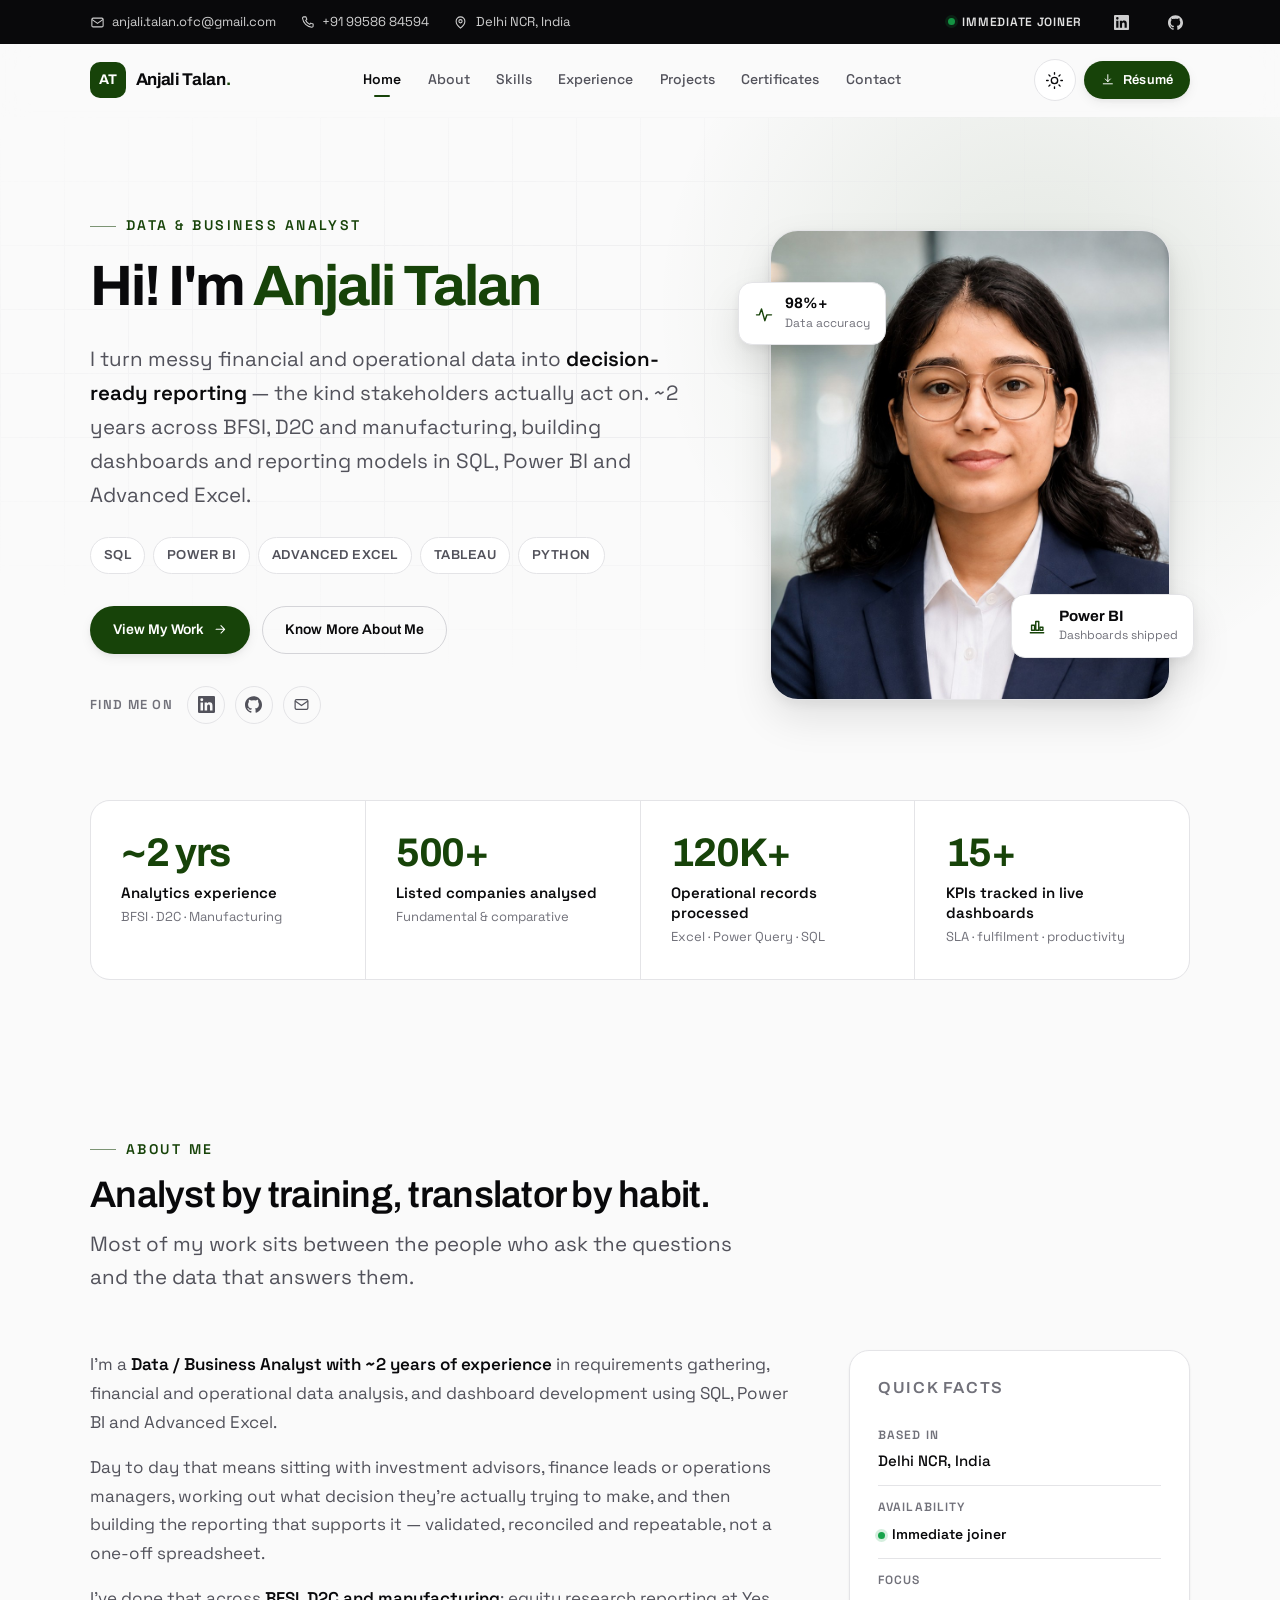
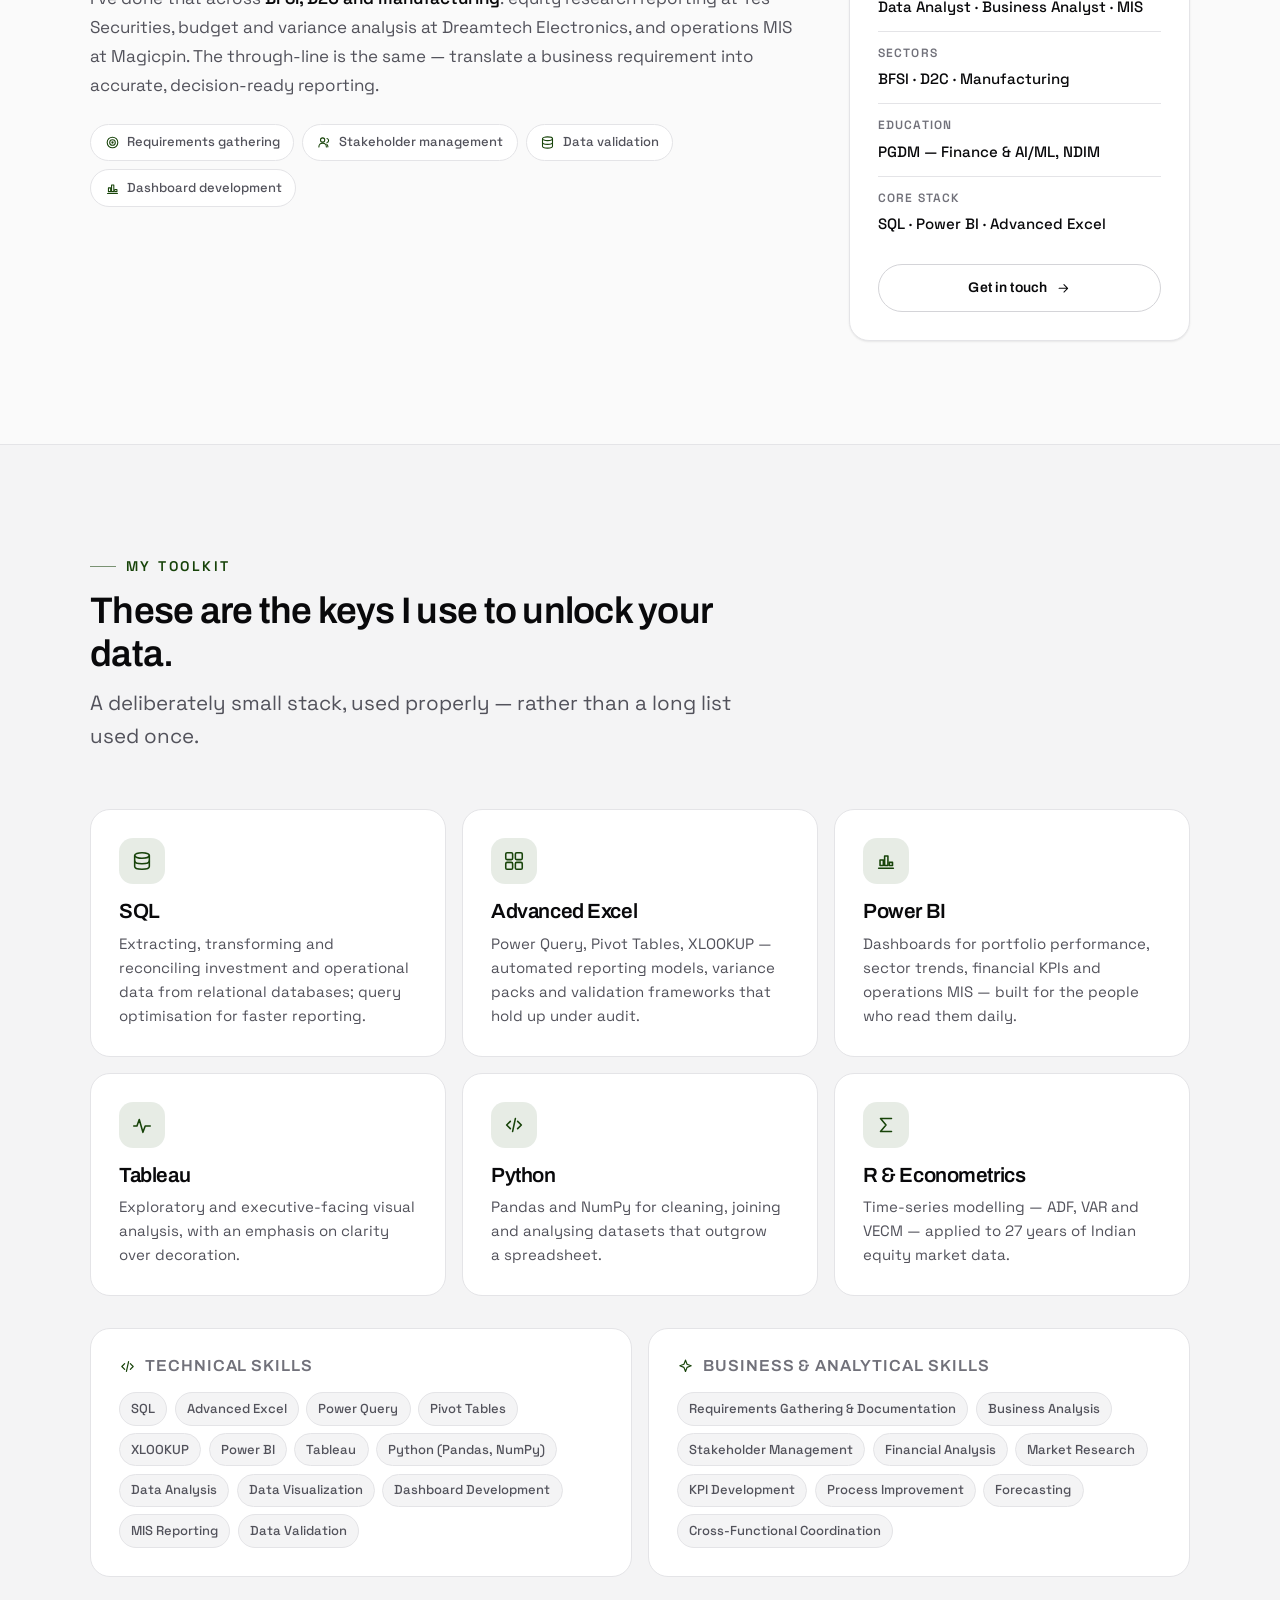
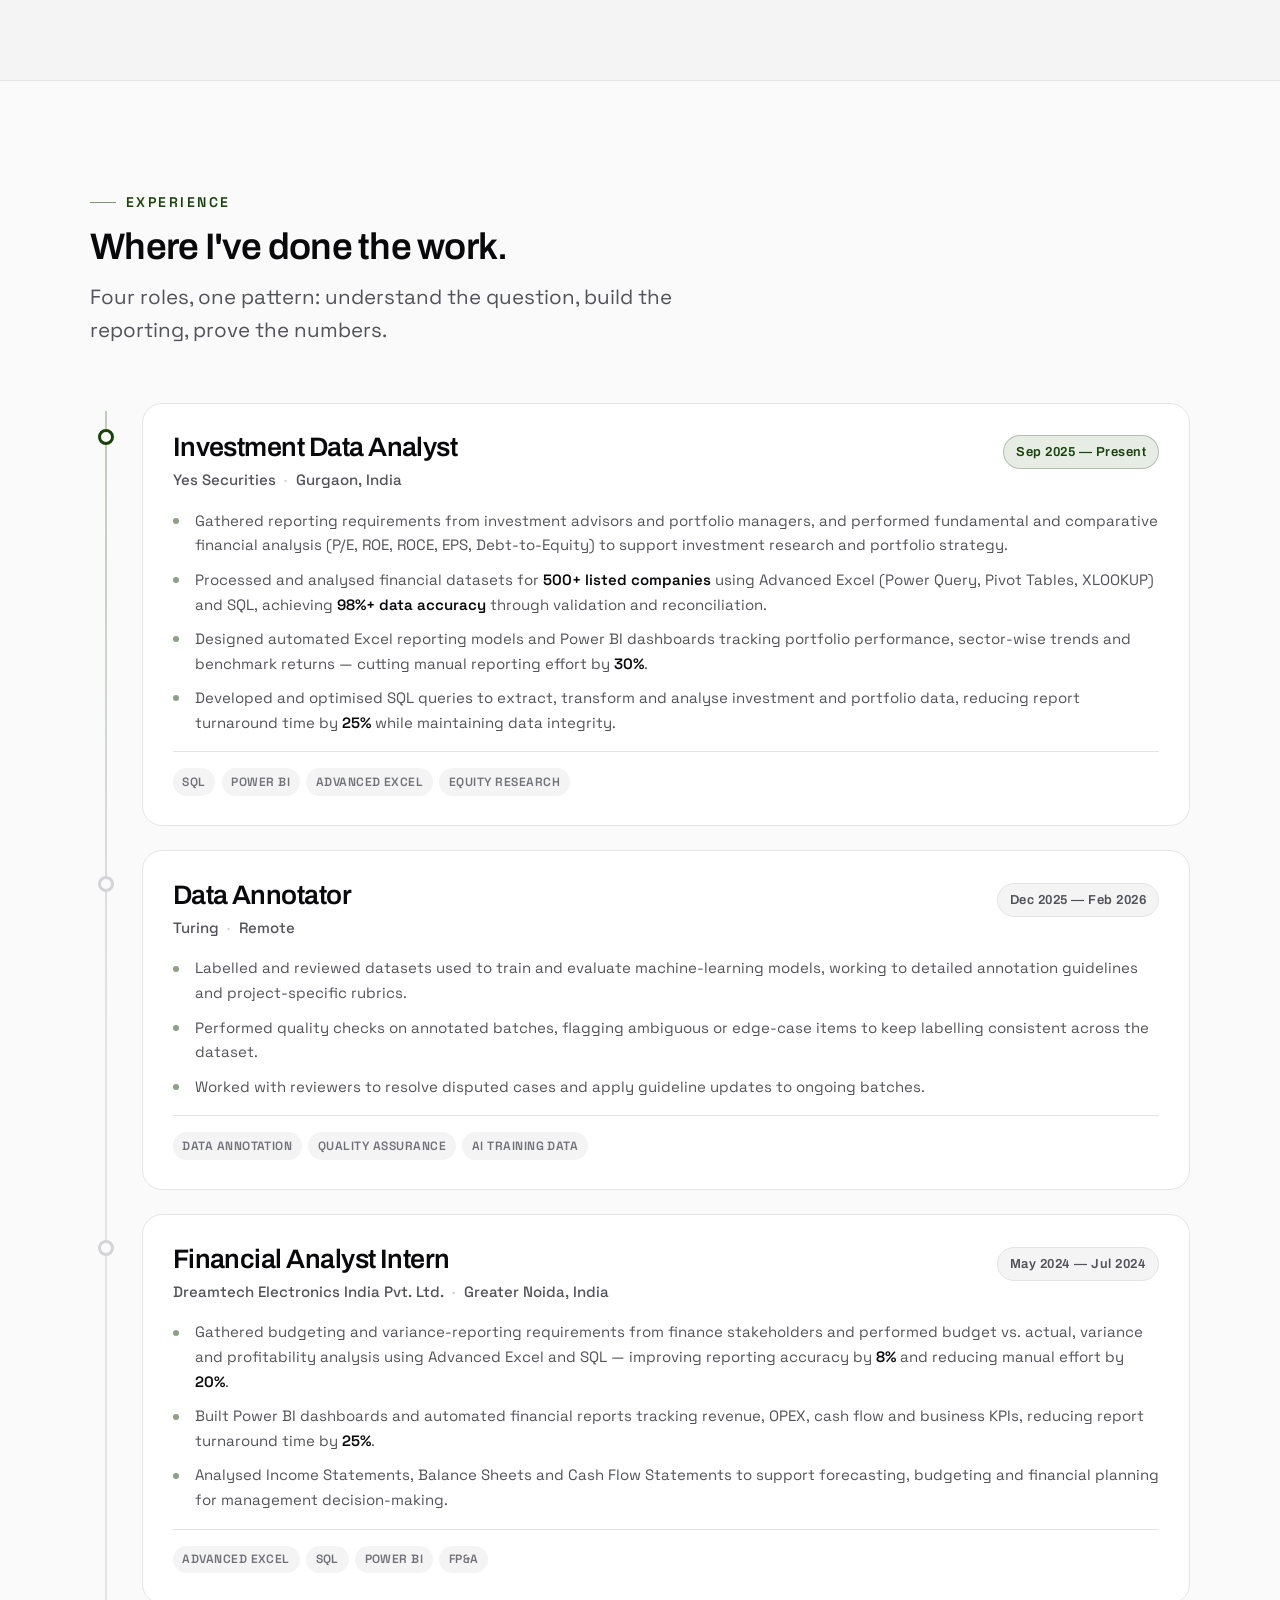
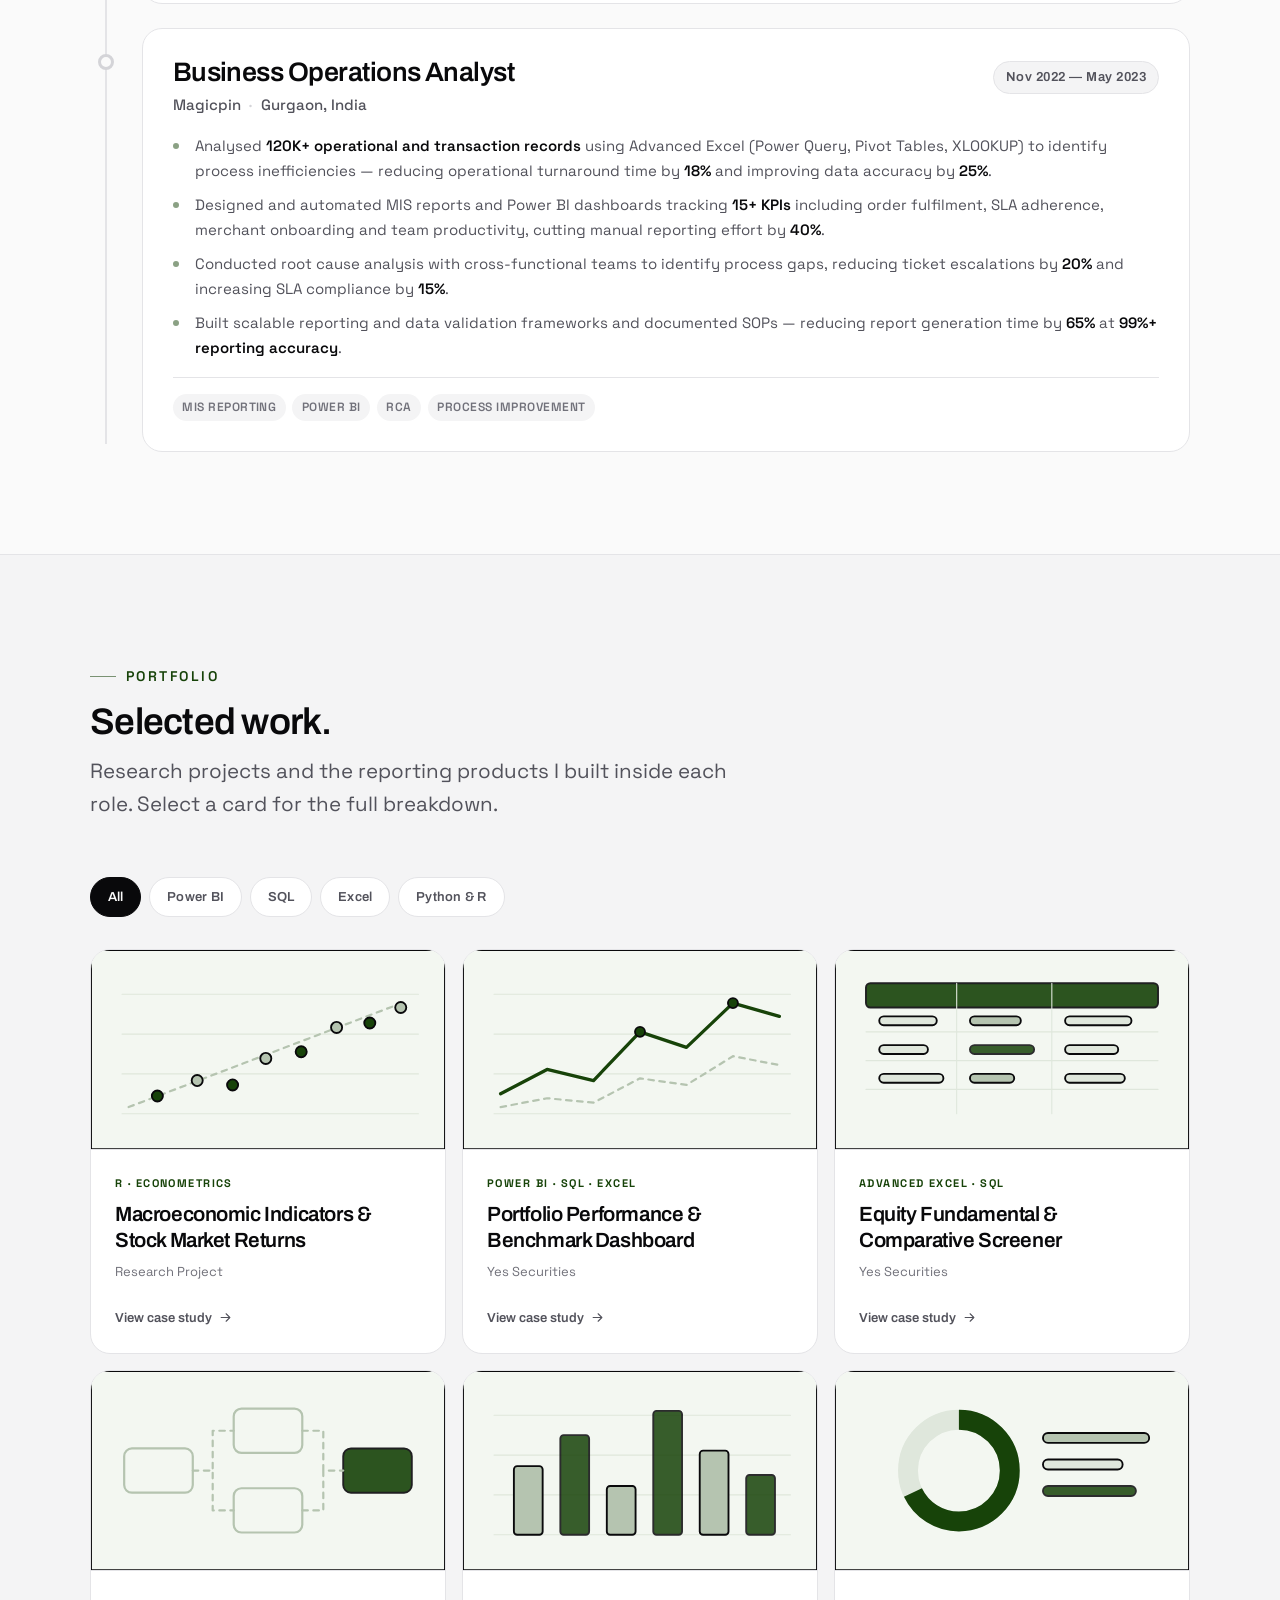
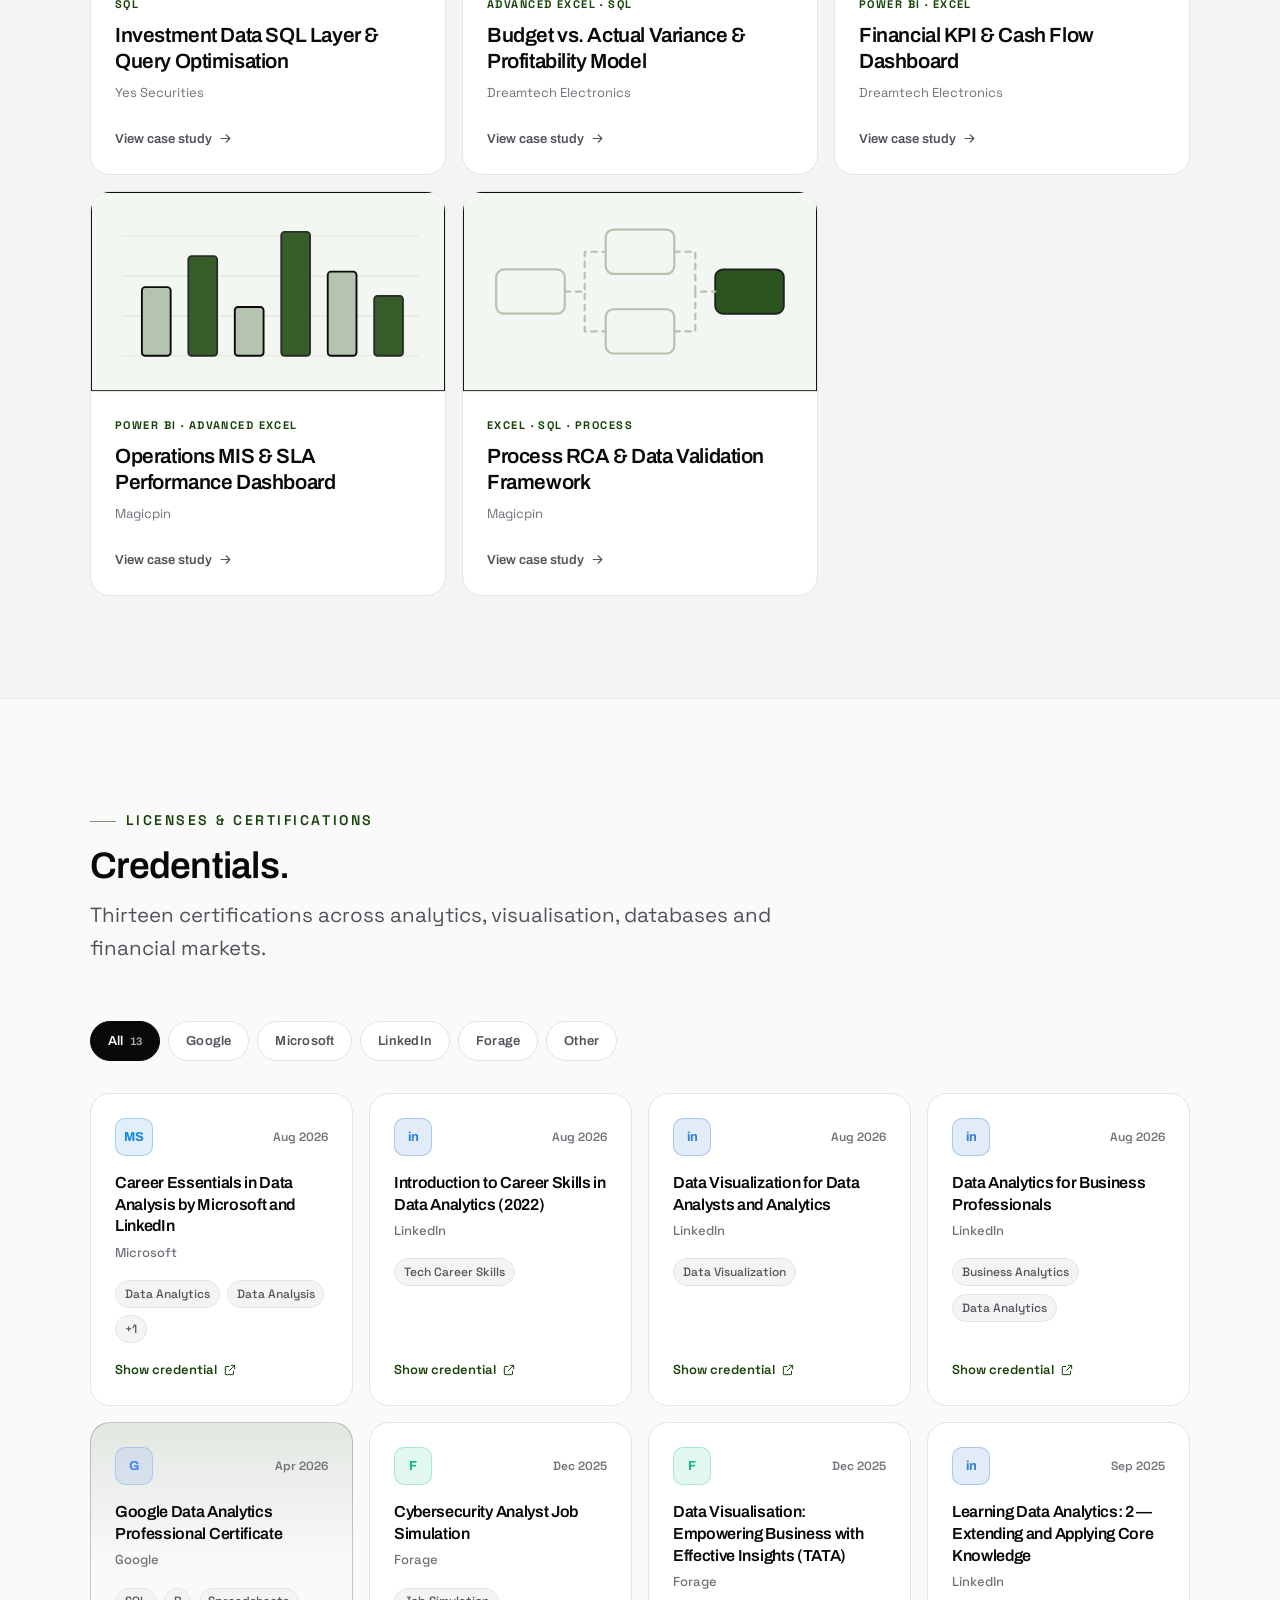
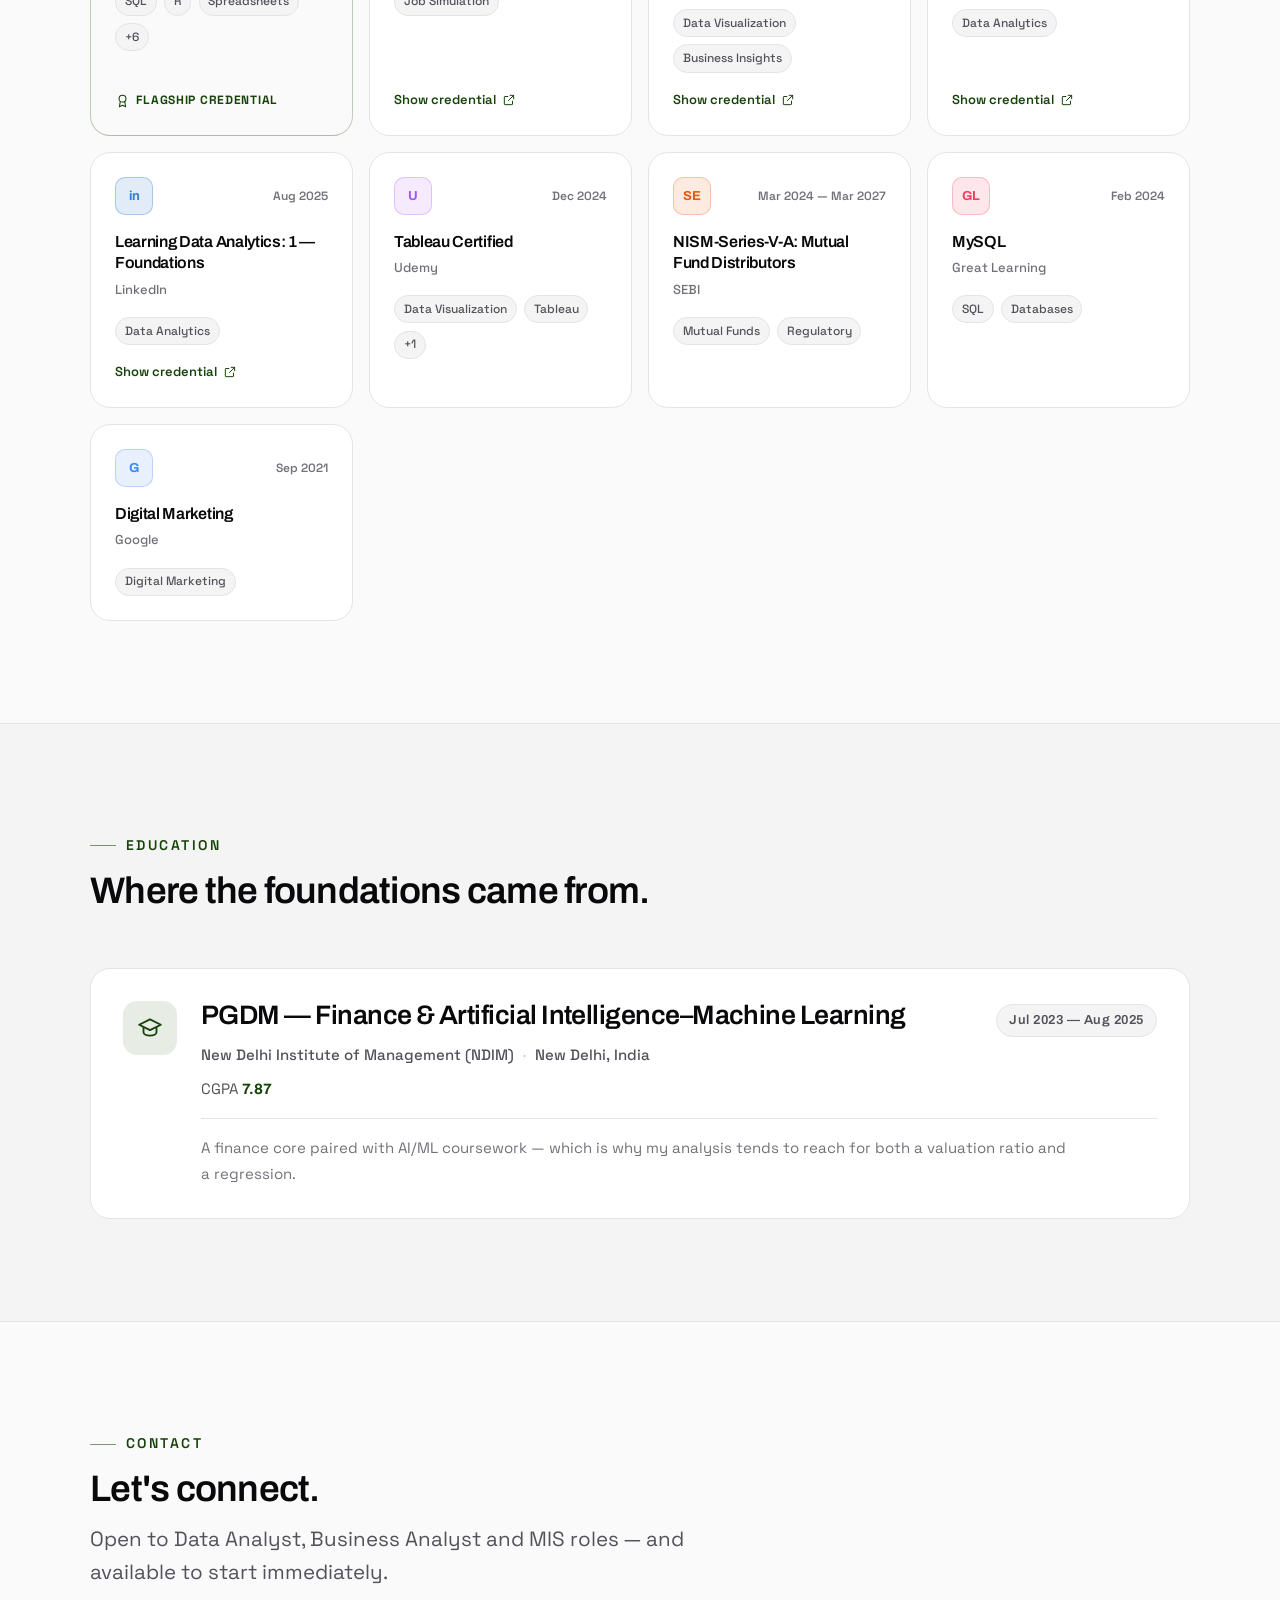
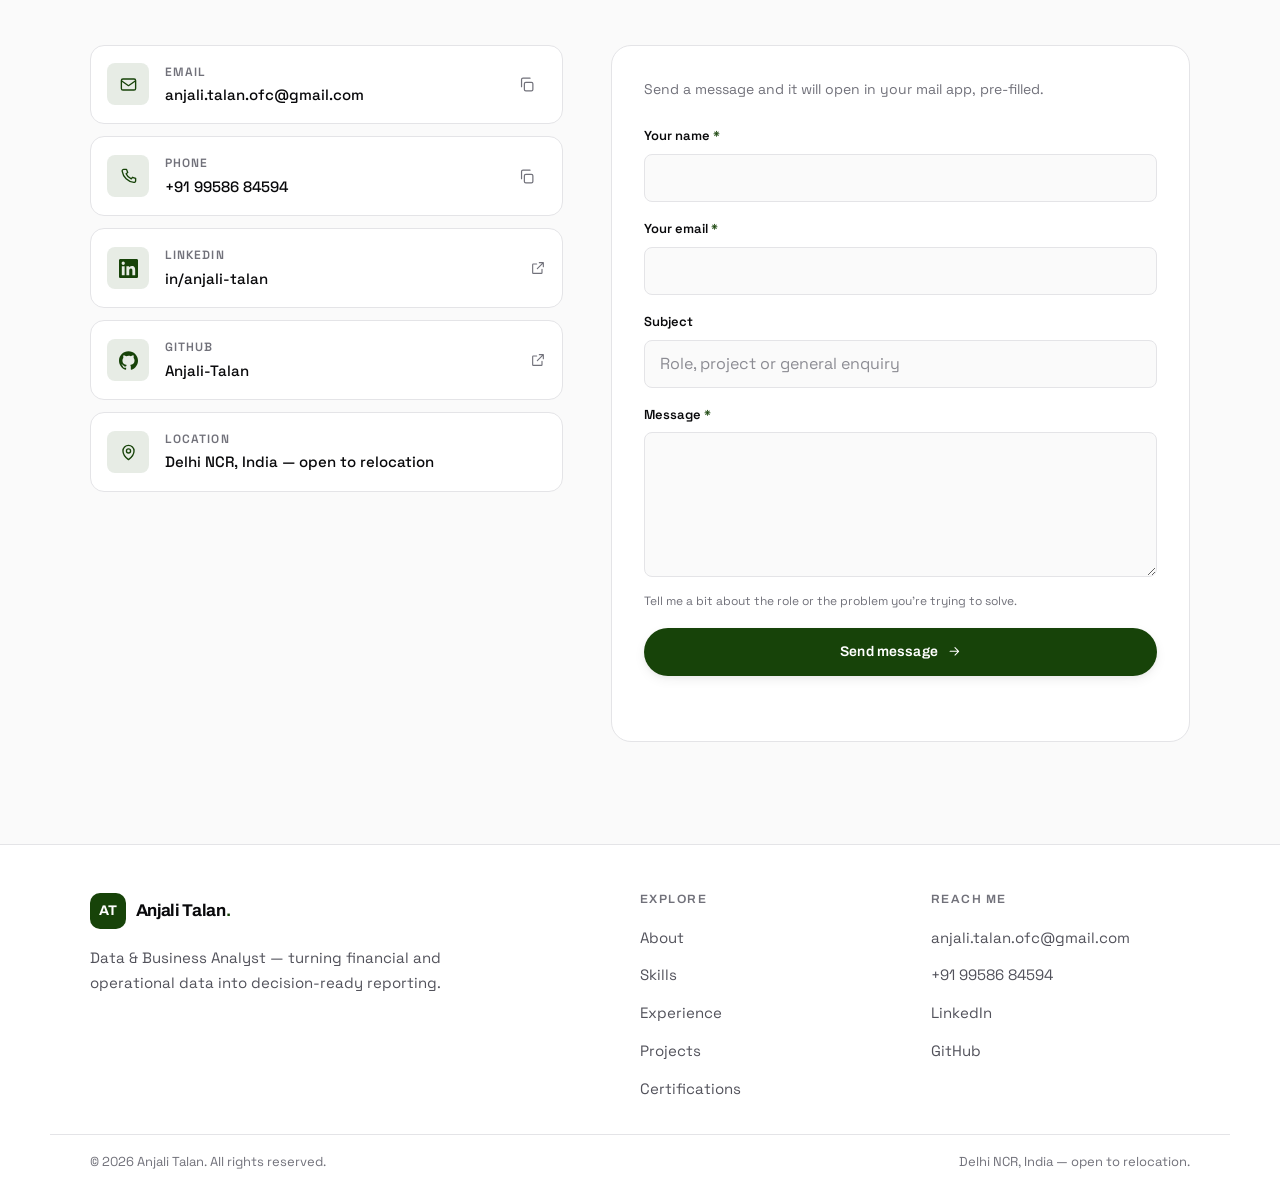
==== index.html @ 16e83be6 "portfolio upload" ====
<!DOCTYPE html>
<html lang="en" data-theme="light">
<head>
<meta charset="utf-8">
<meta name="viewport" content="width=device-width, initial-scale=1">
<title>Anjali Talan — Data &amp; Business Analyst</title>

<meta name="description" content="Anjali Talan — Data &amp; Business Analyst with ~2 years of experience in SQL, Power BI and Advanced Excel across BFSI, D2C and manufacturing. Requirements gathering, financial analysis and dashboard development.">
<meta name="author" content="Anjali Talan">
<meta name="theme-color" content="#fafafa" media="(prefers-color-scheme: light)">
<meta name="theme-color" content="#09090b" media="(prefers-color-scheme: dark)">

<meta property="og:type" content="website">
<meta property="og:title" content="Anjali Talan — Data &amp; Business Analyst">
<meta property="og:description" content="Turning financial and operational data into decision-ready reporting. SQL · Power BI · Advanced Excel · Tableau · Python.">
<meta property="og:image" content="assets/img/profile.jpg">
<meta name="twitter:card" content="summary_large_image">

<link rel="icon" href="data:image/svg+xml,%3Csvg xmlns='http://www.w3.org/2000/svg' viewBox='0 0 100 100'%3E%3Crect width='100' height='100' rx='22' fill='%23174309'/%3E%3Ctext x='50' y='68' font-family='Arial,Helvetica,sans-serif' font-size='52' font-weight='700' fill='%23fff' text-anchor='middle'%3EAT%3C/text%3E%3C/svg%3E">

<link rel="preconnect" href="https://fonts.googleapis.com">
<link rel="preconnect" href="https://fonts.gstatic.com" crossorigin>
<link rel="stylesheet" href="https://fonts.googleapis.com/css2?family=Archivo:wght@400;500;600;700&family=Space+Grotesk:wght@300;400;500;600;700&display=swap">
<link rel="stylesheet" href="assets/css/style.css">

<script>
/* Applied before first paint so the theme never flashes. */
(function () {
  try {
    var saved = localStorage.getItem('at-theme');
    var theme = saved || (window.matchMedia('(prefers-color-scheme: dark)').matches ? 'dark' : 'light');
    document.documentElement.setAttribute('data-theme', theme);
  } catch (e) {}
})();
</script>

<script type="application/ld+json">
{
  "@context": "https://schema.org",
  "@type": "Person",
  "name": "Anjali Talan",
  "jobTitle": "Data & Business Analyst",
  "email": "mailto:anjali.talan.ofc@gmail.com",
  "telephone": "+91-9958684594",
  "url": "https://www.linkedin.com/in/anjali-talan",
  "sameAs": ["https://www.linkedin.com/in/anjali-talan", "https://github.com/Anjali-Talan"],
  "address": { "@type": "PostalAddress", "addressRegion": "Delhi NCR", "addressCountry": "IN" },
  "alumniOf": { "@type": "CollegeOrUniversity", "name": "New Delhi Institute of Management (NDIM)" },
  "knowsAbout": ["SQL", "Power BI", "Advanced Excel", "Tableau", "Python", "Data Visualization", "Financial Analysis", "Business Analysis"]
}
</script>
</head>

<body>
<a class="skip-link" href="#main">Skip to main content</a>
<div class="scroll-progress" aria-hidden="true"><span id="progressBar"></span></div>

<!-- ============ SVG sprite: icons + project thumbnails ============ -->
<svg class="sprite" aria-hidden="true" focusable="false" xmlns="http://www.w3.org/2000/svg">
  <defs>
    <symbol id="i-mail" viewBox="0 0 24 24"><path d="M3 7a2 2 0 0 1 2-2h14a2 2 0 0 1 2 2v10a2 2 0 0 1-2 2H5a2 2 0 0 1-2-2z"/><path d="m3.5 7.5 8.5 6 8.5-6"/></symbol>
    <symbol id="i-phone" viewBox="0 0 24 24"><path d="M6.5 3h3l1.5 4-2 1.5a12 12 0 0 0 6.5 6.5L17 13l4 1.5v3a2 2 0 0 1-2.2 2A17 17 0 0 1 4 5.2 2 2 0 0 1 6 3z"/></symbol>
    <symbol id="i-pin" viewBox="0 0 24 24"><path d="M12 21s7-5.3 7-11a7 7 0 1 0-14 0c0 5.7 7 11 7 11z"/><circle cx="12" cy="10" r="2.6"/></symbol>
    <symbol id="i-linkedin" viewBox="0 0 24 24"><path fill="currentColor" stroke="none" d="M20.447 20.452h-3.554v-5.569c0-1.328-.027-3.037-1.852-3.037-1.853 0-2.136 1.445-2.136 2.939v5.667H9.351V9h3.414v1.561h.046c.477-.9 1.637-1.85 3.37-1.85 3.601 0 4.267 2.37 4.267 5.455v6.286zM5.337 7.433a2.062 2.062 0 0 1-2.063-2.065 2.064 2.064 0 1 1 2.063 2.065zm1.782 13.019H3.555V9h3.564v11.452zM22.225 0H1.771C.792 0 0 .774 0 1.729v20.542C0 23.227.792 24 1.771 24h20.451C23.2 24 24 23.227 24 22.271V1.729C24 .774 23.2 0 22.222 0h.003z"/></symbol>
    <symbol id="i-github" viewBox="0 0 24 24"><path fill="currentColor" stroke="none" d="M12 .297c-6.63 0-12 5.373-12 12 0 5.303 3.438 9.8 8.205 11.385.6.113.82-.258.82-.577 0-.285-.01-1.04-.015-2.04-3.338.724-4.042-1.61-4.042-1.61C4.422 18.07 3.633 17.7 3.633 17.7c-1.087-.744.084-.729.084-.729 1.205.084 1.838 1.236 1.838 1.236 1.07 1.835 2.809 1.305 3.495.998.108-.776.417-1.305.76-1.605-2.665-.3-5.466-1.332-5.466-5.93 0-1.31.465-2.38 1.235-3.22-.135-.303-.54-1.523.105-3.176 0 0 1.005-.322 3.3 1.23a11.5 11.5 0 0 1 3-.405c1.02.006 2.04.138 3 .405 2.28-1.552 3.285-1.23 3.285-1.23.645 1.653.24 2.873.12 3.176.765.84 1.23 1.91 1.23 3.22 0 4.61-2.805 5.625-5.475 5.92.42.36.81 1.096.81 2.22 0 1.606-.015 2.896-.015 3.286 0 .315.21.69.825.57C20.565 22.092 24 17.592 24 12.297c0-6.627-5.373-12-12-12"/></symbol>
    <symbol id="i-download" viewBox="0 0 24 24"><path d="M12 3v12m0 0 4.5-4.5M12 15l-4.5-4.5M4 19h16"/></symbol>
    <symbol id="i-arrow" viewBox="0 0 24 24"><path d="M5 12h14m0 0-6-6m6 6-6 6"/></symbol>
    <symbol id="i-up" viewBox="0 0 24 24"><path d="M12 19V5m0 0-6 6m6-6 6 6"/></symbol>
    <symbol id="i-sun" viewBox="0 0 24 24"><circle cx="12" cy="12" r="4"/><path d="M12 2v2m0 16v2M4.9 4.9l1.4 1.4m11.4 11.4 1.4 1.4M2 12h2m16 0h2M4.9 19.1l1.4-1.4M17.7 6.3l1.4-1.4"/></symbol>
    <symbol id="i-moon" viewBox="0 0 24 24"><path d="M20 14.5A8.5 8.5 0 0 1 9.5 4a8.5 8.5 0 1 0 10.5 10.5z"/></symbol>
    <symbol id="i-close" viewBox="0 0 24 24"><path d="M6 6l12 12M18 6 6 18"/></symbol>
    <symbol id="i-copy" viewBox="0 0 24 24"><rect x="9" y="9" width="12" height="12" rx="2"/><path d="M5 15V5a2 2 0 0 1 2-2h10"/></symbol>
    <symbol id="i-check" viewBox="0 0 24 24"><path d="m4 12.5 5 5L20 6.5"/></symbol>
    <symbol id="i-external" viewBox="0 0 24 24"><path d="M14 4h6v6M20 4l-9 9M18 14v5a1 1 0 0 1-1 1H5a1 1 0 0 1-1-1V7a1 1 0 0 1 1-1h5"/></symbol>
    <symbol id="i-cap" viewBox="0 0 24 24"><path d="M12 4 2 9l10 5 10-5z"/><path d="M6 11.5V16c0 1.7 2.7 3 6 3s6-1.3 6-3v-4.5"/></symbol>
    <symbol id="i-badge" viewBox="0 0 24 24"><circle cx="12" cy="9" r="5.5"/><path d="M8.5 13.5 7 22l5-2.5L17 22l-1.5-8.5"/></symbol>
    <symbol id="i-db" viewBox="0 0 24 24"><ellipse cx="12" cy="6" rx="8" ry="3"/><path d="M4 6v12c0 1.7 3.6 3 8 3s8-1.3 8-3V6"/><path d="M4 12c0 1.7 3.6 3 8 3s8-1.3 8-3"/></symbol>
    <symbol id="i-grid" viewBox="0 0 24 24"><rect x="3" y="3" width="7.5" height="7.5" rx="1.4"/><rect x="13.5" y="3" width="7.5" height="7.5" rx="1.4"/><rect x="3" y="13.5" width="7.5" height="7.5" rx="1.4"/><rect x="13.5" y="13.5" width="7.5" height="7.5" rx="1.4"/></symbol>
    <symbol id="i-bars" viewBox="0 0 24 24"><path d="M4 20h16"/><rect x="5.5" y="11" width="3.6" height="6"/><rect x="10.5" y="6.5" width="3.6" height="10.5"/><rect x="15.5" y="13.5" width="3.6" height="3.5"/></symbol>
    <symbol id="i-pulse" viewBox="0 0 24 24"><path d="M3 13h3.5l2.5-7 4 14 2.5-7H21"/></symbol>
    <symbol id="i-code" viewBox="0 0 24 24"><path d="m8 8-4 4 4 4m8-8 4 4-4 4M13.5 5l-3 14"/></symbol>
    <symbol id="i-sigma" viewBox="0 0 24 24"><path d="M18 5H6l6 7-6 7h12"/></symbol>
    <symbol id="i-menu" viewBox="0 0 24 24"><path d="M4 7h16M4 12h16M4 17h16"/></symbol>
    <symbol id="i-spark" viewBox="0 0 24 24"><path d="m12 3 2.2 5.8L20 11l-5.8 2.2L12 19l-2.2-5.8L4 11l5.8-2.2z"/></symbol>
    <symbol id="i-target" viewBox="0 0 24 24"><circle cx="12" cy="12" r="8.5"/><circle cx="12" cy="12" r="4.5"/><circle cx="12" cy="12" r="1"/></symbol>
    <symbol id="i-users" viewBox="0 0 24 24"><circle cx="9" cy="8" r="3.4"/><path d="M3 19a6 6 0 0 1 12 0"/><path d="M16 5.5a3.4 3.4 0 0 1 0 6.6M17.5 19a6 6 0 0 0-2-4.4"/></symbol>
  </defs>

  <!-- Project thumbnails -->
  <defs>
    <symbol id="t-bars" viewBox="0 0 320 180"><rect class="tz-bg" x="0" y="0" width="320" height="180"/><path class="tz-grid" d="M28 148h268M28 112h268M28 76h268M28 40h268"/><rect class="tz-mark" x="46" y="86" width="26" height="62" rx="3"/><rect class="tz-acc" x="88" y="58" width="26" height="90" rx="3"/><rect class="tz-mark" x="130" y="104" width="26" height="44" rx="3"/><rect class="tz-acc" x="172" y="36" width="26" height="112" rx="3"/><rect class="tz-mark" x="214" y="72" width="26" height="76" rx="3"/><rect class="tz-acc" x="256" y="94" width="26" height="54" rx="3"/></symbol>
    <symbol id="t-line" viewBox="0 0 320 180"><rect class="tz-bg" x="0" y="0" width="320" height="180"/><path class="tz-grid" d="M28 148h268M28 112h268M28 76h268M28 40h268"/><path class="tz-line" d="M34 130 76 108 118 118 160 74 202 88 244 48 286 60"/><path class="tz-line2" d="M34 142 76 134 118 138 160 116 202 122 244 96 286 104"/><circle class="tz-dot" cx="160" cy="74" r="4.5"/><circle class="tz-dot" cx="244" cy="48" r="4.5"/></symbol>
    <symbol id="t-donut" viewBox="0 0 320 180"><rect class="tz-bg" x="0" y="0" width="320" height="180"/><circle class="tz-ring" cx="112" cy="90" r="46" fill="none" stroke-width="18"/><circle class="tz-accs" cx="112" cy="90" r="46" fill="none" stroke-width="18" stroke-dasharray="196 289" stroke-linecap="butt" transform="rotate(-90 112 90)"/><rect class="tz-mark" x="188" y="56" width="96" height="9" rx="4.5"/><rect class="tz-soft" x="188" y="80" width="72" height="9" rx="4.5"/><rect class="tz-acc" x="188" y="104" width="84" height="9" rx="4.5"/></symbol>
    <symbol id="t-scatter" viewBox="0 0 320 180"><rect class="tz-bg" x="0" y="0" width="320" height="180"/><path class="tz-grid" d="M28 148h268M28 112h268M28 76h268M28 40h268"/><path class="tz-line2" d="M34 142 286 46"/><circle class="tz-dot" cx="60" cy="132" r="5"/><circle class="tz-dot2" cx="96" cy="118" r="5"/><circle class="tz-dot" cx="128" cy="122" r="5"/><circle class="tz-dot2" cx="158" cy="98" r="5"/><circle class="tz-dot" cx="190" cy="92" r="5"/><circle class="tz-dot2" cx="222" cy="70" r="5"/><circle class="tz-dot" cx="252" cy="66" r="5"/><circle class="tz-dot2" cx="280" cy="52" r="5"/></symbol>
    <symbol id="t-table" viewBox="0 0 320 180"><rect class="tz-bg" x="0" y="0" width="320" height="180"/><rect class="tz-accf" x="28" y="30" width="264" height="22" rx="4"/><path class="tz-grid" d="M28 74h264M28 100h264M28 126h264M110 30v118M196 30v118"/><rect class="tz-soft" x="40" y="60" width="52" height="8" rx="4"/><rect class="tz-mark" x="122" y="60" width="46" height="8" rx="4"/><rect class="tz-soft" x="208" y="60" width="60" height="8" rx="4"/><rect class="tz-soft" x="40" y="86" width="44" height="8" rx="4"/><rect class="tz-acc" x="122" y="86" width="58" height="8" rx="4"/><rect class="tz-soft" x="208" y="86" width="48" height="8" rx="4"/><rect class="tz-soft" x="40" y="112" width="58" height="8" rx="4"/><rect class="tz-mark" x="122" y="112" width="40" height="8" rx="4"/><rect class="tz-soft" x="208" y="112" width="54" height="8" rx="4"/></symbol>
    <symbol id="t-flow" viewBox="0 0 320 180"><rect class="tz-bg" x="0" y="0" width="320" height="180"/><rect class="tz-outl" x="30" y="70" width="62" height="40" rx="7"/><rect class="tz-outl" x="129" y="34" width="62" height="40" rx="7"/><rect class="tz-outl" x="129" y="106" width="62" height="40" rx="7"/><rect class="tz-accf" x="228" y="70" width="62" height="40" rx="7"/><path class="tz-line2" d="M92 90 110 90 110 54 129 54M92 90 110 90 110 126 129 126M191 54 210 54 210 90 228 90M191 126 210 126 210 90"/></symbol>
  </defs>
</svg>

<!-- ============ TOPBAR ============ -->
<div class="topbar" id="topbar">
  <div class="container topbar__inner">
    <div class="topbar__contact">
      <a href="mailto:anjali.talan.ofc@gmail.com"><svg class="ico"><use href="#i-mail"/></svg><span>anjali.talan.ofc@gmail.com</span></a>
      <a href="tel:+919958684594"><svg class="ico"><use href="#i-phone"/></svg><span>+91 99586 84594</span></a>
      <span class="topbar__loc"><svg class="ico"><use href="#i-pin"/></svg><span>Delhi NCR, India</span></span>
    </div>
    <div class="topbar__social">
      <span class="badge-live"><i></i>Immediate Joiner</span>
      <a href="https://www.linkedin.com/in/anjali-talan" target="_blank" rel="noopener" aria-label="LinkedIn profile"><svg class="ico"><use href="#i-linkedin"/></svg></a>
      <a href="https://github.com/Anjali-Talan" target="_blank" rel="noopener" aria-label="GitHub profile"><svg class="ico"><use href="#i-github"/></svg></a>
    </div>
  </div>
</div>

<!-- ============ HEADER / NAV ============ -->
<header class="header" id="header">
  <div class="container header__inner">
    <a class="brand" href="#hero">
      <span class="brand__mark">AT</span>
      <span class="brand__text">Anjali Talan<span class="brand__dot">.</span></span>
    </a>

    <nav class="nav" id="nav" aria-label="Primary">
      <ul class="nav__list">
        <li><a class="nav__link is-active" href="#hero">Home</a></li>
        <li><a class="nav__link" href="#about">About</a></li>
        <li><a class="nav__link" href="#skills">Skills</a></li>
        <li><a class="nav__link" href="#experience">Experience</a></li>
        <li><a class="nav__link" href="#projects">Projects</a></li>
        <li><a class="nav__link" href="#certifications">Certificates</a></li>
        <li><a class="nav__link" href="#contact">Contact</a></li>
      </ul>
      <div class="nav__footer">
        <a class="btn btn--primary btn--sm" href="assets/Anjali_Talan_Resume.pdf" download>
          <svg class="ico"><use href="#i-download"/></svg>Résumé
        </a>
      </div>
    </nav>

    <div class="header__actions">
      <button class="icon-btn" id="themeToggle" type="button" aria-label="Switch to dark theme" title="Toggle theme">
        <svg class="ico ico--sun"><use href="#i-sun"/></svg>
        <svg class="ico ico--moon"><use href="#i-moon"/></svg>
      </button>
      <a class="btn btn--primary btn--sm header__cta" href="assets/Anjali_Talan_Resume.pdf" download>
        <svg class="ico"><use href="#i-download"/></svg>Résumé
      </a>
      <button class="icon-btn nav-toggle" id="navToggle" type="button" aria-label="Open menu" aria-expanded="false" aria-controls="nav">
        <svg class="ico ico--menu"><use href="#i-menu"/></svg>
        <svg class="ico ico--x"><use href="#i-close"/></svg>
      </button>
    </div>
  </div>
</header>
<div class="nav-scrim" id="navScrim" hidden></div>

<main id="main">

<!-- ============ HERO ============ -->
<section class="hero" id="hero">
  <div class="hero__glow" aria-hidden="true"></div>
  <div class="hero__grid-bg" aria-hidden="true"></div>
  <div class="container hero__inner">

    <div class="hero__copy">
      <p class="eyebrow reveal">Data &amp; Business Analyst</p>
      <h1 class="hero__title reveal" data-reveal-delay="60">
        Hi! I'm <span class="hl">Anjali Talan</span>
      </h1>
      <p class="hero__lead reveal" data-reveal-delay="120">
        I turn messy financial and operational data into <strong>decision-ready reporting</strong> —
        the kind stakeholders actually act on. ~2 years across BFSI, D2C and manufacturing,
        building dashboards and reporting models in SQL, Power BI and Advanced Excel.
      </p>

      <ul class="hero__chips reveal" data-reveal-delay="180">
        <li>SQL</li><li>Power BI</li><li>Advanced Excel</li><li>Tableau</li><li>Python</li>
      </ul>

      <div class="hero__cta reveal" data-reveal-delay="240">
        <a class="btn btn--primary" href="#projects">View My Work<svg class="ico"><use href="#i-arrow"/></svg></a>
        <a class="btn btn--ghost" href="#about">Know More About Me</a>
      </div>

      <div class="hero__social reveal" data-reveal-delay="300">
        <span>Find me on</span>
        <a href="https://www.linkedin.com/in/anjali-talan" target="_blank" rel="noopener" aria-label="LinkedIn"><svg class="ico"><use href="#i-linkedin"/></svg></a>
        <a href="https://github.com/Anjali-Talan" target="_blank" rel="noopener" aria-label="GitHub"><svg class="ico"><use href="#i-github"/></svg></a>
        <a href="mailto:anjali.talan.ofc@gmail.com" aria-label="Email"><svg class="ico"><use href="#i-mail"/></svg></a>
      </div>
    </div>

    <div class="hero__media reveal" data-reveal-delay="160">
      <div class="portrait">
        <div class="portrait__frame">
          <div class="portrait__fallback" id="portraitFallback"><span>AT</span></div>
          <img id="portraitImg" src="assets/img/profile.jpg" alt="Portrait of Anjali Talan" width="520" height="620" loading="eager" decoding="async">
        </div>
        <div class="portrait__card portrait__card--a">
          <svg class="ico"><use href="#i-pulse"/></svg>
          <div><strong>98%+</strong><span>Data accuracy</span></div>
        </div>
        <div class="portrait__card portrait__card--b">
          <svg class="ico"><use href="#i-bars"/></svg>
          <div><strong>Power BI</strong><span>Dashboards shipped</span></div>
        </div>
      </div>
    </div>

  </div>
</section>

<!-- ============ STATS ============ -->
<section class="stats" aria-label="Key numbers">
  <div class="container">
    <div class="stats__grid">
      <div class="stat reveal">
        <span class="stat__num" data-count="2" data-prefix="~" data-suffix=" yrs">~2 yrs</span>
        <span class="stat__label">Analytics experience</span>
        <span class="stat__note">BFSI · D2C · Manufacturing</span>
      </div>
      <div class="stat reveal" data-reveal-delay="80">
        <span class="stat__num" data-count="500" data-suffix="+">500+</span>
        <span class="stat__label">Listed companies analysed</span>
        <span class="stat__note">Fundamental &amp; comparative</span>
      </div>
      <div class="stat reveal" data-reveal-delay="160">
        <span class="stat__num" data-count="120" data-suffix="K+">120K+</span>
        <span class="stat__label">Operational records processed</span>
        <span class="stat__note">Excel · Power Query · SQL</span>
      </div>
      <div class="stat reveal" data-reveal-delay="240">
        <span class="stat__num" data-count="15" data-suffix="+">15+</span>
        <span class="stat__label">KPIs tracked in live dashboards</span>
        <span class="stat__note">SLA · fulfilment · productivity</span>
      </div>
    </div>
  </div>
</section>

<!-- ============ ABOUT ============ -->
<section class="section" id="about">
  <div class="container">
    <header class="section__head reveal">
      <p class="eyebrow">About Me</p>
      <h2 class="section__title">Analyst by training, translator by habit.</h2>
      <p class="section__sub">Most of my work sits between the people who ask the questions and the data that answers them.</p>
    </header>

    <div class="about__grid">
      <div class="about__copy reveal">
        <p>I'm a <strong>Data / Business Analyst with ~2 years of experience</strong> in requirements gathering, financial and operational data analysis, and dashboard development using SQL, Power BI and Advanced Excel.</p>
        <p>Day to day that means sitting with investment advisors, finance leads or operations managers, working out what decision they're actually trying to make, and then building the reporting that supports it — validated, reconciled and repeatable, not a one-off spreadsheet.</p>
        <p>I've done that across <strong>BFSI, D2C and manufacturing</strong>: equity research reporting at Yes Securities, budget and variance analysis at Dreamtech Electronics, and operations MIS at Magicpin. The through-line is the same — translate a business requirement into accurate, decision-ready reporting.</p>

        <div class="about__pills">
          <span class="pill"><svg class="ico"><use href="#i-target"/></svg>Requirements gathering</span>
          <span class="pill"><svg class="ico"><use href="#i-users"/></svg>Stakeholder management</span>
          <span class="pill"><svg class="ico"><use href="#i-db"/></svg>Data validation</span>
          <span class="pill"><svg class="ico"><use href="#i-bars"/></svg>Dashboard development</span>
        </div>
      </div>

      <aside class="about__facts reveal" data-reveal-delay="120">
        <h3>Quick facts</h3>
        <dl>
          <div><dt>Based in</dt><dd>Delhi NCR, India</dd></div>
          <div><dt>Availability</dt><dd><span class="badge-live badge-live--inline"><i></i>Immediate joiner</span></dd></div>
          <div><dt>Focus</dt><dd>Data Analyst · Business Analyst · MIS</dd></div>
          <div><dt>Sectors</dt><dd>BFSI · D2C · Manufacturing</dd></div>
          <div><dt>Education</dt><dd>PGDM — Finance &amp; AI/ML, NDIM</dd></div>
          <div><dt>Core stack</dt><dd>SQL · Power BI · Advanced Excel</dd></div>
        </dl>
        <a class="btn btn--ghost btn--block" href="#contact">Get in touch<svg class="ico"><use href="#i-arrow"/></svg></a>
      </aside>
    </div>
  </div>
</section>

<!-- ============ SKILLS ============ -->
<section class="section section--alt" id="skills">
  <div class="container">
    <header class="section__head reveal">
      <p class="eyebrow">My Toolkit</p>
      <h2 class="section__title">These are the keys I use to unlock your data.</h2>
      <p class="section__sub">A deliberately small stack, used properly — rather than a long list used once.</p>
    </header>

    <div class="tools">
      <article class="tool reveal">
        <span class="tool__icon"><svg class="ico"><use href="#i-db"/></svg></span>
        <h3>SQL</h3>
        <p>Extracting, transforming and reconciling investment and operational data from relational databases; query optimisation for faster reporting.</p>
      </article>
      <article class="tool reveal" data-reveal-delay="60">
        <span class="tool__icon"><svg class="ico"><use href="#i-grid"/></svg></span>
        <h3>Advanced Excel</h3>
        <p>Power Query, Pivot Tables, XLOOKUP — automated reporting models, variance packs and validation frameworks that hold up under audit.</p>
      </article>
      <article class="tool reveal" data-reveal-delay="120">
        <span class="tool__icon"><svg class="ico"><use href="#i-bars"/></svg></span>
        <h3>Power BI</h3>
        <p>Dashboards for portfolio performance, sector trends, financial KPIs and operations MIS — built for the people who read them daily.</p>
      </article>
      <article class="tool reveal" data-reveal-delay="180">
        <span class="tool__icon"><svg class="ico"><use href="#i-pulse"/></svg></span>
        <h3>Tableau</h3>
        <p>Exploratory and executive-facing visual analysis, with an emphasis on clarity over decoration.</p>
      </article>
      <article class="tool reveal" data-reveal-delay="240">
        <span class="tool__icon"><svg class="ico"><use href="#i-code"/></svg></span>
        <h3>Python</h3>
        <p>Pandas and NumPy for cleaning, joining and analysing datasets that outgrow a spreadsheet.</p>
      </article>
      <article class="tool reveal" data-reveal-delay="300">
        <span class="tool__icon"><svg class="ico"><use href="#i-sigma"/></svg></span>
        <h3>R &amp; Econometrics</h3>
        <p>Time-series modelling — ADF, VAR and VECM — applied to 27 years of Indian equity market data.</p>
      </article>
    </div>

    <div class="skillsets">
      <div class="skillset reveal">
        <h3><svg class="ico"><use href="#i-code"/></svg>Technical skills</h3>
        <ul class="tags">
          <li>SQL</li><li>Advanced Excel</li><li>Power Query</li><li>Pivot Tables</li><li>XLOOKUP</li>
          <li>Power BI</li><li>Tableau</li><li>Python (Pandas, NumPy)</li><li>Data Analysis</li>
          <li>Data Visualization</li><li>Dashboard Development</li><li>MIS Reporting</li><li>Data Validation</li>
        </ul>
      </div>
      <div class="skillset reveal" data-reveal-delay="120">
        <h3><svg class="ico"><use href="#i-spark"/></svg>Business &amp; analytical skills</h3>
        <ul class="tags">
          <li>Requirements Gathering &amp; Documentation</li><li>Business Analysis</li><li>Stakeholder Management</li>
          <li>Financial Analysis</li><li>Market Research</li><li>KPI Development</li><li>Process Improvement</li>
          <li>Forecasting</li><li>Cross-Functional Coordination</li>
        </ul>
      </div>
    </div>
  </div>
</section>

<!-- ============ EXPERIENCE ============ -->
<section class="section" id="experience">
  <div class="container">
    <header class="section__head reveal">
      <p class="eyebrow">Experience</p>
      <h2 class="section__title">Where I've done the work.</h2>
      <p class="section__sub">Four roles, one pattern: understand the question, build the reporting, prove the numbers.</p>
    </header>

    <ol class="timeline">
      <li class="tl reveal">
        <span class="tl__dot" aria-hidden="true"></span>
        <div class="tl__card">
          <div class="tl__top">
            <div>
              <h3 class="tl__role">Investment Data Analyst</h3>
              <p class="tl__org">Yes Securities <span class="tl__sep">·</span> Gurgaon, India</p>
            </div>
            <span class="tl__date tl__date--now">Sep 2025 — Present</span>
          </div>
          <ul class="tl__points">
            <li>Gathered reporting requirements from investment advisors and portfolio managers, and performed fundamental and comparative financial analysis (P/E, ROE, ROCE, EPS, Debt-to-Equity) to support investment research and portfolio strategy.</li>
            <li>Processed and analysed financial datasets for <strong>500+ listed companies</strong> using Advanced Excel (Power Query, Pivot Tables, XLOOKUP) and SQL, achieving <strong>98%+ data accuracy</strong> through validation and reconciliation.</li>
            <li>Designed automated Excel reporting models and Power BI dashboards tracking portfolio performance, sector-wise trends and benchmark returns — cutting manual reporting effort by <strong>30%</strong>.</li>
            <li>Developed and optimised SQL queries to extract, transform and analyse investment and portfolio data, reducing report turnaround time by <strong>25%</strong> while maintaining data integrity.</li>
          </ul>
          <ul class="tl__tags"><li>SQL</li><li>Power BI</li><li>Advanced Excel</li><li>Equity Research</li></ul>
        </div>
      </li>

      <li class="tl reveal" data-reveal-delay="80">
        <span class="tl__dot" aria-hidden="true"></span>
        <div class="tl__card">
          <div class="tl__top">
            <div>
              <h3 class="tl__role">Data Annotator</h3>
              <p class="tl__org">Turing <span class="tl__sep">·</span> Remote</p>
            </div>
            <span class="tl__date">Dec 2025 — Feb 2026</span>
          </div>
          <ul class="tl__points">
            <li>Labelled and reviewed datasets used to train and evaluate machine-learning models, working to detailed annotation guidelines and project-specific rubrics.</li>
            <li>Performed quality checks on annotated batches, flagging ambiguous or edge-case items to keep labelling consistent across the dataset.</li>
            <li>Worked with reviewers to resolve disputed cases and apply guideline updates to ongoing batches.</li>
          </ul>
          <ul class="tl__tags"><li>Data Annotation</li><li>Quality Assurance</li><li>AI Training Data</li></ul>
        </div>
      </li>

      <li class="tl reveal" data-reveal-delay="160">
        <span class="tl__dot" aria-hidden="true"></span>
        <div class="tl__card">
          <div class="tl__top">
            <div>
              <h3 class="tl__role">Financial Analyst Intern</h3>
              <p class="tl__org">Dreamtech Electronics India Pvt. Ltd. <span class="tl__sep">·</span> Greater Noida, India</p>
            </div>
            <span class="tl__date">May 2024 — Jul 2024</span>
          </div>
          <ul class="tl__points">
            <li>Gathered budgeting and variance-reporting requirements from finance stakeholders and performed budget vs. actual, variance and profitability analysis using Advanced Excel and SQL — improving reporting accuracy by <strong>8%</strong> and reducing manual effort by <strong>20%</strong>.</li>
            <li>Built Power BI dashboards and automated financial reports tracking revenue, OPEX, cash flow and business KPIs, reducing report turnaround time by <strong>25%</strong>.</li>
            <li>Analysed Income Statements, Balance Sheets and Cash Flow Statements to support forecasting, budgeting and financial planning for management decision-making.</li>
          </ul>
          <ul class="tl__tags"><li>Advanced Excel</li><li>SQL</li><li>Power BI</li><li>FP&amp;A</li></ul>
        </div>
      </li>

      <li class="tl reveal" data-reveal-delay="240">
        <span class="tl__dot" aria-hidden="true"></span>
        <div class="tl__card">
          <div class="tl__top">
            <div>
              <h3 class="tl__role">Business Operations Analyst</h3>
              <p class="tl__org">Magicpin <span class="tl__sep">·</span> Gurgaon, India</p>
            </div>
            <span class="tl__date">Nov 2022 — May 2023</span>
          </div>
          <ul class="tl__points">
            <li>Analysed <strong>120K+ operational and transaction records</strong> using Advanced Excel (Power Query, Pivot Tables, XLOOKUP) to identify process inefficiencies — reducing operational turnaround time by <strong>18%</strong> and improving data accuracy by <strong>25%</strong>.</li>
            <li>Designed and automated MIS reports and Power BI dashboards tracking <strong>15+ KPIs</strong> including order fulfilment, SLA adherence, merchant onboarding and team productivity, cutting manual reporting effort by <strong>40%</strong>.</li>
            <li>Conducted root cause analysis with cross-functional teams to identify process gaps, reducing ticket escalations by <strong>20%</strong> and increasing SLA compliance by <strong>15%</strong>.</li>
            <li>Built scalable reporting and data validation frameworks and documented SOPs — reducing report generation time by <strong>65%</strong> at <strong>99%+ reporting accuracy</strong>.</li>
          </ul>
          <ul class="tl__tags"><li>MIS Reporting</li><li>Power BI</li><li>RCA</li><li>Process Improvement</li></ul>
        </div>
      </li>
    </ol>
  </div>
</section>

<!-- ============ PROJECTS ============ -->
<section class="section section--alt" id="projects">
  <div class="container">
    <header class="section__head reveal">
      <p class="eyebrow">Portfolio</p>
      <h2 class="section__title">Selected work.</h2>
      <p class="section__sub">Research projects and the reporting products I built inside each role. Select a card for the full breakdown.</p>
    </header>

    <div class="filters reveal" role="group" aria-label="Filter projects by tool">
      <button class="chip is-active" type="button" data-filter="all">All</button>
      <button class="chip" type="button" data-filter="powerbi">Power BI</button>
      <button class="chip" type="button" data-filter="sql">SQL</button>
      <button class="chip" type="button" data-filter="excel">Excel</button>
      <button class="chip" type="button" data-filter="stats">Python &amp; R</button>
    </div>

    <div class="grid grid--projects" id="projectGrid">

      <article class="card card--project reveal" data-cat="stats" tabindex="0" role="button" aria-label="Open details: Macroeconomic Indicators and Stock Market Returns">
        <div class="card__thumb"><svg viewBox="0 0 320 180" class="thumb"><use href="#t-scatter"/></svg></div>
        <div class="card__body">
          <p class="card__kicker">R · Econometrics</p>
          <h3 class="card__title">Macroeconomic Indicators &amp; Stock Market Returns</h3>
          <p class="card__type">Research Project</p>
        </div>
        <span class="card__open">View case study<svg class="ico"><use href="#i-arrow"/></svg></span>
        <template class="card__detail">
          <p class="modal__lead">A 27-year time-series study of what actually moves Indian equity returns — and over what horizon.</p>
          <h4>The question</h4>
          <p>Indian equity commentary tends to attribute index moves to whatever macro number printed that week. I wanted to test which macroeconomic variables hold a genuine long-run relationship with returns, and which only bite in the short run.</p>
          <h4>Approach</h4>
          <ul>
            <li>Assembled and cleaned <strong>27 years of Nifty 50 and BSE Sensex data (1996–2023)</strong> alongside macroeconomic indicators.</li>
            <li>Ran <strong>ADF tests</strong> to establish stationarity and the correct order of integration for each series.</li>
            <li>Modelled the system with <strong>VAR</strong>, then <strong>VECM</strong> to separate long-run equilibrium from short-run correction.</li>
          </ul>
          <h4>What it found</h4>
          <ul>
            <li><strong>GDP and FDI</strong> were statistically significant long-run drivers of equity returns.</li>
            <li><strong>Inflation</strong> acted as a short-term drag rather than a structural factor.</li>
          </ul>
          <p class="modal__meta"><strong>Tools:</strong> R · ADF · VAR · VECM · Time-series econometrics</p>
        </template>
      </article>

      <article class="card card--project reveal" data-reveal-delay="60" data-cat="powerbi sql excel" tabindex="0" role="button" aria-label="Open details: Portfolio Performance and Benchmark Dashboard">
        <div class="card__thumb"><svg viewBox="0 0 320 180" class="thumb"><use href="#t-line"/></svg></div>
        <div class="card__body">
          <p class="card__kicker">Power BI · SQL · Excel</p>
          <h3 class="card__title">Portfolio Performance &amp; Benchmark Dashboard</h3>
          <p class="card__type">Yes Securities</p>
        </div>
        <span class="card__open">View case study<svg class="ico"><use href="#i-arrow"/></svg></span>
        <template class="card__detail">
          <p class="modal__lead">A single Power BI view for portfolio performance, sector-wise trends and benchmark returns — replacing a stack of manual workbooks.</p>
          <h4>The brief</h4>
          <p>Investment advisors and portfolio managers needed performance and benchmark reporting on a regular cadence. The existing process was assembled by hand each cycle, which made it slow and hard to trust.</p>
          <h4>What I built</h4>
          <ul>
            <li>Automated Excel reporting models feeding a Power BI dashboard covering portfolio performance, sector-wise trends and benchmark returns.</li>
            <li>SQL extraction and transformation layer pulling investment and portfolio data straight from the relational source.</li>
            <li>Validation and reconciliation steps built into the refresh, rather than bolted on afterwards.</li>
          </ul>
          <h4>Impact</h4>
          <ul>
            <li><strong>30%</strong> reduction in manual reporting effort.</li>
            <li><strong>25%</strong> faster report turnaround, with data integrity maintained.</li>
          </ul>
          <p class="modal__meta"><strong>Tools:</strong> Power BI · SQL · Advanced Excel (Power Query, Pivot Tables)</p>
        </template>
      </article>

      <article class="card card--project reveal" data-reveal-delay="120" data-cat="excel sql" tabindex="0" role="button" aria-label="Open details: Equity Fundamental and Comparative Screener">
        <div class="card__thumb"><svg viewBox="0 0 320 180" class="thumb"><use href="#t-table"/></svg></div>
        <div class="card__body">
          <p class="card__kicker">Advanced Excel · SQL</p>
          <h3 class="card__title">Equity Fundamental &amp; Comparative Screener</h3>
          <p class="card__type">Yes Securities</p>
        </div>
        <span class="card__open">View case study<svg class="ico"><use href="#i-arrow"/></svg></span>
        <template class="card__detail">
          <p class="modal__lead">Fundamental and comparative analysis across 500+ listed companies, held to a 98%+ accuracy standard.</p>
          <h4>The brief</h4>
          <p>Investment research needed consistent, comparable fundamentals across a wide universe of listed companies — not per-analyst spreadsheets with per-analyst assumptions.</p>
          <h4>What I built</h4>
          <ul>
            <li>A processing layer over financial datasets for <strong>500+ listed companies</strong> using Power Query, Pivot Tables and XLOOKUP, with SQL for the heavier extraction.</li>
            <li>Standardised ratio calculations — <strong>P/E, ROE, ROCE, EPS, Debt-to-Equity</strong> — so comparisons were like-for-like.</li>
            <li>A validation and reconciliation pass that reconciled figures back to source before anything reached research.</li>
          </ul>
          <h4>Impact</h4>
          <ul><li><strong>98%+ data accuracy</strong> sustained across the universe, feeding investment research and portfolio strategy.</li></ul>
          <p class="modal__meta"><strong>Tools:</strong> Advanced Excel (Power Query, Pivot Tables, XLOOKUP) · SQL</p>
        </template>
      </article>

      <article class="card card--project reveal" data-cat="sql" tabindex="0" role="button" aria-label="Open details: Investment Data SQL Layer and Query Optimisation">
        <div class="card__thumb"><svg viewBox="0 0 320 180" class="thumb"><use href="#t-flow"/></svg></div>
        <div class="card__body">
          <p class="card__kicker">SQL</p>
          <h3 class="card__title">Investment Data SQL Layer &amp; Query Optimisation</h3>
          <p class="card__type">Yes Securities</p>
        </div>
        <span class="card__open">View case study<svg class="ico"><use href="#i-arrow"/></svg></span>
        <template class="card__detail">
          <p class="modal__lead">Rewriting the extraction layer so reporting stopped waiting on the database.</p>
          <h4>The problem</h4>
          <p>Report turnaround was being held up in the extract step. Queries had grown organically and were doing more work than the outputs required.</p>
          <h4>What I did</h4>
          <ul>
            <li>Developed and optimised SQL queries to extract, transform and analyse investment and portfolio data from relational databases.</li>
            <li>Restructured the transformation logic so downstream Excel and Power BI models consumed a clean, consistent shape.</li>
            <li>Kept validation in-line so speed gains never came at the cost of data integrity.</li>
          </ul>
          <h4>Impact</h4>
          <ul><li><strong>25%</strong> reduction in report turnaround time, with integrity maintained.</li></ul>
          <p class="modal__meta"><strong>Tools:</strong> SQL · Relational databases</p>
        </template>
      </article>

      <article class="card card--project reveal" data-reveal-delay="60" data-cat="excel sql" tabindex="0" role="button" aria-label="Open details: Budget vs Actual Variance and Profitability Model">
        <div class="card__thumb"><svg viewBox="0 0 320 180" class="thumb"><use href="#t-bars"/></svg></div>
        <div class="card__body">
          <p class="card__kicker">Advanced Excel · SQL</p>
          <h3 class="card__title">Budget vs. Actual Variance &amp; Profitability Model</h3>
          <p class="card__type">Dreamtech Electronics</p>
        </div>
        <span class="card__open">View case study<svg class="ico"><use href="#i-arrow"/></svg></span>
        <template class="card__detail">
          <p class="modal__lead">A repeatable variance pack for finance stakeholders, replacing a rebuilt-from-scratch monthly cycle.</p>
          <h4>The brief</h4>
          <p>Finance needed budget vs. actual, variance and profitability analysis on a regular cadence. I started by gathering the budgeting and variance-reporting requirements directly from the stakeholders who'd be reading it.</p>
          <h4>What I built</h4>
          <ul>
            <li>A structured variance model in Advanced Excel, with SQL feeding the underlying actuals.</li>
            <li>Profitability analysis layered on the same base, so budget, variance and margin all reconciled to one source.</li>
            <li>Analysis of Income Statements, Balance Sheets and Cash Flow Statements supporting forecasting and financial planning.</li>
          </ul>
          <h4>Impact</h4>
          <ul>
            <li><strong>8%</strong> improvement in reporting accuracy.</li>
            <li><strong>20%</strong> reduction in manual effort per cycle.</li>
          </ul>
          <p class="modal__meta"><strong>Tools:</strong> Advanced Excel · SQL · Financial statement analysis</p>
        </template>
      </article>

      <article class="card card--project reveal" data-reveal-delay="120" data-cat="powerbi excel" tabindex="0" role="button" aria-label="Open details: Financial KPI and Cash Flow Dashboard">
        <div class="card__thumb"><svg viewBox="0 0 320 180" class="thumb"><use href="#t-donut"/></svg></div>
        <div class="card__body">
          <p class="card__kicker">Power BI · Excel</p>
          <h3 class="card__title">Financial KPI &amp; Cash Flow Dashboard</h3>
          <p class="card__type">Dreamtech Electronics</p>
        </div>
        <span class="card__open">View case study<svg class="ico"><use href="#i-arrow"/></svg></span>
        <template class="card__detail">
          <p class="modal__lead">Revenue, OPEX, cash flow and business KPIs in one place, refreshed automatically.</p>
          <h4>The brief</h4>
          <p>Management decisions were being made on reports that arrived late because they were assembled by hand.</p>
          <h4>What I built</h4>
          <ul>
            <li>Power BI dashboards tracking <strong>revenue, OPEX, cash flow</strong> and core business KPIs.</li>
            <li>Automated financial reports feeding the same numbers, so the dashboard and the pack never disagreed.</li>
            <li>Statement-level analysis supporting forecasting and budgeting cycles.</li>
          </ul>
          <h4>Impact</h4>
          <ul><li><strong>25%</strong> reduction in report turnaround time.</li></ul>
          <p class="modal__meta"><strong>Tools:</strong> Power BI · Advanced Excel</p>
        </template>
      </article>

      <article class="card card--project reveal" data-cat="powerbi excel" tabindex="0" role="button" aria-label="Open details: Operations MIS and SLA Performance Dashboard">
        <div class="card__thumb"><svg viewBox="0 0 320 180" class="thumb"><use href="#t-bars"/></svg></div>
        <div class="card__body">
          <p class="card__kicker">Power BI · Advanced Excel</p>
          <h3 class="card__title">Operations MIS &amp; SLA Performance Dashboard</h3>
          <p class="card__type">Magicpin</p>
        </div>
        <span class="card__open">View case study<svg class="ico"><use href="#i-arrow"/></svg></span>
        <template class="card__detail">
          <p class="modal__lead">15+ operational KPIs in one automated MIS — order fulfilment, SLA adherence, merchant onboarding and team productivity.</p>
          <h4>The brief</h4>
          <p>Operations was tracking performance across several disconnected reports, each rebuilt manually. Nobody had a single view of whether SLAs were actually being met.</p>
          <h4>What I built</h4>
          <ul>
            <li>Automated MIS reports and Power BI dashboards covering <strong>15+ KPIs</strong>.</li>
            <li>Analysis over <strong>120K+ operational and transaction records</strong> using Power Query, Pivot Tables and XLOOKUP to surface process inefficiencies.</li>
          </ul>
          <h4>Impact</h4>
          <ul>
            <li><strong>40%</strong> less manual reporting effort.</li>
            <li><strong>18%</strong> reduction in operational turnaround time (TAT).</li>
            <li><strong>25%</strong> improvement in data accuracy.</li>
          </ul>
          <p class="modal__meta"><strong>Tools:</strong> Power BI · Advanced Excel (Power Query, Pivot Tables, XLOOKUP)</p>
        </template>
      </article>

      <article class="card card--project reveal" data-reveal-delay="60" data-cat="excel sql" tabindex="0" role="button" aria-label="Open details: Process RCA and Data Validation Framework">
        <div class="card__thumb"><svg viewBox="0 0 320 180" class="thumb"><use href="#t-flow"/></svg></div>
        <div class="card__body">
          <p class="card__kicker">Excel · SQL · Process</p>
          <h3 class="card__title">Process RCA &amp; Data Validation Framework</h3>
          <p class="card__type">Magicpin</p>
        </div>
        <span class="card__open">View case study<svg class="ico"><use href="#i-arrow"/></svg></span>
        <template class="card__detail">
          <p class="modal__lead">Finding out why tickets were escalating — then building the reporting framework that kept it from recurring.</p>
          <h4>The problem</h4>
          <p>Escalations were rising and SLA compliance was slipping, but the reporting couldn't say where in the process things were breaking.</p>
          <h4>What I did</h4>
          <ul>
            <li>Ran <strong>root cause analysis</strong> with cross-functional teams to isolate the actual process gaps.</li>
            <li>Built scalable reporting and <strong>data validation frameworks</strong>, and documented SOPs so the process survived handover.</li>
          </ul>
          <h4>Impact</h4>
          <ul>
            <li><strong>20%</strong> fewer ticket escalations.</li>
            <li><strong>15%</strong> increase in SLA compliance.</li>
            <li><strong>65%</strong> reduction in report generation time, at <strong>99%+ reporting accuracy</strong>.</li>
          </ul>
          <p class="modal__meta"><strong>Tools:</strong> Advanced Excel · SQL · RCA · SOP documentation</p>
        </template>
      </article>

    </div>

    <p class="grid__empty" id="projectEmpty" hidden>No projects match that filter.</p>
  </div>
</section>

<!-- ============ CERTIFICATIONS ============ -->
<section class="section" id="certifications">
  <div class="container">
    <header class="section__head reveal">
      <p class="eyebrow">Licenses &amp; Certifications</p>
      <h2 class="section__title">Credentials.</h2>
      <p class="section__sub">Thirteen certifications across analytics, visualisation, databases and financial markets.</p>
    </header>

    <div class="filters reveal" role="group" aria-label="Filter certifications by issuer">
      <button class="chip is-active" type="button" data-cert-filter="all">All <span class="chip__n">13</span></button>
      <button class="chip" type="button" data-cert-filter="google">Google</button>
      <button class="chip" type="button" data-cert-filter="microsoft">Microsoft</button>
      <button class="chip" type="button" data-cert-filter="linkedin">LinkedIn</button>
      <button class="chip" type="button" data-cert-filter="forage">Forage</button>
      <button class="chip" type="button" data-cert-filter="other">Other</button>
    </div>

    <div class="grid grid--certs" id="certGrid">

      <article class="card card--cert reveal" data-issuer="microsoft linkedin">
        <div class="cert__head"><span class="cert__mark" data-brand="microsoft">MS</span><span class="cert__date">Aug 2026</span></div>
        <h3 class="cert__title">Career Essentials in Data Analysis by Microsoft and LinkedIn</h3>
        <p class="cert__issuer">Microsoft</p>
        <ul class="tags tags--sm"><li>Data Analytics</li><li>Data Analysis</li><li>+1</li></ul>
        <a class="cert__link" href="#" data-credential>Show credential<svg class="ico"><use href="#i-external"/></svg></a>
      </article>

      <article class="card card--cert reveal" data-reveal-delay="40" data-issuer="linkedin">
        <div class="cert__head"><span class="cert__mark" data-brand="linkedin">in</span><span class="cert__date">Aug 2026</span></div>
        <h3 class="cert__title">Introduction to Career Skills in Data Analytics (2022)</h3>
        <p class="cert__issuer">LinkedIn</p>
        <ul class="tags tags--sm"><li>Tech Career Skills</li></ul>
        <a class="cert__link" href="#" data-credential>Show credential<svg class="ico"><use href="#i-external"/></svg></a>
      </article>

      <article class="card card--cert reveal" data-reveal-delay="80" data-issuer="linkedin">
        <div class="cert__head"><span class="cert__mark" data-brand="linkedin">in</span><span class="cert__date">Aug 2026</span></div>
        <h3 class="cert__title">Data Visualization for Data Analysts and Analytics</h3>
        <p class="cert__issuer">LinkedIn</p>
        <ul class="tags tags--sm"><li>Data Visualization</li></ul>
        <a class="cert__link" href="#" data-credential>Show credential<svg class="ico"><use href="#i-external"/></svg></a>
      </article>

      <article class="card card--cert reveal" data-reveal-delay="120" data-issuer="linkedin">
        <div class="cert__head"><span class="cert__mark" data-brand="linkedin">in</span><span class="cert__date">Aug 2026</span></div>
        <h3 class="cert__title">Data Analytics for Business Professionals</h3>
        <p class="cert__issuer">LinkedIn</p>
        <ul class="tags tags--sm"><li>Business Analytics</li><li>Data Analytics</li></ul>
        <a class="cert__link" href="#" data-credential>Show credential<svg class="ico"><use href="#i-external"/></svg></a>
      </article>

      <article class="card card--cert card--feature reveal" data-issuer="google">
        <div class="cert__head"><span class="cert__mark" data-brand="google">G</span><span class="cert__date">Apr 2026</span></div>
        <h3 class="cert__title">Google Data Analytics Professional Certificate</h3>
        <p class="cert__issuer">Google</p>
        <ul class="tags tags--sm"><li>SQL</li><li>R</li><li>Spreadsheets</li><li>+6</li></ul>
        <span class="cert__flag"><svg class="ico"><use href="#i-badge"/></svg>Flagship credential</span>
      </article>

      <article class="card card--cert reveal" data-reveal-delay="40" data-issuer="forage">
        <div class="cert__head"><span class="cert__mark" data-brand="forage">F</span><span class="cert__date">Dec 2025</span></div>
        <h3 class="cert__title">Cybersecurity Analyst Job Simulation</h3>
        <p class="cert__issuer">Forage</p>
        <ul class="tags tags--sm"><li>Job Simulation</li></ul>
        <a class="cert__link" href="#" data-credential>Show credential<svg class="ico"><use href="#i-external"/></svg></a>
      </article>

      <article class="card card--cert reveal" data-reveal-delay="80" data-issuer="forage">
        <div class="cert__head"><span class="cert__mark" data-brand="forage">F</span><span class="cert__date">Dec 2025</span></div>
        <h3 class="cert__title">Data Visualisation: Empowering Business with Effective Insights (TATA)</h3>
        <p class="cert__issuer">Forage</p>
        <ul class="tags tags--sm"><li>Data Visualization</li><li>Business Insights</li></ul>
        <a class="cert__link" href="#" data-credential>Show credential<svg class="ico"><use href="#i-external"/></svg></a>
      </article>

      <article class="card card--cert reveal" data-reveal-delay="120" data-issuer="linkedin">
        <div class="cert__head"><span class="cert__mark" data-brand="linkedin">in</span><span class="cert__date">Sep 2025</span></div>
        <h3 class="cert__title">Learning Data Analytics: 2 — Extending and Applying Core Knowledge</h3>
        <p class="cert__issuer">LinkedIn</p>
        <ul class="tags tags--sm"><li>Data Analytics</li></ul>
        <a class="cert__link" href="#" data-credential>Show credential<svg class="ico"><use href="#i-external"/></svg></a>
      </article>

      <article class="card card--cert reveal" data-issuer="linkedin">
        <div class="cert__head"><span class="cert__mark" data-brand="linkedin">in</span><span class="cert__date">Aug 2025</span></div>
        <h3 class="cert__title">Learning Data Analytics: 1 — Foundations</h3>
        <p class="cert__issuer">LinkedIn</p>
        <ul class="tags tags--sm"><li>Data Analytics</li></ul>
        <a class="cert__link" href="#" data-credential>Show credential<svg class="ico"><use href="#i-external"/></svg></a>
      </article>

      <article class="card card--cert reveal" data-reveal-delay="40" data-issuer="other">
        <div class="cert__head"><span class="cert__mark" data-brand="udemy">U</span><span class="cert__date">Dec 2024</span></div>
        <h3 class="cert__title">Tableau Certified</h3>
        <p class="cert__issuer">Udemy</p>
        <ul class="tags tags--sm"><li>Data Visualization</li><li>Tableau</li><li>+1</li></ul>
      </article>

      <article class="card card--cert reveal" data-reveal-delay="80" data-issuer="other">
        <div class="cert__head"><span class="cert__mark" data-brand="sebi">SE</span><span class="cert__date">Mar 2024 — Mar 2027</span></div>
        <h3 class="cert__title">NISM-Series-V-A: Mutual Fund Distributors</h3>
        <p class="cert__issuer">SEBI</p>
        <ul class="tags tags--sm"><li>Mutual Funds</li><li>Regulatory</li></ul>
      </article>

      <article class="card card--cert reveal" data-reveal-delay="120" data-issuer="other">
        <div class="cert__head"><span class="cert__mark" data-brand="greatlearning">GL</span><span class="cert__date">Feb 2024</span></div>
        <h3 class="cert__title">MySQL</h3>
        <p class="cert__issuer">Great Learning</p>
        <ul class="tags tags--sm"><li>SQL</li><li>Databases</li></ul>
      </article>

      <article class="card card--cert reveal" data-issuer="google">
        <div class="cert__head"><span class="cert__mark" data-brand="google">G</span><span class="cert__date">Sep 2021</span></div>
        <h3 class="cert__title">Digital Marketing</h3>
        <p class="cert__issuer">Google</p>
        <ul class="tags tags--sm"><li>Digital Marketing</li></ul>
      </article>

    </div>
    <p class="grid__empty" id="certEmpty" hidden>No certifications match that filter.</p>
  </div>
</section>

<!-- ============ EDUCATION ============ -->
<section class="section section--alt" id="education">
  <div class="container">
    <header class="section__head reveal">
      <p class="eyebrow">Education</p>
      <h2 class="section__title">Where the foundations came from.</h2>
    </header>

    <div class="edu reveal">
      <span class="edu__icon"><svg class="ico"><use href="#i-cap"/></svg></span>
      <div class="edu__body">
        <div class="edu__top">
          <h3>PGDM — Finance &amp; Artificial Intelligence–Machine Learning</h3>
          <span class="tl__date">Jul 2023 — Aug 2025</span>
        </div>
        <p class="edu__org">New Delhi Institute of Management (NDIM) <span class="tl__sep">·</span> New Delhi, India</p>
        <p class="edu__meta">CGPA <strong>7.87</strong></p>
        <p class="edu__note">A finance core paired with AI/ML coursework — which is why my analysis tends to reach for both a valuation ratio and a regression.</p>
      </div>
    </div>
  </div>
</section>

<!-- ============ CONTACT ============ -->
<section class="section" id="contact">
  <div class="container">
    <header class="section__head reveal">
      <p class="eyebrow">Contact</p>
      <h2 class="section__title">Let's connect.</h2>
      <p class="section__sub">Open to Data Analyst, Business Analyst and MIS roles — and available to start immediately.</p>
    </header>

    <div class="contact">
      <div class="contact__info reveal">
        <a class="info" href="mailto:anjali.talan.ofc@gmail.com">
          <span class="info__icon"><svg class="ico"><use href="#i-mail"/></svg></span>
          <span class="info__body"><strong>Email</strong><span>anjali.talan.ofc@gmail.com</span></span>
          <button class="copy-btn" type="button" data-copy="anjali.talan.ofc@gmail.com" aria-label="Copy email address">
            <svg class="ico ico--copy"><use href="#i-copy"/></svg><svg class="ico ico--ok"><use href="#i-check"/></svg>
          </button>
        </a>
        <a class="info" href="tel:+919958684594">
          <span class="info__icon"><svg class="ico"><use href="#i-phone"/></svg></span>
          <span class="info__body"><strong>Phone</strong><span>+91 99586 84594</span></span>
          <button class="copy-btn" type="button" data-copy="+919958684594" aria-label="Copy phone number">
            <svg class="ico ico--copy"><use href="#i-copy"/></svg><svg class="ico ico--ok"><use href="#i-check"/></svg>
          </button>
        </a>
        <a class="info" href="https://www.linkedin.com/in/anjali-talan" target="_blank" rel="noopener">
          <span class="info__icon"><svg class="ico"><use href="#i-linkedin"/></svg></span>
          <span class="info__body"><strong>LinkedIn</strong><span>in/anjali-talan</span></span>
          <svg class="ico info__ext"><use href="#i-external"/></svg>
        </a>
        <a class="info" href="https://github.com/Anjali-Talan" target="_blank" rel="noopener">
          <span class="info__icon"><svg class="ico"><use href="#i-github"/></svg></span>
          <span class="info__body"><strong>GitHub</strong><span>Anjali-Talan</span></span>
          <svg class="ico info__ext"><use href="#i-external"/></svg>
        </a>
        <div class="info info--static">
          <span class="info__icon"><svg class="ico"><use href="#i-pin"/></svg></span>
          <span class="info__body"><strong>Location</strong><span>Delhi NCR, India — open to relocation</span></span>
        </div>
      </div>

      <form class="contact__form reveal" data-reveal-delay="120" id="contactForm" novalidate>
        <p class="form__intro">Send a message and it will open in your mail app, pre-filled.</p>

        <div class="field">
          <label for="cf-name">Your name <span aria-hidden="true">*</span></label>
          <input id="cf-name" name="name" type="text" autocomplete="name" required>
          <p class="field__error" id="err-name" role="alert"></p>
        </div>

        <div class="field">
          <label for="cf-email">Your email <span aria-hidden="true">*</span></label>
          <input id="cf-email" name="email" type="email" autocomplete="email" inputmode="email" required>
          <p class="field__error" id="err-email" role="alert"></p>
        </div>

        <div class="field">
          <label for="cf-subject">Subject</label>
          <input id="cf-subject" name="subject" type="text" placeholder="Role, project or general enquiry">
        </div>

        <div class="field">
          <label for="cf-message">Message <span aria-hidden="true">*</span></label>
          <textarea id="cf-message" name="message" rows="5" required></textarea>
          <p class="field__hint">Tell me a bit about the role or the problem you're trying to solve.</p>
          <p class="field__error" id="err-message" role="alert"></p>
        </div>

        <button class="btn btn--primary btn--block" type="submit">Send message<svg class="ico"><use href="#i-arrow"/></svg></button>
        <p class="form__status" id="formStatus" role="status" aria-live="polite"></p>
      </form>
    </div>
  </div>
</section>

</main>

<!-- ============ FOOTER ============ -->
<footer class="footer">
  <div class="container footer__inner">
    <div class="footer__brand">
      <a class="brand" href="#hero">
        <span class="brand__mark">AT</span>
        <span class="brand__text">Anjali Talan<span class="brand__dot">.</span></span>
      </a>
      <p>Data &amp; Business Analyst — turning financial and operational data into decision-ready reporting.</p>
    </div>
    <nav class="footer__nav" aria-label="Footer">
      <h4>Explore</h4>
      <ul>
        <li><a href="#about">About</a></li>
        <li><a href="#skills">Skills</a></li>
        <li><a href="#experience">Experience</a></li>
        <li><a href="#projects">Projects</a></li>
        <li><a href="#certifications">Certifications</a></li>
      </ul>
    </nav>
    <div class="footer__contact">
      <h4>Reach me</h4>
      <ul>
        <li><a href="mailto:anjali.talan.ofc@gmail.com">anjali.talan.ofc@gmail.com</a></li>
        <li><a href="tel:+919958684594">+91 99586 84594</a></li>
        <li><a href="https://www.linkedin.com/in/anjali-talan" target="_blank" rel="noopener">LinkedIn</a></li>
        <li><a href="https://github.com/Anjali-Talan" target="_blank" rel="noopener">GitHub</a></li>
      </ul>
    </div>
  </div>
  <div class="container footer__bar">
    <p>&copy; <span id="year">2026</span> Anjali Talan. All rights reserved.</p>
    <p>Delhi NCR, India — open to relocation.</p>
  </div>
</footer>

<button class="to-top" id="toTop" type="button" aria-label="Back to top"><svg class="ico"><use href="#i-up"/></svg></button>

<!-- ============ PROJECT MODAL ============ -->
<div class="modal" id="modal" hidden>
  <div class="modal__scrim" data-close></div>
  <div class="modal__panel" role="dialog" aria-modal="true" aria-labelledby="modalTitle">
    <button class="modal__close" type="button" data-close aria-label="Close"><svg class="ico"><use href="#i-close"/></svg></button>
    <div class="modal__thumb" id="modalThumb"></div>
    <p class="modal__kicker" id="modalKicker"></p>
    <h2 class="modal__title" id="modalTitle"></h2>
    <p class="modal__type" id="modalType"></p>
    <div class="modal__content" id="modalContent"></div>
  </div>
</div>

<div class="toast" id="toast" role="status" aria-live="polite"></div>

<script src="assets/js/main.js" defer></script>
</body>
</html>
---- assets/css/style.css ----
/* ==========================================================================
   Anjali Talan — Portfolio
   Design system: monochrome + forest-green accent · Archivo (display) / Space Grotesk (text)
   ========================================================================== */

/* ---------- 1. Tokens ---------- */
:root {
  /* Light theme (default) */
  --bg:            #fafafa;
  --bg-alt:        #f4f4f5;
  --surface:       #ffffff;
  --surface-2:     #f4f4f5;
  --surface-3:     #e9e9ec;
  --fg:            #09090b;
  --fg-muted:      #52525b;
  --fg-subtle:     #71717a;
  --border:        #e4e4e7;
  --border-strong: #d4d4d8;
  --accent:        #174309;
  --accent-hover:  #1f5a0d;
  --accent-fg:     #ffffff;
  --accent-soft:   rgba(23, 67, 9, .10);
  --accent-line:   rgba(23, 67, 9, .26);
  --scrim:         rgba(9, 9, 11, .55);

  --shadow-1: 0 1px 2px rgba(9, 9, 11, .05), 0 1px 3px rgba(9, 9, 11, .04);
  --shadow-2: 0 4px 12px rgba(9, 9, 11, .06), 0 2px 4px rgba(9, 9, 11, .04);
  --shadow-3: 0 18px 40px rgba(9, 9, 11, .10), 0 4px 12px rgba(9, 9, 11, .06);
  --shadow-4: 0 32px 80px rgba(9, 9, 11, .18);

  /* Type */
  --font-display: 'Archivo', 'Segoe UI', system-ui, sans-serif;
  --font-body: 'Space Grotesk', 'Segoe UI', system-ui, sans-serif;

  --step--1: clamp(.8125rem, .79rem + .11vw, .875rem);
  --step-0:  clamp(1rem, .97rem + .14vw, 1.0625rem);
  --step-1:  clamp(1.125rem, 1.07rem + .27vw, 1.3125rem);
  --step-2:  clamp(1.375rem, 1.27rem + .5vw, 1.75rem);
  --step-3:  clamp(1.75rem, 1.55rem + .95vw, 2.5rem);
  --step-4:  clamp(2.25rem, 1.8rem + 2.2vw, 4rem);

  /* Space (4/8 rhythm) */
  --sp-1: .25rem; --sp-2: .5rem;  --sp-3: .75rem; --sp-4: 1rem;
  --sp-5: 1.5rem; --sp-6: 2rem;   --sp-7: 3rem;   --sp-8: 4rem;
  --section-y: clamp(4.5rem, 8vw, 7.5rem);
  --gutter: clamp(1.125rem, 4vw, 2.5rem);
  --container: 1180px;

  --r-sm: 8px; --r-md: 14px; --r-lg: 20px; --r-xl: 28px; --r-full: 999px;

  --dur: 260ms;
  --dur-fast: 160ms;
  --ease: cubic-bezier(.22, .61, .36, 1);
  --ease-out: cubic-bezier(.16, 1, .3, 1);

  /* The header must outrank the scrim: the nav drawer lives inside the header,
     so a scrim above it would dim the drawer along with the page. */
  --z-scrim: 190; --z-header: 200; --z-nav: 210; --z-nav-actions: 220;
  --z-modal: 300; --z-toast: 400;

  /* Project thumbnail palette */
  --t-bg: #f3f7f1; --t-grid: #dfe7dc; --t-mark: #b5c4b0;
}

html[data-theme="dark"] {
  --bg:            #09090b;
  --bg-alt:        #0e0e11;
  --surface:       #131316;
  --surface-2:     #1a1a1f;
  --surface-3:     #222228;
  --fg:            #fafafa;
  --fg-muted:      #a1a1aa;
  --fg-subtle:     #8b8b93;
  --border:        #27272a;
  --border-strong: #3a3a40;
  /* #174309 is far too dark to read on a near-black background, so dark mode
     uses a lighter tint of the same hue (~105°) instead of the raw brand value. */
  --accent:        #80cc66;
  --accent-hover:  #9bd98a;
  --accent-fg:     #09090b;
  --accent-soft:   rgba(128, 204, 102, .13);
  --accent-line:   rgba(128, 204, 102, .34);
  --scrim:         rgba(0, 0, 0, .68);

  --shadow-1: 0 1px 2px rgba(0, 0, 0, .5);
  --shadow-2: 0 4px 12px rgba(0, 0, 0, .45);
  --shadow-3: 0 18px 40px rgba(0, 0, 0, .55);
  --shadow-4: 0 32px 80px rgba(0, 0, 0, .7);

  --t-bg: #161a15; --t-grid: #2a312a; --t-mark: #4a544a;
}

/* ---------- 2. Reset & base ---------- */
*, *::before, *::after { box-sizing: border-box; }
* { margin: 0; }

/* The UA stylesheet's `[hidden] { display: none }` loses to any author rule that
   sets `display` (e.g. `.modal { display: grid }`), which would leave a hidden
   overlay on top of the page eating every click. Make `hidden` authoritative. */
[hidden] { display: none !important; }

html {
  scroll-behavior: smooth;
  scroll-padding-top: 92px;
  -webkit-text-size-adjust: 100%;
}

body {
  background: var(--bg);
  color: var(--fg);
  font-family: var(--font-body);
  font-size: var(--step-0);
  line-height: 1.7;
  font-weight: 400;
  -webkit-font-smoothing: antialiased;
  text-rendering: optimizeLegibility;
  overflow-x: hidden;
  transition: background-color var(--dur) var(--ease), color var(--dur) var(--ease);
}
body.is-locked { overflow: hidden; }

h1, h2, h3, h4 { font-family: var(--font-display); font-weight: 600; line-height: 1.15; letter-spacing: -.02em; }
p { text-wrap: pretty; }
img, svg { display: block; max-width: 100%; }
img { height: auto; }
ul, ol { list-style: none; padding: 0; }
a { color: inherit; text-decoration: none; }
button, input, textarea { font: inherit; color: inherit; }
button { background: none; border: 0; cursor: pointer; }

:focus-visible {
  outline: 2px solid var(--accent);
  outline-offset: 3px;
  border-radius: 4px;
}

::selection { background: var(--accent); color: var(--accent-fg); }

.sprite { position: absolute; width: 0; height: 0; overflow: hidden; }
.sprite symbol { fill: none; stroke: currentColor; stroke-width: 1.7; stroke-linecap: round; stroke-linejoin: round; }

.ico { width: 1.15em; height: 1.15em; flex: none; fill: none; stroke: currentColor; stroke-width: 1.7; stroke-linecap: round; stroke-linejoin: round; }

.container { width: 100%; max-width: var(--container); margin-inline: auto; padding-inline: var(--gutter); }

.skip-link {
  position: fixed; top: -100px; left: var(--sp-4); z-index: 500;
  background: var(--accent); color: var(--accent-fg);
  padding: .7rem 1.1rem; border-radius: var(--r-sm); font-weight: 600;
  transition: top var(--dur-fast) var(--ease);
}
.skip-link:focus { top: var(--sp-4); }

/* ---------- 3. Shared bits ---------- */
.eyebrow {
  font-family: var(--font-body);
  font-size: var(--step--1);
  font-weight: 600;
  letter-spacing: .18em;
  text-transform: uppercase;
  color: var(--accent);
  display: inline-flex; align-items: center; gap: .6rem;
}
.eyebrow::before {
  content: ""; width: 26px; height: 1px; background: currentColor; opacity: .55;
}

.hl { color: var(--accent); }

.btn {
  display: inline-flex; align-items: center; justify-content: center; gap: .55rem;
  min-height: 46px; padding: .7rem 1.35rem;
  border-radius: var(--r-full);
  font-family: var(--font-display); font-weight: 600; font-size: var(--step--1);
  letter-spacing: .01em; white-space: nowrap; cursor: pointer;
  border: 1px solid transparent;
  transition: background-color var(--dur-fast) var(--ease), color var(--dur-fast) var(--ease),
              border-color var(--dur-fast) var(--ease), box-shadow var(--dur-fast) var(--ease),
              transform var(--dur-fast) var(--ease);
}
.btn .ico { width: 1.05em; height: 1.05em; transition: transform var(--dur) var(--ease); }
.btn:hover .ico { transform: translateX(3px); }
.btn:active { transform: translateY(1px); }
.btn--primary { background: var(--accent); color: var(--accent-fg); box-shadow: var(--shadow-2); }
.btn--primary:hover { background: var(--accent-hover); box-shadow: var(--shadow-3); }
.btn--ghost { border-color: var(--border-strong); color: var(--fg); background: transparent; }
.btn--ghost:hover { border-color: var(--accent); color: var(--accent); background: var(--accent-soft); }
.btn--sm { min-height: 38px; padding: .45rem 1rem; font-size: .8125rem; }
.btn--block { width: 100%; }

.icon-btn {
  width: 42px; height: 42px; display: grid; place-items: center;
  border-radius: var(--r-full); border: 1px solid var(--border);
  background: var(--surface); color: var(--fg);
  transition: background-color var(--dur-fast) var(--ease), border-color var(--dur-fast) var(--ease), color var(--dur-fast) var(--ease);
}
.icon-btn:hover { border-color: var(--accent); color: var(--accent); }
.icon-btn .ico { width: 19px; height: 19px; }

.badge-live {
  display: inline-flex; align-items: center; gap: .45rem;
  font-size: .75rem; font-weight: 600; letter-spacing: .06em; text-transform: uppercase;
  color: var(--fg-muted);
}
.badge-live i {
  width: 7px; height: 7px; border-radius: 50%; background: #16a34a; flex: none;
  box-shadow: 0 0 0 3px rgba(22, 163, 74, .18);
  animation: pulse 2.4s var(--ease) infinite;
}
html[data-theme="dark"] .badge-live i { background: #4ade80; box-shadow: 0 0 0 3px rgba(74, 222, 128, .16); }
.badge-live--inline { text-transform: none; letter-spacing: 0; font-size: .875rem; color: var(--fg); }
@keyframes pulse { 0%, 100% { opacity: 1; } 50% { opacity: .45; } }

.tags { display: flex; flex-wrap: wrap; gap: .45rem; }
.tags li {
  font-size: .8125rem; font-weight: 500;
  padding: .3rem .7rem; border-radius: var(--r-full);
  background: var(--surface-2); border: 1px solid var(--border); color: var(--fg-muted);
}
.tags--sm li { font-size: .75rem; padding: .18rem .55rem; }

.pill {
  display: inline-flex; align-items: center; gap: .45rem;
  font-size: .8125rem; font-weight: 500;
  padding: .42rem .85rem; border-radius: var(--r-full);
  border: 1px solid var(--border); background: var(--surface); color: var(--fg-muted);
}
.pill .ico { width: 15px; height: 15px; color: var(--accent); }

/* ---------- 4. Scroll progress ---------- */
.scroll-progress {
  position: fixed; inset: 0 0 auto 0; height: 2px; z-index: 250; pointer-events: none;
  background: transparent;
}
.scroll-progress span {
  display: block; height: 100%; width: 100%;
  background: linear-gradient(90deg, var(--accent), var(--accent-hover));
  transform: scaleX(0); transform-origin: 0 50%;
}

/* ---------- 5. Topbar ---------- */
.topbar {
  background: var(--fg); color: var(--bg);
  font-size: .8125rem;
  transition: background-color var(--dur) var(--ease);
}
html[data-theme="dark"] .topbar { background: var(--surface-2); color: var(--fg); border-bottom: 1px solid var(--border); }
.topbar__inner { display: flex; align-items: center; justify-content: space-between; gap: var(--sp-4); min-height: 44px; }
.topbar__contact, .topbar__social { display: flex; align-items: center; gap: var(--sp-5); }
.topbar__contact a, .topbar__loc { display: inline-flex; align-items: center; gap: .45rem; opacity: .82; transition: opacity var(--dur-fast) var(--ease); }
.topbar__contact a:hover { opacity: 1; }
.topbar .ico { width: 15px; height: 15px; }
.topbar__social a { display: grid; place-items: center; width: 30px; height: 30px; border-radius: 50%; opacity: .82; transition: opacity var(--dur-fast) var(--ease), background-color var(--dur-fast) var(--ease); }
.topbar__social a:hover { opacity: 1; background: rgba(255, 255, 255, .12); }
html[data-theme="dark"] .topbar__social a:hover { background: var(--surface-3); }
.topbar .badge-live { color: inherit; opacity: .9; }

@media (max-width: 900px) { .topbar__loc, .topbar__contact a:nth-child(2) span { display: none; } }
@media (max-width: 640px) { .topbar { display: none; } }

/* ---------- 6. Header / nav ---------- */
.header {
  position: sticky; top: 0; z-index: var(--z-header);
  background: var(--bg);
  border-bottom: 1px solid transparent;
  transition: border-color var(--dur) var(--ease), box-shadow var(--dur) var(--ease), background-color var(--dur) var(--ease);
}
.header.is-stuck { border-bottom-color: var(--border); box-shadow: var(--shadow-1); }

/* Frosted header is desktop-only. `backdrop-filter` makes the header a containing
   block for fixed-position descendants, and the nav drawer is one of its children —
   on mobile that would size the drawer to the header instead of the viewport. */
@media (min-width: 921px) {
  .header {
    background: color-mix(in srgb, var(--bg) 84%, transparent);
    backdrop-filter: saturate(180%) blur(14px);
    -webkit-backdrop-filter: saturate(180%) blur(14px);
  }
}
.header__inner { display: flex; align-items: center; justify-content: space-between; gap: var(--sp-4); min-height: 72px; }

.brand { display: inline-flex; align-items: center; gap: .6rem; }
.brand__mark {
  display: grid; place-items: center; width: 36px; height: 36px; flex: none;
  border-radius: 10px; background: var(--accent); color: var(--accent-fg);
  font-family: var(--font-display); font-weight: 700; font-size: .875rem; letter-spacing: .02em;
}
.brand__text { font-family: var(--font-display); font-weight: 700; font-size: 1.0625rem; letter-spacing: -.02em; }
.brand__dot { color: var(--accent); }

.nav__list { display: flex; align-items: center; gap: .15rem; }
.nav__link {
  position: relative; display: block; padding: .5rem .75rem;
  font-size: .875rem; font-weight: 500; color: var(--fg-muted);
  border-radius: var(--r-sm);
  transition: color var(--dur-fast) var(--ease), background-color var(--dur-fast) var(--ease);
}
.nav__link::after {
  content: ""; position: absolute; left: 50%; bottom: .18rem;
  width: 0; height: 2px; border-radius: 2px; background: var(--accent);
  transform: translateX(-50%);
  transition: width var(--dur) var(--ease);
}
.nav__link:hover { color: var(--fg); }
.nav__link.is-active { color: var(--fg); font-weight: 600; }
.nav__link.is-active::after { width: 16px; }
.nav__footer { display: none; }

.header__actions { display: flex; align-items: center; gap: .5rem; }
.icon-btn .ico--moon, html[data-theme="dark"] .icon-btn .ico--sun { display: none; }
html[data-theme="dark"] .icon-btn .ico--moon { display: block; }
.nav-toggle { display: none; }
.nav-toggle .ico--x { display: none; }
.nav-toggle[aria-expanded="true"] .ico--menu { display: none; }
.nav-toggle[aria-expanded="true"] .ico--x { display: block; }

.nav-scrim {
  position: fixed; inset: 0; z-index: var(--z-scrim);
  background: var(--scrim); opacity: 0;
  transition: opacity var(--dur) var(--ease);
}
.nav-scrim.is-open { opacity: 1; }

@media (max-width: 1080px) { .nav__link { padding: .5rem .55rem; font-size: .8125rem; } }

@media (max-width: 920px) {
  .header__cta { display: none; }
  .nav-toggle { display: grid; }
  /* The open drawer covers the right side of the header, including the toggle.
     Lift the header controls above it so the X actually closes the menu. */
  .header__actions { position: relative; z-index: var(--z-nav-actions); }
  .nav {
    position: fixed; inset: 0 0 0 auto; z-index: var(--z-nav);
    width: min(320px, 84vw);
    background: var(--surface);
    border-left: 1px solid var(--border);
    padding: calc(var(--sp-7) + 12px) var(--sp-5) var(--sp-6);
    display: flex; flex-direction: column; justify-content: space-between;
    transform: translateX(100%);
    /* `visibility` (not just the off-canvas transform) keeps the closed drawer
       out of the tab order and out of the document's scrollable width. */
    visibility: hidden;
    transition: transform var(--dur) var(--ease-out), visibility var(--dur);
    box-shadow: var(--shadow-4);
  }
  .nav.is-open { transform: translateX(0); visibility: visible; }
  .nav__list { flex-direction: column; align-items: stretch; gap: .1rem; }
  .nav__link { padding: .85rem .75rem; font-size: 1rem; min-height: 46px; display: flex; align-items: center; }
  .nav__link::after { left: .75rem; transform: none; bottom: auto; top: 50%; margin-top: -9px; width: 0; height: 18px; }
  .nav__link.is-active { background: var(--accent-soft); color: var(--accent); }
  .nav__link.is-active::after { width: 3px; }
  .nav__footer { display: block; margin-top: var(--sp-5); }
  .nav__footer .btn { width: 100%; min-height: 46px; }
}

/* ---------- 7. Hero ---------- */
.hero { position: relative; overflow: hidden; padding: clamp(3.5rem, 7vw, 6rem) 0 clamp(3rem, 6vw, 5rem); }
.hero__glow {
  position: absolute; top: -30%; right: -12%; width: 62vw; height: 62vw; max-width: 820px; max-height: 820px;
  background: radial-gradient(circle, var(--accent-soft) 0%, transparent 68%);
  pointer-events: none;
}
.hero__grid-bg {
  position: absolute; inset: 0; pointer-events: none; opacity: .5;
  background-image:
    linear-gradient(to right, var(--border) 1px, transparent 1px),
    linear-gradient(to bottom, var(--border) 1px, transparent 1px);
  background-size: 64px 64px;
  -webkit-mask-image: radial-gradient(ellipse 90% 60% at 50% 35%, #000 20%, transparent 78%);
  mask-image: radial-gradient(ellipse 90% 60% at 50% 35%, #000 20%, transparent 78%);
}
.hero__inner {
  position: relative;
  display: grid; grid-template-columns: 1.15fr .85fr; gap: clamp(2rem, 5vw, 4.5rem);
  align-items: center;
}
.hero__title { font-size: var(--step-4); font-weight: 700; letter-spacing: -.035em; margin-top: var(--sp-4); }
.hero__lead {
  margin-top: var(--sp-5); max-width: 56ch;
  font-size: var(--step-1); color: var(--fg-muted); line-height: 1.65;
}
.hero__lead strong { color: var(--fg); font-weight: 600; }
.hero__chips { display: flex; flex-wrap: wrap; gap: .5rem; margin-top: var(--sp-5); }
.hero__chips li {
  font-family: var(--font-display); font-size: .8125rem; font-weight: 600;
  letter-spacing: .04em; text-transform: uppercase;
  padding: .38rem .8rem; border-radius: var(--r-full);
  background: var(--surface); border: 1px solid var(--border); color: var(--fg-muted);
}
.hero__cta { display: flex; flex-wrap: wrap; gap: .75rem; margin-top: var(--sp-6); }
.hero__social { display: flex; align-items: center; gap: .6rem; margin-top: var(--sp-6); color: var(--fg-subtle); font-size: .8125rem; }
.hero__social span { letter-spacing: .1em; text-transform: uppercase; font-weight: 600; margin-right: .3rem; }
.hero__social a {
  display: grid; place-items: center; width: 38px; height: 38px;
  border: 1px solid var(--border); border-radius: 50%; color: var(--fg-muted);
  transition: color var(--dur-fast) var(--ease), border-color var(--dur-fast) var(--ease), transform var(--dur-fast) var(--ease);
}
.hero__social a:hover { color: var(--accent); border-color: var(--accent); transform: translateY(-2px); }
.hero__social .ico { width: 17px; height: 17px; }

.portrait { position: relative; margin-inline: auto; width: min(100%, 400px); }
.portrait__frame {
  position: relative; aspect-ratio: 4 / 4.7; border-radius: var(--r-xl); overflow: hidden;
  background: var(--surface-2); border: 1px solid var(--border); box-shadow: var(--shadow-3);
}
.portrait__frame img { width: 100%; height: 100%; object-fit: cover; position: relative; z-index: 1; }
.portrait__frame.no-img img { display: none; }
.portrait__fallback {
  position: absolute; inset: 0; display: grid; place-items: center;
  background:
    radial-gradient(circle at 30% 20%, var(--accent-soft), transparent 60%),
    linear-gradient(160deg, var(--surface-2), var(--surface-3));
}
.portrait__fallback span {
  font-family: var(--font-display); font-weight: 700;
  font-size: clamp(4rem, 12vw, 6.5rem); letter-spacing: -.05em;
  color: var(--fg); opacity: .14;
}
.portrait__card {
  position: absolute; z-index: 2;
  display: flex; align-items: center; gap: .7rem;
  padding: .7rem .95rem; border-radius: var(--r-md);
  background: var(--surface); border: 1px solid var(--border); box-shadow: var(--shadow-3);
  animation: float 6s var(--ease) infinite;
}
.portrait__card .ico { width: 20px; height: 20px; color: var(--accent); }
.portrait__card strong { display: block; font-family: var(--font-display); font-size: .9375rem; line-height: 1.25; }
.portrait__card span { display: block; font-size: .75rem; color: var(--fg-subtle); }
.portrait__card--a { top: 11%; left: -8%; }
.portrait__card--b { bottom: 9%; right: -6%; animation-delay: -3s; }
@keyframes float { 0%, 100% { transform: translateY(0); } 50% { transform: translateY(-8px); } }

@media (max-width: 940px) {
  .hero__inner { grid-template-columns: 1fr; }
  .hero__media { order: -1; }
  .portrait { width: min(100%, 300px); }
  .portrait__card--a { left: -4%; }
  .portrait__card--b { right: -2%; }
}
@media (max-width: 420px) {
  .portrait__card { padding: .55rem .7rem; }
  .portrait__card--a { left: 0; }
  .portrait__card--b { right: 0; }
}

/* ---------- 8. Stats ---------- */
.stats { padding-bottom: var(--sp-7); }
.stats__grid {
  display: grid; grid-template-columns: repeat(4, 1fr); gap: 1px;
  background: var(--border);
  border: 1px solid var(--border); border-radius: var(--r-lg); overflow: hidden;
}
.stat { background: var(--surface); padding: clamp(1.25rem, 2.6vw, 1.9rem); }
.stat__num {
  display: block; font-family: var(--font-display); font-weight: 700;
  font-size: clamp(1.75rem, 3.4vw, 2.5rem); line-height: 1.05; letter-spacing: -.035em;
  color: var(--accent); font-variant-numeric: tabular-nums;
}
.stat__label { display: block; margin-top: .55rem; font-weight: 600; font-size: .9375rem; line-height: 1.35; }
.stat__note { display: block; margin-top: .2rem; font-size: .8125rem; color: var(--fg-subtle); }
@media (max-width: 780px) { .stats__grid { grid-template-columns: repeat(2, 1fr); } }
@media (max-width: 400px) { .stats__grid { grid-template-columns: 1fr; } }

/* ---------- 9. Sections ---------- */
.section { padding: var(--section-y) 0; }
.section--alt { background: var(--bg-alt); border-block: 1px solid var(--border); }
.section__head { max-width: 62ch; margin-bottom: clamp(2.25rem, 4.5vw, 3.5rem); }
.section__title { font-size: var(--step-3); margin-top: var(--sp-3); }
.section__sub { margin-top: var(--sp-3); color: var(--fg-muted); font-size: var(--step-1); line-height: 1.6; }

/* ---------- 10. About ---------- */
.about__grid { display: grid; grid-template-columns: 1.35fr .65fr; gap: clamp(1.5rem, 4vw, 3.5rem); align-items: start; }
.about__copy p + p { margin-top: var(--sp-4); }
.about__copy p { color: var(--fg-muted); max-width: 68ch; }
.about__copy strong { color: var(--fg); font-weight: 600; }
.about__pills { display: flex; flex-wrap: wrap; gap: .5rem; margin-top: var(--sp-5); }

.about__facts {
  background: var(--surface); border: 1px solid var(--border); border-radius: var(--r-lg);
  padding: clamp(1.25rem, 2.6vw, 1.75rem); box-shadow: var(--shadow-1);
  position: sticky; top: 96px;
}
.about__facts h3 { font-size: 1rem; letter-spacing: .1em; text-transform: uppercase; color: var(--fg-subtle); font-weight: 600; }
.about__facts dl { margin-top: var(--sp-4); }
.about__facts dl > div { padding: .7rem 0; border-bottom: 1px solid var(--border); }
.about__facts dl > div:last-child { border-bottom: 0; }
.about__facts dt { font-size: .75rem; letter-spacing: .09em; text-transform: uppercase; color: var(--fg-subtle); font-weight: 600; }
.about__facts dd { margin: .2rem 0 0; font-size: .9375rem; font-weight: 500; }
.about__facts .btn { margin-top: var(--sp-4); }
@media (max-width: 900px) { .about__grid { grid-template-columns: 1fr; } .about__facts { position: static; } }

/* ---------- 11. Skills ---------- */
.tools { display: grid; grid-template-columns: repeat(3, 1fr); gap: var(--sp-4); }
.tool {
  background: var(--surface); border: 1px solid var(--border); border-radius: var(--r-lg);
  padding: clamp(1.25rem, 2.4vw, 1.75rem);
  transition: transform var(--dur) var(--ease), box-shadow var(--dur) var(--ease), border-color var(--dur) var(--ease);
}
.tool:hover { transform: translateY(-4px); box-shadow: var(--shadow-3); border-color: var(--accent-line); }
.tool__icon {
  display: grid; place-items: center; width: 46px; height: 46px; border-radius: var(--r-md);
  background: var(--accent-soft); color: var(--accent); margin-bottom: var(--sp-4);
}
.tool__icon .ico { width: 22px; height: 22px; }
.tool h3 { font-size: var(--step-1); }
.tool p { margin-top: .5rem; color: var(--fg-muted); font-size: .9375rem; line-height: 1.6; }

.skillsets { display: grid; grid-template-columns: 1fr 1fr; gap: var(--sp-4); margin-top: var(--sp-6); }
.skillset { background: var(--surface); border: 1px solid var(--border); border-radius: var(--r-lg); padding: clamp(1.25rem, 2.4vw, 1.75rem); }
.skillset h3 { display: flex; align-items: center; gap: .55rem; font-size: 1rem; letter-spacing: .06em; text-transform: uppercase; color: var(--fg-subtle); font-weight: 600; margin-bottom: var(--sp-4); }
.skillset h3 .ico { width: 17px; height: 17px; color: var(--accent); }
@media (max-width: 900px) { .tools { grid-template-columns: repeat(2, 1fr); } .skillsets { grid-template-columns: 1fr; } }
@media (max-width: 560px) { .tools { grid-template-columns: 1fr; } }

/* ---------- 12. Timeline ---------- */
.timeline { position: relative; padding-left: 0; }
.timeline::before {
  content: ""; position: absolute; left: 15px; top: 8px; bottom: 8px; width: 2px;
  background: linear-gradient(to bottom, var(--accent-line), var(--border) 40%, var(--border));
}
.tl { position: relative; padding-left: 52px; }
.tl + .tl { margin-top: var(--sp-5); }
.tl__dot {
  position: absolute; left: 8px; top: 26px; width: 16px; height: 16px; border-radius: 50%;
  background: var(--bg); border: 3px solid var(--accent); z-index: 1;
}
.tl:not(:first-child) .tl__dot { border-color: var(--border-strong); }
.tl__card {
  background: var(--surface); border: 1px solid var(--border); border-radius: var(--r-lg);
  padding: clamp(1.25rem, 2.6vw, 1.85rem);
  transition: border-color var(--dur) var(--ease), box-shadow var(--dur) var(--ease), transform var(--dur) var(--ease);
}
.tl__card:hover { border-color: var(--accent-line); box-shadow: var(--shadow-2); }
.tl__top { display: flex; flex-wrap: wrap; align-items: baseline; justify-content: space-between; gap: .5rem var(--sp-4); }
.tl__role { font-size: var(--step-2); }
.tl__org { margin-top: .2rem; color: var(--fg-muted); font-size: .9375rem; font-weight: 500; }
.tl__sep { color: var(--border-strong); margin-inline: .3rem; }
.tl__date {
  font-family: var(--font-display); font-size: .8125rem; font-weight: 600;
  letter-spacing: .04em; white-space: nowrap;
  padding: .3rem .75rem; border-radius: var(--r-full);
  background: var(--surface-2); border: 1px solid var(--border); color: var(--fg-muted);
}
.tl__date--now { background: var(--accent-soft); border-color: var(--accent-line); color: var(--accent); }
.tl__points { margin-top: var(--sp-4); display: grid; gap: .6rem; }
.tl__points li { position: relative; padding-left: 1.4rem; color: var(--fg-muted); font-size: .9375rem; line-height: 1.65; }
.tl__points li::before {
  content: ""; position: absolute; left: 0; top: .62em; width: 6px; height: 6px;
  border-radius: 50%; background: var(--accent); opacity: .5;
}
.tl__points strong { color: var(--fg); font-weight: 600; }
.tl__tags { display: flex; flex-wrap: wrap; gap: .4rem; margin-top: var(--sp-4); padding-top: var(--sp-4); border-top: 1px solid var(--border); }
.tl__tags li {
  font-size: .75rem; font-weight: 600; letter-spacing: .04em; text-transform: uppercase;
  color: var(--fg-subtle); padding: .22rem .6rem; border-radius: var(--r-full); background: var(--surface-2);
}
@media (max-width: 560px) {
  .timeline::before { left: 7px; }
  .tl { padding-left: 30px; }
  .tl__dot { left: 0; width: 15px; height: 15px; top: 24px; }
}

/* ---------- 13. Filters ---------- */
.filters { display: flex; flex-wrap: wrap; gap: .5rem; margin-bottom: var(--sp-6); }
.chip {
  display: inline-flex; align-items: center; gap: .4rem;
  min-height: 40px; padding: .45rem 1.05rem;
  border-radius: var(--r-full); border: 1px solid var(--border);
  background: var(--surface); color: var(--fg-muted);
  font-family: var(--font-display); font-size: .8125rem; font-weight: 600; letter-spacing: .02em;
  transition: background-color var(--dur-fast) var(--ease), color var(--dur-fast) var(--ease), border-color var(--dur-fast) var(--ease);
}
.chip:hover { border-color: var(--accent); color: var(--accent); }
.chip.is-active { background: var(--fg); border-color: var(--fg); color: var(--bg); }
html[data-theme="dark"] .chip.is-active { background: var(--accent); border-color: var(--accent); color: var(--accent-fg); }
.chip__n { font-size: .6875rem; opacity: .7; }

.grid__empty { text-align: center; color: var(--fg-subtle); padding: var(--sp-7) 0; }

/* ---------- 14. Cards / grids ---------- */
.grid { display: grid; gap: var(--sp-4); }
.grid--projects { grid-template-columns: repeat(3, 1fr); }
.grid--certs { grid-template-columns: repeat(4, 1fr); }
@media (max-width: 1000px) { .grid--projects { grid-template-columns: repeat(2, 1fr); } .grid--certs { grid-template-columns: repeat(3, 1fr); } }
@media (max-width: 760px) { .grid--certs { grid-template-columns: repeat(2, 1fr); } }
@media (max-width: 620px) { .grid--projects { grid-template-columns: 1fr; } }
@media (max-width: 430px) { .grid--certs { grid-template-columns: 1fr; } }

.card {
  background: var(--surface); border: 1px solid var(--border); border-radius: var(--r-lg);
  overflow: hidden; display: flex; flex-direction: column;
  transition: transform var(--dur) var(--ease), box-shadow var(--dur) var(--ease), border-color var(--dur) var(--ease);
}
.card.is-hidden { display: none; }

.card--project { cursor: pointer; }
.card--project:hover, .card--project:focus-visible { transform: translateY(-5px); box-shadow: var(--shadow-3); border-color: var(--accent-line); }
.card__thumb { position: relative; overflow: hidden; border-bottom: 1px solid var(--border); background: var(--t-bg); }
.thumb { width: 100%; height: auto; aspect-ratio: 16 / 9; transition: transform 400ms var(--ease); }
.card--project:hover .thumb { transform: scale(1.03); }
.card__body { padding: var(--sp-5) var(--sp-5) var(--sp-3); flex: 1; }
.card__kicker { font-size: .6875rem; font-weight: 700; letter-spacing: .13em; text-transform: uppercase; color: var(--accent); }
.card__title { margin-top: .5rem; font-size: var(--step-1); line-height: 1.28; }
.card__type { margin-top: .45rem; font-size: .8125rem; color: var(--fg-subtle); }
.card__open {
  display: flex; align-items: center; gap: .4rem;
  padding: var(--sp-3) var(--sp-5) var(--sp-5);
  font-family: var(--font-display); font-size: .8125rem; font-weight: 600; color: var(--fg-muted);
  transition: color var(--dur-fast) var(--ease);
}
.card__open .ico { width: 15px; height: 15px; transition: transform var(--dur) var(--ease); }
.card--project:hover .card__open { color: var(--accent); }
.card--project:hover .card__open .ico { transform: translateX(4px); }

/* Thumbnail internals.
   These must stay UNSCOPED: a <use> clone only carries the styles that matched
   the original shapes inside the sprite, so a `.thumb .tz-bg` selector would
   never match anything and every shape would fall back to solid black. */
.tz-bg    { fill: var(--t-bg); }
.tz-grid  { stroke: var(--t-grid); stroke-width: 1; fill: none; }
.tz-mark  { fill: var(--t-mark); }
.tz-acc   { fill: var(--accent); opacity: .85; }
.tz-accs  { stroke: var(--accent); }
.tz-accf  { fill: var(--accent); opacity: .9; }
.tz-outl  { fill: none; stroke: var(--t-mark); stroke-width: 2; }
.tz-ring  { stroke: var(--t-grid); }
.tz-soft  { fill: var(--t-grid); }
.tz-line  { stroke: var(--accent); stroke-width: 3; fill: none; stroke-linecap: round; stroke-linejoin: round; }
.tz-line2 { stroke: var(--t-mark); stroke-width: 2; fill: none; stroke-linecap: round; stroke-linejoin: round; stroke-dasharray: 5 5; }
.tz-dot   { fill: var(--accent); }
.tz-dot2  { fill: var(--t-mark); }

/* Cert cards */
.card--cert { padding: var(--sp-5); }
.card--cert:hover { border-color: var(--accent-line); box-shadow: var(--shadow-2); transform: translateY(-3px); }
.card--feature { border-color: var(--accent-line); background: linear-gradient(180deg, var(--accent-soft), transparent 46%); }
.cert__head { display: flex; align-items: center; justify-content: space-between; gap: .5rem; margin-bottom: var(--sp-4); }
.cert__mark {
  display: grid; place-items: center; width: 38px; height: 38px; flex: none;
  border-radius: 10px; font-family: var(--font-display); font-weight: 700; font-size: .8125rem;
  background: var(--surface-2); border: 1px solid var(--border); color: var(--fg-muted);
}
.cert__mark[data-brand="google"]        { background: rgba(66, 133, 244, .12); color: #4285f4; border-color: rgba(66, 133, 244, .28); }
.cert__mark[data-brand="microsoft"]     { background: rgba(0, 120, 212, .12);  color: #1a86d9; border-color: rgba(0, 120, 212, .28); }
.cert__mark[data-brand="linkedin"]      { background: rgba(10, 102, 194, .12);  color: #2f7fd4; border-color: rgba(10, 102, 194, .28); }
.cert__mark[data-brand="forage"]        { background: rgba(16, 185, 129, .12);  color: #10b981; border-color: rgba(16, 185, 129, .28); }
.cert__mark[data-brand="udemy"]         { background: rgba(168, 85, 247, .12);  color: #a855f7; border-color: rgba(168, 85, 247, .28); }
.cert__mark[data-brand="sebi"]          { background: rgba(234, 88, 12, .12);   color: #ea580c; border-color: rgba(234, 88, 12, .28); }
.cert__mark[data-brand="greatlearning"] { background: rgba(244, 63, 94, .12);   color: #f43f5e; border-color: rgba(244, 63, 94, .28); }
.cert__date { font-size: .75rem; font-weight: 600; color: var(--fg-subtle); text-align: right; }
.cert__title { font-size: 1rem; line-height: 1.35; }
.cert__issuer { margin-top: .3rem; font-size: .8125rem; color: var(--fg-subtle); font-weight: 500; }
.card--cert .tags { margin-top: var(--sp-4); }
.cert__link {
  display: inline-flex; align-items: center; gap: .35rem;
  margin-top: auto; padding-top: var(--sp-4); align-self: flex-start;
  font-size: .8125rem; font-weight: 600; color: var(--accent);
  transition: gap var(--dur-fast) var(--ease);
}
.cert__link:hover { gap: .55rem; }
.cert__link .ico { width: 14px; height: 14px; }
.cert__flag {
  display: inline-flex; align-items: center; gap: .4rem;
  margin-top: auto; padding-top: var(--sp-4); align-self: flex-start;
  font-size: .75rem; font-weight: 700; letter-spacing: .06em; text-transform: uppercase; color: var(--accent);
}
.cert__flag .ico { width: 15px; height: 15px; }

/* ---------- 15. Education ---------- */
.edu {
  display: flex; gap: var(--sp-5); align-items: flex-start;
  background: var(--surface); border: 1px solid var(--border); border-radius: var(--r-lg);
  padding: clamp(1.25rem, 2.8vw, 2rem);
}
.edu__icon { display: grid; place-items: center; width: 54px; height: 54px; flex: none; border-radius: var(--r-md); background: var(--accent-soft); color: var(--accent); }
.edu__icon .ico { width: 26px; height: 26px; }
.edu__top { display: flex; flex-wrap: wrap; align-items: baseline; justify-content: space-between; gap: .5rem var(--sp-4); }
.edu__top h3 { font-size: var(--step-2); }
.edu__org { margin-top: .3rem; color: var(--fg-muted); font-weight: 500; font-size: .9375rem; }
.edu__meta { margin-top: .5rem; font-size: .9375rem; color: var(--fg-muted); }
.edu__meta strong { color: var(--accent); font-family: var(--font-display); }
.edu__note { margin-top: var(--sp-4); padding-top: var(--sp-4); border-top: 1px solid var(--border); color: var(--fg-subtle); font-size: .9375rem; }
@media (max-width: 560px) { .edu { flex-direction: column; } }

/* ---------- 16. Contact ---------- */
.contact { display: grid; grid-template-columns: .9fr 1.1fr; gap: clamp(1.5rem, 4vw, 3rem); align-items: start; }
.contact__info { display: grid; gap: .75rem; }
.info {
  display: flex; align-items: center; gap: var(--sp-4);
  background: var(--surface); border: 1px solid var(--border); border-radius: var(--r-md);
  padding: var(--sp-4); min-height: 72px;
  transition: border-color var(--dur-fast) var(--ease), transform var(--dur-fast) var(--ease), box-shadow var(--dur-fast) var(--ease);
}
a.info:hover { border-color: var(--accent-line); transform: translateX(3px); box-shadow: var(--shadow-1); }
.info__icon { display: grid; place-items: center; width: 42px; height: 42px; flex: none; border-radius: var(--r-sm); background: var(--accent-soft); color: var(--accent); }
.info__icon .ico { width: 19px; height: 19px; }
.info__body { flex: 1; min-width: 0; }
.info__body strong { display: block; font-size: .75rem; letter-spacing: .09em; text-transform: uppercase; color: var(--fg-subtle); font-weight: 600; }
.info__body span { display: block; font-size: .9375rem; font-weight: 500; overflow-wrap: anywhere; }
.info__ext { width: 16px; height: 16px; color: var(--fg-subtle); flex: none; }
.copy-btn {
  width: 40px; height: 40px; flex: none; display: grid; place-items: center;
  border-radius: var(--r-sm); color: var(--fg-subtle);
  transition: background-color var(--dur-fast) var(--ease), color var(--dur-fast) var(--ease);
}
.copy-btn:hover { background: var(--surface-2); color: var(--accent); }
.copy-btn .ico { width: 17px; height: 17px; grid-area: 1 / 1; }
.copy-btn .ico--ok { display: none; color: #16a34a; }
.copy-btn.is-done .ico--copy { display: none; }
.copy-btn.is-done .ico--ok { display: block; }

.contact__form { background: var(--surface); border: 1px solid var(--border); border-radius: var(--r-lg); padding: clamp(1.25rem, 3vw, 2rem); }
.form__intro { font-size: .875rem; color: var(--fg-subtle); margin-bottom: var(--sp-5); }
.field { margin-bottom: var(--sp-4); }
.field label { display: block; font-size: .8125rem; font-weight: 600; margin-bottom: .4rem; }
.field label span { color: var(--accent); }
.field input, .field textarea {
  width: 100%; min-height: 46px; padding: .7rem .9rem;
  background: var(--bg); border: 1px solid var(--border); border-radius: var(--r-sm);
  font-size: 1rem; line-height: 1.5; resize: vertical;
  transition: border-color var(--dur-fast) var(--ease), box-shadow var(--dur-fast) var(--ease), background-color var(--dur-fast) var(--ease);
}
.field input::placeholder, .field textarea::placeholder { color: var(--fg-subtle); opacity: .8; }
.field input:focus, .field textarea:focus {
  outline: none; border-color: var(--accent); background: var(--surface);
  box-shadow: 0 0 0 3px var(--accent-soft);
}
.field.has-error input, .field.has-error textarea { border-color: #dc2626; }
.field__hint { margin-top: .35rem; font-size: .75rem; color: var(--fg-subtle); }
.field__error { margin-top: .35rem; font-size: .75rem; color: #dc2626; font-weight: 500; min-height: 0; }
html[data-theme="dark"] .field__error, html[data-theme="dark"] .field.has-error input { color: #f87171; border-color: #f87171; }
.form__status { margin-top: var(--sp-4); font-size: .875rem; text-align: center; color: var(--fg-muted); min-height: 1.2em; }
@media (max-width: 860px) { .contact { grid-template-columns: 1fr; } }

/* ---------- 17. Footer ---------- */
.footer { background: var(--surface); border-top: 1px solid var(--border); padding-top: var(--sp-7); }
.footer__inner { display: grid; grid-template-columns: 2fr 1fr 1fr; gap: var(--sp-6); padding-bottom: var(--sp-6); }
.footer__brand p { margin-top: var(--sp-4); color: var(--fg-muted); font-size: .9375rem; max-width: 42ch; }
.footer h4 { font-size: .75rem; letter-spacing: .12em; text-transform: uppercase; color: var(--fg-subtle); font-weight: 600; margin-bottom: var(--sp-4); }
.footer ul { display: grid; gap: .55rem; }
.footer ul a { font-size: .9375rem; color: var(--fg-muted); transition: color var(--dur-fast) var(--ease); overflow-wrap: anywhere; }
.footer ul a:hover { color: var(--accent); }
.footer__bar {
  display: flex; flex-wrap: wrap; align-items: center; justify-content: space-between; gap: .5rem;
  padding-block: var(--sp-4); border-top: 1px solid var(--border);
  font-size: .8125rem; color: var(--fg-subtle);
}
@media (max-width: 780px) { .footer__inner { grid-template-columns: 1fr 1fr; } .footer__brand { grid-column: 1 / -1; } }
@media (max-width: 460px) { .footer__inner { grid-template-columns: 1fr; } }

/* ---------- 18. Back to top ---------- */
.to-top {
  position: fixed; right: clamp(1rem, 3vw, 1.75rem); bottom: clamp(1rem, 3vw, 1.75rem);
  z-index: 90; width: 46px; height: 46px; display: grid; place-items: center;
  border-radius: 50%; background: var(--accent); color: var(--accent-fg); box-shadow: var(--shadow-3);
  opacity: 0; visibility: hidden; transform: translateY(12px);
  transition: opacity var(--dur) var(--ease), transform var(--dur) var(--ease), visibility var(--dur), background-color var(--dur-fast) var(--ease);
}
.to-top.is-visible { opacity: 1; visibility: visible; transform: translateY(0); }
.to-top:hover { background: var(--accent-hover); }
.to-top .ico { width: 19px; height: 19px; }

/* ---------- 19. Modal ---------- */
.modal { position: fixed; inset: 0; z-index: var(--z-modal); display: grid; place-items: center; padding: var(--gutter); }
.modal__scrim { position: absolute; inset: 0; background: var(--scrim); backdrop-filter: blur(3px); opacity: 0; transition: opacity var(--dur) var(--ease); }
.modal.is-open .modal__scrim { opacity: 1; }
.modal__panel {
  position: relative; width: min(760px, 100%); max-height: min(86vh, 900px); overflow-y: auto;
  background: var(--surface); border: 1px solid var(--border); border-radius: var(--r-xl);
  padding: clamp(1.5rem, 4vw, 2.75rem); box-shadow: var(--shadow-4);
  opacity: 0; transform: translateY(16px) scale(.97);
  transition: opacity var(--dur) var(--ease-out), transform var(--dur) var(--ease-out);
}
.modal.is-open .modal__panel { opacity: 1; transform: translateY(0) scale(1); }
.modal__close {
  position: absolute; top: 1rem; right: 1rem; z-index: 2;
  width: 40px; height: 40px; display: grid; place-items: center;
  border-radius: 50%; background: var(--surface-2); color: var(--fg-muted);
  transition: background-color var(--dur-fast) var(--ease), color var(--dur-fast) var(--ease);
}
.modal__close:hover { background: var(--surface-3); color: var(--fg); }
.modal__close .ico { width: 19px; height: 19px; }
.modal__thumb { border-radius: var(--r-md); overflow: hidden; border: 1px solid var(--border); margin-bottom: var(--sp-5); }
.modal__thumb .thumb { aspect-ratio: 20 / 7; }
.modal__kicker { font-size: .6875rem; font-weight: 700; letter-spacing: .13em; text-transform: uppercase; color: var(--accent); }
.modal__title { margin-top: .5rem; font-size: var(--step-2); }
.modal__type { margin-top: .35rem; font-size: .875rem; color: var(--fg-subtle); }
.modal__content { margin-top: var(--sp-5); }
.modal__lead { font-size: var(--step-1); color: var(--fg); line-height: 1.55; padding-left: var(--sp-4); border-left: 3px solid var(--accent); }
.modal__content h4 { margin-top: var(--sp-5); font-size: .75rem; letter-spacing: .12em; text-transform: uppercase; color: var(--fg-subtle); font-weight: 700; }
.modal__content p, .modal__content ul { margin-top: .6rem; color: var(--fg-muted); font-size: .9375rem; line-height: 1.7; }
.modal__content ul { display: grid; gap: .5rem; }
.modal__content ul li { position: relative; padding-left: 1.4rem; }
.modal__content ul li::before { content: ""; position: absolute; left: 0; top: .62em; width: 6px; height: 6px; border-radius: 50%; background: var(--accent); opacity: .5; }
.modal__content strong { color: var(--fg); font-weight: 600; }
.modal__meta {
  margin-top: var(--sp-5); padding-top: var(--sp-4); border-top: 1px solid var(--border);
  font-size: .8125rem !important; color: var(--fg-subtle) !important;
}
.modal__meta strong { color: var(--fg-muted); }

/* ---------- 20. Toast ---------- */
.toast {
  position: fixed; left: 50%; bottom: 2rem; z-index: var(--z-toast);
  transform: translate(-50%, 16px);
  background: var(--fg); color: var(--bg);
  padding: .7rem 1.2rem; border-radius: var(--r-full);
  font-size: .875rem; font-weight: 500; box-shadow: var(--shadow-3);
  opacity: 0; visibility: hidden;
  transition: opacity var(--dur) var(--ease), transform var(--dur) var(--ease-out), visibility var(--dur);
}
.toast.is-visible { opacity: 1; visibility: visible; transform: translate(-50%, 0); }

/* ---------- 21. Reveal animation ---------- */
.reveal { opacity: 0; transform: translateY(22px); }
.reveal.is-in {
  opacity: 1; transform: none;
  transition: opacity 620ms var(--ease-out), transform 620ms var(--ease-out);
  transition-delay: var(--reveal-delay, 0ms);
}

/* ---------- 22. Reduced motion ---------- */
@media (prefers-reduced-motion: reduce) {
  html { scroll-behavior: auto; }
  *, *::before, *::after {
    animation-duration: .01ms !important; animation-iteration-count: 1 !important;
    transition-duration: .01ms !important; scroll-behavior: auto !important;
  }
  .reveal { opacity: 1; transform: none; }
  .portrait__card { animation: none; }
}

/* ---------- 23. Print ---------- */
@media print {
  .topbar, .header, .to-top, .scroll-progress, .hero__glow, .hero__grid-bg,
  .contact__form, .filters, .card__open, .modal, .toast, .nav-scrim { display: none !important; }
  body { background: #fff; color: #000; font-size: 11pt; }
  .reveal { opacity: 1 !important; transform: none !important; }
  .section { padding: 1.25rem 0; break-inside: avoid; }
  .card, .tl__card, .edu, .info { break-inside: avoid; border-color: #ccc; box-shadow: none; }
  a { color: #000; }
}
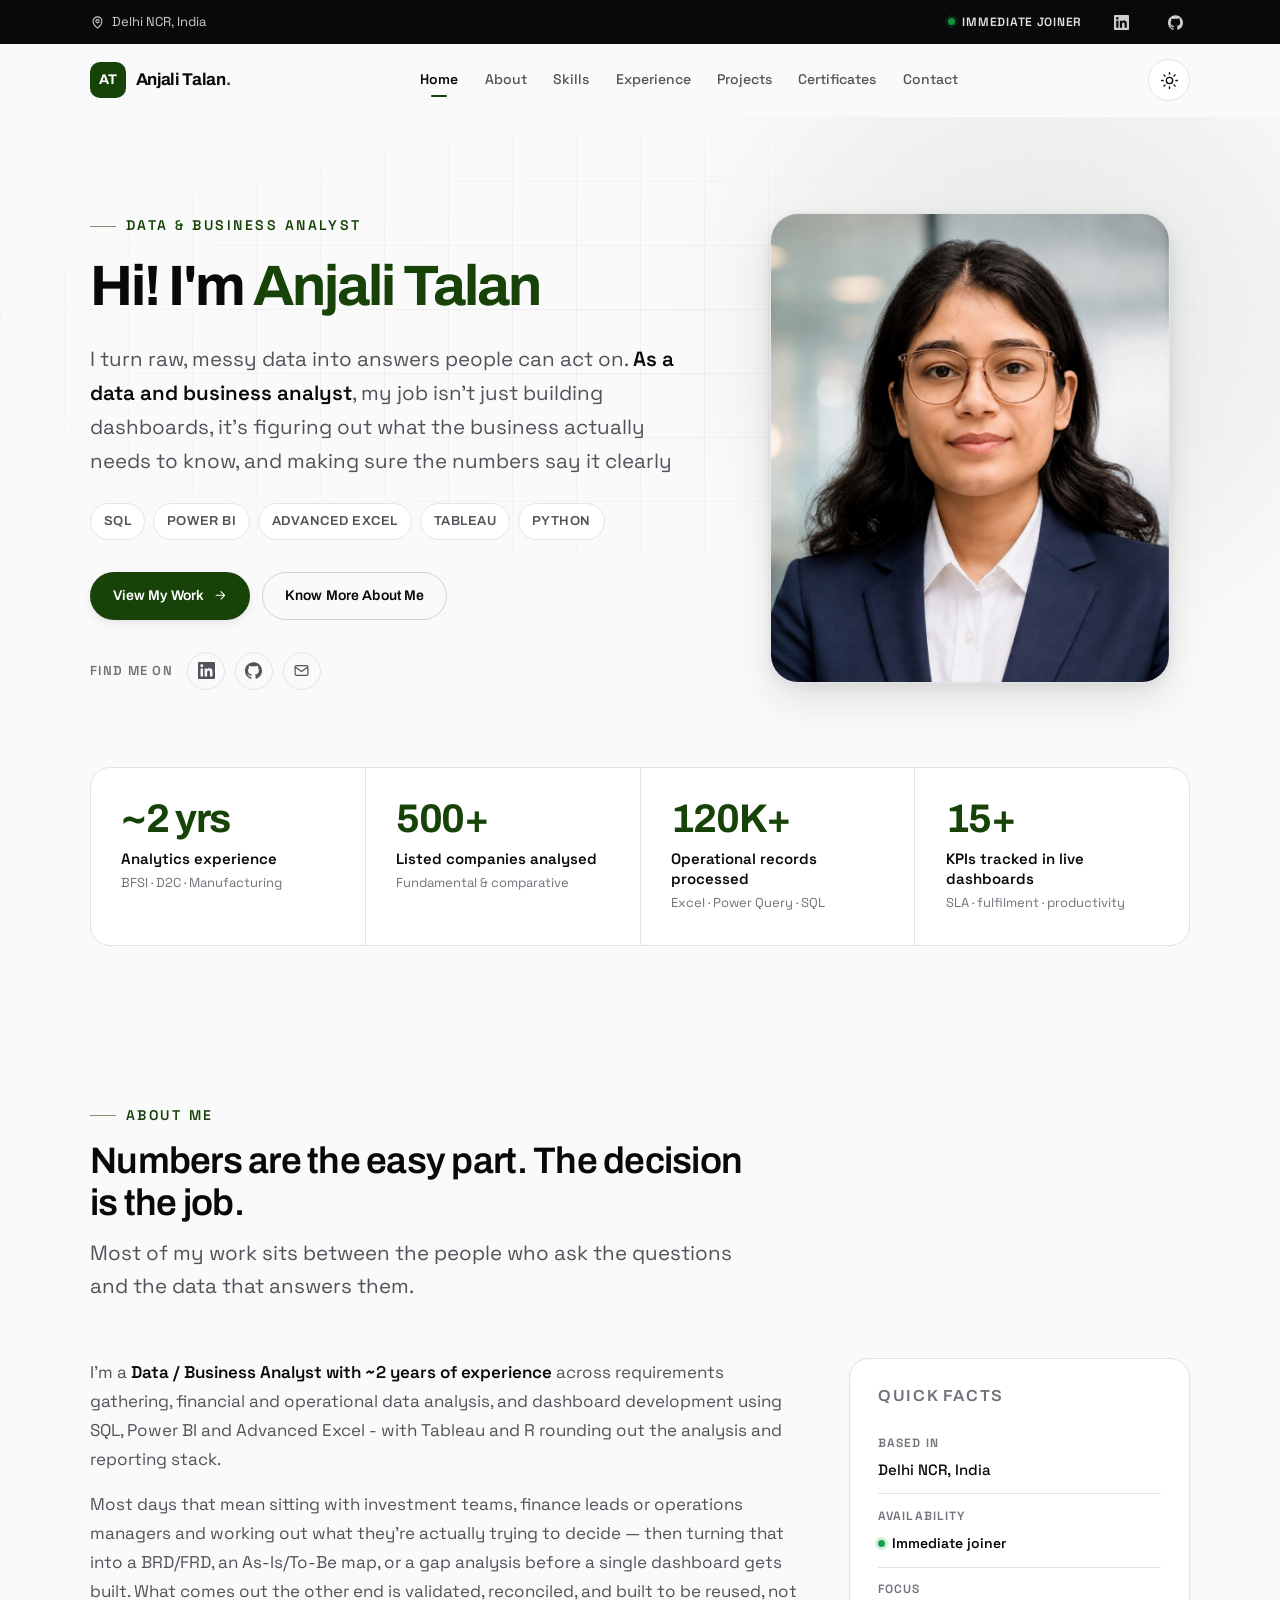
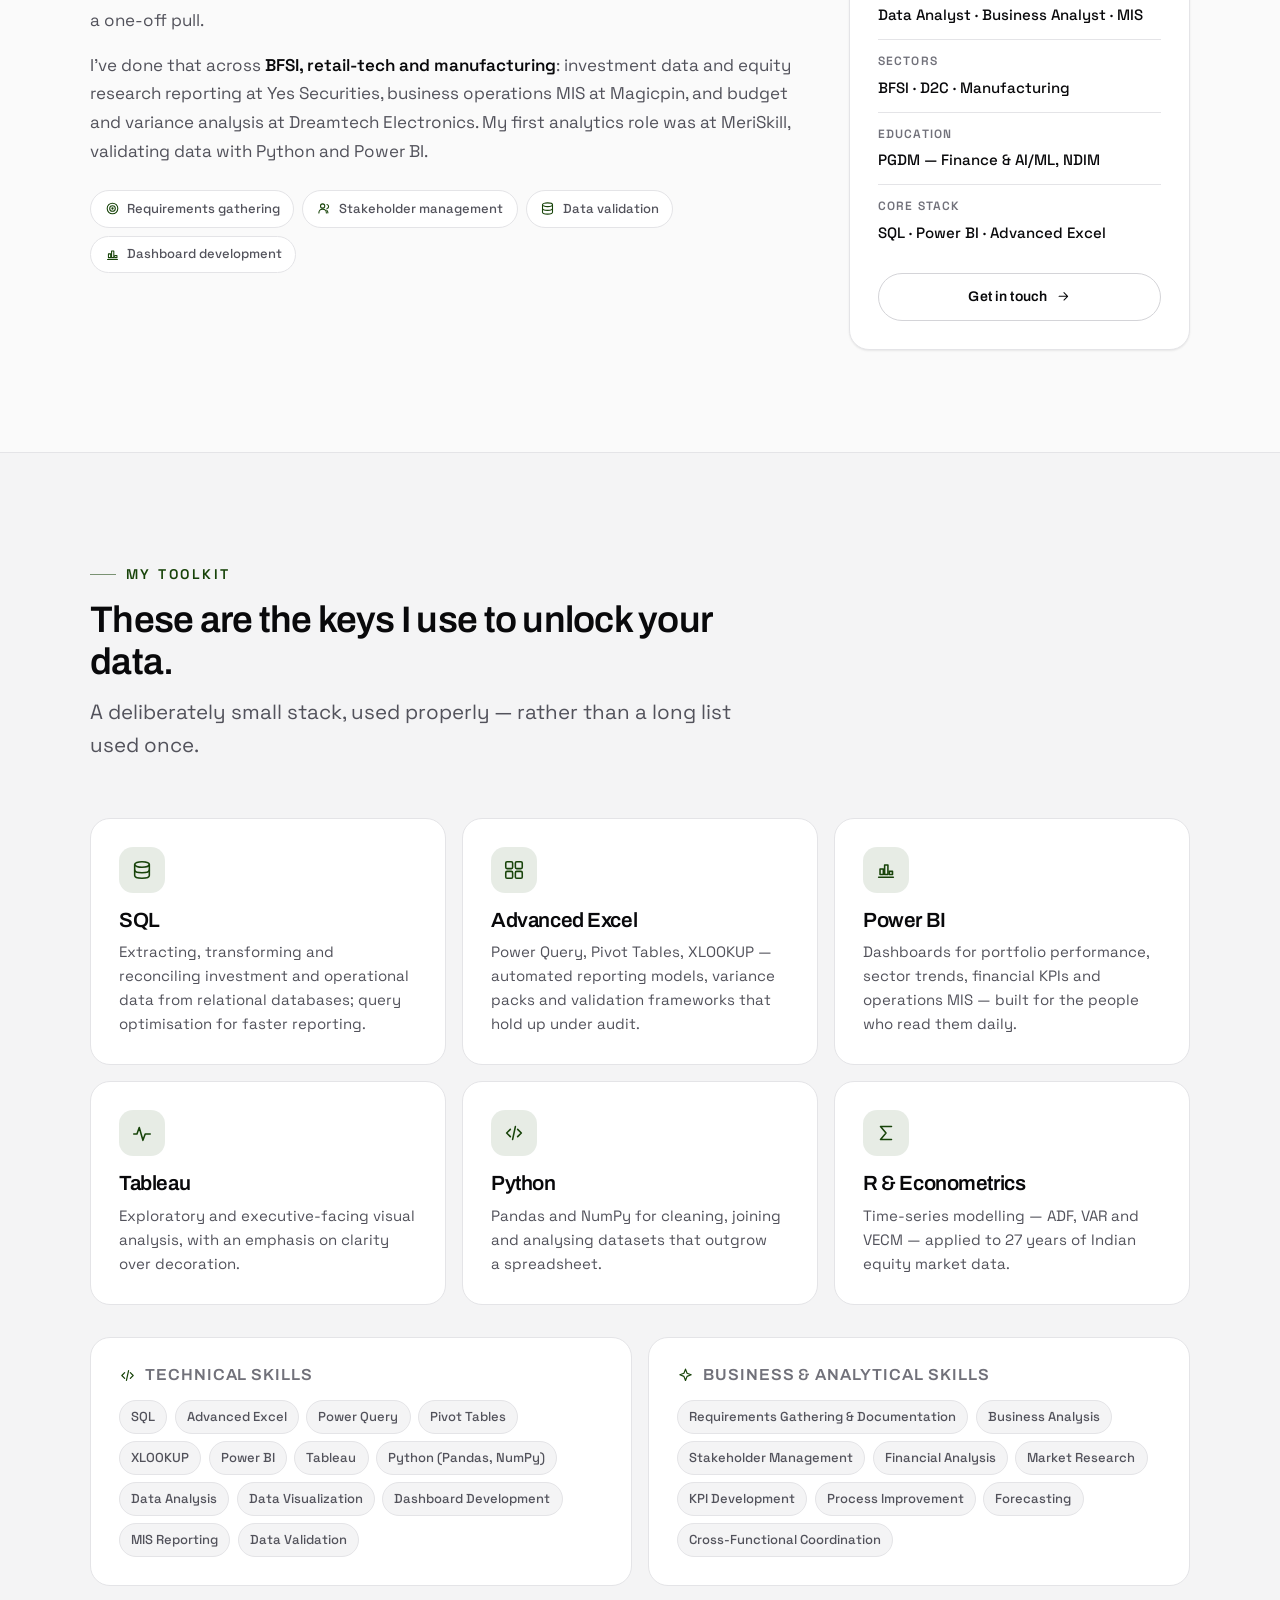
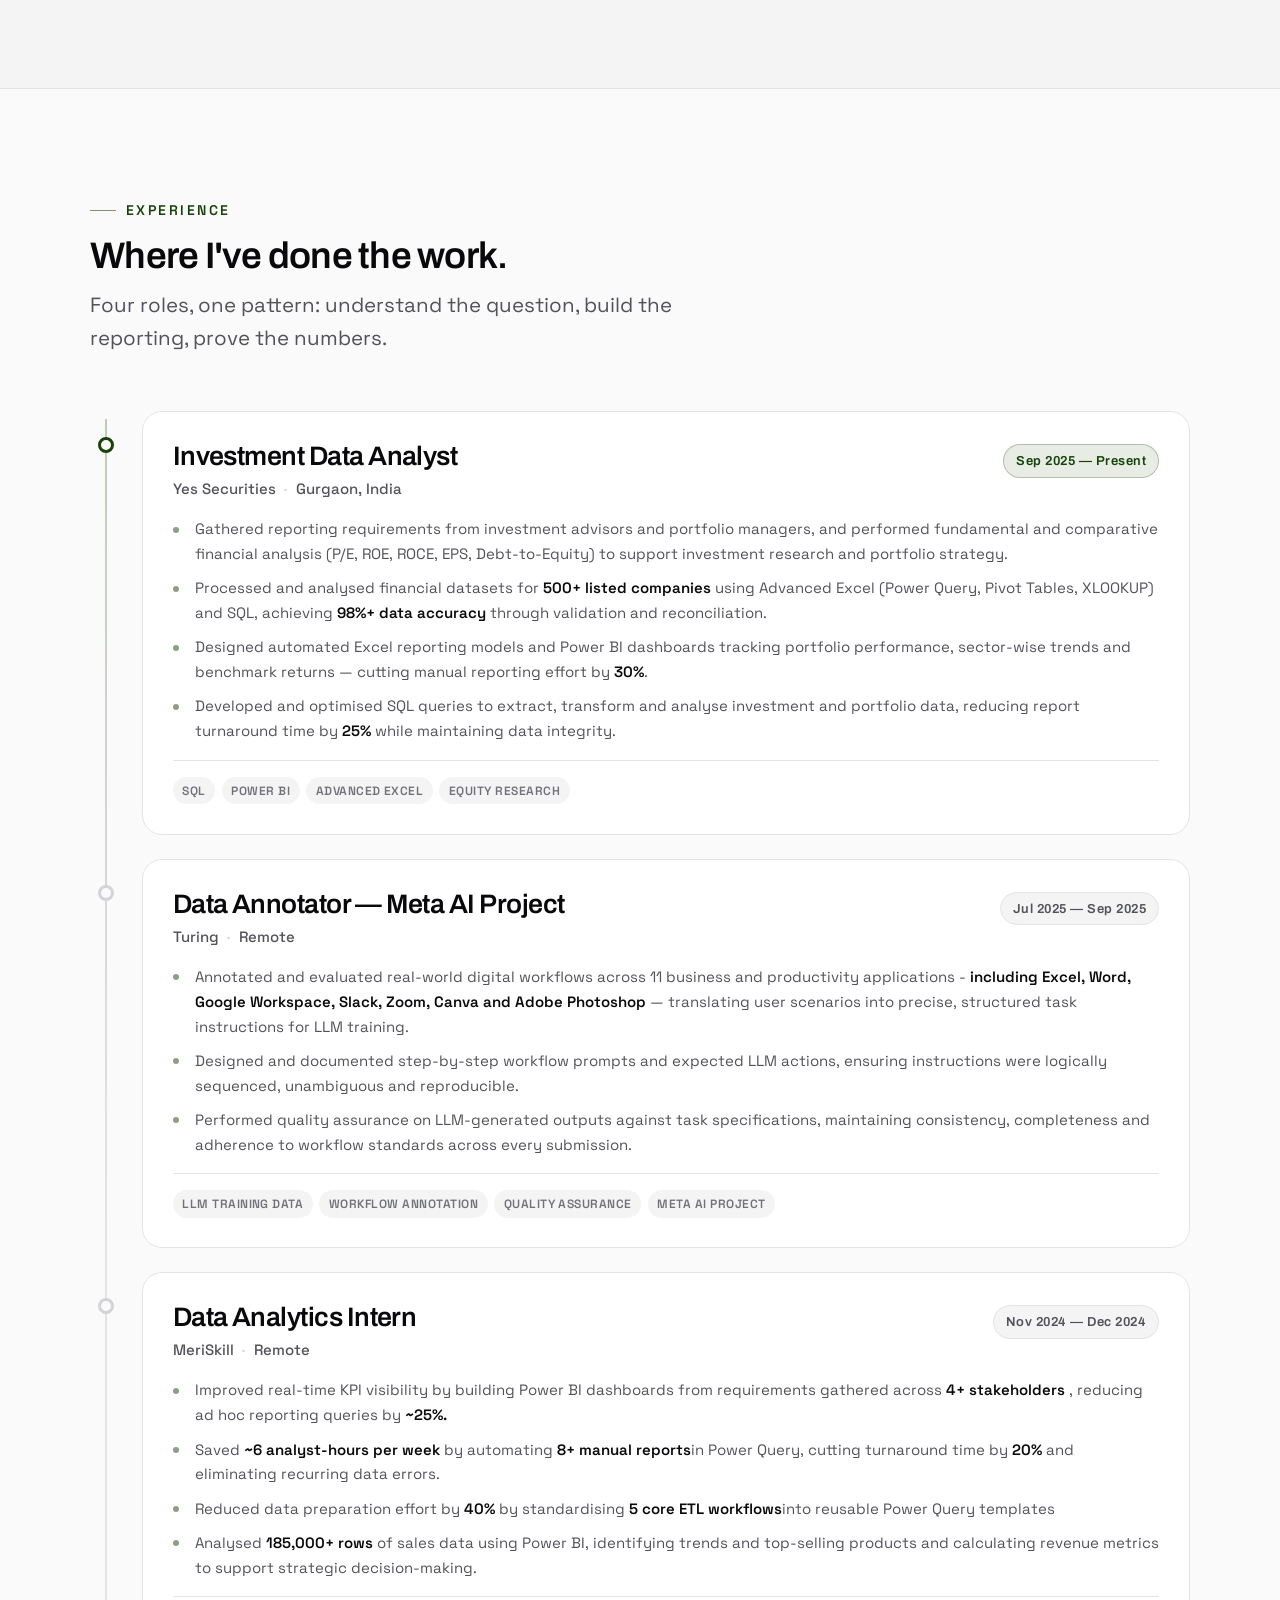
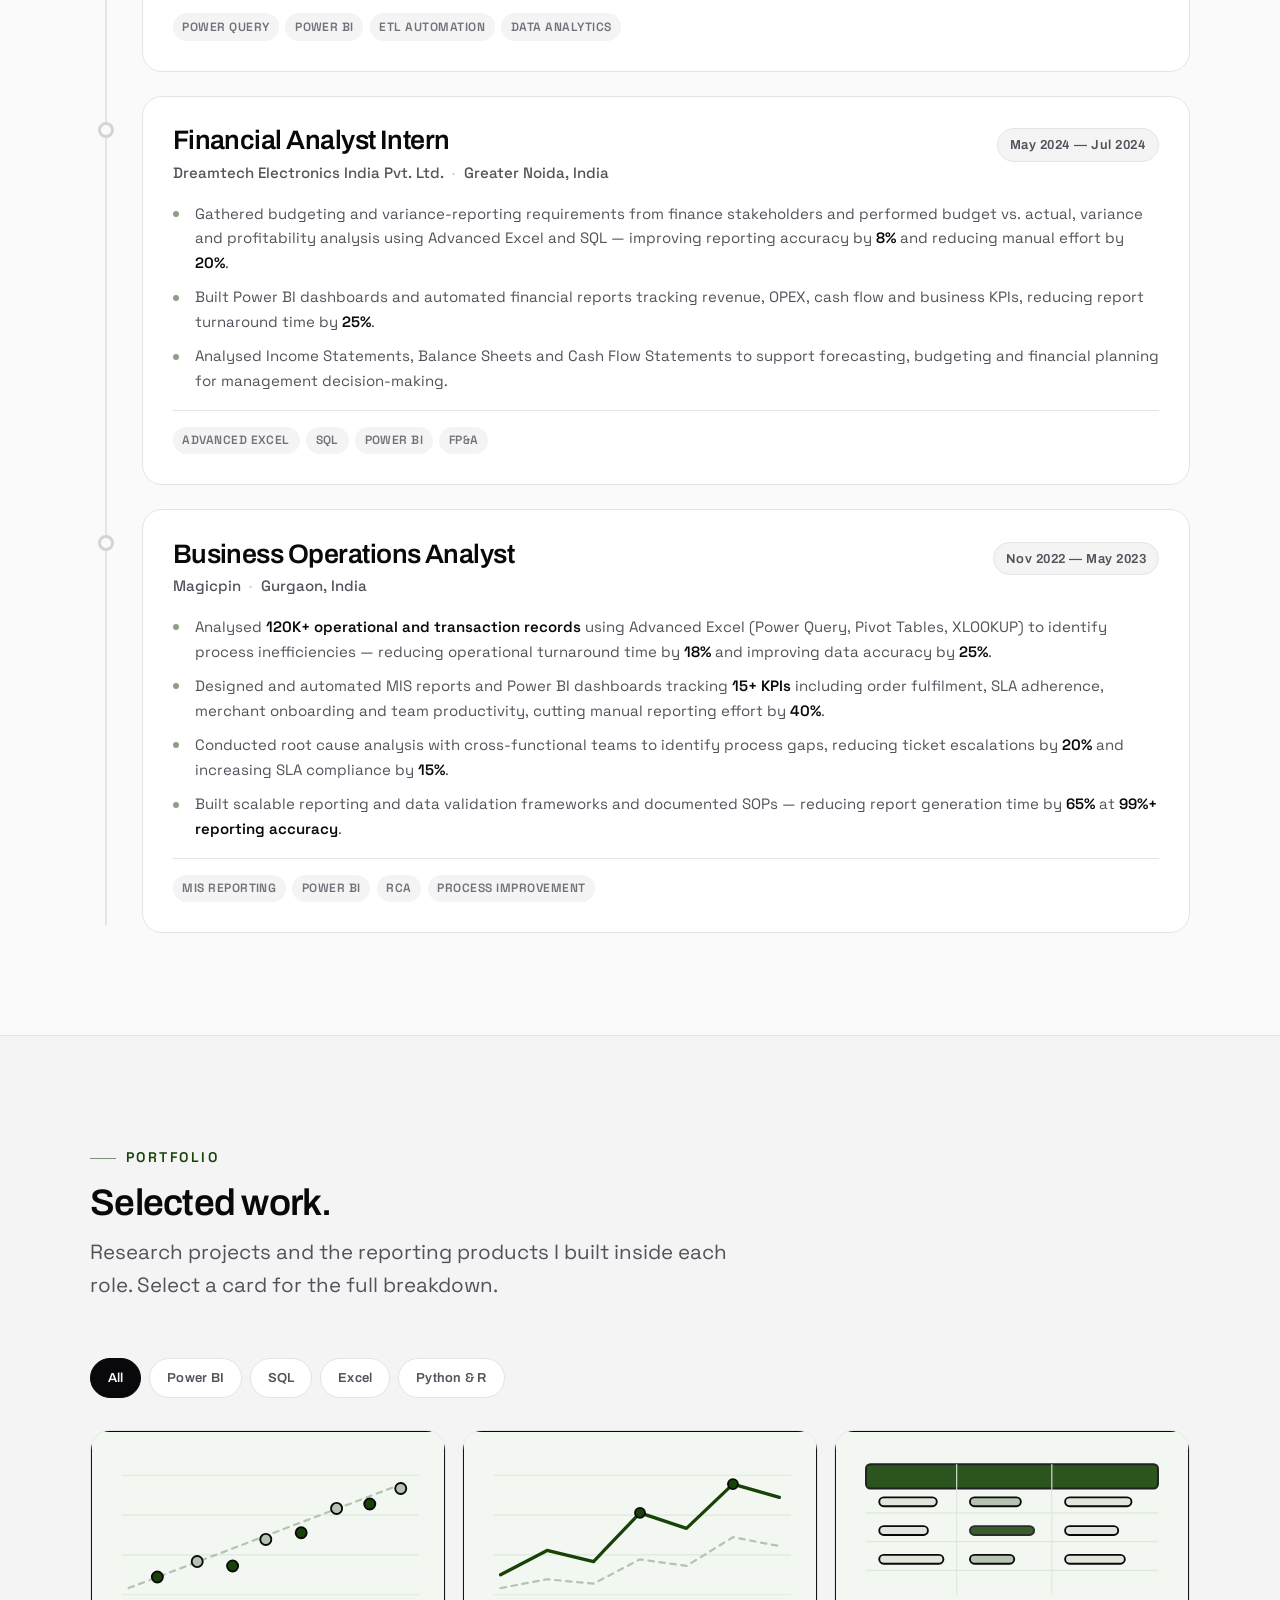
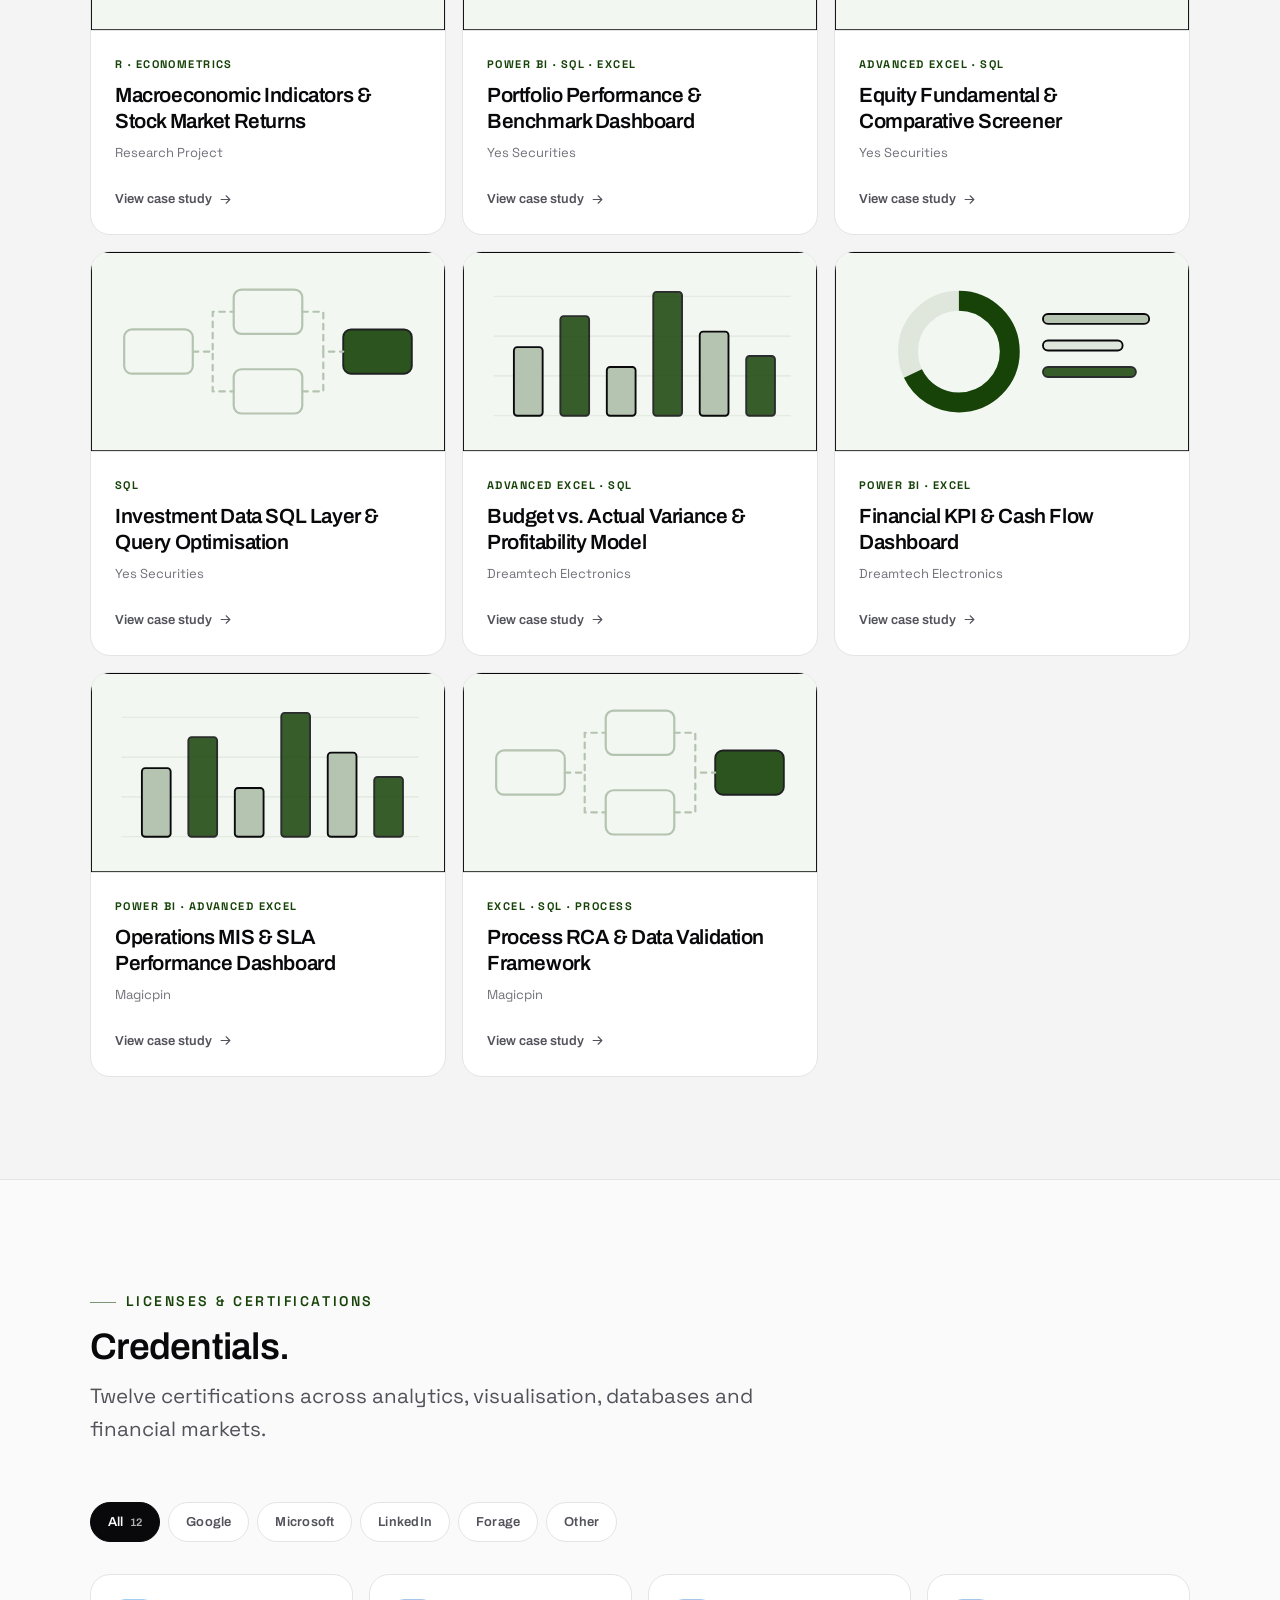
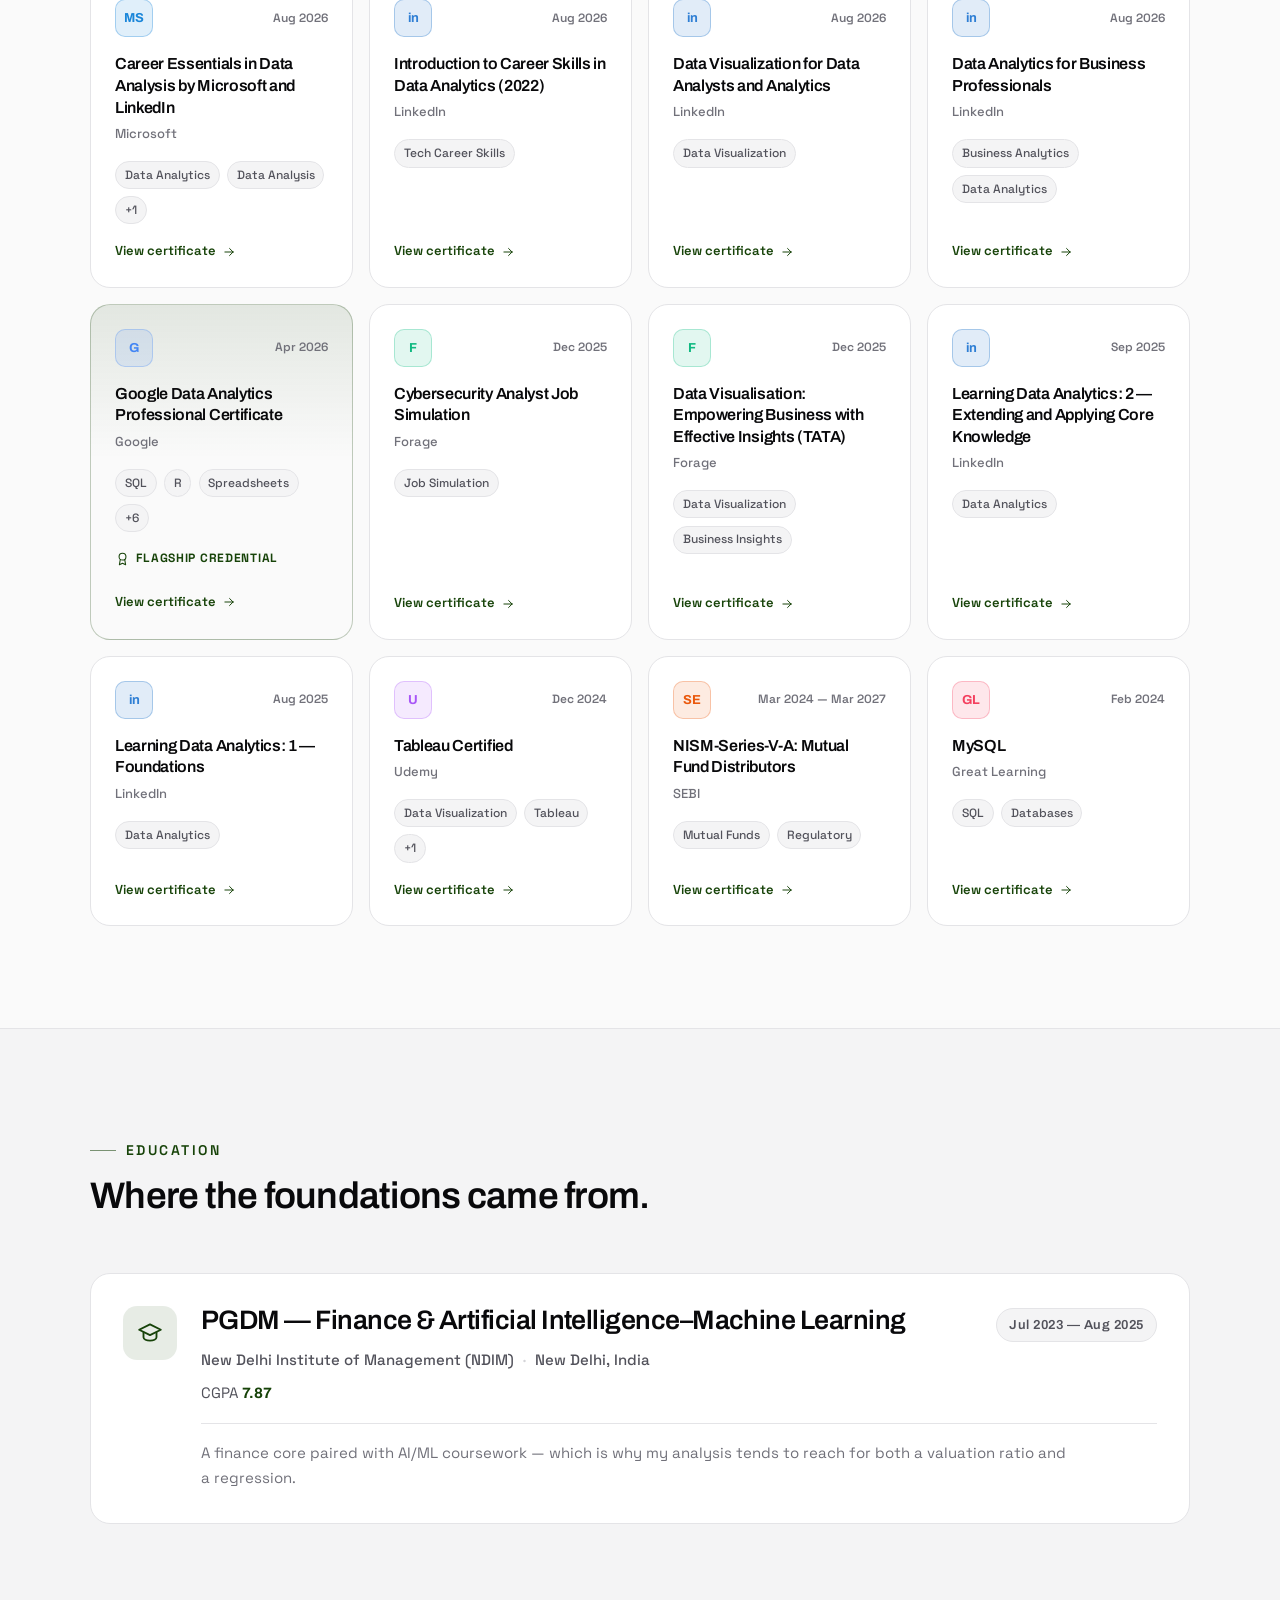
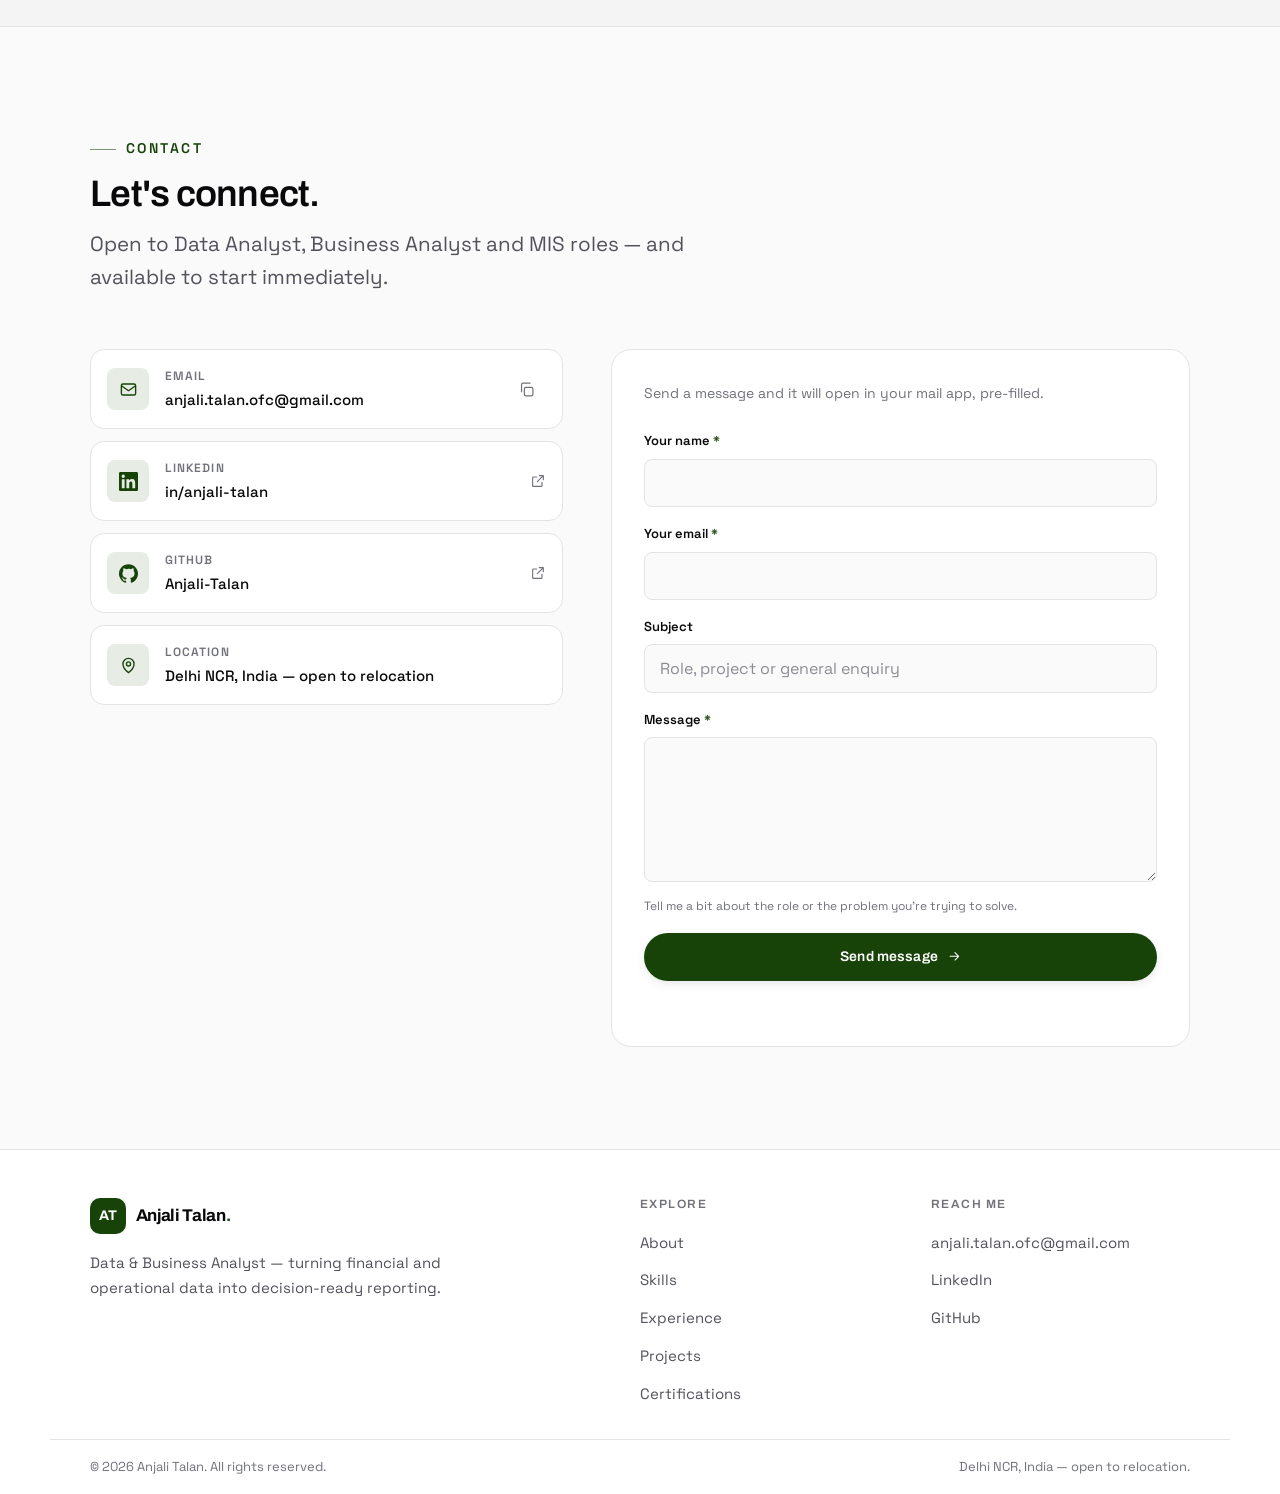
==== commit 7f2c3923: "changes to portfolio" ====
--- a/index.html
+++ b/index.html
@@ -41,7 +41,6 @@
   "name": "Anjali Talan",
   "jobTitle": "Data & Business Analyst",
   "email": "mailto:anjali.talan.ofc@gmail.com",
-  "telephone": "+91-9958684594",
   "url": "https://www.linkedin.com/in/anjali-talan",
   "sameAs": ["https://www.linkedin.com/in/anjali-talan", "https://github.com/Anjali-Talan"],
   "address": { "@type": "PostalAddress", "addressRegion": "Delhi NCR", "addressCountry": "IN" },
@@ -101,8 +100,7 @@
 <div class="topbar" id="topbar">
   <div class="container topbar__inner">
     <div class="topbar__contact">
-      <a href="mailto:anjali.talan.ofc@gmail.com"><svg class="ico"><use href="#i-mail"/></svg><span>anjali.talan.ofc@gmail.com</span></a>
-      <a href="tel:+919958684594"><svg class="ico"><use href="#i-phone"/></svg><span>+91 99586 84594</span></a>
+      <!-- <a href="mailto:anjali.talan.ofc@gmail.com"><svg class="ico"><use href="#i-mail"/></svg><span>anjali.talan.ofc@gmail.com</span></a> -->
       <span class="topbar__loc"><svg class="ico"><use href="#i-pin"/></svg><span>Delhi NCR, India</span></span>
     </div>
     <div class="topbar__social">
@@ -131,11 +129,6 @@
         <li><a class="nav__link" href="#certifications">Certificates</a></li>
         <li><a class="nav__link" href="#contact">Contact</a></li>
       </ul>
-      <div class="nav__footer">
-        <a class="btn btn--primary btn--sm" href="assets/Anjali_Talan_Resume.pdf" download>
-          <svg class="ico"><use href="#i-download"/></svg>Résumé
-        </a>
-      </div>
     </nav>
 
     <div class="header__actions">
@@ -143,9 +136,6 @@
         <svg class="ico ico--sun"><use href="#i-sun"/></svg>
         <svg class="ico ico--moon"><use href="#i-moon"/></svg>
       </button>
-      <a class="btn btn--primary btn--sm header__cta" href="assets/Anjali_Talan_Resume.pdf" download>
-        <svg class="ico"><use href="#i-download"/></svg>Résumé
-      </a>
       <button class="icon-btn nav-toggle" id="navToggle" type="button" aria-label="Open menu" aria-expanded="false" aria-controls="nav">
         <svg class="ico ico--menu"><use href="#i-menu"/></svg>
         <svg class="ico ico--x"><use href="#i-close"/></svg>
@@ -169,9 +159,7 @@
         Hi! I'm <span class="hl">Anjali Talan</span>
       </h1>
       <p class="hero__lead reveal" data-reveal-delay="120">
-        I turn messy financial and operational data into <strong>decision-ready reporting</strong> —
-        the kind stakeholders actually act on. ~2 years across BFSI, D2C and manufacturing,
-        building dashboards and reporting models in SQL, Power BI and Advanced Excel.
+        I turn raw, messy data into answers people can act on. <strong>As a data and business analyst</strong>, my job isn't just building dashboards, it's figuring out what the business actually needs to know, and making sure the numbers say it clearly
       </p>
 
       <ul class="hero__chips reveal" data-reveal-delay="180">
@@ -197,14 +185,14 @@
           <div class="portrait__fallback" id="portraitFallback"><span>AT</span></div>
           <img id="portraitImg" src="assets/img/profile.jpg" alt="Portrait of Anjali Talan" width="520" height="620" loading="eager" decoding="async">
         </div>
-        <div class="portrait__card portrait__card--a">
+        <!-- <div class="portrait__card portrait__card--a">
           <svg class="ico"><use href="#i-pulse"/></svg>
           <div><strong>98%+</strong><span>Data accuracy</span></div>
         </div>
         <div class="portrait__card portrait__card--b">
           <svg class="ico"><use href="#i-bars"/></svg>
           <div><strong>Power BI</strong><span>Dashboards shipped</span></div>
-        </div>
+        </div> -->
       </div>
     </div>
 
@@ -244,15 +232,15 @@
   <div class="container">
     <header class="section__head reveal">
       <p class="eyebrow">About Me</p>
-      <h2 class="section__title">Analyst by training, translator by habit.</h2>
+      <h2 class="section__title">Numbers are the easy part. The decision is the job.</h2>
       <p class="section__sub">Most of my work sits between the people who ask the questions and the data that answers them.</p>
     </header>
 
     <div class="about__grid">
       <div class="about__copy reveal">
-        <p>I'm a <strong>Data / Business Analyst with ~2 years of experience</strong> in requirements gathering, financial and operational data analysis, and dashboard development using SQL, Power BI and Advanced Excel.</p>
-        <p>Day to day that means sitting with investment advisors, finance leads or operations managers, working out what decision they're actually trying to make, and then building the reporting that supports it — validated, reconciled and repeatable, not a one-off spreadsheet.</p>
-        <p>I've done that across <strong>BFSI, D2C and manufacturing</strong>: equity research reporting at Yes Securities, budget and variance analysis at Dreamtech Electronics, and operations MIS at Magicpin. The through-line is the same — translate a business requirement into accurate, decision-ready reporting.</p>
+        <p>I'm a <strong>Data / Business Analyst with ~2 years of experience</strong> across requirements gathering, financial and operational data analysis, and dashboard development using SQL, Power BI and Advanced Excel - with Tableau and R rounding out the analysis and reporting stack.</p>
+        <p>Most days that mean sitting with investment teams, finance leads or operations managers and working out what they're actually trying to decide — then turning that into a BRD/FRD, an As-Is/To-Be map, or a gap analysis before a single dashboard gets built. What comes out the other end is validated, reconciled, and built to be reused, not a one-off pull.</p>
+        <p>I've done that across <strong>BFSI, retail-tech and manufacturing</strong>: investment data and equity research reporting at Yes Securities, business operations MIS at Magicpin, and budget and variance analysis at Dreamtech Electronics. My first analytics role was at MeriSkill, validating data with Python and Power BI.</p>
 
         <div class="about__pills">
           <span class="pill"><svg class="ico"><use href="#i-target"/></svg>Requirements gathering</span>
@@ -376,21 +364,42 @@
         <div class="tl__card">
           <div class="tl__top">
             <div>
-              <h3 class="tl__role">Data Annotator</h3>
+              <h3 class="tl__role">Data Annotator — Meta AI Project</h3>
               <p class="tl__org">Turing <span class="tl__sep">·</span> Remote</p>
             </div>
-            <span class="tl__date">Dec 2025 — Feb 2026</span>
+            <span class="tl__date">Jul 2025 — Sep 2025</span>
           </div>
           <ul class="tl__points">
-            <li>Labelled and reviewed datasets used to train and evaluate machine-learning models, working to detailed annotation guidelines and project-specific rubrics.</li>
-            <li>Performed quality checks on annotated batches, flagging ambiguous or edge-case items to keep labelling consistent across the dataset.</li>
-            <li>Worked with reviewers to resolve disputed cases and apply guideline updates to ongoing batches.</li>
-          </ul>
-          <ul class="tl__tags"><li>Data Annotation</li><li>Quality Assurance</li><li>AI Training Data</li></ul>
+            <li>Annotated and evaluated real-world digital workflows across 11 business and productivity applications - <Strong>including Excel, Word, Google Workspace, Slack, Zoom, Canva and Adobe Photoshop</Strong> — translating user scenarios into precise, structured task instructions for LLM training.</li>
+            <li>Designed and documented step-by-step workflow prompts and expected LLM actions, ensuring instructions were logically sequenced, unambiguous and reproducible.</li>
+            <li>Performed quality assurance on LLM-generated outputs against task specifications, maintaining consistency, completeness and adherence to workflow standards across every submission.</li>
+          </ul>
+          <ul class="tl__tags"><li>LLM Training Data</li><li>Workflow Annotation</li><li>Quality Assurance</li><li>Meta AI Project</li></ul>
         </div>
       </li>
 
+
       <li class="tl reveal" data-reveal-delay="160">
+        <span class="tl__dot" aria-hidden="true"></span>
+        <div class="tl__card">
+          <div class="tl__top">
+            <div>
+              <h3 class="tl__role">Data Analytics Intern </h3>
+              <p class="tl__org">MeriSkill  <span class="tl__sep">·</span> Remote </p>
+            </div>
+            <span class="tl__date">Nov 2024 — Dec 2024</span>
+          </div>
+          <ul class="tl__points">
+            <li>Improved real-time KPI visibility by building Power BI dashboards from requirements gathered across <strong>4+ stakeholders</strong> , reducing ad hoc reporting queries by <strong>~25%.</strong></li>
+            <li>Saved <strong>~6 analyst-hours per week</strong> by automating  <strong>8+ manual reports</strong>in Power Query, cutting turnaround time by <strong>20%</strong> and eliminating recurring data errors.</li>
+            <li>Reduced data preparation effort by <strong>40%</strong> by standardising <strong>5 core ETL workflows</strong>into reusable Power Query templates</li>
+            <li>Analysed <strong>185,000+ rows</strong> of sales data using Power BI, identifying trends and top-selling products and calculating revenue metrics to support strategic decision-making.</li>
+          </ul>
+          <ul class="tl__tags"><li>Power Query</li><li>Power BI</li><li>ETL Automation</li><li>Data Analytics</li></ul>
+        </div>
+      </li>
+
+      <li class="tl reveal" data-reveal-delay="240">
         <span class="tl__dot" aria-hidden="true"></span>
         <div class="tl__card">
           <div class="tl__top">
@@ -409,7 +418,7 @@
         </div>
       </li>
 
-      <li class="tl reveal" data-reveal-delay="240">
+      <li class="tl reveal" data-reveal-delay="320">
         <span class="tl__dot" aria-hidden="true"></span>
         <div class="tl__card">
           <div class="tl__top">
@@ -670,11 +679,11 @@
     <header class="section__head reveal">
       <p class="eyebrow">Licenses &amp; Certifications</p>
       <h2 class="section__title">Credentials.</h2>
-      <p class="section__sub">Thirteen certifications across analytics, visualisation, databases and financial markets.</p>
+      <p class="section__sub">Twelve certifications across analytics, visualisation, databases and financial markets.</p>
     </header>
 
     <div class="filters reveal" role="group" aria-label="Filter certifications by issuer">
-      <button class="chip is-active" type="button" data-cert-filter="all">All <span class="chip__n">13</span></button>
+      <button class="chip is-active" type="button" data-cert-filter="all">All <span class="chip__n">12</span></button>
       <button class="chip" type="button" data-cert-filter="google">Google</button>
       <button class="chip" type="button" data-cert-filter="microsoft">Microsoft</button>
       <button class="chip" type="button" data-cert-filter="linkedin">LinkedIn</button>
@@ -689,7 +698,7 @@
         <h3 class="cert__title">Career Essentials in Data Analysis by Microsoft and LinkedIn</h3>
         <p class="cert__issuer">Microsoft</p>
         <ul class="tags tags--sm"><li>Data Analytics</li><li>Data Analysis</li><li>+1</li></ul>
-        <a class="cert__link" href="#" data-credential>Show credential<svg class="ico"><use href="#i-external"/></svg></a>
+        <a class="cert__link" href="assets/img/Certifications/Career Essentials in Data Analysis by Microsoft and LinkedIn.jpg">View certificate<svg class="ico"><use href="#i-arrow"/></svg></a>
       </article>
 
       <article class="card card--cert reveal" data-reveal-delay="40" data-issuer="linkedin">
@@ -697,7 +706,7 @@
         <h3 class="cert__title">Introduction to Career Skills in Data Analytics (2022)</h3>
         <p class="cert__issuer">LinkedIn</p>
         <ul class="tags tags--sm"><li>Tech Career Skills</li></ul>
-        <a class="cert__link" href="#" data-credential>Show credential<svg class="ico"><use href="#i-external"/></svg></a>
+        <a class="cert__link" href="assets/img/Certifications/Introduction to Career Skills in Data Analytics 2022.jpg">View certificate<svg class="ico"><use href="#i-arrow"/></svg></a>
       </article>
 
       <article class="card card--cert reveal" data-reveal-delay="80" data-issuer="linkedin">
@@ -705,7 +714,7 @@
         <h3 class="cert__title">Data Visualization for Data Analysts and Analytics</h3>
         <p class="cert__issuer">LinkedIn</p>
         <ul class="tags tags--sm"><li>Data Visualization</li></ul>
-        <a class="cert__link" href="#" data-credential>Show credential<svg class="ico"><use href="#i-external"/></svg></a>
+        <a class="cert__link" href="assets/img/Certifications/Data Visualization for Data Analysts and Analytics.jpg">View certificate<svg class="ico"><use href="#i-arrow"/></svg></a>
       </article>
 
       <article class="card card--cert reveal" data-reveal-delay="120" data-issuer="linkedin">
@@ -713,7 +722,7 @@
         <h3 class="cert__title">Data Analytics for Business Professionals</h3>
         <p class="cert__issuer">LinkedIn</p>
         <ul class="tags tags--sm"><li>Business Analytics</li><li>Data Analytics</li></ul>
-        <a class="cert__link" href="#" data-credential>Show credential<svg class="ico"><use href="#i-external"/></svg></a>
+        <a class="cert__link" href="assets/img/Certifications/Data Analytics for Business Professionals.jpg">View certificate<svg class="ico"><use href="#i-arrow"/></svg></a>
       </article>
 
       <article class="card card--cert card--feature reveal" data-issuer="google">
@@ -721,7 +730,10 @@
         <h3 class="cert__title">Google Data Analytics Professional Certificate</h3>
         <p class="cert__issuer">Google</p>
         <ul class="tags tags--sm"><li>SQL</li><li>R</li><li>Spreadsheets</li><li>+6</li></ul>
-        <span class="cert__flag"><svg class="ico"><use href="#i-badge"/></svg>Flagship credential</span>
+        <div class="cert__foot">
+          <span class="cert__flag"><svg class="ico"><use href="#i-badge"/></svg>Flagship credential</span>
+          <a class="cert__link" href="assets/img/Certifications/Google data analytics professonal certificate.jpg">View certificate<svg class="ico"><use href="#i-arrow"/></svg></a>
+        </div>
       </article>
 
       <article class="card card--cert reveal" data-reveal-delay="40" data-issuer="forage">
@@ -729,7 +741,7 @@
         <h3 class="cert__title">Cybersecurity Analyst Job Simulation</h3>
         <p class="cert__issuer">Forage</p>
         <ul class="tags tags--sm"><li>Job Simulation</li></ul>
-        <a class="cert__link" href="#" data-credential>Show credential<svg class="ico"><use href="#i-external"/></svg></a>
+        <a class="cert__link" href="assets/img/Certifications/Forage - Cybersecurity Analyst.jpg">View certificate<svg class="ico"><use href="#i-arrow"/></svg></a>
       </article>
 
       <article class="card card--cert reveal" data-reveal-delay="80" data-issuer="forage">
@@ -737,7 +749,7 @@
         <h3 class="cert__title">Data Visualisation: Empowering Business with Effective Insights (TATA)</h3>
         <p class="cert__issuer">Forage</p>
         <ul class="tags tags--sm"><li>Data Visualization</li><li>Business Insights</li></ul>
-        <a class="cert__link" href="#" data-credential>Show credential<svg class="ico"><use href="#i-external"/></svg></a>
+        <a class="cert__link" href="assets/img/Certifications/Forage -Data Visualisation.jpg">View certificate<svg class="ico"><use href="#i-arrow"/></svg></a>
       </article>
 
       <article class="card card--cert reveal" data-reveal-delay="120" data-issuer="linkedin">
@@ -745,7 +757,7 @@
         <h3 class="cert__title">Learning Data Analytics: 2 — Extending and Applying Core Knowledge</h3>
         <p class="cert__issuer">LinkedIn</p>
         <ul class="tags tags--sm"><li>Data Analytics</li></ul>
-        <a class="cert__link" href="#" data-credential>Show credential<svg class="ico"><use href="#i-external"/></svg></a>
+        <a class="cert__link" href="assets/img/Certifications/Learning Data Analytics Part 2 Extending and Applying Core Knowledge.jpg">View certificate<svg class="ico"><use href="#i-arrow"/></svg></a>
       </article>
 
       <article class="card card--cert reveal" data-issuer="linkedin">
@@ -753,7 +765,7 @@
         <h3 class="cert__title">Learning Data Analytics: 1 — Foundations</h3>
         <p class="cert__issuer">LinkedIn</p>
         <ul class="tags tags--sm"><li>Data Analytics</li></ul>
-        <a class="cert__link" href="#" data-credential>Show credential<svg class="ico"><use href="#i-external"/></svg></a>
+        <a class="cert__link" href="assets/img/Certifications/Learning Data Analytics 1 Foundations.jpg">View certificate<svg class="ico"><use href="#i-arrow"/></svg></a>
       </article>
 
       <article class="card card--cert reveal" data-reveal-delay="40" data-issuer="other">
@@ -761,6 +773,7 @@
         <h3 class="cert__title">Tableau Certified</h3>
         <p class="cert__issuer">Udemy</p>
         <ul class="tags tags--sm"><li>Data Visualization</li><li>Tableau</li><li>+1</li></ul>
+        <a class="cert__link" href="assets/img/Certifications/Udemy Tableau Certifcation.jpg">View certificate<svg class="ico"><use href="#i-arrow"/></svg></a>
       </article>
 
       <article class="card card--cert reveal" data-reveal-delay="80" data-issuer="other">
@@ -768,6 +781,7 @@
         <h3 class="cert__title">NISM-Series-V-A: Mutual Fund Distributors</h3>
         <p class="cert__issuer">SEBI</p>
         <ul class="tags tags--sm"><li>Mutual Funds</li><li>Regulatory</li></ul>
+        <a class="cert__link" href="assets/img/Certifications/NISM CERTIFICATION.jpg">View certificate<svg class="ico"><use href="#i-arrow"/></svg></a>
       </article>
 
       <article class="card card--cert reveal" data-reveal-delay="120" data-issuer="other">
@@ -775,13 +789,7 @@
         <h3 class="cert__title">MySQL</h3>
         <p class="cert__issuer">Great Learning</p>
         <ul class="tags tags--sm"><li>SQL</li><li>Databases</li></ul>
-      </article>
-
-      <article class="card card--cert reveal" data-issuer="google">
-        <div class="cert__head"><span class="cert__mark" data-brand="google">G</span><span class="cert__date">Sep 2021</span></div>
-        <h3 class="cert__title">Digital Marketing</h3>
-        <p class="cert__issuer">Google</p>
-        <ul class="tags tags--sm"><li>Digital Marketing</li></ul>
+        <a class="cert__link" href="assets/img/Certifications/SQL project for beginner certification.jpeg">View certificate<svg class="ico"><use href="#i-arrow"/></svg></a>
       </article>
 
     </div>
@@ -827,13 +835,6 @@
           <span class="info__icon"><svg class="ico"><use href="#i-mail"/></svg></span>
           <span class="info__body"><strong>Email</strong><span>anjali.talan.ofc@gmail.com</span></span>
           <button class="copy-btn" type="button" data-copy="anjali.talan.ofc@gmail.com" aria-label="Copy email address">
-            <svg class="ico ico--copy"><use href="#i-copy"/></svg><svg class="ico ico--ok"><use href="#i-check"/></svg>
-          </button>
-        </a>
-        <a class="info" href="tel:+919958684594">
-          <span class="info__icon"><svg class="ico"><use href="#i-phone"/></svg></span>
-          <span class="info__body"><strong>Phone</strong><span>+91 99586 84594</span></span>
-          <button class="copy-btn" type="button" data-copy="+919958684594" aria-label="Copy phone number">
             <svg class="ico ico--copy"><use href="#i-copy"/></svg><svg class="ico ico--ok"><use href="#i-check"/></svg>
           </button>
         </a>
@@ -913,7 +914,6 @@
       <h4>Reach me</h4>
       <ul>
         <li><a href="mailto:anjali.talan.ofc@gmail.com">anjali.talan.ofc@gmail.com</a></li>
-        <li><a href="tel:+919958684594">+91 99586 84594</a></li>
         <li><a href="https://www.linkedin.com/in/anjali-talan" target="_blank" rel="noopener">LinkedIn</a></li>
         <li><a href="https://github.com/Anjali-Talan" target="_blank" rel="noopener">GitHub</a></li>
       </ul>
@@ -940,6 +940,17 @@
   </div>
 </div>
 
+<!-- ============ CERTIFICATE MODAL ============ -->
+<div class="modal modal--cert" id="certModal" hidden>
+  <div class="modal__scrim" data-close></div>
+  <div class="modal__panel modal__panel--cert" role="dialog" aria-modal="true" aria-labelledby="certModalTitle">
+    <button class="modal__close" type="button" data-close aria-label="Close"><svg class="ico"><use href="#i-close"/></svg></button>
+    <img class="cert-modal__img" id="certModalImg" src="" alt="">
+    <p class="cert-modal__title" id="certModalTitle"></p>
+    <a class="cert-modal__open" id="certModalOpen" href="#" target="_blank" rel="noopener">Open full size in a new tab<svg class="ico"><use href="#i-external"/></svg></a>
+  </div>
+</div>
+
 <div class="toast" id="toast" role="status" aria-live="polite"></div>
 
 <script src="assets/js/main.js" defer></script>
--- a/assets/css/style.css
+++ b/assets/css/style.css
@@ -799,6 +799,37 @@
 }
 .modal__meta strong { color: var(--fg-muted); }
 
+/* ---------- 19b. Certificate modal ---------- */
+/* Reuses .modal / .modal__scrim / .modal__panel / .modal__close from the
+   project modal above for the overlay, scrim fade and open/close transition —
+   only the panel layout and image itself are certificate-specific. */
+.modal__panel--cert {
+  width: min(640px, 100%);
+  display: flex;
+  flex-direction: column;
+  align-items: center;
+  gap: var(--sp-4);
+  text-align: center;
+}
+.cert-modal__img {
+  max-width: 100%;
+  max-height: 68vh;
+  width: auto;
+  border-radius: var(--r-md);
+  border: 1px solid var(--border);
+  box-shadow: var(--shadow-2);
+  background: var(--surface-2);
+  object-fit: contain;
+}
+.cert-modal__title { font-family: var(--font-display); font-weight: 600; font-size: var(--step-1); }
+.cert-modal__open {
+  display: inline-flex; align-items: center; gap: .4rem;
+  font-size: .8125rem; font-weight: 600; color: var(--accent);
+  transition: gap var(--dur-fast) var(--ease);
+}
+.cert-modal__open:hover { gap: .55rem; }
+.cert-modal__open .ico { width: 14px; height: 14px; }
+
 /* ---------- 20. Toast ---------- */
 .toast {
   position: fixed; left: 50%; bottom: 2rem; z-index: var(--z-toast);
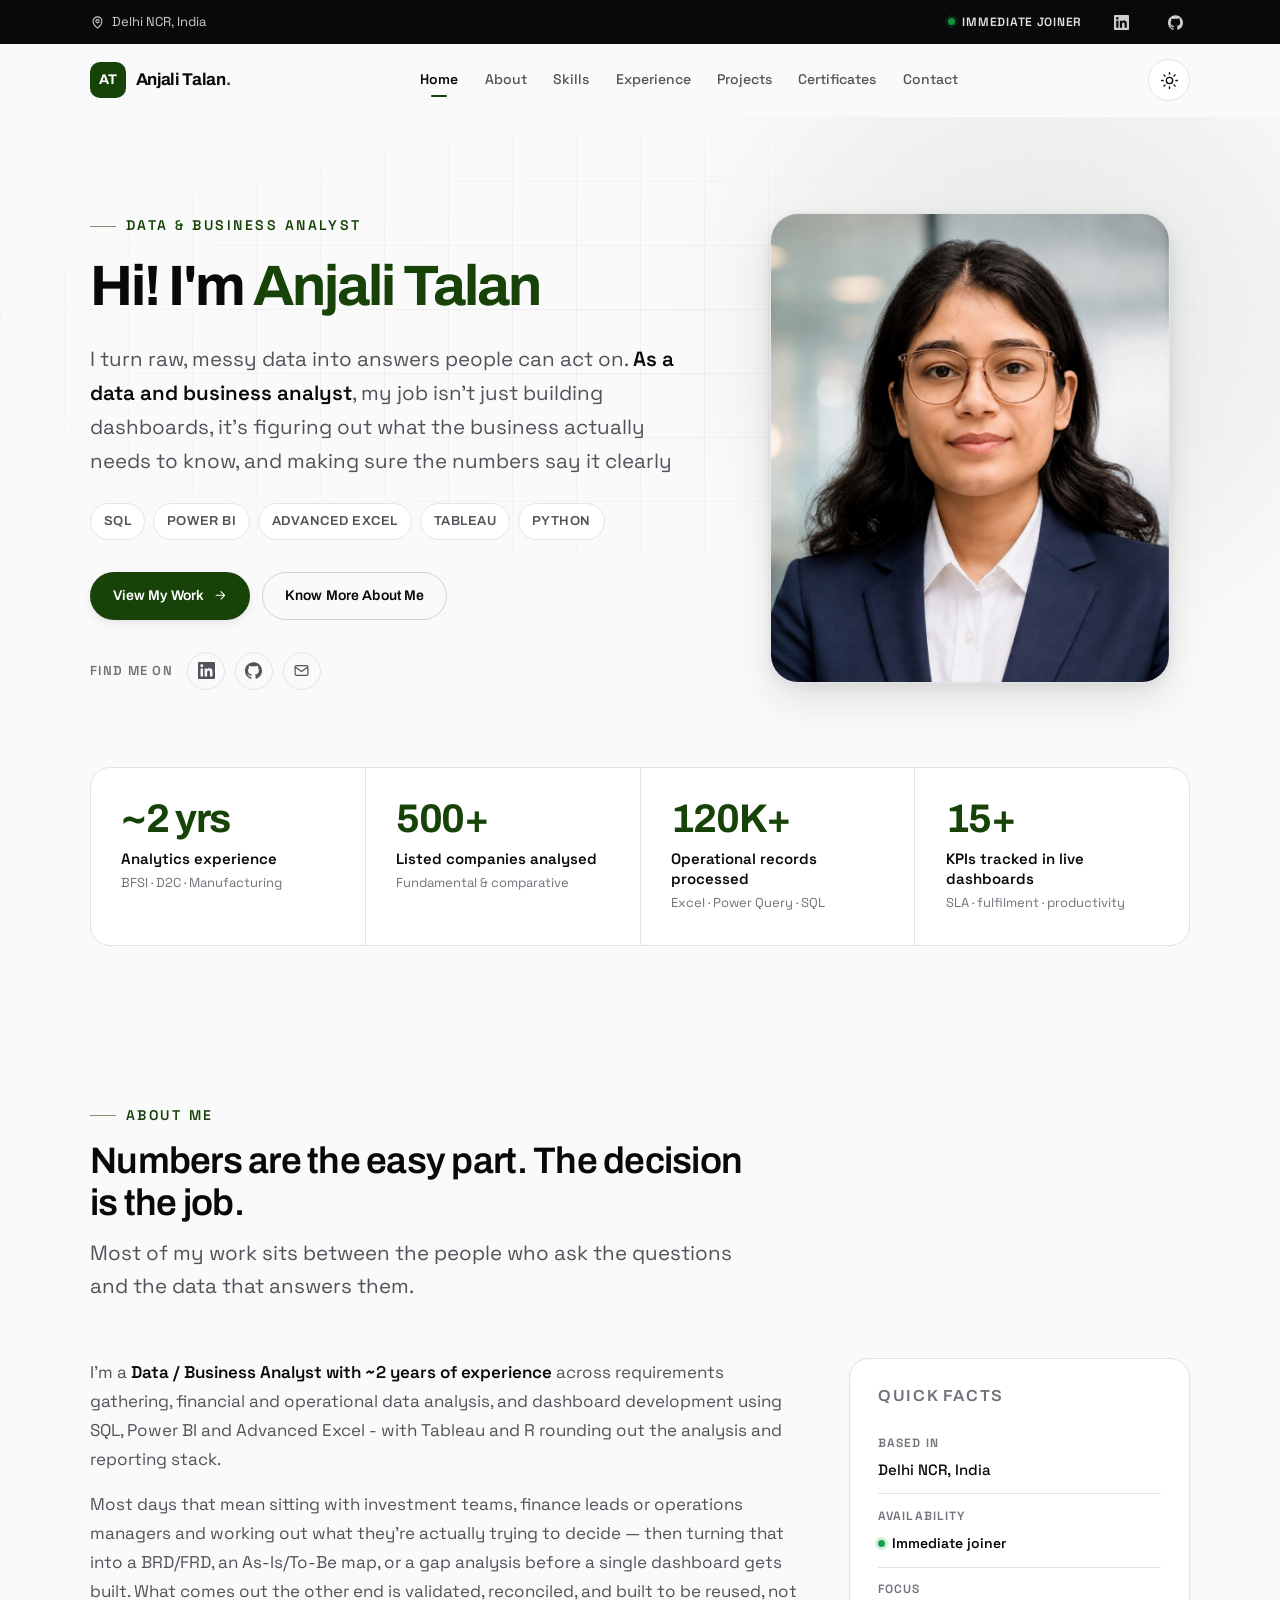
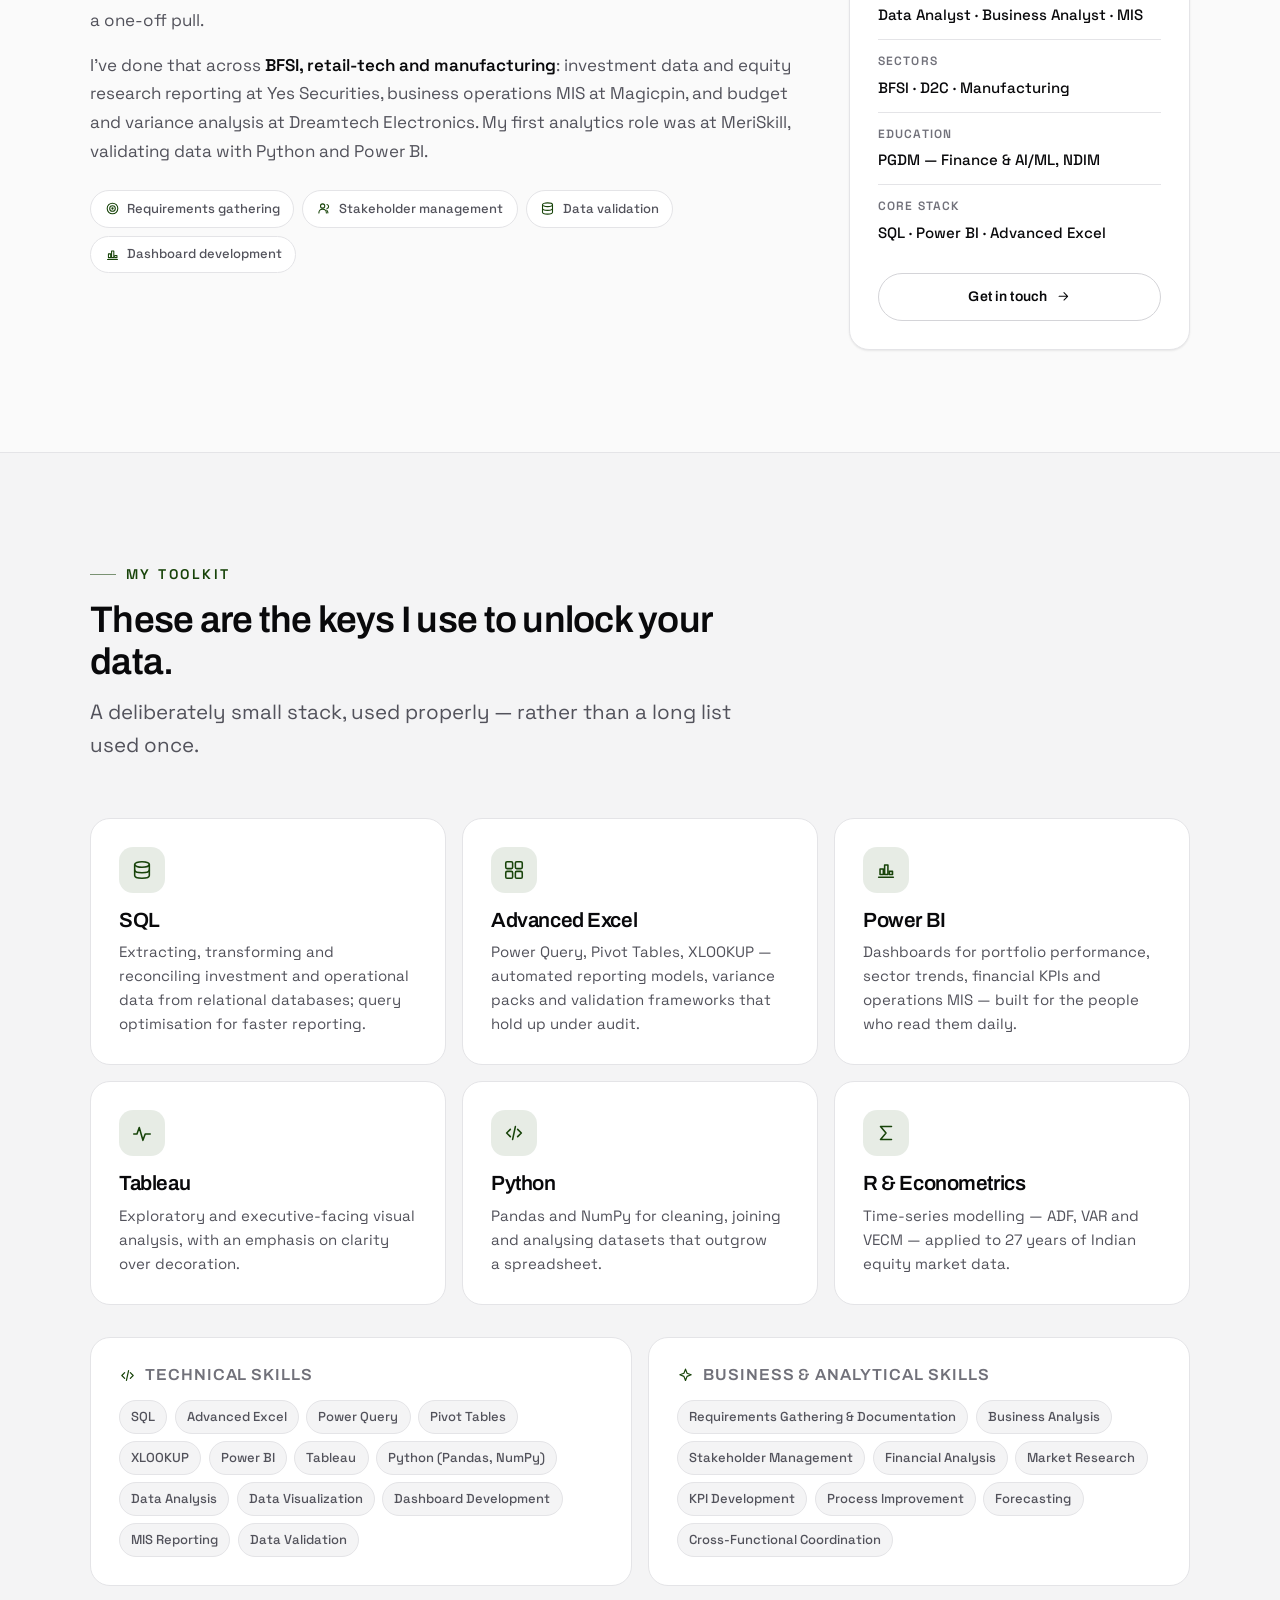
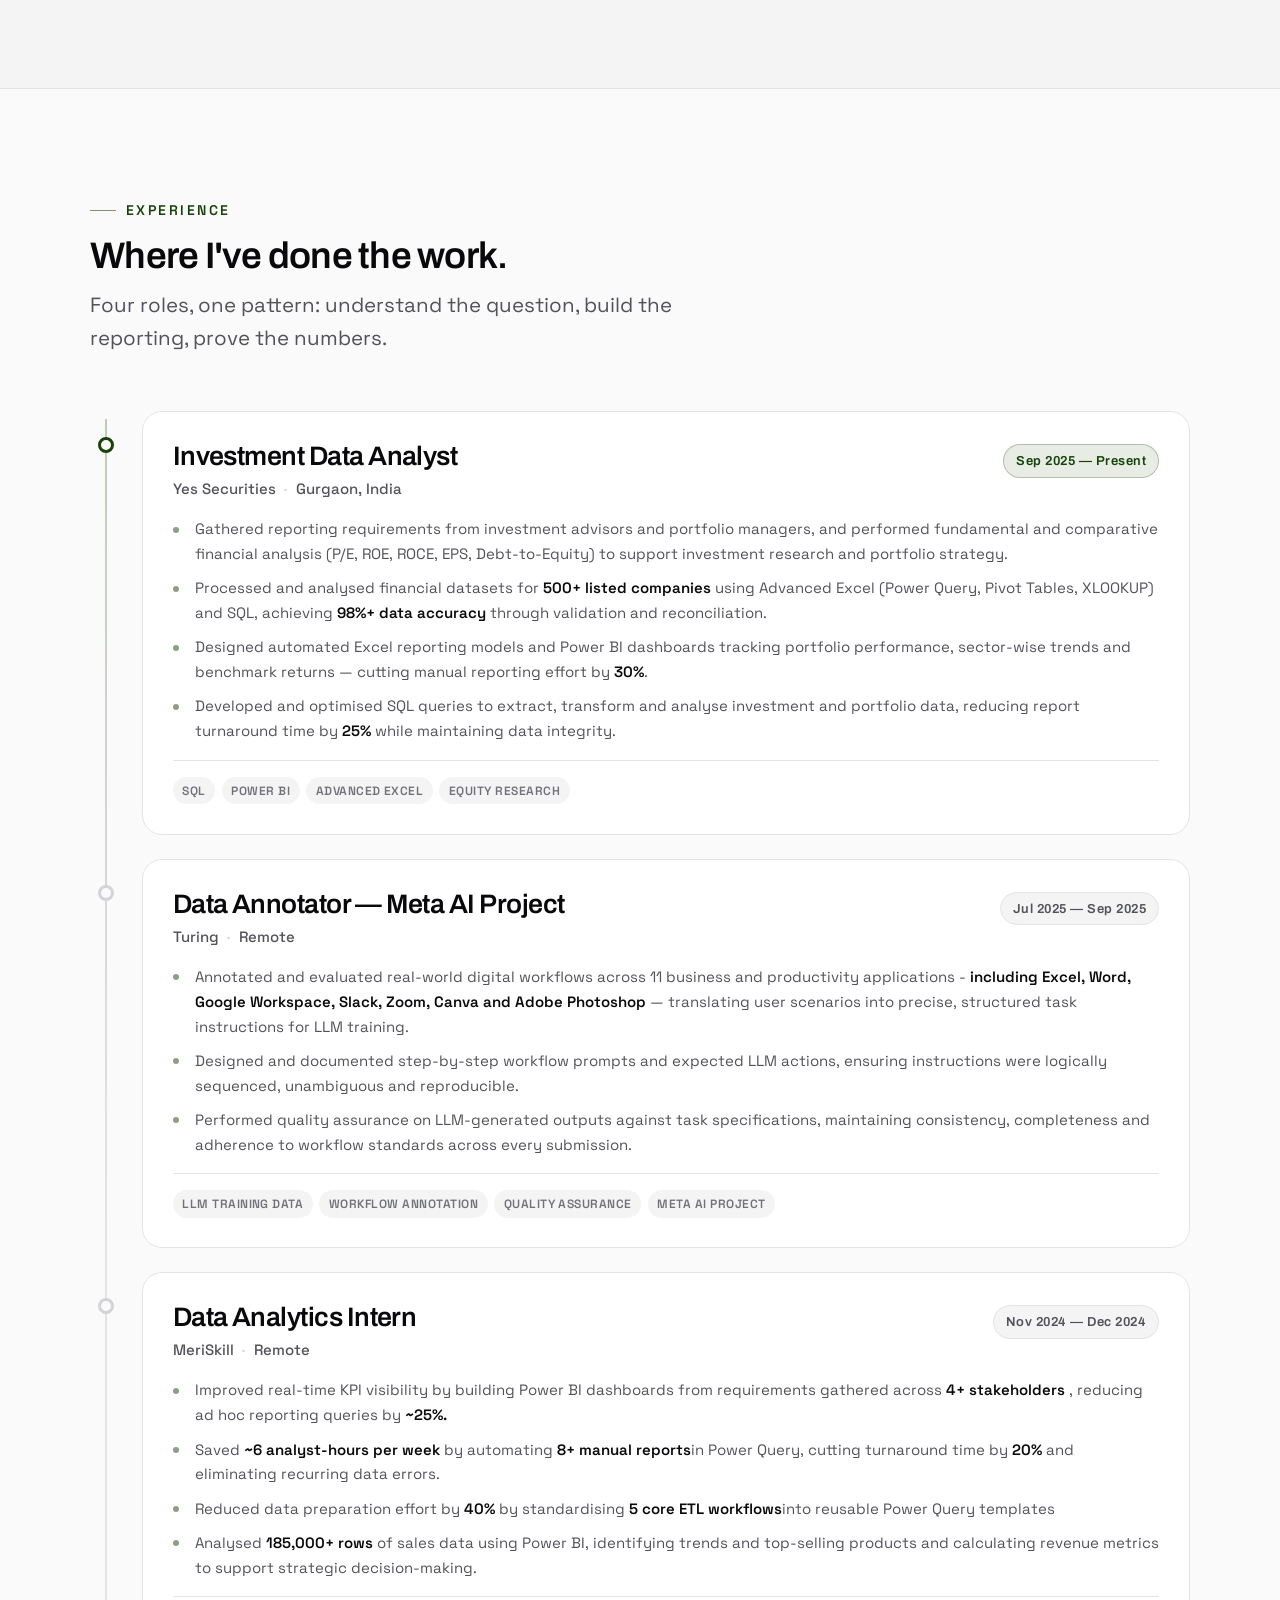
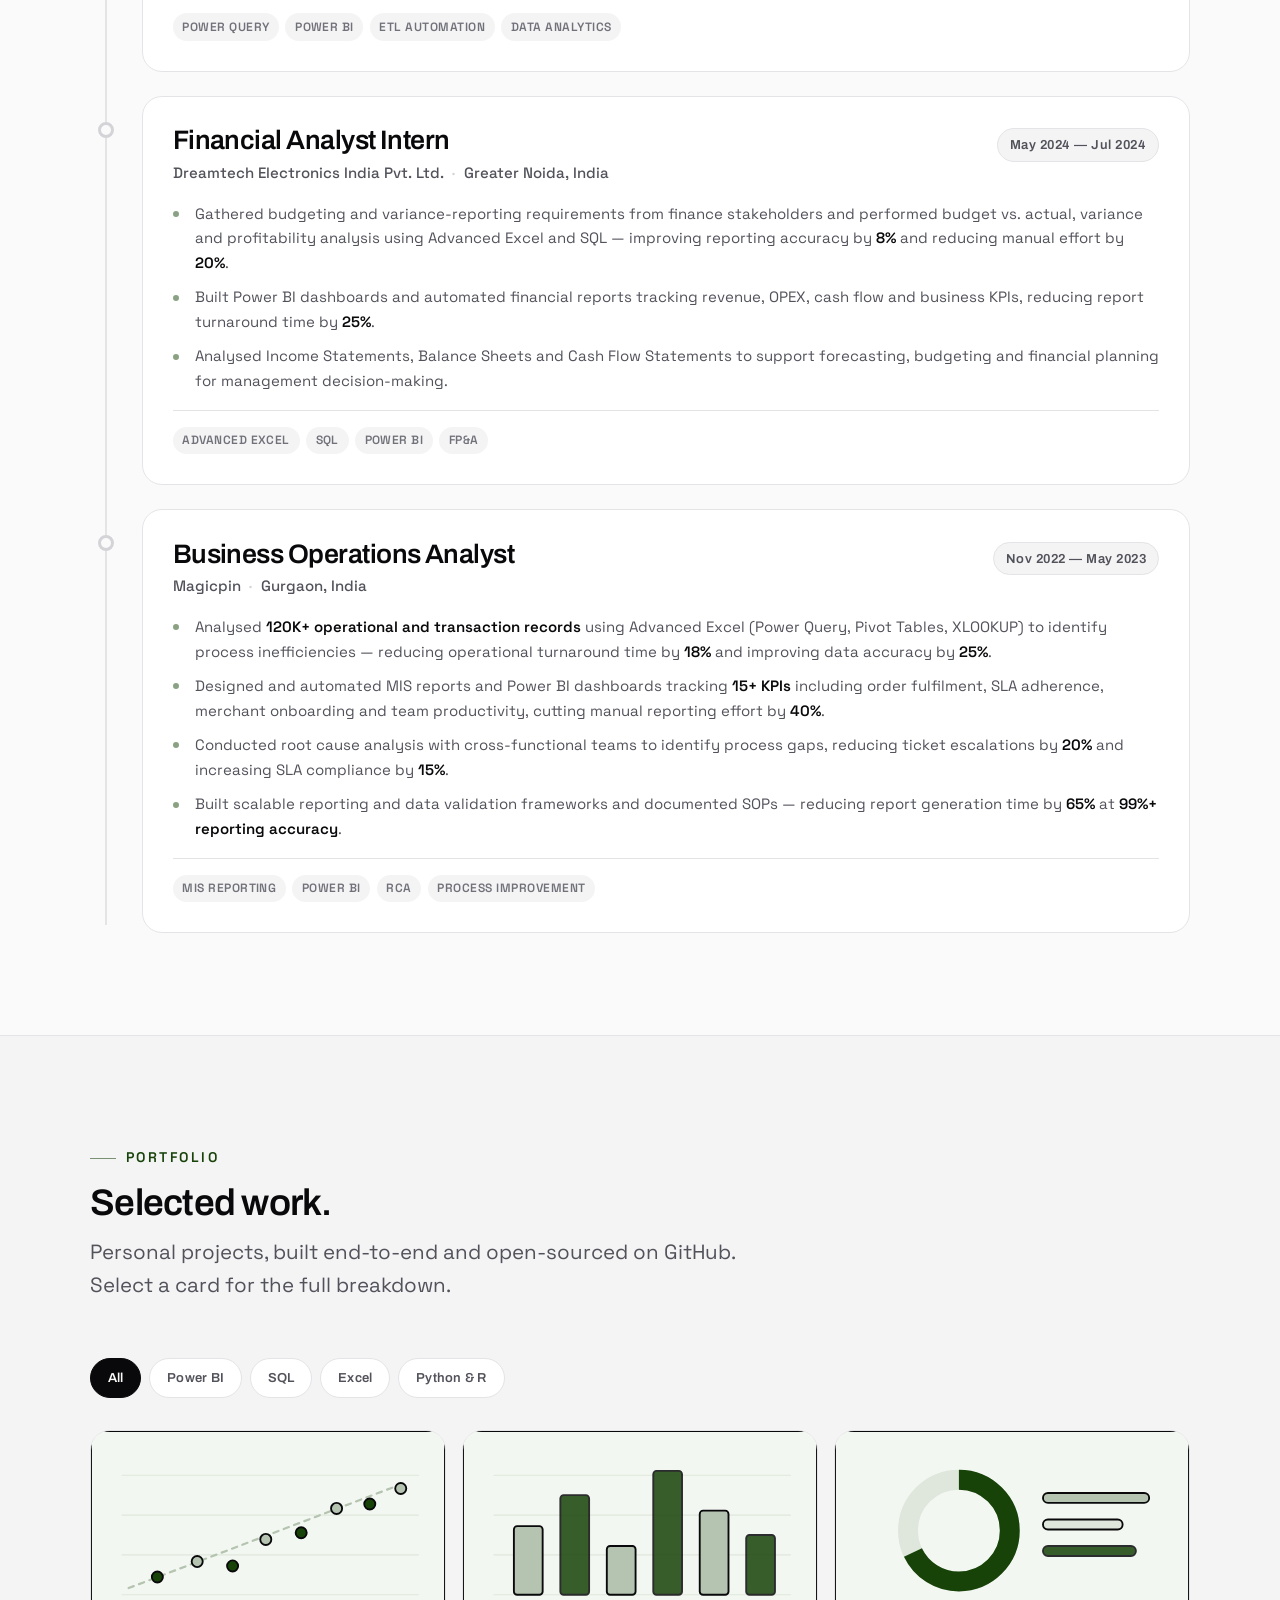
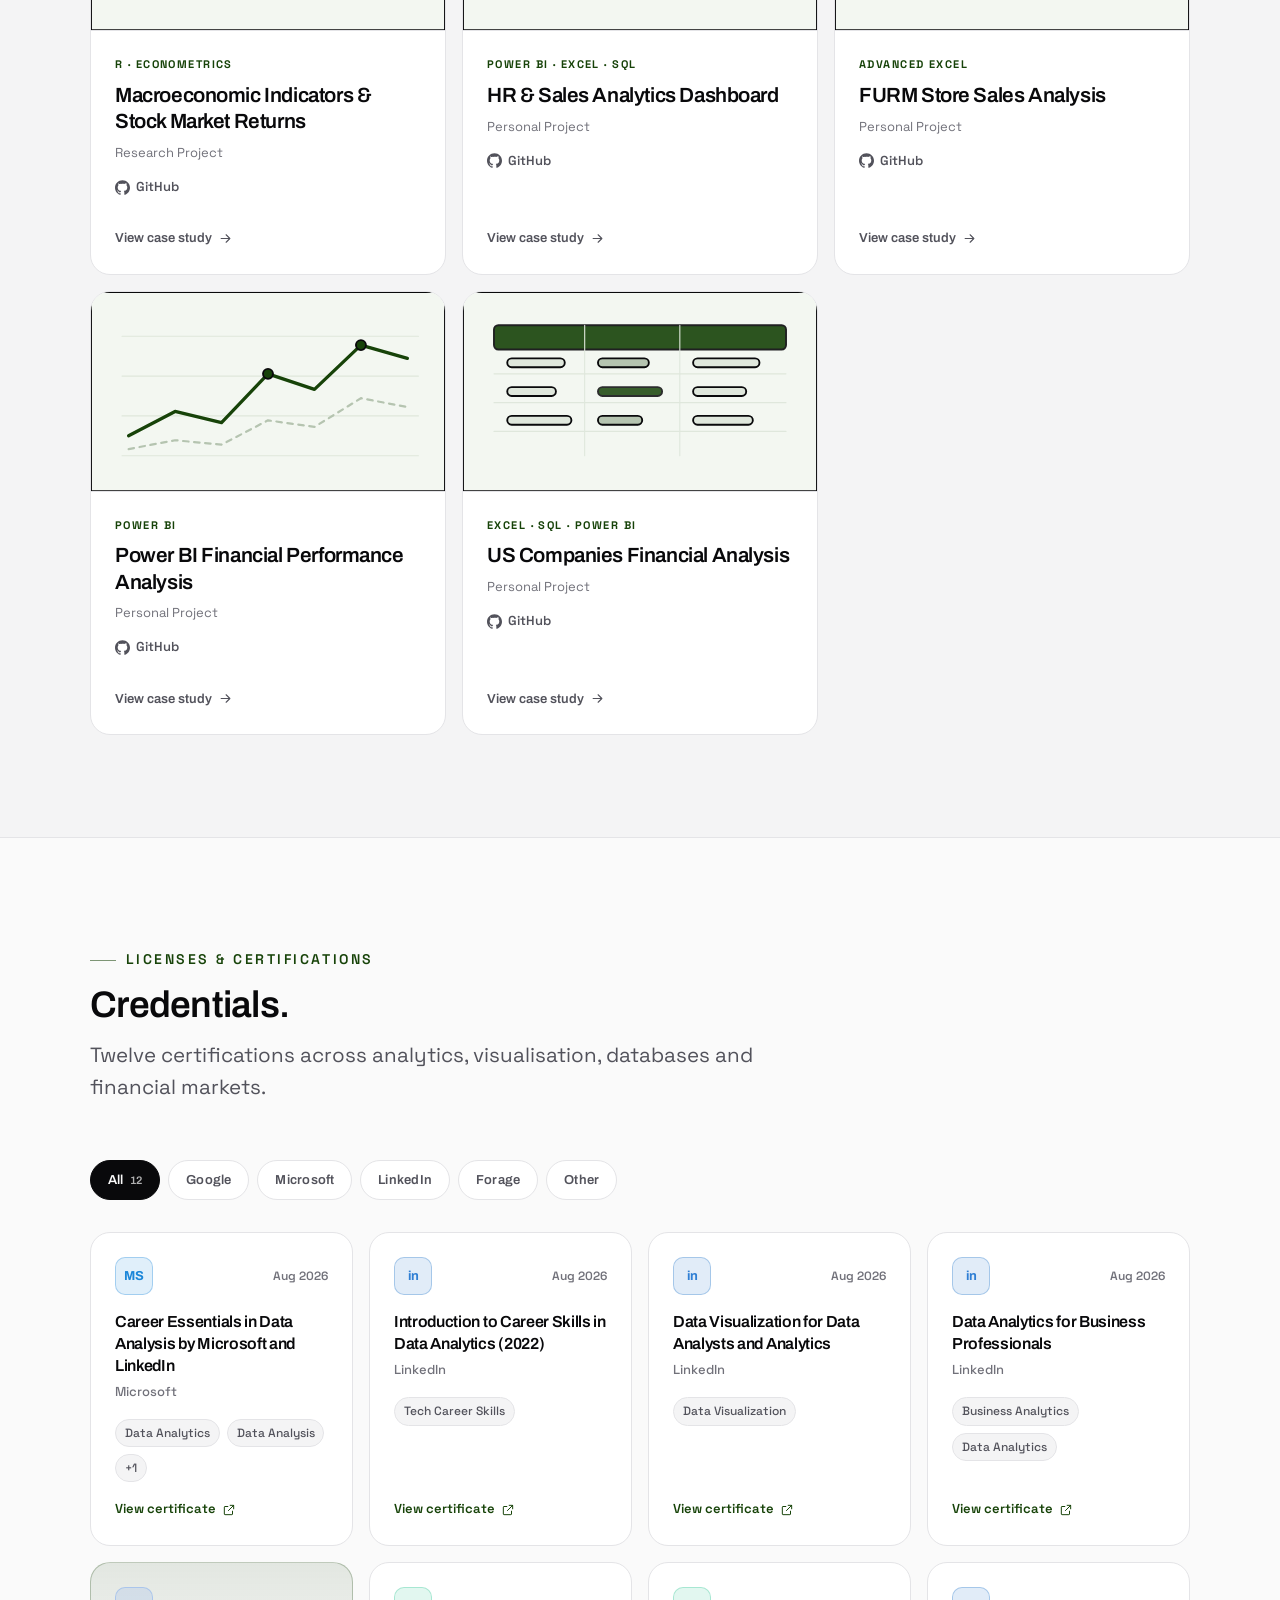
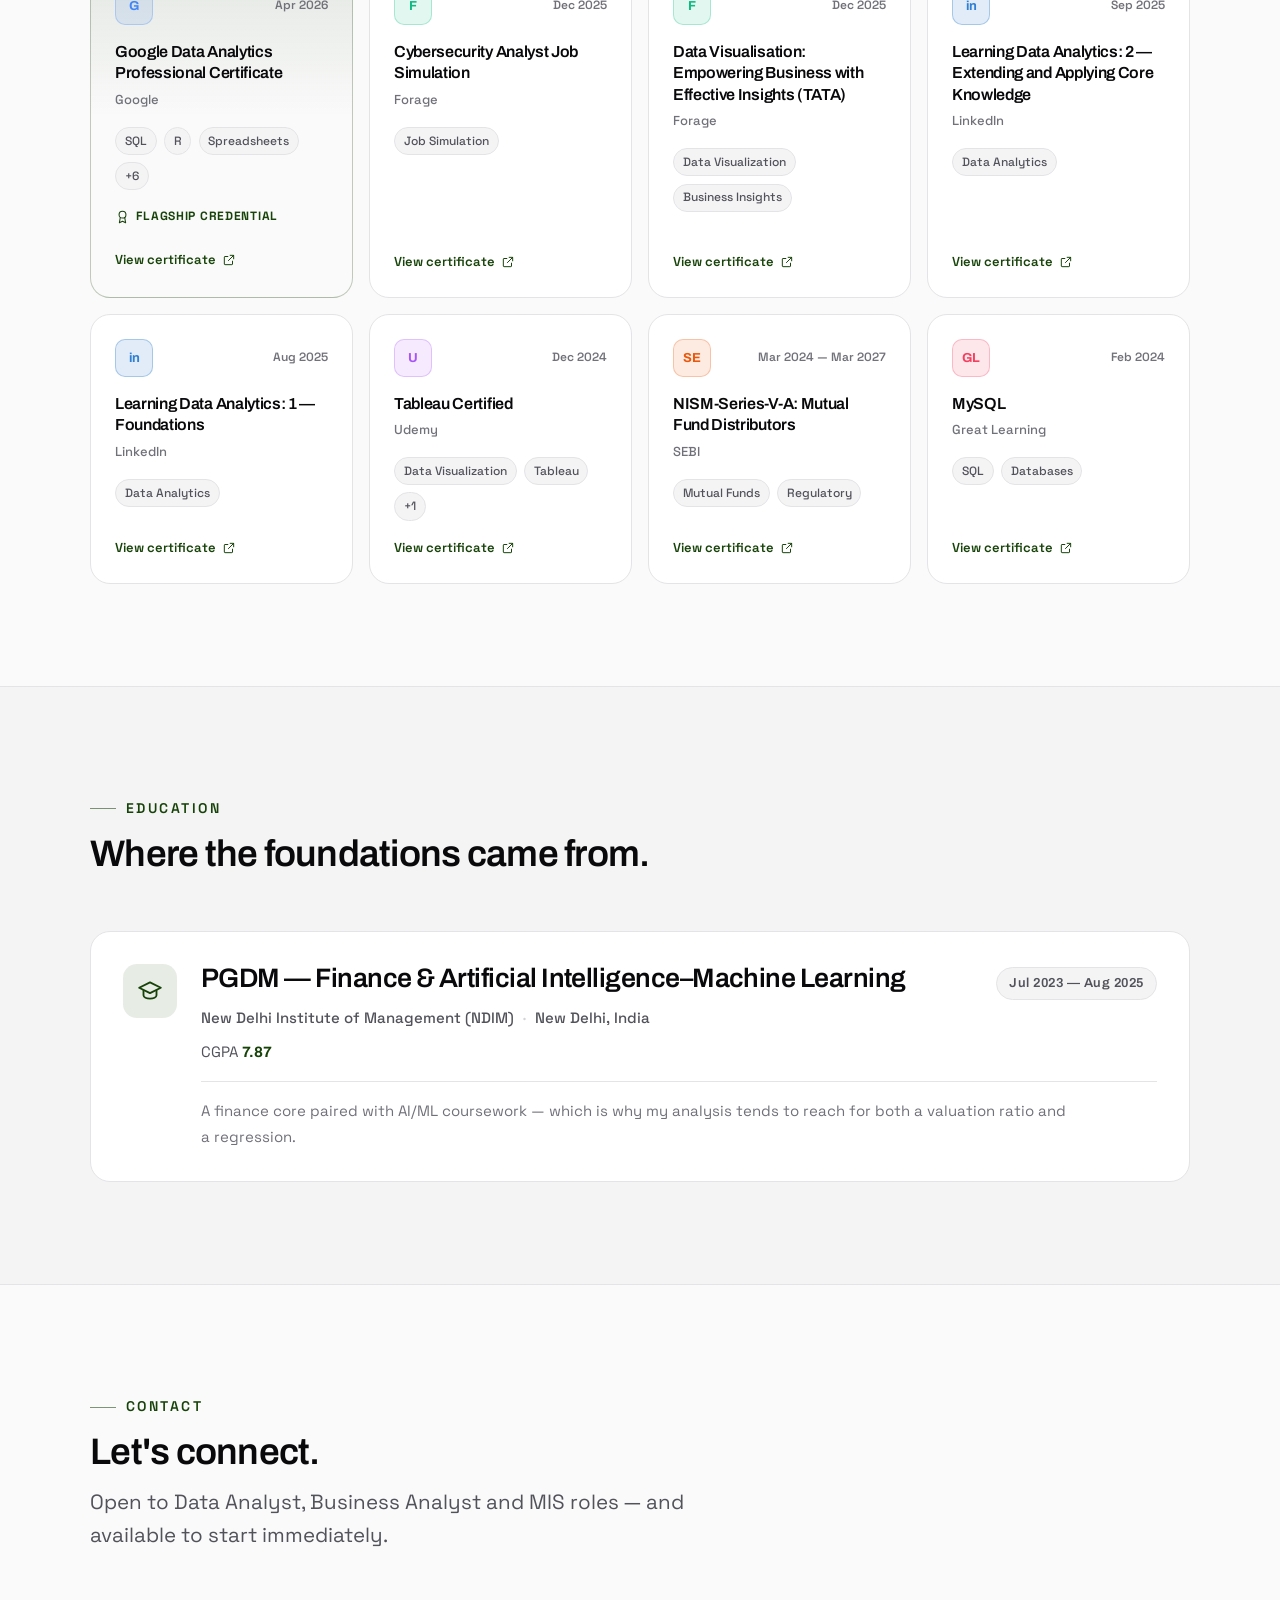
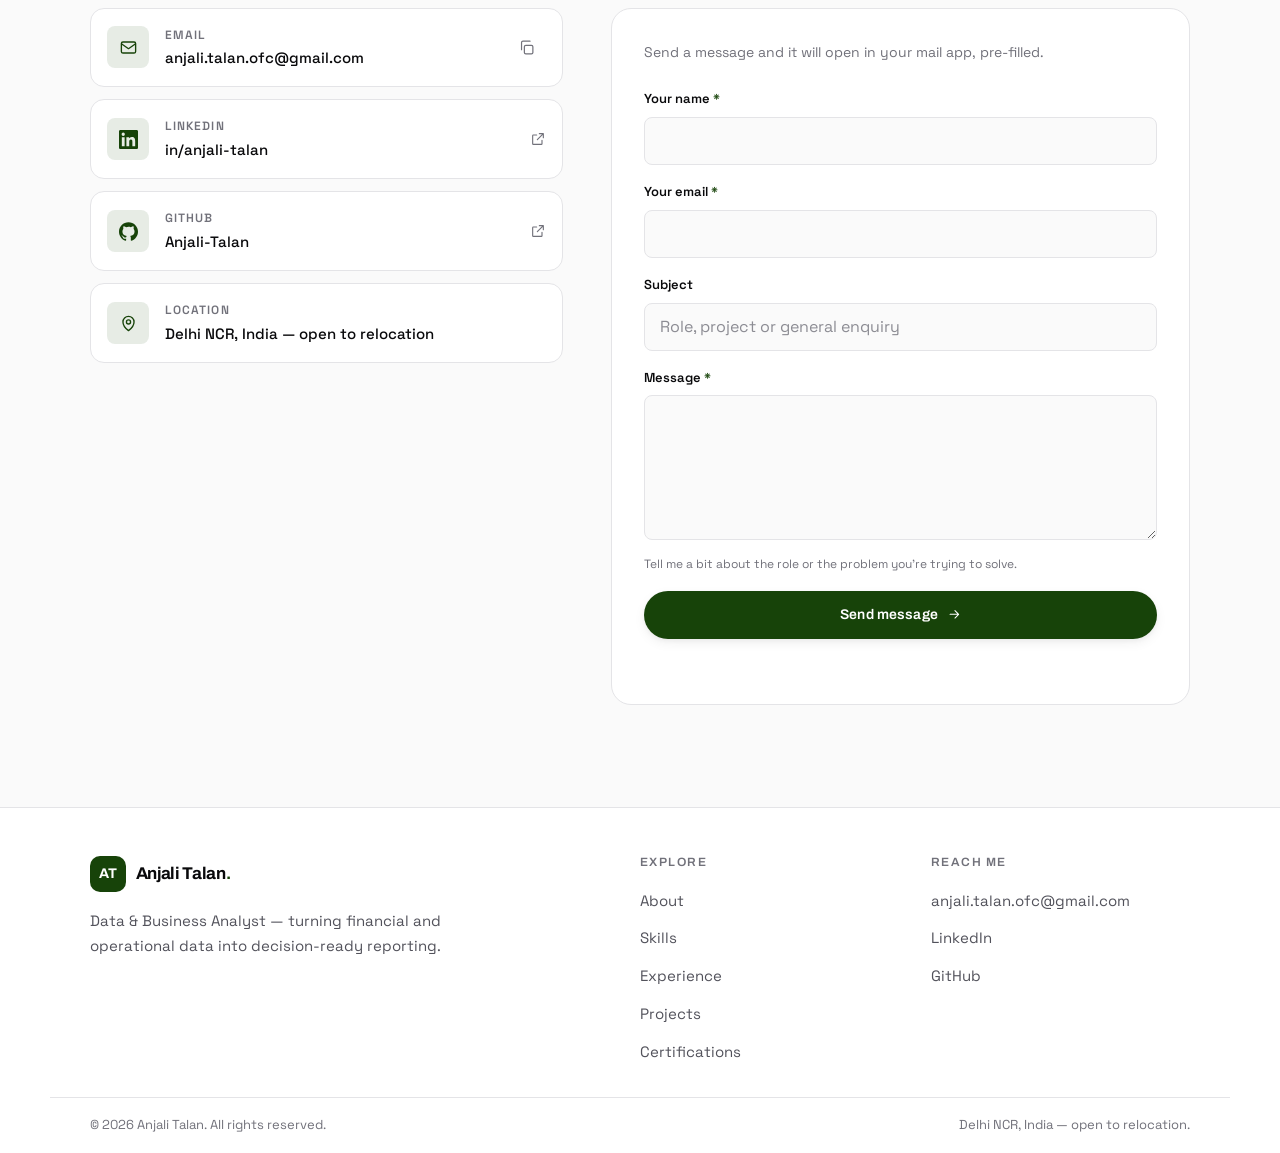
==== commit 9bf80ccb: "chnages" ====
--- a/index.html
+++ b/index.html
@@ -447,7 +447,7 @@
     <header class="section__head reveal">
       <p class="eyebrow">Portfolio</p>
       <h2 class="section__title">Selected work.</h2>
-      <p class="section__sub">Research projects and the reporting products I built inside each role. Select a card for the full breakdown.</p>
+      <p class="section__sub">Personal projects, built end-to-end and open-sourced on GitHub. Select a card for the full breakdown.</p>
     </header>
 
     <div class="filters reveal" role="group" aria-label="Filter projects by tool">
@@ -466,204 +466,145 @@
           <p class="card__kicker">R · Econometrics</p>
           <h3 class="card__title">Macroeconomic Indicators &amp; Stock Market Returns</h3>
           <p class="card__type">Research Project</p>
+          <a class="card__gh" href="https://github.com/Anjali-Talan/Impact-of-Macroeconomic-Indicators-on-Stock-Market-Returns/tree/main" target="_blank" rel="noopener"><svg class="ico"><use href="#i-github"/></svg>GitHub</a>
         </div>
         <span class="card__open">View case study<svg class="ico"><use href="#i-arrow"/></svg></span>
         <template class="card__detail">
-          <p class="modal__lead">A 27-year time-series study of what actually moves Indian equity returns — and over what horizon.</p>
-          <h4>The question</h4>
-          <p>Indian equity commentary tends to attribute index moves to whatever macro number printed that week. I wanted to test which macroeconomic variables hold a genuine long-run relationship with returns, and which only bite in the short run.</p>
-          <h4>Approach</h4>
-          <ul>
-            <li>Assembled and cleaned <strong>27 years of Nifty 50 and BSE Sensex data (1996–2023)</strong> alongside macroeconomic indicators.</li>
-            <li>Ran <strong>ADF tests</strong> to establish stationarity and the correct order of integration for each series.</li>
-            <li>Modelled the system with <strong>VAR</strong>, then <strong>VECM</strong> to separate long-run equilibrium from short-run correction.</li>
-          </ul>
-          <h4>What it found</h4>
-          <ul>
-            <li><strong>GDP and FDI</strong> were statistically significant long-run drivers of equity returns.</li>
-            <li><strong>Inflation</strong> acted as a short-term drag rather than a structural factor.</li>
-          </ul>
-          <p class="modal__meta"><strong>Tools:</strong> R · ADF · VAR · VECM · Time-series econometrics</p>
+          <p class="modal__lead">A 27-year time-series study (1996–2023) of which macroeconomic variables actually move Nifty 50 and BSE Sensex returns — and over what horizon.</p>
+          <h4>The objective</h4>
+          <ul>
+            <li>Examine long-run relationships between GDP, inflation, FDI, unemployment, interest rates and exchange rate against Nifty 50 &amp; BSE Sensex using <strong>Johansen Cointegration</strong>.</li>
+            <li>Analyse short-term adjustments with a <strong>Vector Error Correction Model (VECM)</strong>.</li>
+            <li>Test predictive relationships with <strong>Granger Causality</strong>, and forecast using <strong>Impulse Response Functions (IRF)</strong> and VAR.</li>
+          </ul>
+          <h4>Method</h4>
+          <ul>
+            <li>Assembled <strong>1996–2023</strong> data on Nifty 50, BSE Sensex and key macro indicators from RBI, NSE, BSE, World Bank and IMF.</li>
+            <li>Ran <strong>ADF tests</strong> for stationarity, then Johansen Cointegration, VECM, Granger Causality and IRF/VAR forecasting in R (tseries, urca, vars, lmtest, ggplot2).</li>
+          </ul>
+          <h4>Key findings</h4>
+          <ul>
+            <li><strong>GDP</strong> significantly drives stock market returns, confirmed by Granger causality and impulse response functions.</li>
+            <li><strong>Inflation and unemployment</strong> negatively affect short-term returns; interest rate hikes suppress performance.</li>
+            <li>Long-run cointegration holds — short-run shocks are absorbed over time — with forecasts pointing to continued upward trends alongside rising inflation risk.</li>
+          </ul>
+          <p class="modal__meta"><strong>Tools:</strong> R (tseries, urca, vars, lmtest, ggplot2) · ADF · Johansen Cointegration · VECM · Granger Causality · VAR/IRF</p>
+          <a class="btn btn--ghost btn--sm" href="https://github.com/Anjali-Talan/Impact-of-Macroeconomic-Indicators-on-Stock-Market-Returns/tree/main" target="_blank" rel="noopener" style="margin-top:1rem">View on GitHub<svg class="ico"><use href="#i-github"/></svg></a>
         </template>
       </article>
 
-      <article class="card card--project reveal" data-reveal-delay="60" data-cat="powerbi sql excel" tabindex="0" role="button" aria-label="Open details: Portfolio Performance and Benchmark Dashboard">
+      <article class="card card--project reveal" data-reveal-delay="60" data-cat="powerbi excel sql" tabindex="0" role="button" aria-label="Open details: HR and Sales Analytics Dashboard">
+        <div class="card__thumb"><svg viewBox="0 0 320 180" class="thumb"><use href="#t-bars"/></svg></div>
+        <div class="card__body">
+          <p class="card__kicker">Power BI · Excel · SQL</p>
+          <h3 class="card__title">HR &amp; Sales Analytics Dashboard</h3>
+          <p class="card__type">Personal Project</p>
+          <a class="card__gh" href="https://github.com/Anjali-Talan/HR-Sales-Analytics-Dashboard-/tree/main" target="_blank" rel="noopener"><svg class="ico"><use href="#i-github"/></svg>GitHub</a>
+        </div>
+        <span class="card__open">View case study<svg class="ico"><use href="#i-arrow"/></svg></span>
+        <template class="card__detail">
+          <p class="modal__lead">Two Power BI dashboards in one project — employee attrition and sales performance — turning raw HR and sales data into decisions teams can act on.</p>
+          <h4>The brief</h4>
+          <p>A compact business-analytics project combining HR Employee Attrition Analysis and Sales Performance Analysis, built to turn raw business data into clear KPIs, trends and actionable insight.</p>
+          <h4>HR employee attrition analysis</h4>
+          <ul>
+            <li>Analysed <strong>1,470 employees</strong> with 237 attritions — an overall attrition rate of <strong>16.1%</strong>.</li>
+            <li>Overtime employees showed a <strong>30.5%</strong> attrition rate versus 10.4% for those without overtime.</li>
+            <li>Sales had the highest departmental attrition (~20.6%); entry-level employees the highest job-level attrition (~26.3%); Sales Representatives the highest by role (~39.8%).</li>
+          </ul>
+          <h4>Sales performance analysis</h4>
+          <ul>
+            <li>Total sales of <strong>~$34.49M</strong> across 209K units sold, with December the strongest month (~$4.61M).</li>
+            <li>San Francisco led city sales (~$8.26M); MacBook Pro Laptop was the top-revenue product (~$8.04M); AAA Batteries (4-pack) the top seller by volume (~31K units).</li>
+          </ul>
+          <p class="modal__meta"><strong>Tools:</strong> Power BI · Excel/CSV · SQL</p>
+          <a class="btn btn--ghost btn--sm" href="https://github.com/Anjali-Talan/HR-Sales-Analytics-Dashboard-/tree/main" target="_blank" rel="noopener" style="margin-top:1rem">View on GitHub<svg class="ico"><use href="#i-github"/></svg></a>
+        </template>
+      </article>
+
+      <article class="card card--project reveal" data-reveal-delay="120" data-cat="excel" tabindex="0" role="button" aria-label="Open details: FURM Store Sales Analysis">
+        <div class="card__thumb"><svg viewBox="0 0 320 180" class="thumb"><use href="#t-donut"/></svg></div>
+        <div class="card__body">
+          <p class="card__kicker">Advanced Excel</p>
+          <h3 class="card__title">FURM Store Sales Analysis</h3>
+          <p class="card__type">Personal Project</p>
+          <a class="card__gh" href="https://github.com/Anjali-Talan/FURM-Store-Sales-Analysis/tree/main" target="_blank" rel="noopener"><svg class="ico"><use href="#i-github"/></svg>GitHub</a>
+        </div>
+        <span class="card__open">View case study<svg class="ico"><use href="#i-arrow"/></svg></span>
+        <template class="card__detail">
+          <p class="modal__lead">A full pivot-table build of FURM Store's 2022 sales and order data — sales, channel mix, geography and customer demographics in one interactive Excel dashboard.</p>
+          <h4>The brief</h4>
+          <p>Analysing FURM Store's 2022 sales and order data in Microsoft Excel — data cleaning, pivot-table analysis and an interactive dashboard covering sales performance, order status, customer demographics, states and sales channels.</p>
+          <h4>Key findings</h4>
+          <ul>
+            <li>Total sales of <strong>₹21.14M</strong> across 31K+ orders, with ~92% delivered.</li>
+            <li>Women contributed <strong>~64%</strong> of total sales versus ~36% from men.</li>
+            <li>Maharashtra was the top state (₹2.99M), followed by Karnataka (₹2.65M); March was the strongest month (₹1.93M), November the weakest (₹1.62M).</li>
+            <li>Amazon led order channels (~35%), followed by Myntra (~23%) and Flipkart (~22%).</li>
+          </ul>
+          <h4>Business takeaways</h4>
+          <ul>
+            <li>Women are the primary customer segment, and Maharashtra/Karnataka are the strongest regional markets.</li>
+            <li>A ~92% delivery rate is strong, though returns, refunds and cancellations remain an improvement opportunity.</li>
+          </ul>
+          <p class="modal__meta"><strong>Tools:</strong> Microsoft Excel · Pivot Tables &amp; Charts · Slicers</p>
+          <a class="btn btn--ghost btn--sm" href="https://github.com/Anjali-Talan/FURM-Store-Sales-Analysis/tree/main" target="_blank" rel="noopener" style="margin-top:1rem">View on GitHub<svg class="ico"><use href="#i-github"/></svg></a>
+        </template>
+      </article>
+
+      <article class="card card--project reveal" data-cat="powerbi" tabindex="0" role="button" aria-label="Open details: Power BI Financial Performance Analysis">
         <div class="card__thumb"><svg viewBox="0 0 320 180" class="thumb"><use href="#t-line"/></svg></div>
         <div class="card__body">
-          <p class="card__kicker">Power BI · SQL · Excel</p>
-          <h3 class="card__title">Portfolio Performance &amp; Benchmark Dashboard</h3>
-          <p class="card__type">Yes Securities</p>
+          <p class="card__kicker">Power BI</p>
+          <h3 class="card__title">Power BI Financial Performance Analysis</h3>
+          <p class="card__type">Personal Project</p>
+          <a class="card__gh" href="https://github.com/Anjali-Talan/powerbi-financial-performance-analysis/tree/main" target="_blank" rel="noopener"><svg class="ico"><use href="#i-github"/></svg>GitHub</a>
         </div>
         <span class="card__open">View case study<svg class="ico"><use href="#i-arrow"/></svg></span>
         <template class="card__detail">
-          <p class="modal__lead">A single Power BI view for portfolio performance, sector-wise trends and benchmark returns — replacing a stack of manual workbooks.</p>
+          <p class="modal__lead">A six-page Power BI dashboard turning three years of general-ledger data into an executive view of revenue, profitability, geography, balance sheet and cash flow.</p>
           <h4>The brief</h4>
-          <p>Investment advisors and portfolio managers needed performance and benchmark reporting on a regular cadence. The existing process was assembled by hand each cycle, which made it slow and hard to trust.</p>
-          <h4>What I built</h4>
-          <ul>
-            <li>Automated Excel reporting models feeding a Power BI dashboard covering portfolio performance, sector-wise trends and benchmark returns.</li>
-            <li>SQL extraction and transformation layer pulling investment and portfolio data straight from the relational source.</li>
-            <li>Validation and reconciliation steps built into the refresh, rather than bolted on afterwards.</li>
-          </ul>
-          <h4>Impact</h4>
-          <ul>
-            <li><strong>30%</strong> reduction in manual reporting effort.</li>
-            <li><strong>25%</strong> faster report turnaround, with data integrity maintained.</li>
-          </ul>
-          <p class="modal__meta"><strong>Tools:</strong> Power BI · SQL · Advanced Excel (Power Query, Pivot Tables)</p>
+          <p>Built to answer five questions: how financial performance is changing, what's driving revenue and profitability, which countries contribute most value, what the company's financial position is, and where cash is generated and deployed — covering 2018–2020.</p>
+          <h4>Key findings</h4>
+          <ul>
+            <li>Revenue grew from <strong>3.58M (2018)</strong> to <strong>7.84M (2020)</strong>, with gross profit growing alongside it from 2.38M to 5.34M.</li>
+            <li>Net profit margin moved from 17.45% (2018) up to 22.87% (2019), then fell back to 16.46% (2020) as operating costs — sales &amp; distribution, marketing, admin, D&amp;A — rose.</li>
+            <li>New Zealand posted the highest net-profit margin (37.35%), while Australia was negative (-11.86%); the USA was the largest contributor by sales and gross profit.</li>
+            <li>Current ratio stayed above 5x across the period; operations were consistently cash-generative while investing was a net outflow and financing a net inflow.</li>
+          </ul>
+          <h4>Dashboard pages</h4>
+          <ul><li>Executive Overview, P&amp;L, Sales &amp; Profitability, Country Analysis, Balance Sheet, Cash Flow.</li></ul>
+          <p class="modal__meta"><strong>Tools:</strong> Power BI · DAX measures · KPI cards · Waterfall &amp; matrix visuals</p>
+          <a class="btn btn--ghost btn--sm" href="https://github.com/Anjali-Talan/powerbi-financial-performance-analysis/tree/main" target="_blank" rel="noopener" style="margin-top:1rem">View on GitHub<svg class="ico"><use href="#i-github"/></svg></a>
         </template>
       </article>
 
-      <article class="card card--project reveal" data-reveal-delay="120" data-cat="excel sql" tabindex="0" role="button" aria-label="Open details: Equity Fundamental and Comparative Screener">
+      <article class="card card--project reveal" data-reveal-delay="60" data-cat="powerbi sql excel" tabindex="0" role="button" aria-label="Open details: US Companies Financial Analysis">
         <div class="card__thumb"><svg viewBox="0 0 320 180" class="thumb"><use href="#t-table"/></svg></div>
         <div class="card__body">
-          <p class="card__kicker">Advanced Excel · SQL</p>
-          <h3 class="card__title">Equity Fundamental &amp; Comparative Screener</h3>
-          <p class="card__type">Yes Securities</p>
+          <p class="card__kicker">Excel · SQL · Power BI</p>
+          <h3 class="card__title">US Companies Financial Analysis</h3>
+          <p class="card__type">Personal Project</p>
+          <a class="card__gh" href="https://github.com/Anjali-Talan/US-COMPANIES-FINANCIAL-ANALYSIS/tree/main" target="_blank" rel="noopener"><svg class="ico"><use href="#i-github"/></svg>GitHub</a>
         </div>
         <span class="card__open">View case study<svg class="ico"><use href="#i-arrow"/></svg></span>
         <template class="card__detail">
-          <p class="modal__lead">Fundamental and comparative analysis across 500+ listed companies, held to a 98%+ accuracy standard.</p>
-          <h4>The brief</h4>
-          <p>Investment research needed consistent, comparable fundamentals across a wide universe of listed companies — not per-analyst spreadsheets with per-analyst assumptions.</p>
-          <h4>What I built</h4>
-          <ul>
-            <li>A processing layer over financial datasets for <strong>500+ listed companies</strong> using Power Query, Pivot Tables and XLOOKUP, with SQL for the heavier extraction.</li>
-            <li>Standardised ratio calculations — <strong>P/E, ROE, ROCE, EPS, Debt-to-Equity</strong> — so comparisons were like-for-like.</li>
-            <li>A validation and reconciliation pass that reconciled figures back to source before anything reached research.</li>
-          </ul>
-          <h4>Impact</h4>
-          <ul><li><strong>98%+ data accuracy</strong> sustained across the universe, feeding investment research and portfolio strategy.</li></ul>
-          <p class="modal__meta"><strong>Tools:</strong> Advanced Excel (Power Query, Pivot Tables, XLOOKUP) · SQL</p>
-        </template>
-      </article>
-
-      <article class="card card--project reveal" data-cat="sql" tabindex="0" role="button" aria-label="Open details: Investment Data SQL Layer and Query Optimisation">
-        <div class="card__thumb"><svg viewBox="0 0 320 180" class="thumb"><use href="#t-flow"/></svg></div>
-        <div class="card__body">
-          <p class="card__kicker">SQL</p>
-          <h3 class="card__title">Investment Data SQL Layer &amp; Query Optimisation</h3>
-          <p class="card__type">Yes Securities</p>
-        </div>
-        <span class="card__open">View case study<svg class="ico"><use href="#i-arrow"/></svg></span>
-        <template class="card__detail">
-          <p class="modal__lead">Rewriting the extraction layer so reporting stopped waiting on the database.</p>
-          <h4>The problem</h4>
-          <p>Report turnaround was being held up in the extract step. Queries had grown organically and were doing more work than the outputs required.</p>
-          <h4>What I did</h4>
-          <ul>
-            <li>Developed and optimised SQL queries to extract, transform and analyse investment and portfolio data from relational databases.</li>
-            <li>Restructured the transformation logic so downstream Excel and Power BI models consumed a clean, consistent shape.</li>
-            <li>Kept validation in-line so speed gains never came at the cost of data integrity.</li>
-          </ul>
-          <h4>Impact</h4>
-          <ul><li><strong>25%</strong> reduction in report turnaround time, with integrity maintained.</li></ul>
-          <p class="modal__meta"><strong>Tools:</strong> SQL · Relational databases</p>
-        </template>
-      </article>
-
-      <article class="card card--project reveal" data-reveal-delay="60" data-cat="excel sql" tabindex="0" role="button" aria-label="Open details: Budget vs Actual Variance and Profitability Model">
-        <div class="card__thumb"><svg viewBox="0 0 320 180" class="thumb"><use href="#t-bars"/></svg></div>
-        <div class="card__body">
-          <p class="card__kicker">Advanced Excel · SQL</p>
-          <h3 class="card__title">Budget vs. Actual Variance &amp; Profitability Model</h3>
-          <p class="card__type">Dreamtech Electronics</p>
-        </div>
-        <span class="card__open">View case study<svg class="ico"><use href="#i-arrow"/></svg></span>
-        <template class="card__detail">
-          <p class="modal__lead">A repeatable variance pack for finance stakeholders, replacing a rebuilt-from-scratch monthly cycle.</p>
-          <h4>The brief</h4>
-          <p>Finance needed budget vs. actual, variance and profitability analysis on a regular cadence. I started by gathering the budgeting and variance-reporting requirements directly from the stakeholders who'd be reading it.</p>
-          <h4>What I built</h4>
-          <ul>
-            <li>A structured variance model in Advanced Excel, with SQL feeding the underlying actuals.</li>
-            <li>Profitability analysis layered on the same base, so budget, variance and margin all reconciled to one source.</li>
-            <li>Analysis of Income Statements, Balance Sheets and Cash Flow Statements supporting forecasting and financial planning.</li>
-          </ul>
-          <h4>Impact</h4>
-          <ul>
-            <li><strong>8%</strong> improvement in reporting accuracy.</li>
-            <li><strong>20%</strong> reduction in manual effort per cycle.</li>
-          </ul>
-          <p class="modal__meta"><strong>Tools:</strong> Advanced Excel · SQL · Financial statement analysis</p>
-        </template>
-      </article>
-
-      <article class="card card--project reveal" data-reveal-delay="120" data-cat="powerbi excel" tabindex="0" role="button" aria-label="Open details: Financial KPI and Cash Flow Dashboard">
-        <div class="card__thumb"><svg viewBox="0 0 320 180" class="thumb"><use href="#t-donut"/></svg></div>
-        <div class="card__body">
-          <p class="card__kicker">Power BI · Excel</p>
-          <h3 class="card__title">Financial KPI &amp; Cash Flow Dashboard</h3>
-          <p class="card__type">Dreamtech Electronics</p>
-        </div>
-        <span class="card__open">View case study<svg class="ico"><use href="#i-arrow"/></svg></span>
-        <template class="card__detail">
-          <p class="modal__lead">Revenue, OPEX, cash flow and business KPIs in one place, refreshed automatically.</p>
-          <h4>The brief</h4>
-          <p>Management decisions were being made on reports that arrived late because they were assembled by hand.</p>
-          <h4>What I built</h4>
-          <ul>
-            <li>Power BI dashboards tracking <strong>revenue, OPEX, cash flow</strong> and core business KPIs.</li>
-            <li>Automated financial reports feeding the same numbers, so the dashboard and the pack never disagreed.</li>
-            <li>Statement-level analysis supporting forecasting and budgeting cycles.</li>
-          </ul>
-          <h4>Impact</h4>
-          <ul><li><strong>25%</strong> reduction in report turnaround time.</li></ul>
-          <p class="modal__meta"><strong>Tools:</strong> Power BI · Advanced Excel</p>
-        </template>
-      </article>
-
-      <article class="card card--project reveal" data-cat="powerbi excel" tabindex="0" role="button" aria-label="Open details: Operations MIS and SLA Performance Dashboard">
-        <div class="card__thumb"><svg viewBox="0 0 320 180" class="thumb"><use href="#t-bars"/></svg></div>
-        <div class="card__body">
-          <p class="card__kicker">Power BI · Advanced Excel</p>
-          <h3 class="card__title">Operations MIS &amp; SLA Performance Dashboard</h3>
-          <p class="card__type">Magicpin</p>
-        </div>
-        <span class="card__open">View case study<svg class="ico"><use href="#i-arrow"/></svg></span>
-        <template class="card__detail">
-          <p class="modal__lead">15+ operational KPIs in one automated MIS — order fulfilment, SLA adherence, merchant onboarding and team productivity.</p>
-          <h4>The brief</h4>
-          <p>Operations was tracking performance across several disconnected reports, each rebuilt manually. Nobody had a single view of whether SLAs were actually being met.</p>
-          <h4>What I built</h4>
-          <ul>
-            <li>Automated MIS reports and Power BI dashboards covering <strong>15+ KPIs</strong>.</li>
-            <li>Analysis over <strong>120K+ operational and transaction records</strong> using Power Query, Pivot Tables and XLOOKUP to surface process inefficiencies.</li>
-          </ul>
-          <h4>Impact</h4>
-          <ul>
-            <li><strong>40%</strong> less manual reporting effort.</li>
-            <li><strong>18%</strong> reduction in operational turnaround time (TAT).</li>
-            <li><strong>25%</strong> improvement in data accuracy.</li>
-          </ul>
-          <p class="modal__meta"><strong>Tools:</strong> Power BI · Advanced Excel (Power Query, Pivot Tables, XLOOKUP)</p>
-        </template>
-      </article>
-
-      <article class="card card--project reveal" data-reveal-delay="60" data-cat="excel sql" tabindex="0" role="button" aria-label="Open details: Process RCA and Data Validation Framework">
-        <div class="card__thumb"><svg viewBox="0 0 320 180" class="thumb"><use href="#t-flow"/></svg></div>
-        <div class="card__body">
-          <p class="card__kicker">Excel · SQL · Process</p>
-          <h3 class="card__title">Process RCA &amp; Data Validation Framework</h3>
-          <p class="card__type">Magicpin</p>
-        </div>
-        <span class="card__open">View case study<svg class="ico"><use href="#i-arrow"/></svg></span>
-        <template class="card__detail">
-          <p class="modal__lead">Finding out why tickets were escalating — then building the reporting framework that kept it from recurring.</p>
-          <h4>The problem</h4>
-          <p>Escalations were rising and SLA compliance was slipping, but the reporting couldn't say where in the process things were breaking.</p>
-          <h4>What I did</h4>
-          <ul>
-            <li>Ran <strong>root cause analysis</strong> with cross-functional teams to isolate the actual process gaps.</li>
-            <li>Built scalable reporting and <strong>data validation frameworks</strong>, and documented SOPs so the process survived handover.</li>
-          </ul>
-          <h4>Impact</h4>
-          <ul>
-            <li><strong>20%</strong> fewer ticket escalations.</li>
-            <li><strong>15%</strong> increase in SLA compliance.</li>
-            <li><strong>65%</strong> reduction in report generation time, at <strong>99%+ reporting accuracy</strong>.</li>
-          </ul>
-          <p class="modal__meta"><strong>Tools:</strong> Advanced Excel · SQL · RCA · SOP documentation</p>
+          <p class="modal__lead">A financial screening and benchmarking model scoring 226 US companies against their industry peers — not a price prediction, a fundamentals check.</p>
+          <h4>The question</h4>
+          <p>Which companies demonstrate stronger financial health compared with their industry peers, based on Profit Margin, Revenue Growth, Current Ratio, ROA, Debt-to-Equity and ROE?</p>
+          <h4>Method</h4>
+          <ul>
+            <li>Cleaned and benchmarked company financials against industry averages in Excel, scoring one point per metric that beat the industry benchmark, for a <strong>0–6 Financial Health Score</strong>.</li>
+            <li>Used SQL (CASE WHEN, CTEs, window functions, RANK() and PARTITION BY) to screen, rank and compare companies within industries.</li>
+            <li>Built a three-page Power BI dashboard: Financial Overview, Company Deep Dive and Industry Analysis.</li>
+          </ul>
+          <h4>Key findings</h4>
+          <ul>
+            <li>Average Financial Health Score was <strong>~2.33 / 6</strong>; 3 companies scored a maximum 6, 26 were Strong and 37 Good, against 126 Weak.</li>
+            <li>Strong performance was spread across multiple industries rather than concentrated in one, and high ROE didn't always mean stronger financial health once leverage was factored in.</li>
+          </ul>
+          <p class="modal__meta"><strong>Tools:</strong> Excel (PivotTables, XLOOKUP, benchmarking) · SQL (CTEs, window functions) · Power BI (DAX, KPI cards)</p>
+          <a class="btn btn--ghost btn--sm" href="https://github.com/Anjali-Talan/US-COMPANIES-FINANCIAL-ANALYSIS/tree/main" target="_blank" rel="noopener" style="margin-top:1rem">View on GitHub<svg class="ico"><use href="#i-github"/></svg></a>
         </template>
       </article>
 
@@ -698,7 +639,7 @@
         <h3 class="cert__title">Career Essentials in Data Analysis by Microsoft and LinkedIn</h3>
         <p class="cert__issuer">Microsoft</p>
         <ul class="tags tags--sm"><li>Data Analytics</li><li>Data Analysis</li><li>+1</li></ul>
-        <a class="cert__link" href="assets/img/Certifications/Career Essentials in Data Analysis by Microsoft and LinkedIn.jpg">View certificate<svg class="ico"><use href="#i-arrow"/></svg></a>
+        <a class="cert__link" href="assets/img/Certifications/Career Essentials in Data Analysis by Microsoft and LinkedIn.jpg" target="_blank" rel="noopener">View certificate<svg class="ico"><use href="#i-external"/></svg></a>
       </article>
 
       <article class="card card--cert reveal" data-reveal-delay="40" data-issuer="linkedin">
@@ -706,7 +647,7 @@
         <h3 class="cert__title">Introduction to Career Skills in Data Analytics (2022)</h3>
         <p class="cert__issuer">LinkedIn</p>
         <ul class="tags tags--sm"><li>Tech Career Skills</li></ul>
-        <a class="cert__link" href="assets/img/Certifications/Introduction to Career Skills in Data Analytics 2022.jpg">View certificate<svg class="ico"><use href="#i-arrow"/></svg></a>
+        <a class="cert__link" href="assets/img/Certifications/Introduction to Career Skills in Data Analytics 2022.jpg" target="_blank" rel="noopener">View certificate<svg class="ico"><use href="#i-external"/></svg></a>
       </article>
 
       <article class="card card--cert reveal" data-reveal-delay="80" data-issuer="linkedin">
@@ -714,7 +655,7 @@
         <h3 class="cert__title">Data Visualization for Data Analysts and Analytics</h3>
         <p class="cert__issuer">LinkedIn</p>
         <ul class="tags tags--sm"><li>Data Visualization</li></ul>
-        <a class="cert__link" href="assets/img/Certifications/Data Visualization for Data Analysts and Analytics.jpg">View certificate<svg class="ico"><use href="#i-arrow"/></svg></a>
+        <a class="cert__link" href="assets/img/Certifications/Data Visualization for Data Analysts and Analytics.jpg" target="_blank" rel="noopener">View certificate<svg class="ico"><use href="#i-external"/></svg></a>
       </article>
 
       <article class="card card--cert reveal" data-reveal-delay="120" data-issuer="linkedin">
@@ -722,7 +663,7 @@
         <h3 class="cert__title">Data Analytics for Business Professionals</h3>
         <p class="cert__issuer">LinkedIn</p>
         <ul class="tags tags--sm"><li>Business Analytics</li><li>Data Analytics</li></ul>
-        <a class="cert__link" href="assets/img/Certifications/Data Analytics for Business Professionals.jpg">View certificate<svg class="ico"><use href="#i-arrow"/></svg></a>
+        <a class="cert__link" href="assets/img/Certifications/Data Analytics for Business Professionals.jpg" target="_blank" rel="noopener">View certificate<svg class="ico"><use href="#i-external"/></svg></a>
       </article>
 
       <article class="card card--cert card--feature reveal" data-issuer="google">
@@ -732,7 +673,7 @@
         <ul class="tags tags--sm"><li>SQL</li><li>R</li><li>Spreadsheets</li><li>+6</li></ul>
         <div class="cert__foot">
           <span class="cert__flag"><svg class="ico"><use href="#i-badge"/></svg>Flagship credential</span>
-          <a class="cert__link" href="assets/img/Certifications/Google data analytics professonal certificate.jpg">View certificate<svg class="ico"><use href="#i-arrow"/></svg></a>
+          <a class="cert__link" href="assets/img/Certifications/Google data analytics professonal certificate.jpg" target="_blank" rel="noopener">View certificate<svg class="ico"><use href="#i-external"/></svg></a>
         </div>
       </article>
 
@@ -741,7 +682,7 @@
         <h3 class="cert__title">Cybersecurity Analyst Job Simulation</h3>
         <p class="cert__issuer">Forage</p>
         <ul class="tags tags--sm"><li>Job Simulation</li></ul>
-        <a class="cert__link" href="assets/img/Certifications/Forage - Cybersecurity Analyst.jpg">View certificate<svg class="ico"><use href="#i-arrow"/></svg></a>
+        <a class="cert__link" href="assets/img/Certifications/Forage - Cybersecurity Analyst.jpg" target="_blank" rel="noopener">View certificate<svg class="ico"><use href="#i-external"/></svg></a>
       </article>
 
       <article class="card card--cert reveal" data-reveal-delay="80" data-issuer="forage">
@@ -749,7 +690,7 @@
         <h3 class="cert__title">Data Visualisation: Empowering Business with Effective Insights (TATA)</h3>
         <p class="cert__issuer">Forage</p>
         <ul class="tags tags--sm"><li>Data Visualization</li><li>Business Insights</li></ul>
-        <a class="cert__link" href="assets/img/Certifications/Forage -Data Visualisation.jpg">View certificate<svg class="ico"><use href="#i-arrow"/></svg></a>
+        <a class="cert__link" href="assets/img/Certifications/Forage -Data Visualisation.jpg" target="_blank" rel="noopener">View certificate<svg class="ico"><use href="#i-external"/></svg></a>
       </article>
 
       <article class="card card--cert reveal" data-reveal-delay="120" data-issuer="linkedin">
@@ -757,7 +698,7 @@
         <h3 class="cert__title">Learning Data Analytics: 2 — Extending and Applying Core Knowledge</h3>
         <p class="cert__issuer">LinkedIn</p>
         <ul class="tags tags--sm"><li>Data Analytics</li></ul>
-        <a class="cert__link" href="assets/img/Certifications/Learning Data Analytics Part 2 Extending and Applying Core Knowledge.jpg">View certificate<svg class="ico"><use href="#i-arrow"/></svg></a>
+        <a class="cert__link" href="assets/img/Certifications/Learning Data Analytics Part 2 Extending and Applying Core Knowledge.jpg" target="_blank" rel="noopener">View certificate<svg class="ico"><use href="#i-external"/></svg></a>
       </article>
 
       <article class="card card--cert reveal" data-issuer="linkedin">
@@ -765,7 +706,7 @@
         <h3 class="cert__title">Learning Data Analytics: 1 — Foundations</h3>
         <p class="cert__issuer">LinkedIn</p>
         <ul class="tags tags--sm"><li>Data Analytics</li></ul>
-        <a class="cert__link" href="assets/img/Certifications/Learning Data Analytics 1 Foundations.jpg">View certificate<svg class="ico"><use href="#i-arrow"/></svg></a>
+        <a class="cert__link" href="assets/img/Certifications/Learning Data Analytics 1 Foundations.jpg" target="_blank" rel="noopener">View certificate<svg class="ico"><use href="#i-external"/></svg></a>
       </article>
 
       <article class="card card--cert reveal" data-reveal-delay="40" data-issuer="other">
@@ -773,7 +714,7 @@
         <h3 class="cert__title">Tableau Certified</h3>
         <p class="cert__issuer">Udemy</p>
         <ul class="tags tags--sm"><li>Data Visualization</li><li>Tableau</li><li>+1</li></ul>
-        <a class="cert__link" href="assets/img/Certifications/Udemy Tableau Certifcation.jpg">View certificate<svg class="ico"><use href="#i-arrow"/></svg></a>
+        <a class="cert__link" href="assets/img/Certifications/Udemy Tableau Certifcation.jpg" target="_blank" rel="noopener">View certificate<svg class="ico"><use href="#i-external"/></svg></a>
       </article>
 
       <article class="card card--cert reveal" data-reveal-delay="80" data-issuer="other">
@@ -781,7 +722,7 @@
         <h3 class="cert__title">NISM-Series-V-A: Mutual Fund Distributors</h3>
         <p class="cert__issuer">SEBI</p>
         <ul class="tags tags--sm"><li>Mutual Funds</li><li>Regulatory</li></ul>
-        <a class="cert__link" href="assets/img/Certifications/NISM CERTIFICATION.jpg">View certificate<svg class="ico"><use href="#i-arrow"/></svg></a>
+        <a class="cert__link" href="assets/img/Certifications/NISM CERTIFICATION.jpg" target="_blank" rel="noopener">View certificate<svg class="ico"><use href="#i-external"/></svg></a>
       </article>
 
       <article class="card card--cert reveal" data-reveal-delay="120" data-issuer="other">
@@ -789,7 +730,7 @@
         <h3 class="cert__title">MySQL</h3>
         <p class="cert__issuer">Great Learning</p>
         <ul class="tags tags--sm"><li>SQL</li><li>Databases</li></ul>
-        <a class="cert__link" href="assets/img/Certifications/SQL project for beginner certification.jpeg">View certificate<svg class="ico"><use href="#i-arrow"/></svg></a>
+        <a class="cert__link" href="assets/img/Certifications/SQL project for beginner certification.jpeg" target="_blank" rel="noopener">View certificate<svg class="ico"><use href="#i-external"/></svg></a>
       </article>
 
     </div>
@@ -940,19 +881,8 @@
   </div>
 </div>
 
-<!-- ============ CERTIFICATE MODAL ============ -->
-<div class="modal modal--cert" id="certModal" hidden>
-  <div class="modal__scrim" data-close></div>
-  <div class="modal__panel modal__panel--cert" role="dialog" aria-modal="true" aria-labelledby="certModalTitle">
-    <button class="modal__close" type="button" data-close aria-label="Close"><svg class="ico"><use href="#i-close"/></svg></button>
-    <img class="cert-modal__img" id="certModalImg" src="" alt="">
-    <p class="cert-modal__title" id="certModalTitle"></p>
-    <a class="cert-modal__open" id="certModalOpen" href="#" target="_blank" rel="noopener">Open full size in a new tab<svg class="ico"><use href="#i-external"/></svg></a>
-  </div>
-</div>
-
 <div class="toast" id="toast" role="status" aria-live="polite"></div>
 
 <script src="assets/js/main.js" defer></script>
 </body>
-</html>
+</html>
--- a/assets/css/style.css
+++ b/assets/css/style.css
@@ -602,6 +602,14 @@
 .card__kicker { font-size: .6875rem; font-weight: 700; letter-spacing: .13em; text-transform: uppercase; color: var(--accent); }
 .card__title { margin-top: .5rem; font-size: var(--step-1); line-height: 1.28; }
 .card__type { margin-top: .45rem; font-size: .8125rem; color: var(--fg-subtle); }
+.card__gh {
+  display: inline-flex; align-items: center; gap: .4rem;
+  margin-top: .75rem;
+  font-size: .8125rem; font-weight: 600; color: var(--fg-muted);
+  transition: color var(--dur-fast) var(--ease);
+}
+.card__gh:hover { color: var(--accent); }
+.card__gh .ico { width: 15px; height: 15px; }
 .card__open {
   display: flex; align-items: center; gap: .4rem;
   padding: var(--sp-3) var(--sp-5) var(--sp-5);
@@ -799,37 +807,6 @@
 }
 .modal__meta strong { color: var(--fg-muted); }
 
-/* ---------- 19b. Certificate modal ---------- */
-/* Reuses .modal / .modal__scrim / .modal__panel / .modal__close from the
-   project modal above for the overlay, scrim fade and open/close transition —
-   only the panel layout and image itself are certificate-specific. */
-.modal__panel--cert {
-  width: min(640px, 100%);
-  display: flex;
-  flex-direction: column;
-  align-items: center;
-  gap: var(--sp-4);
-  text-align: center;
-}
-.cert-modal__img {
-  max-width: 100%;
-  max-height: 68vh;
-  width: auto;
-  border-radius: var(--r-md);
-  border: 1px solid var(--border);
-  box-shadow: var(--shadow-2);
-  background: var(--surface-2);
-  object-fit: contain;
-}
-.cert-modal__title { font-family: var(--font-display); font-weight: 600; font-size: var(--step-1); }
-.cert-modal__open {
-  display: inline-flex; align-items: center; gap: .4rem;
-  font-size: .8125rem; font-weight: 600; color: var(--accent);
-  transition: gap var(--dur-fast) var(--ease);
-}
-.cert-modal__open:hover { gap: .55rem; }
-.cert-modal__open .ico { width: 14px; height: 14px; }
-
 /* ---------- 20. Toast ---------- */
 .toast {
   position: fixed; left: 50%; bottom: 2rem; z-index: var(--z-toast);
@@ -870,4 +847,4 @@
   .section { padding: 1.25rem 0; break-inside: avoid; }
   .card, .tl__card, .edu, .info { break-inside: avoid; border-color: #ccc; box-shadow: none; }
   a { color: #000; }
-}
+}
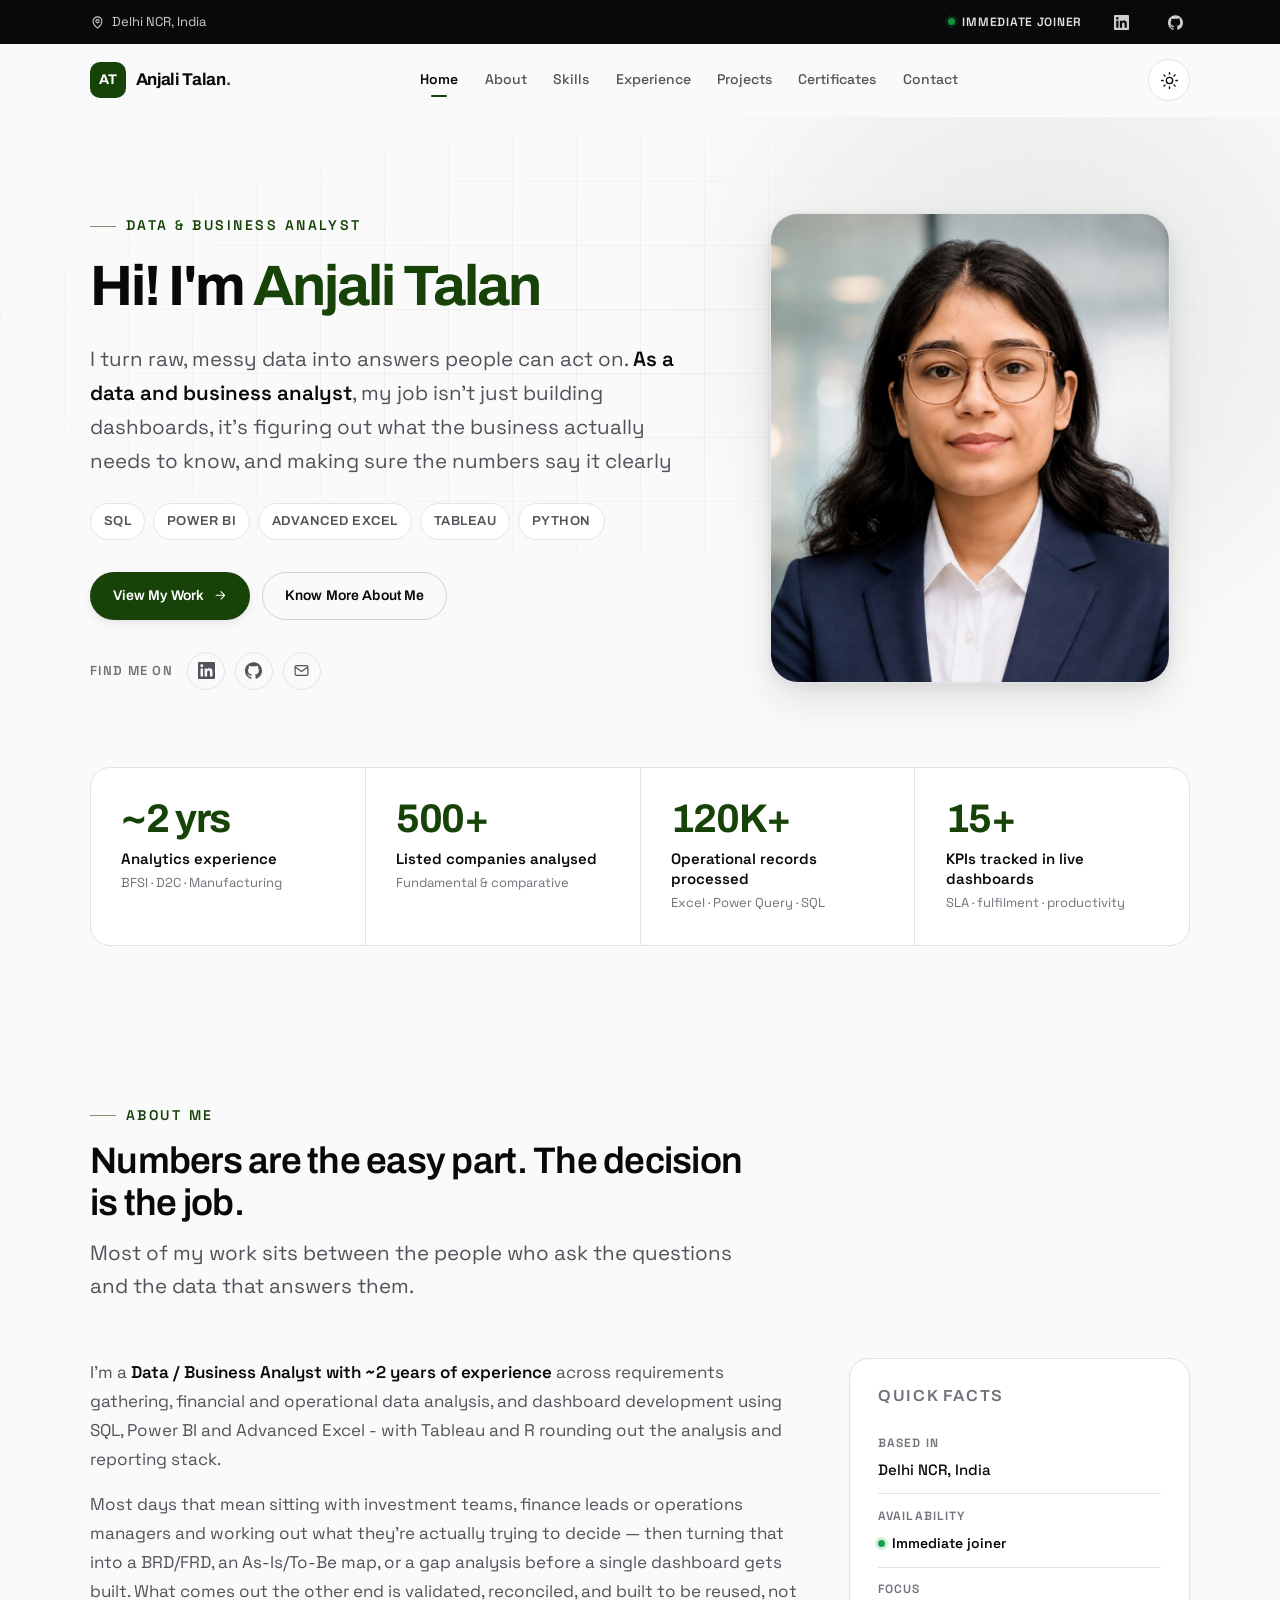
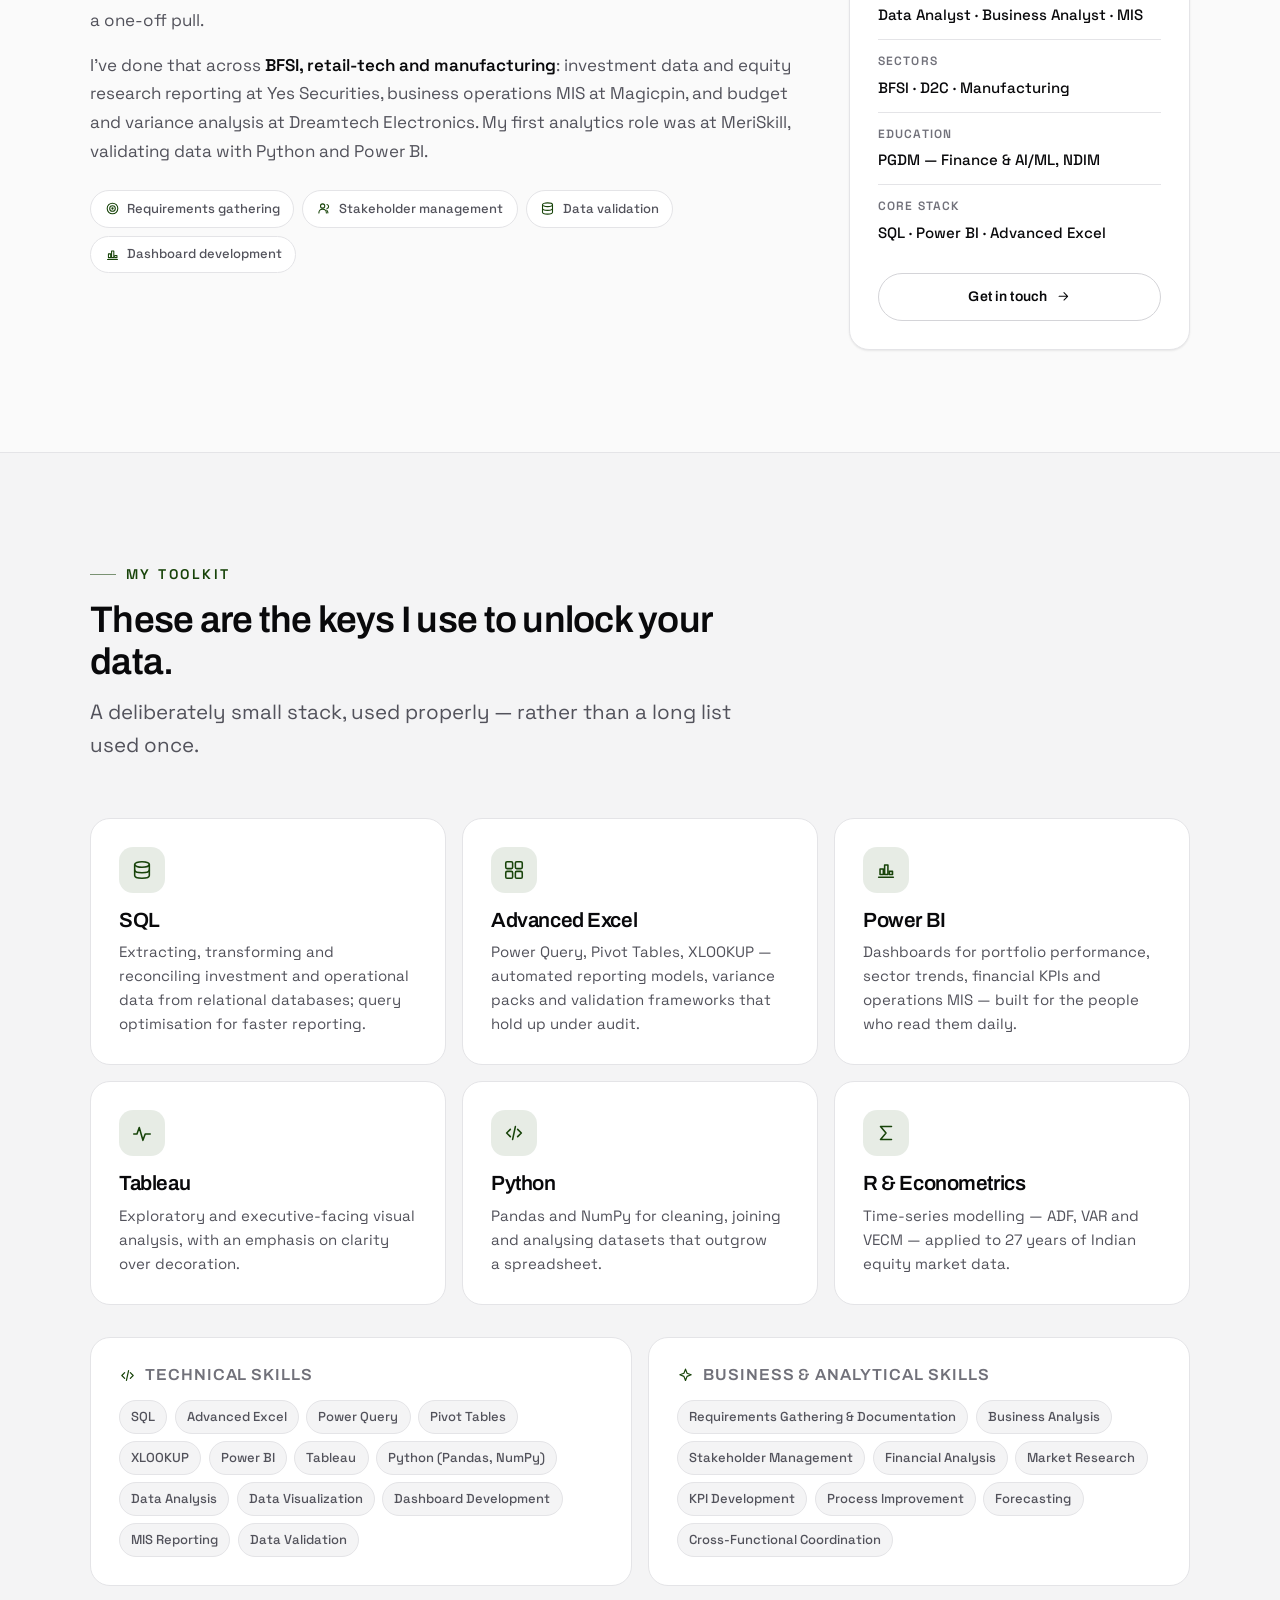
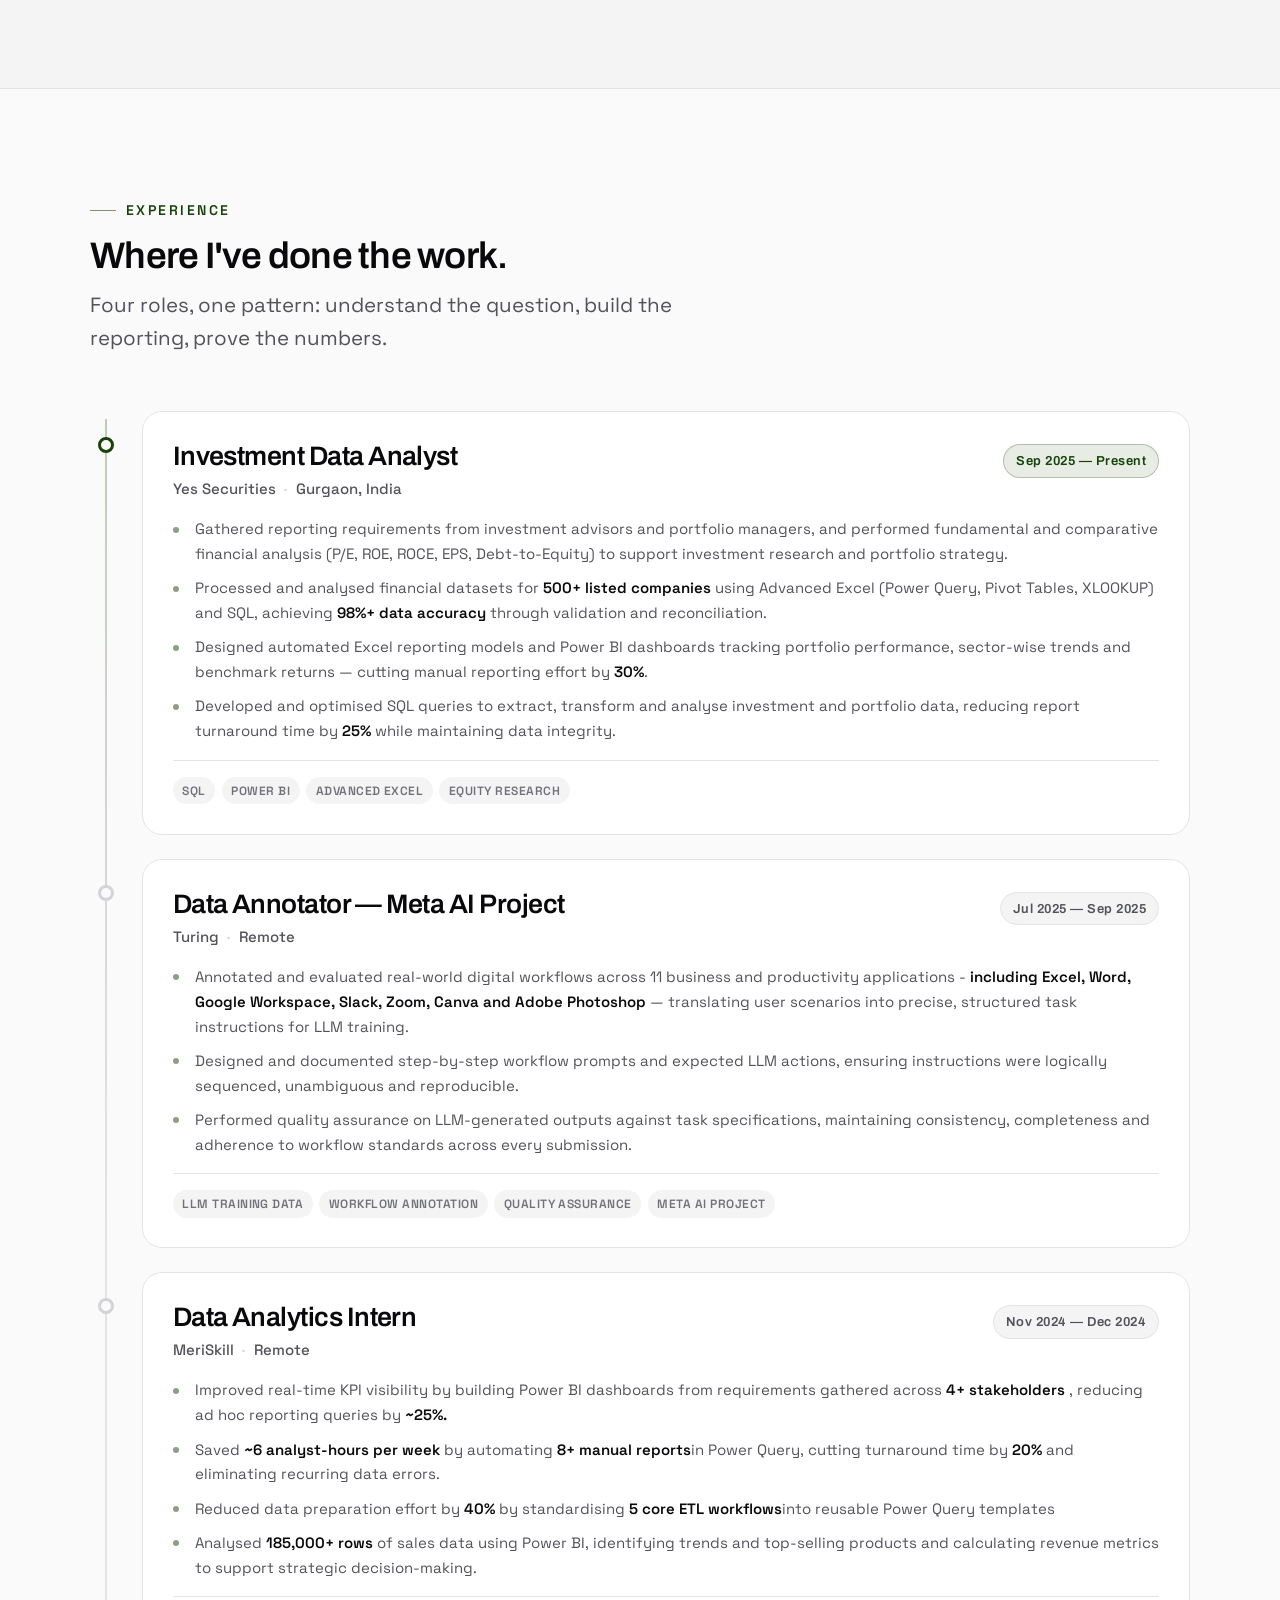
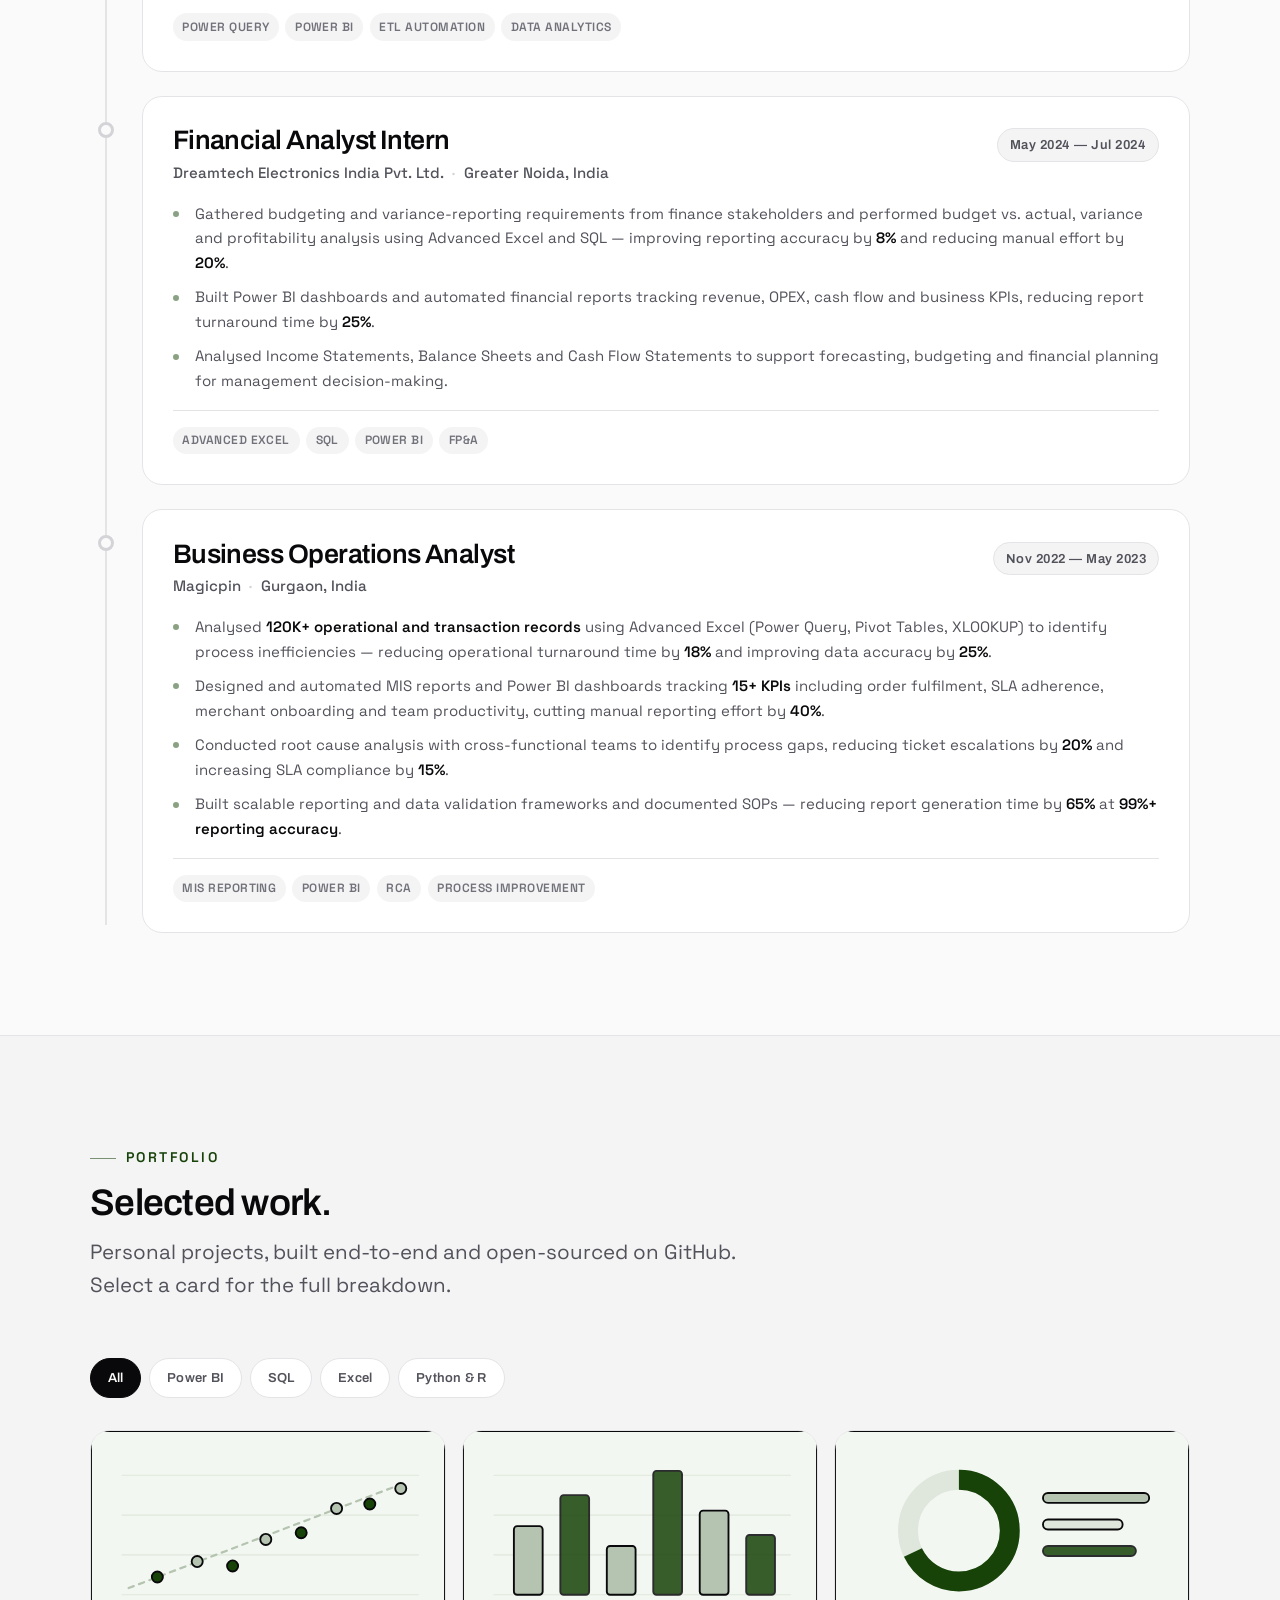
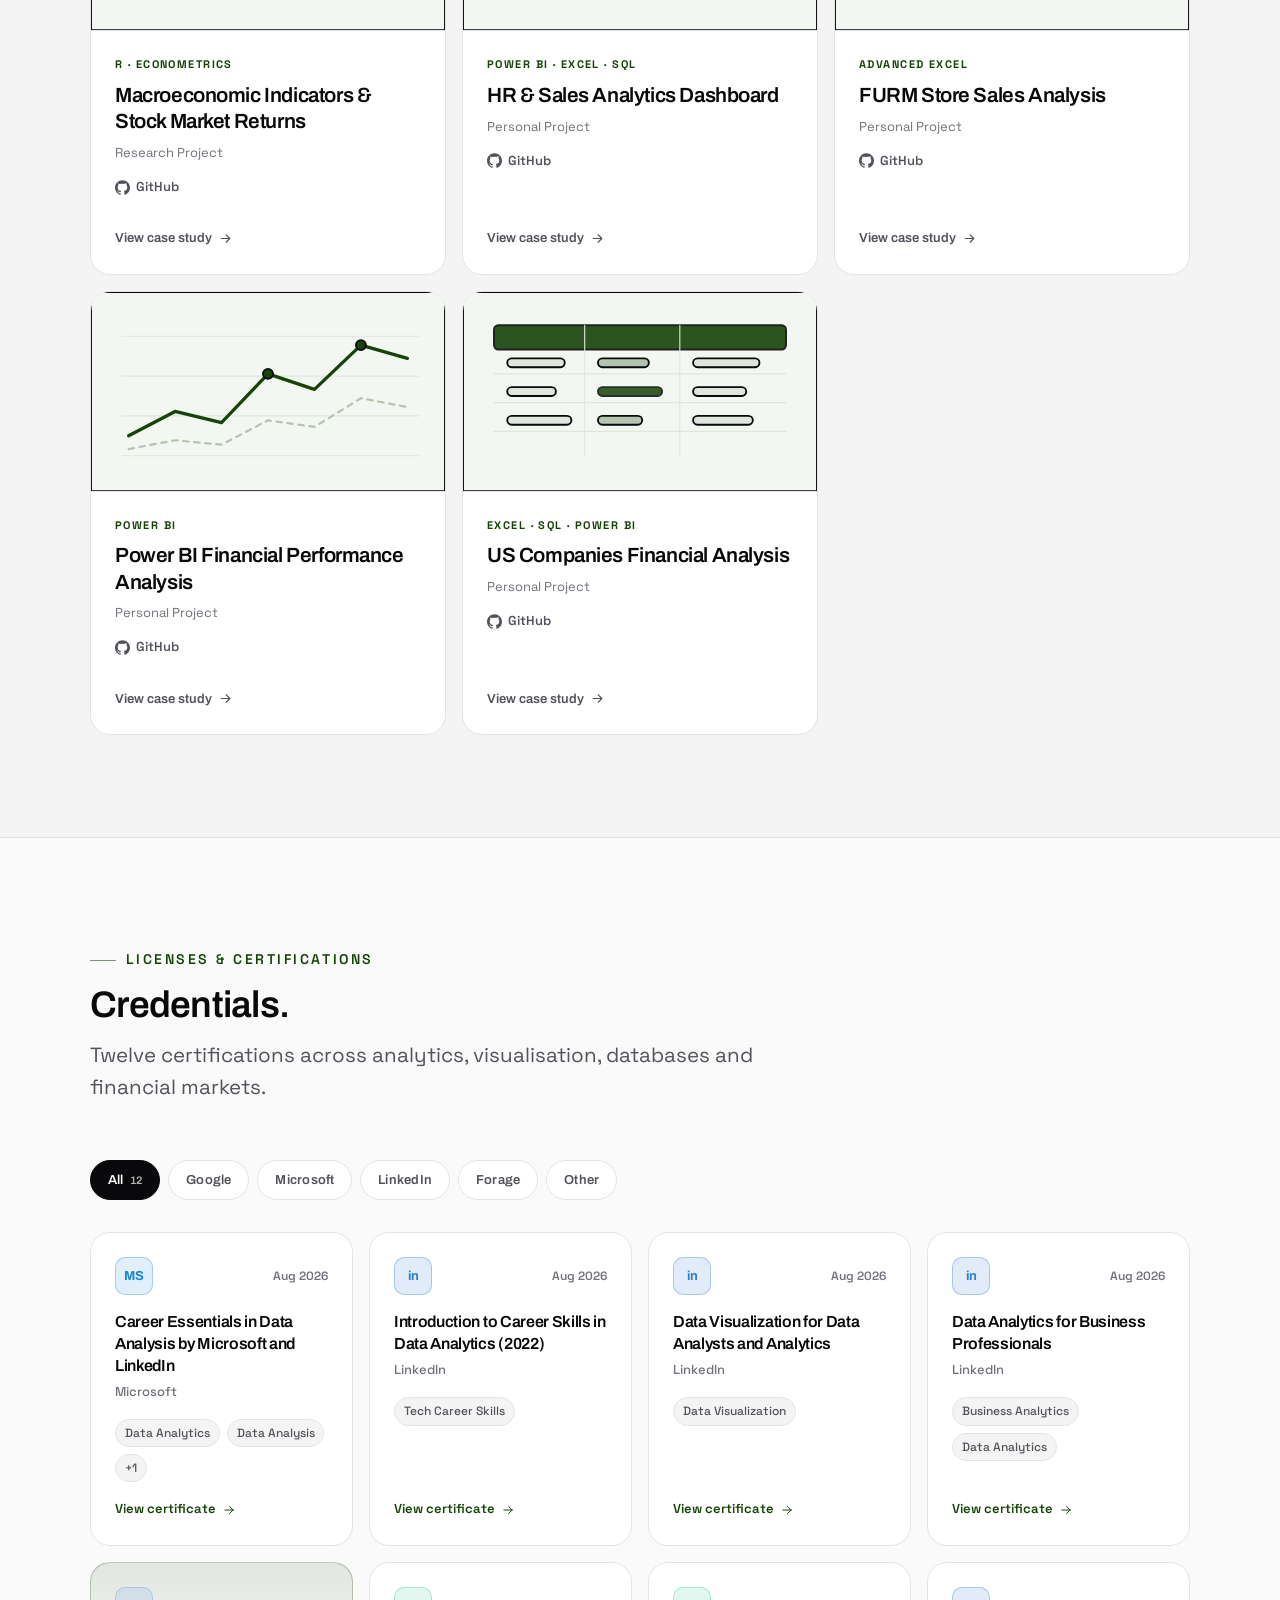
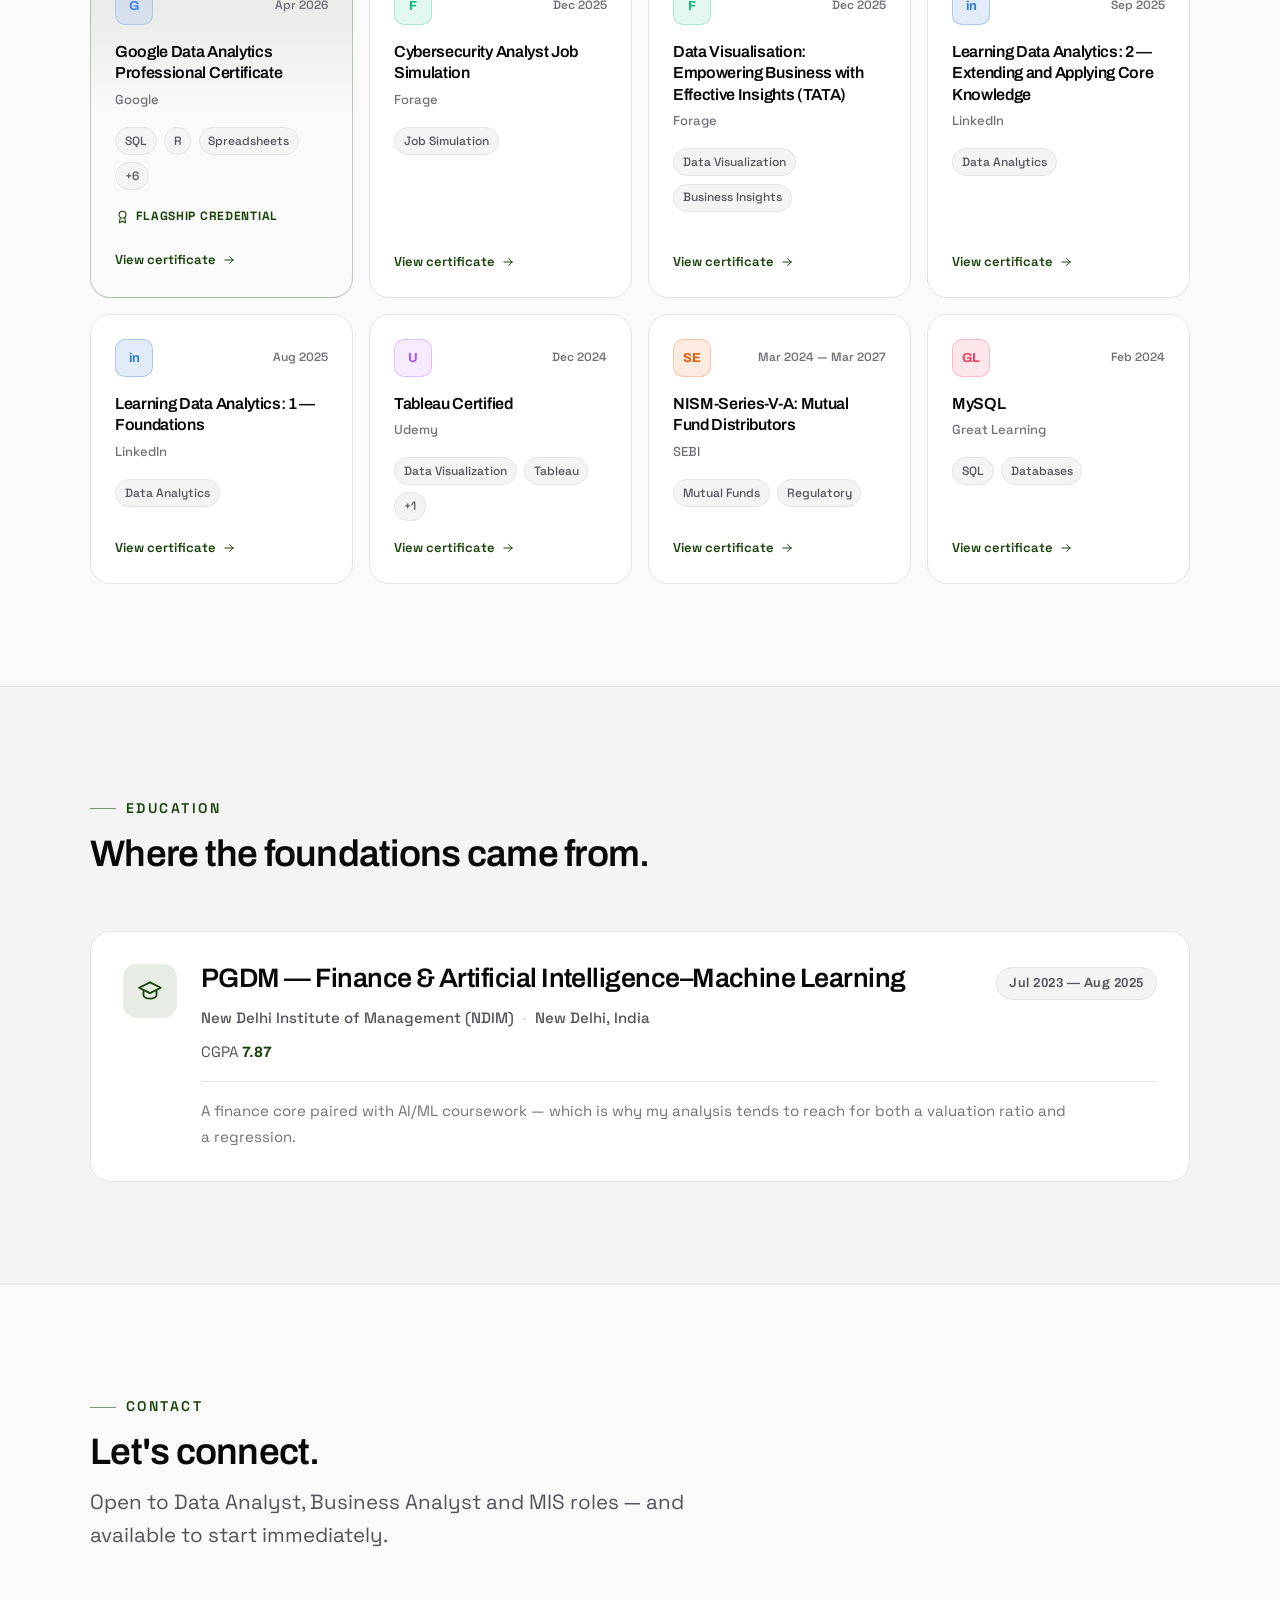
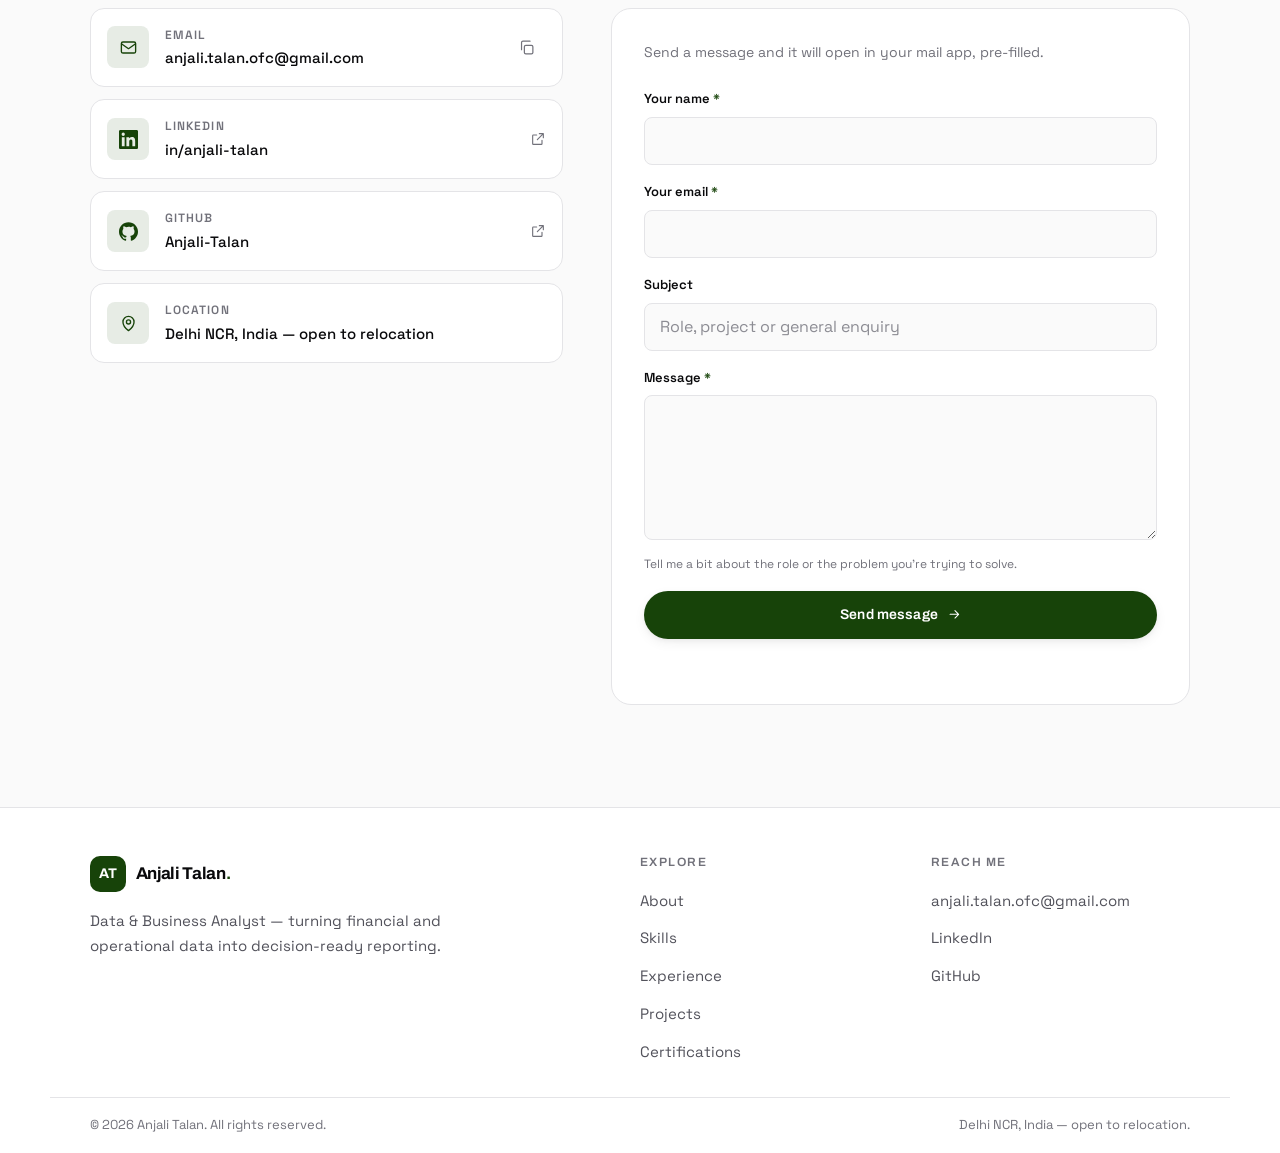
==== commit 39c28e25: "changes for same tab open" ====
--- a/index.html
+++ b/index.html
@@ -639,7 +639,7 @@
         <h3 class="cert__title">Career Essentials in Data Analysis by Microsoft and LinkedIn</h3>
         <p class="cert__issuer">Microsoft</p>
         <ul class="tags tags--sm"><li>Data Analytics</li><li>Data Analysis</li><li>+1</li></ul>
-        <a class="cert__link" href="assets/img/Certifications/Career Essentials in Data Analysis by Microsoft and LinkedIn.jpg" target="_blank" rel="noopener">View certificate<svg class="ico"><use href="#i-external"/></svg></a>
+        <a class="cert__link" href="assets/img/Certifications/Career Essentials in Data Analysis by Microsoft and LinkedIn.jpg">View certificate<svg class="ico"><use href="#i-arrow"/></svg></a>
       </article>
 
       <article class="card card--cert reveal" data-reveal-delay="40" data-issuer="linkedin">
@@ -647,7 +647,7 @@
         <h3 class="cert__title">Introduction to Career Skills in Data Analytics (2022)</h3>
         <p class="cert__issuer">LinkedIn</p>
         <ul class="tags tags--sm"><li>Tech Career Skills</li></ul>
-        <a class="cert__link" href="assets/img/Certifications/Introduction to Career Skills in Data Analytics 2022.jpg" target="_blank" rel="noopener">View certificate<svg class="ico"><use href="#i-external"/></svg></a>
+        <a class="cert__link" href="assets/img/Certifications/Introduction to Career Skills in Data Analytics 2022.jpg">View certificate<svg class="ico"><use href="#i-arrow"/></svg></a>
       </article>
 
       <article class="card card--cert reveal" data-reveal-delay="80" data-issuer="linkedin">
@@ -655,7 +655,7 @@
         <h3 class="cert__title">Data Visualization for Data Analysts and Analytics</h3>
         <p class="cert__issuer">LinkedIn</p>
         <ul class="tags tags--sm"><li>Data Visualization</li></ul>
-        <a class="cert__link" href="assets/img/Certifications/Data Visualization for Data Analysts and Analytics.jpg" target="_blank" rel="noopener">View certificate<svg class="ico"><use href="#i-external"/></svg></a>
+        <a class="cert__link" href="assets/img/Certifications/Data Visualization for Data Analysts and Analytics.jpg">View certificate<svg class="ico"><use href="#i-arrow"/></svg></a>
       </article>
 
       <article class="card card--cert reveal" data-reveal-delay="120" data-issuer="linkedin">
@@ -663,7 +663,7 @@
         <h3 class="cert__title">Data Analytics for Business Professionals</h3>
         <p class="cert__issuer">LinkedIn</p>
         <ul class="tags tags--sm"><li>Business Analytics</li><li>Data Analytics</li></ul>
-        <a class="cert__link" href="assets/img/Certifications/Data Analytics for Business Professionals.jpg" target="_blank" rel="noopener">View certificate<svg class="ico"><use href="#i-external"/></svg></a>
+        <a class="cert__link" href="assets/img/Certifications/Data Analytics for Business Professionals.jpg">View certificate<svg class="ico"><use href="#i-arrow"/></svg></a>
       </article>
 
       <article class="card card--cert card--feature reveal" data-issuer="google">
@@ -673,7 +673,7 @@
         <ul class="tags tags--sm"><li>SQL</li><li>R</li><li>Spreadsheets</li><li>+6</li></ul>
         <div class="cert__foot">
           <span class="cert__flag"><svg class="ico"><use href="#i-badge"/></svg>Flagship credential</span>
-          <a class="cert__link" href="assets/img/Certifications/Google data analytics professonal certificate.jpg" target="_blank" rel="noopener">View certificate<svg class="ico"><use href="#i-external"/></svg></a>
+          <a class="cert__link" href="assets/img/Certifications/Google data analytics professonal certificate.jpg">View certificate<svg class="ico"><use href="#i-arrow"/></svg></a>
         </div>
       </article>
 
@@ -682,7 +682,7 @@
         <h3 class="cert__title">Cybersecurity Analyst Job Simulation</h3>
         <p class="cert__issuer">Forage</p>
         <ul class="tags tags--sm"><li>Job Simulation</li></ul>
-        <a class="cert__link" href="assets/img/Certifications/Forage - Cybersecurity Analyst.jpg" target="_blank" rel="noopener">View certificate<svg class="ico"><use href="#i-external"/></svg></a>
+        <a class="cert__link" href="assets/img/Certifications/Forage - Cybersecurity Analyst.jpg">View certificate<svg class="ico"><use href="#i-arrow"/></svg></a>
       </article>
 
       <article class="card card--cert reveal" data-reveal-delay="80" data-issuer="forage">
@@ -690,7 +690,7 @@
         <h3 class="cert__title">Data Visualisation: Empowering Business with Effective Insights (TATA)</h3>
         <p class="cert__issuer">Forage</p>
         <ul class="tags tags--sm"><li>Data Visualization</li><li>Business Insights</li></ul>
-        <a class="cert__link" href="assets/img/Certifications/Forage -Data Visualisation.jpg" target="_blank" rel="noopener">View certificate<svg class="ico"><use href="#i-external"/></svg></a>
+        <a class="cert__link" href="assets/img/Certifications/Forage -Data Visualisation.jpg">View certificate<svg class="ico"><use href="#i-arrow"/></svg></a>
       </article>
 
       <article class="card card--cert reveal" data-reveal-delay="120" data-issuer="linkedin">
@@ -698,7 +698,7 @@
         <h3 class="cert__title">Learning Data Analytics: 2 — Extending and Applying Core Knowledge</h3>
         <p class="cert__issuer">LinkedIn</p>
         <ul class="tags tags--sm"><li>Data Analytics</li></ul>
-        <a class="cert__link" href="assets/img/Certifications/Learning Data Analytics Part 2 Extending and Applying Core Knowledge.jpg" target="_blank" rel="noopener">View certificate<svg class="ico"><use href="#i-external"/></svg></a>
+        <a class="cert__link" href="assets/img/Certifications/Learning Data Analytics Part 2 Extending and Applying Core Knowledge.jpg">View certificate<svg class="ico"><use href="#i-arrow"/></svg></a>
       </article>
 
       <article class="card card--cert reveal" data-issuer="linkedin">
@@ -706,7 +706,7 @@
         <h3 class="cert__title">Learning Data Analytics: 1 — Foundations</h3>
         <p class="cert__issuer">LinkedIn</p>
         <ul class="tags tags--sm"><li>Data Analytics</li></ul>
-        <a class="cert__link" href="assets/img/Certifications/Learning Data Analytics 1 Foundations.jpg" target="_blank" rel="noopener">View certificate<svg class="ico"><use href="#i-external"/></svg></a>
+        <a class="cert__link" href="assets/img/Certifications/Learning Data Analytics 1 Foundations.jpg">View certificate<svg class="ico"><use href="#i-arrow"/></svg></a>
       </article>
 
       <article class="card card--cert reveal" data-reveal-delay="40" data-issuer="other">
@@ -714,7 +714,7 @@
         <h3 class="cert__title">Tableau Certified</h3>
         <p class="cert__issuer">Udemy</p>
         <ul class="tags tags--sm"><li>Data Visualization</li><li>Tableau</li><li>+1</li></ul>
-        <a class="cert__link" href="assets/img/Certifications/Udemy Tableau Certifcation.jpg" target="_blank" rel="noopener">View certificate<svg class="ico"><use href="#i-external"/></svg></a>
+        <a class="cert__link" href="assets/img/Certifications/Udemy Tableau Certifcation.jpg">View certificate<svg class="ico"><use href="#i-arrow"/></svg></a>
       </article>
 
       <article class="card card--cert reveal" data-reveal-delay="80" data-issuer="other">
@@ -722,7 +722,7 @@
         <h3 class="cert__title">NISM-Series-V-A: Mutual Fund Distributors</h3>
         <p class="cert__issuer">SEBI</p>
         <ul class="tags tags--sm"><li>Mutual Funds</li><li>Regulatory</li></ul>
-        <a class="cert__link" href="assets/img/Certifications/NISM CERTIFICATION.jpg" target="_blank" rel="noopener">View certificate<svg class="ico"><use href="#i-external"/></svg></a>
+        <a class="cert__link" href="assets/img/Certifications/NISM CERTIFICATION.jpg">View certificate<svg class="ico"><use href="#i-arrow"/></svg></a>
       </article>
 
       <article class="card card--cert reveal" data-reveal-delay="120" data-issuer="other">
@@ -730,7 +730,7 @@
         <h3 class="cert__title">MySQL</h3>
         <p class="cert__issuer">Great Learning</p>
         <ul class="tags tags--sm"><li>SQL</li><li>Databases</li></ul>
-        <a class="cert__link" href="assets/img/Certifications/SQL project for beginner certification.jpeg" target="_blank" rel="noopener">View certificate<svg class="ico"><use href="#i-external"/></svg></a>
+        <a class="cert__link" href="assets/img/Certifications/SQL project for beginner certification.jpeg">View certificate<svg class="ico"><use href="#i-arrow"/></svg></a>
       </article>
 
     </div>
@@ -881,6 +881,17 @@
   </div>
 </div>
 
+<!-- ============ CERTIFICATE MODAL ============ -->
+<div class="modal modal--cert" id="certModal" hidden>
+  <div class="modal__scrim" data-close></div>
+  <div class="modal__panel modal__panel--cert" role="dialog" aria-modal="true" aria-labelledby="certModalTitle">
+    <button class="modal__close" type="button" data-close aria-label="Close"><svg class="ico"><use href="#i-close"/></svg></button>
+    <img class="cert-modal__img" id="certModalImg" src="" alt="">
+    <p class="cert-modal__title" id="certModalTitle"></p>
+    <a class="cert-modal__open" id="certModalOpen" href="#" target="_blank" rel="noopener">Open full size in a new tab<svg class="ico"><use href="#i-external"/></svg></a>
+  </div>
+</div>
+
 <div class="toast" id="toast" role="status" aria-live="polite"></div>
 
 <script src="assets/js/main.js" defer></script>
--- a/assets/css/style.css
+++ b/assets/css/style.css
@@ -807,6 +807,37 @@
 }
 .modal__meta strong { color: var(--fg-muted); }
 
+/* ---------- 19b. Certificate modal ---------- */
+/* Reuses .modal / .modal__scrim / .modal__panel / .modal__close from the
+   project modal above for the overlay, scrim fade and open/close transition —
+   only the panel layout and image itself are certificate-specific. */
+.modal__panel--cert {
+  width: min(640px, 100%);
+  display: flex;
+  flex-direction: column;
+  align-items: center;
+  gap: var(--sp-4);
+  text-align: center;
+}
+.cert-modal__img {
+  max-width: 100%;
+  max-height: 68vh;
+  width: auto;
+  border-radius: var(--r-md);
+  border: 1px solid var(--border);
+  box-shadow: var(--shadow-2);
+  background: var(--surface-2);
+  object-fit: contain;
+}
+.cert-modal__title { font-family: var(--font-display); font-weight: 600; font-size: var(--step-1); }
+.cert-modal__open {
+  display: inline-flex; align-items: center; gap: .4rem;
+  font-size: .8125rem; font-weight: 600; color: var(--accent);
+  transition: gap var(--dur-fast) var(--ease);
+}
+.cert-modal__open:hover { gap: .55rem; }
+.cert-modal__open .ico { width: 14px; height: 14px; }
+
 /* ---------- 20. Toast ---------- */
 .toast {
   position: fixed; left: 50%; bottom: 2rem; z-index: var(--z-toast);
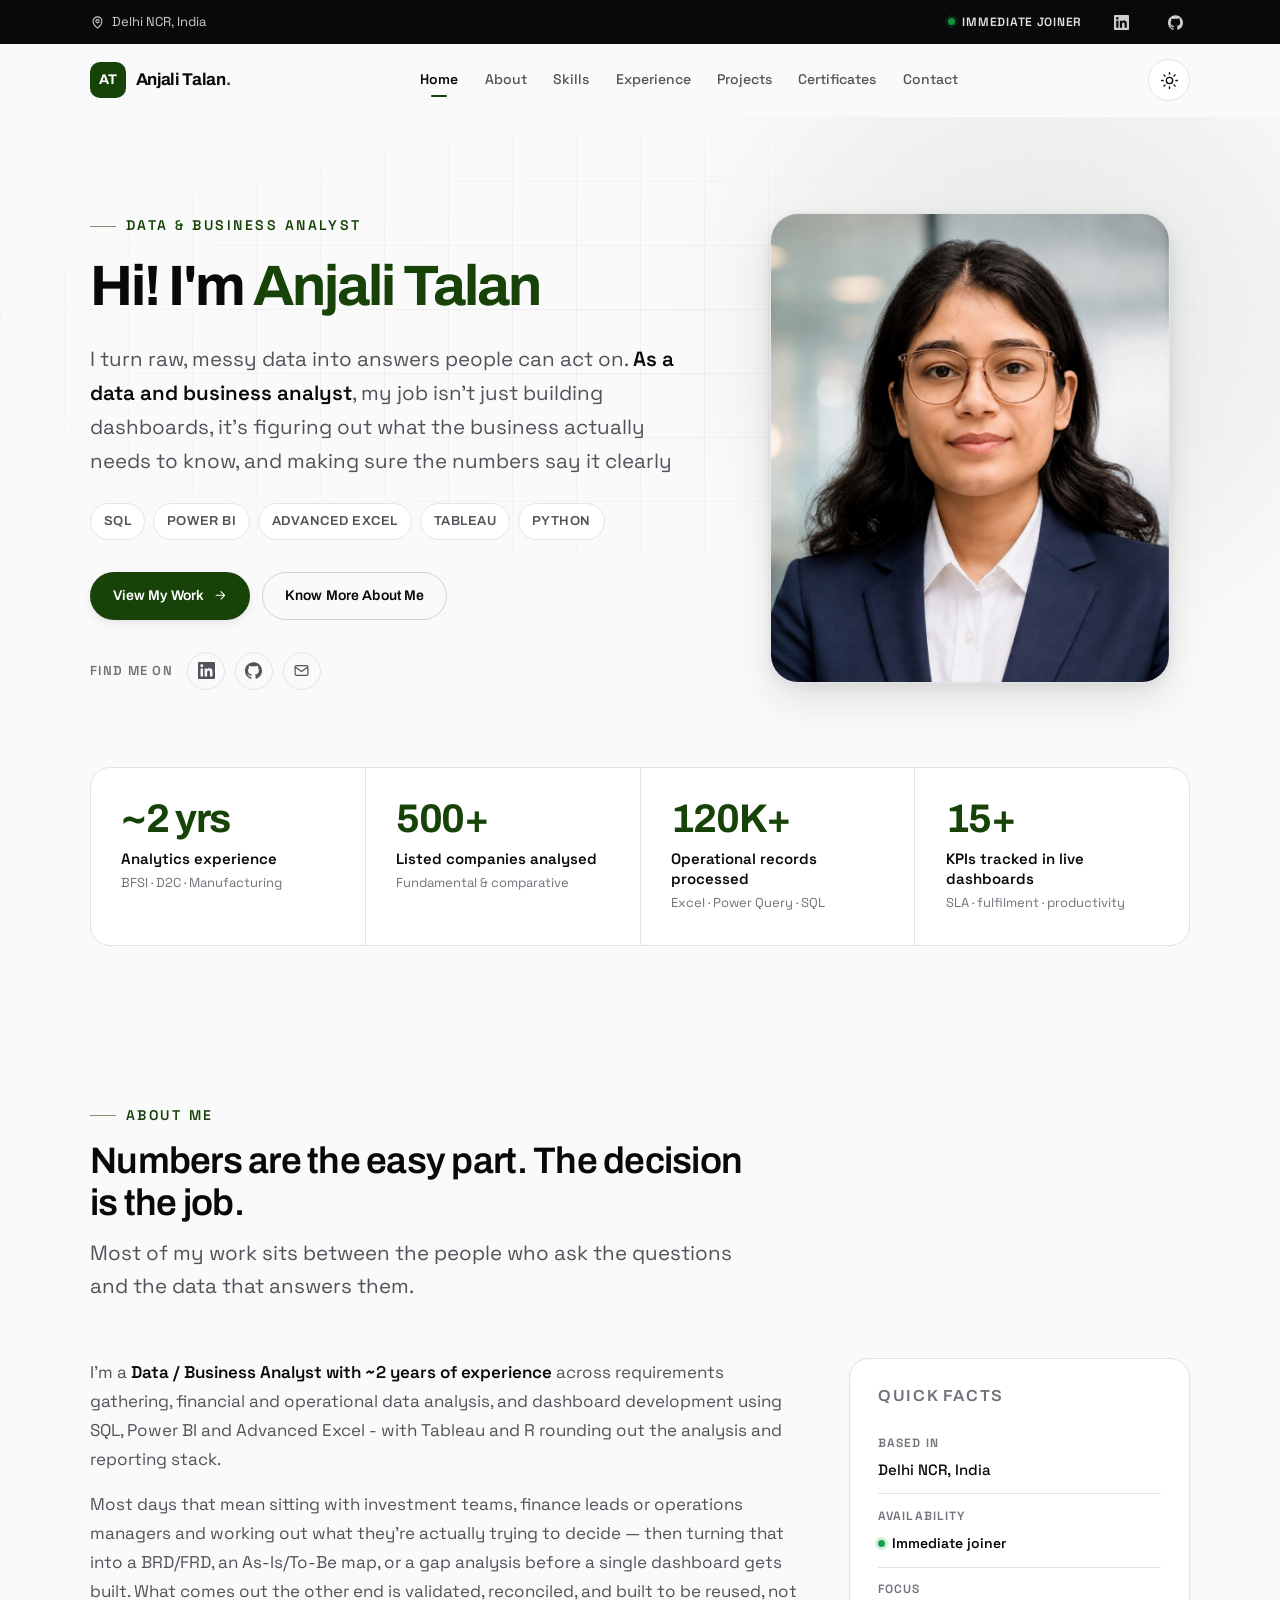
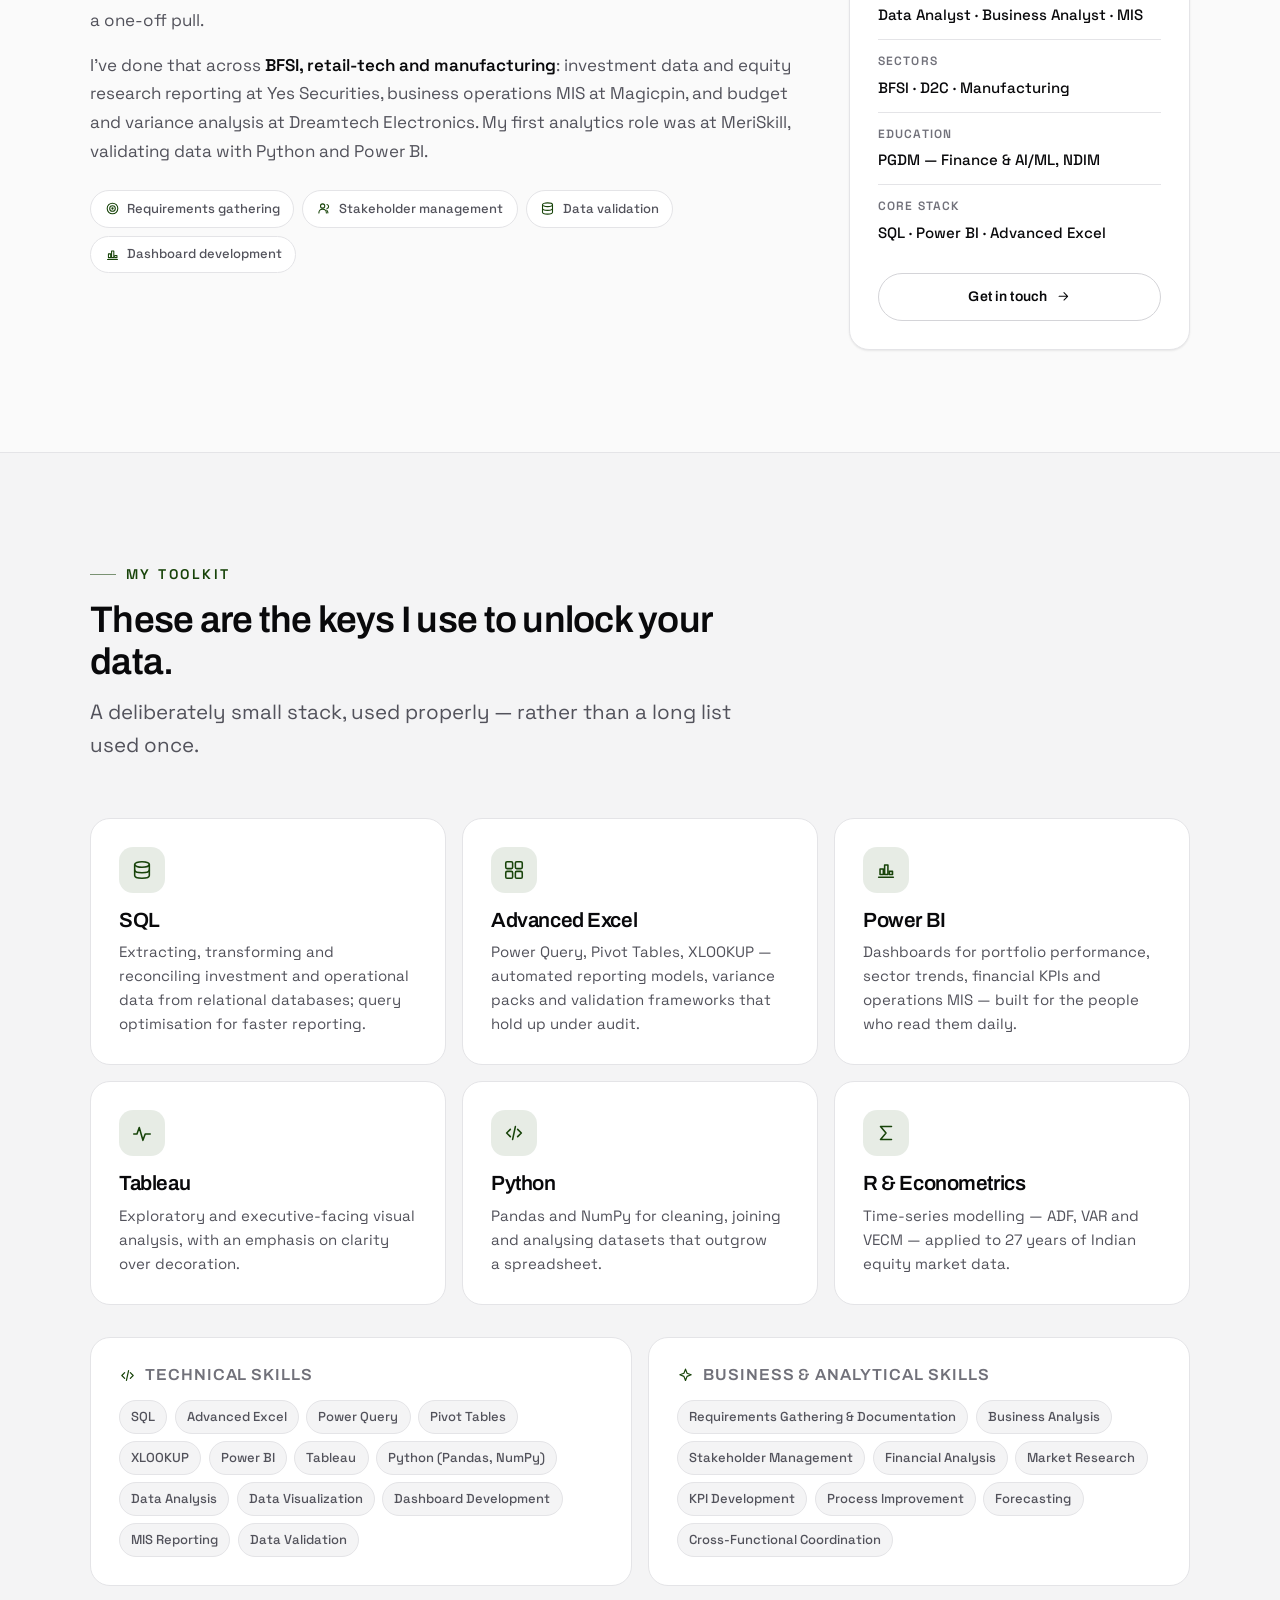
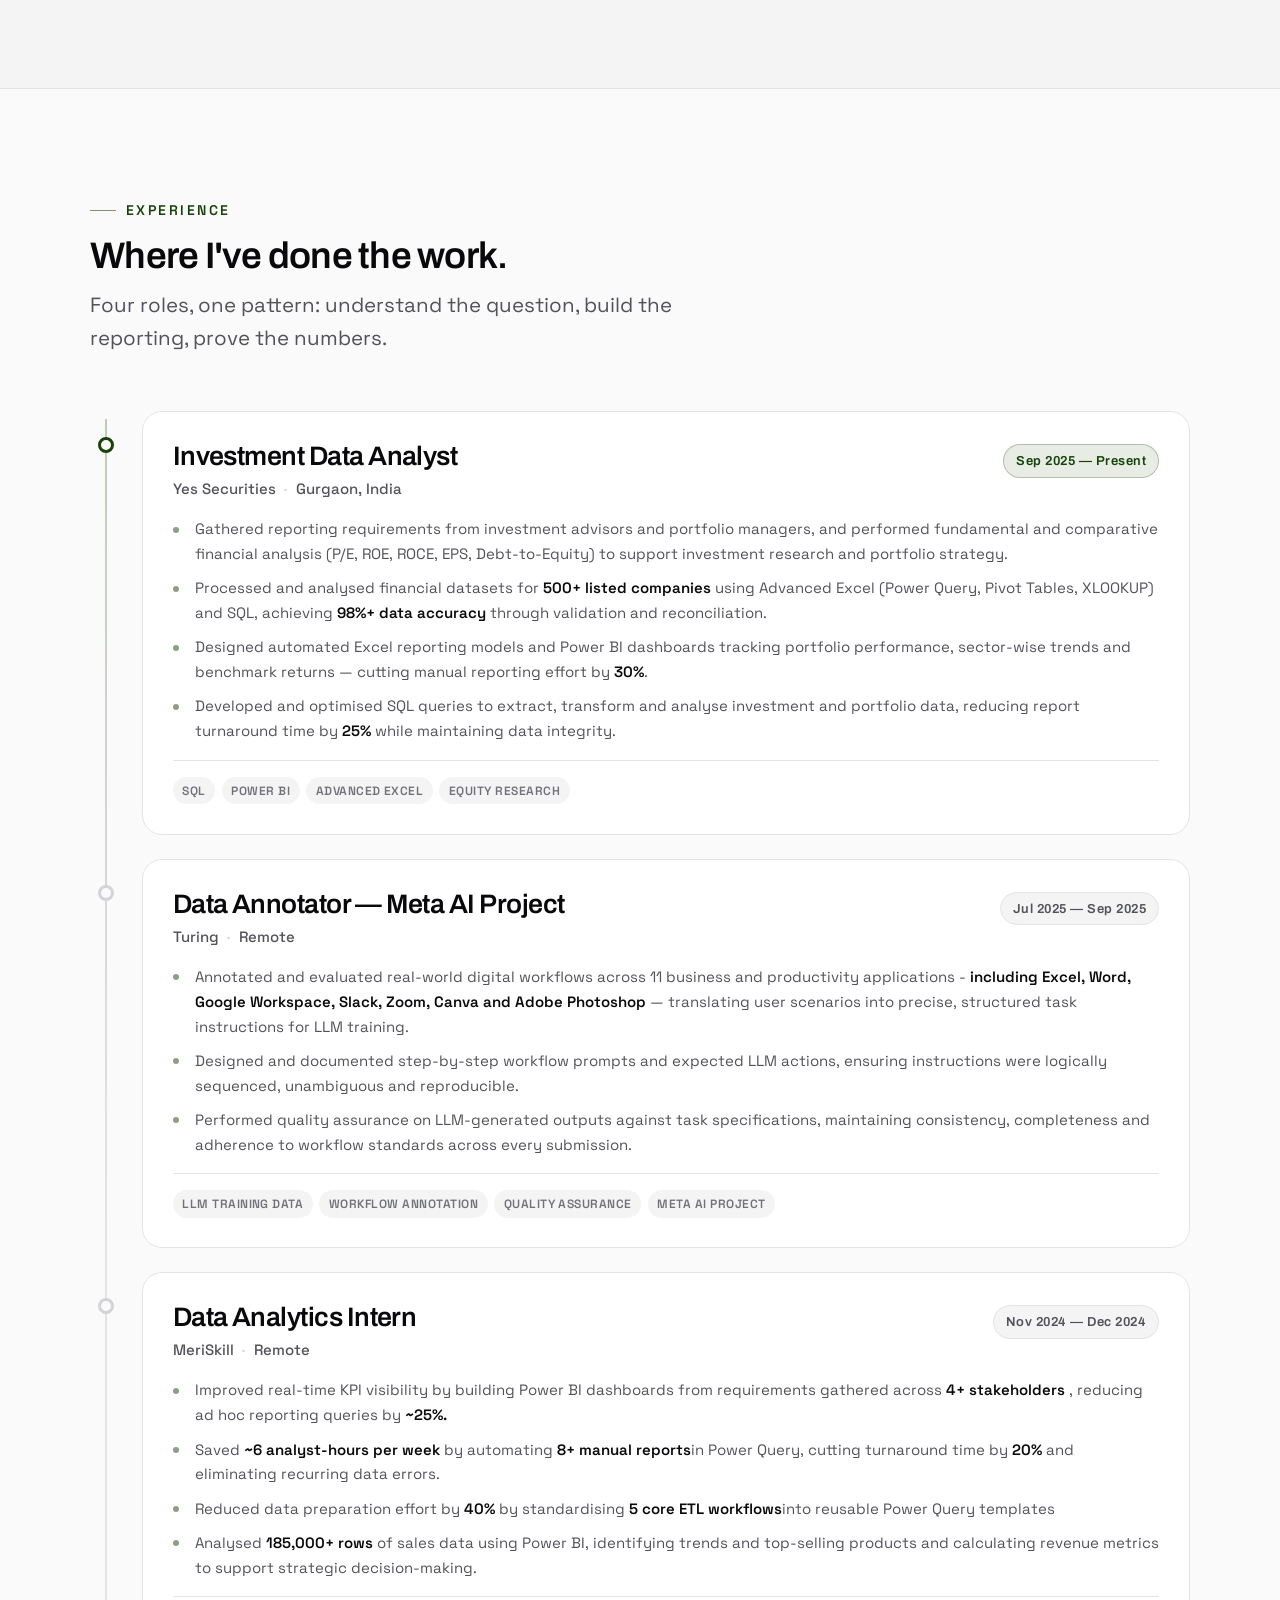
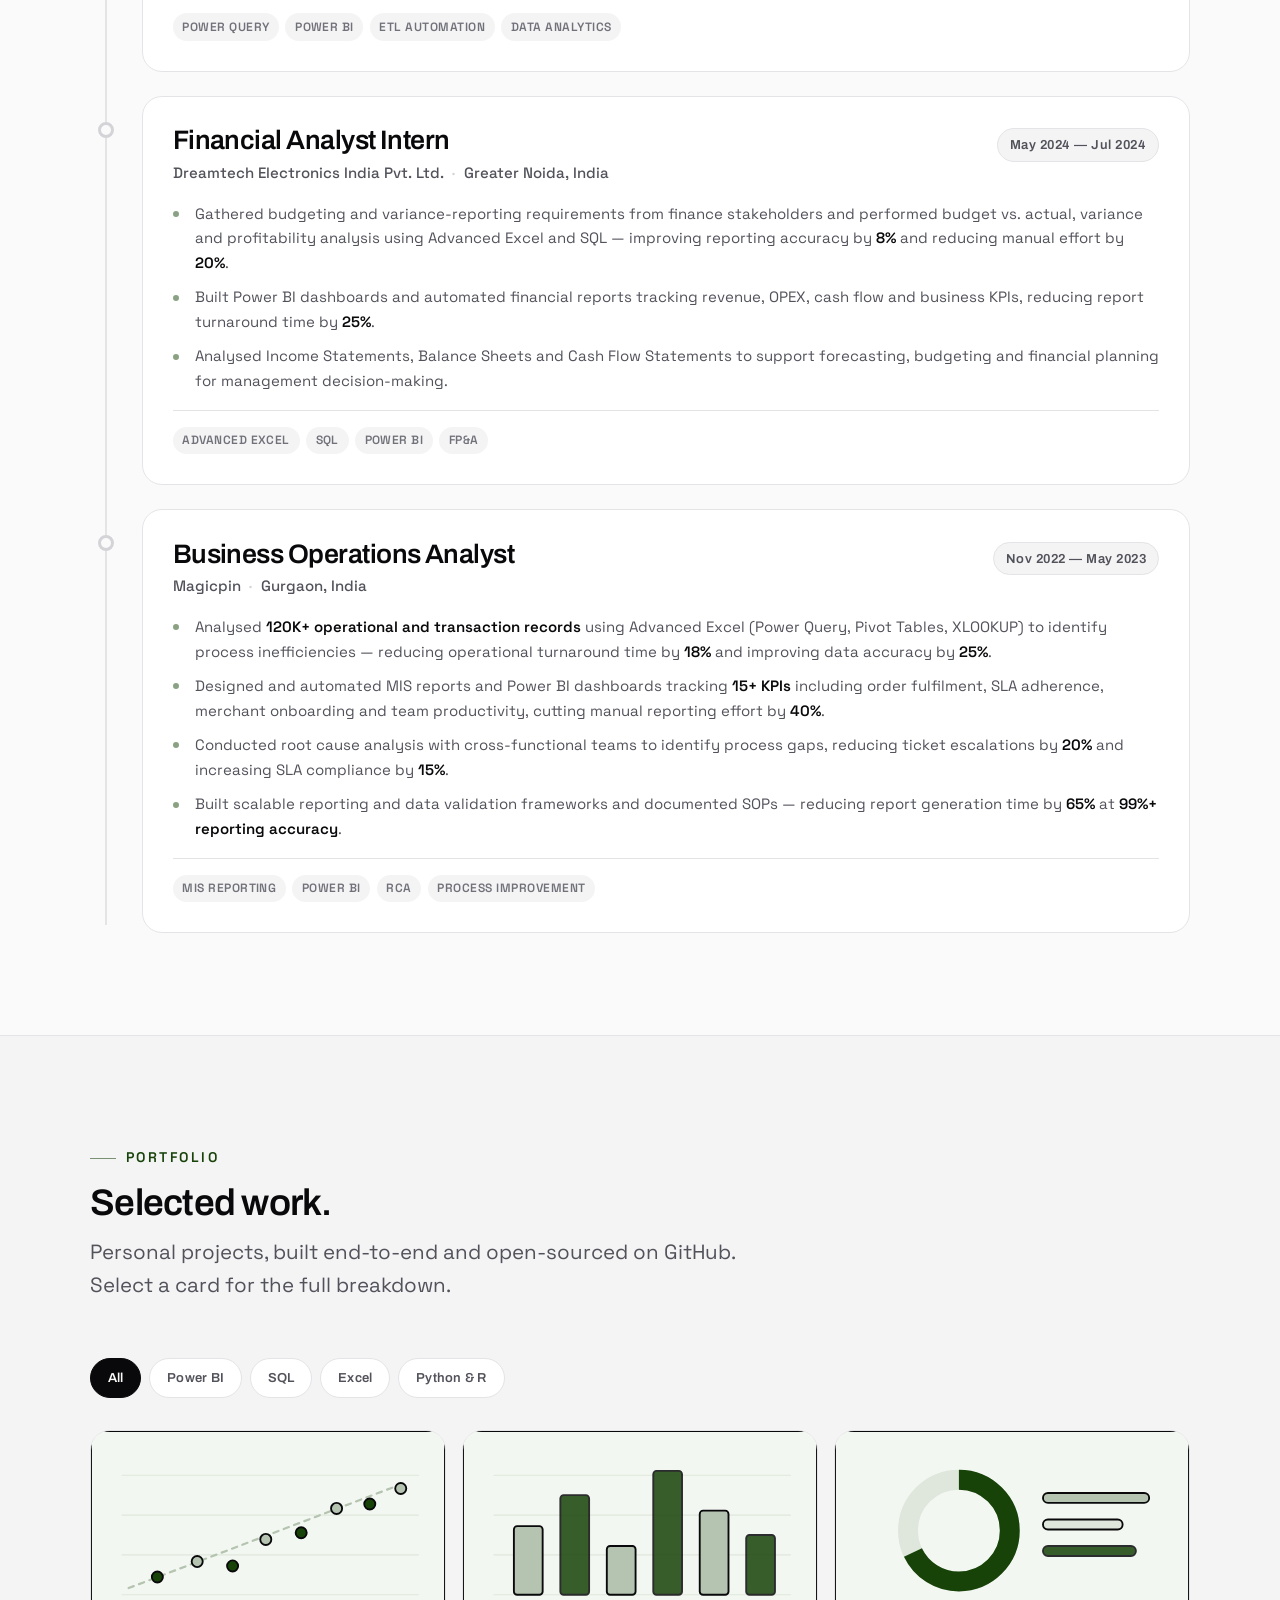
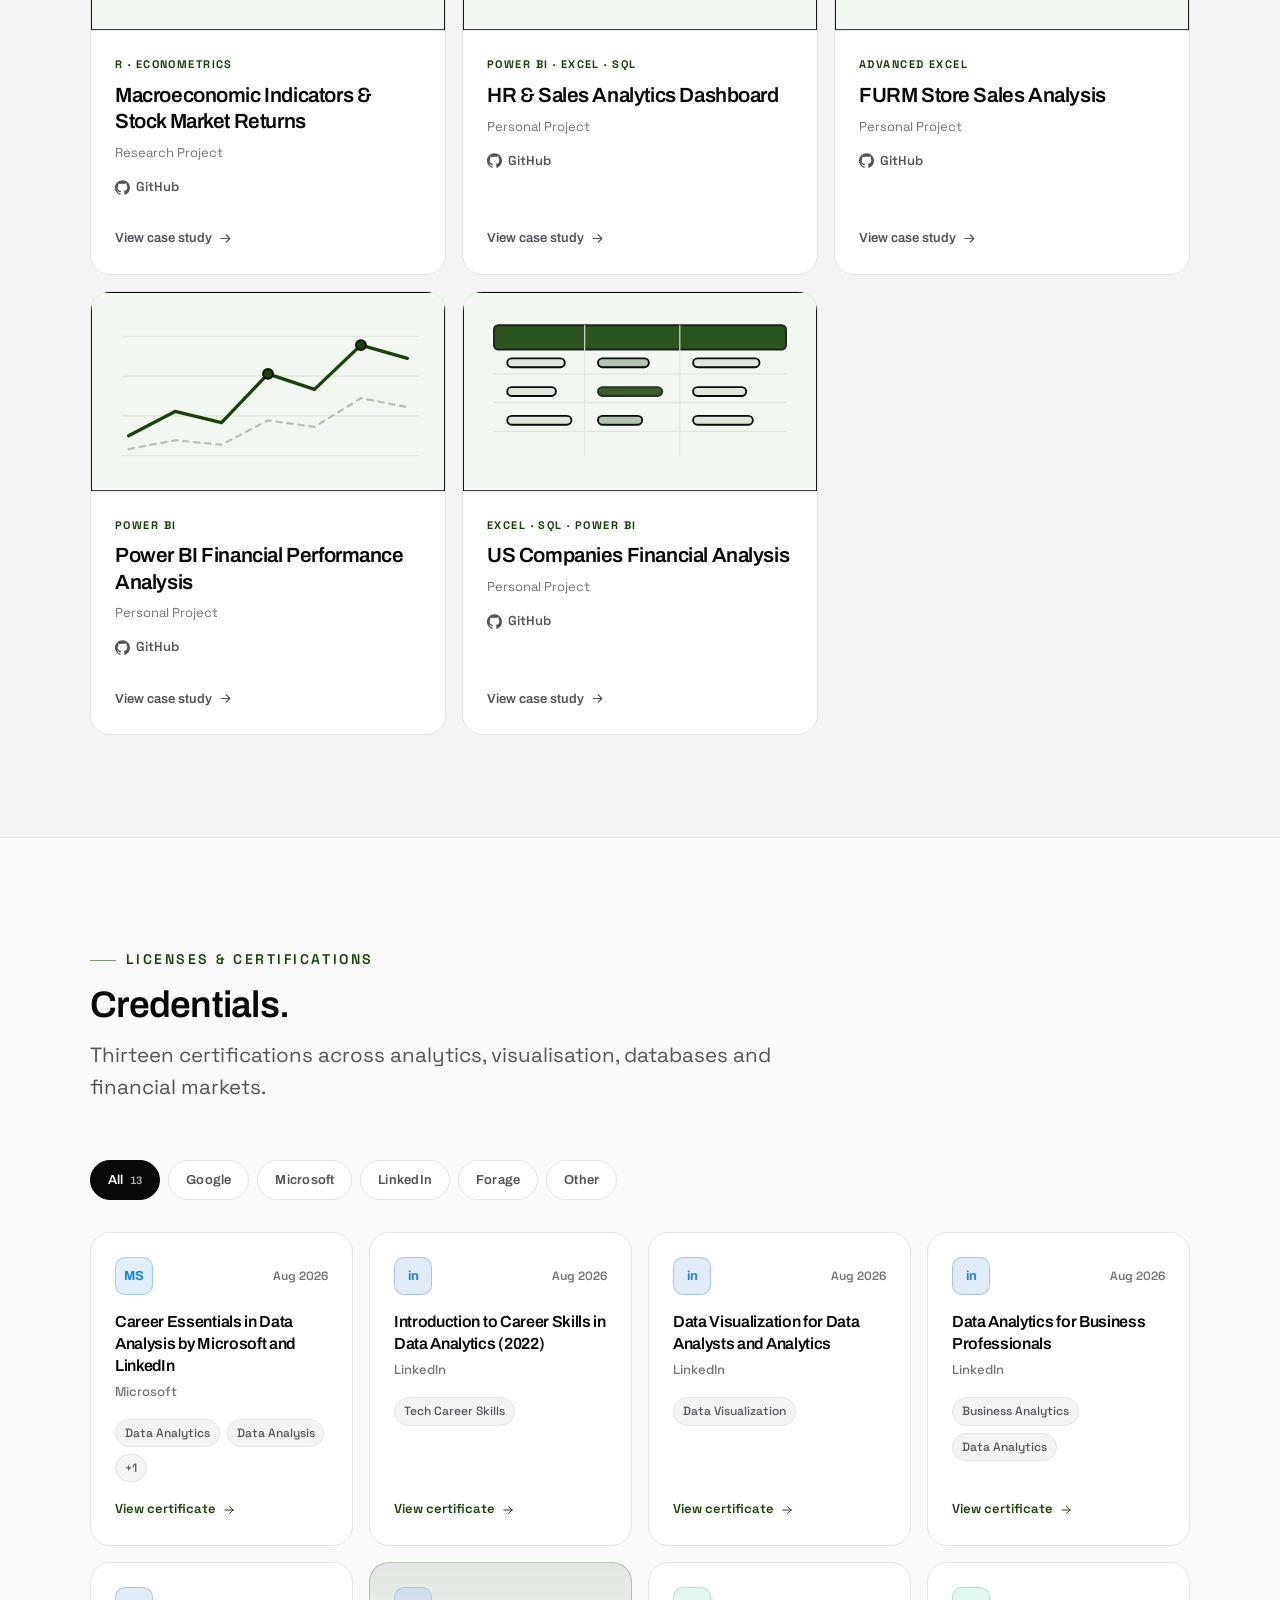
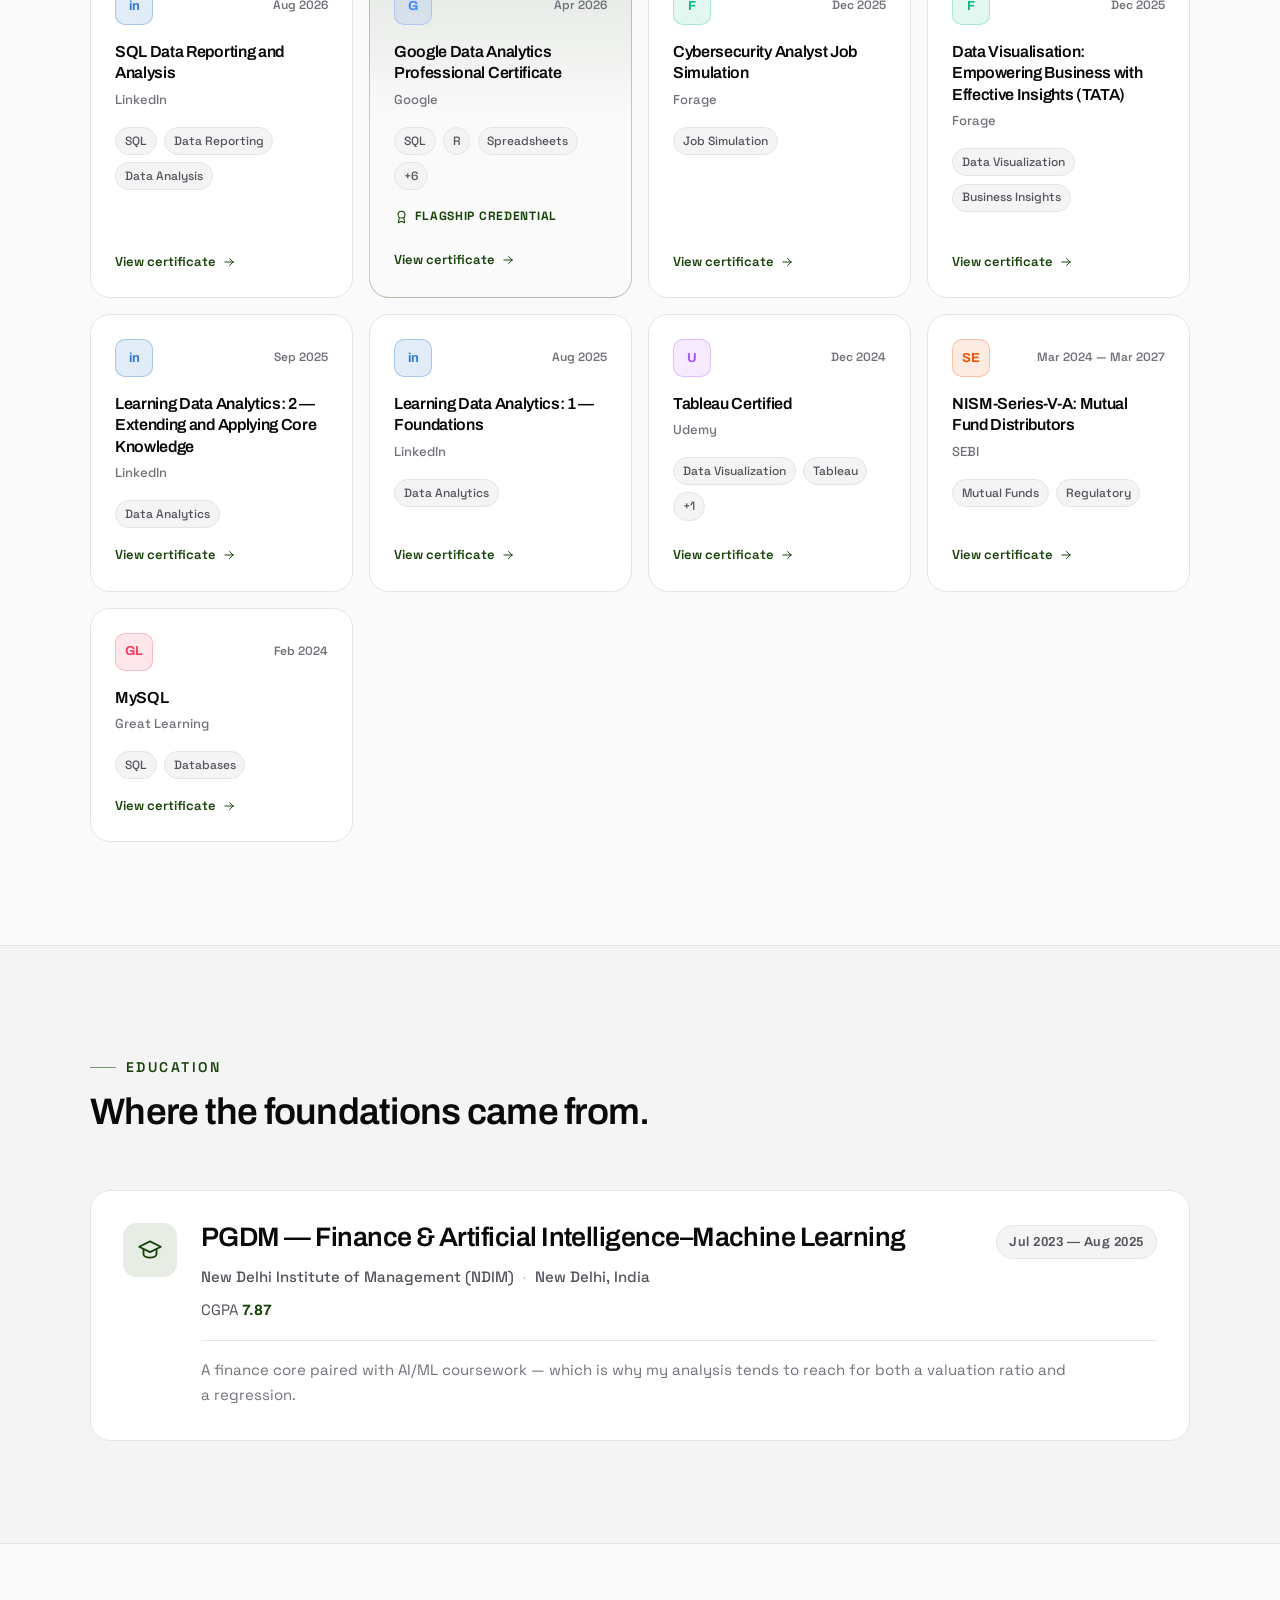
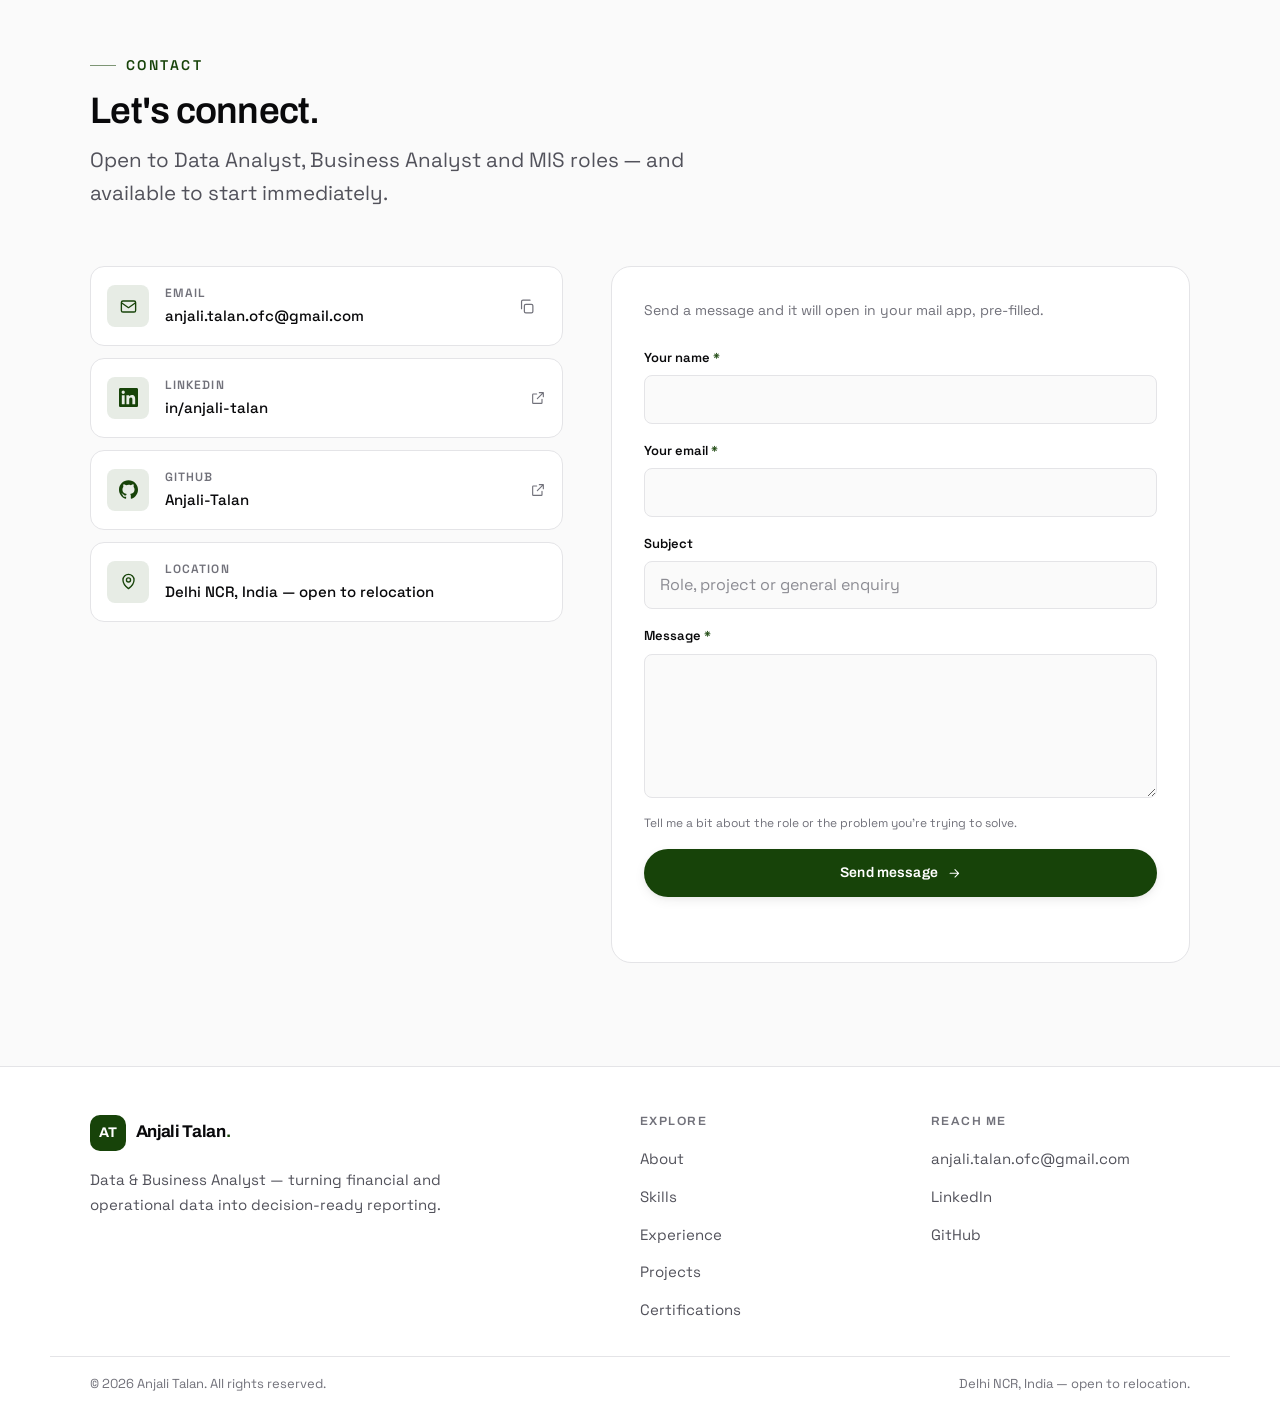
==== commit 63c8f2bb: "images add" ====
--- a/index.html
+++ b/index.html
@@ -620,11 +620,11 @@
     <header class="section__head reveal">
       <p class="eyebrow">Licenses &amp; Certifications</p>
       <h2 class="section__title">Credentials.</h2>
-      <p class="section__sub">Twelve certifications across analytics, visualisation, databases and financial markets.</p>
+      <p class="section__sub">Thirteen certifications across analytics, visualisation, databases and financial markets.</p>
     </header>
 
     <div class="filters reveal" role="group" aria-label="Filter certifications by issuer">
-      <button class="chip is-active" type="button" data-cert-filter="all">All <span class="chip__n">12</span></button>
+      <button class="chip is-active" type="button" data-cert-filter="all">All <span class="chip__n">13</span></button>
       <button class="chip" type="button" data-cert-filter="google">Google</button>
       <button class="chip" type="button" data-cert-filter="microsoft">Microsoft</button>
       <button class="chip" type="button" data-cert-filter="linkedin">LinkedIn</button>
@@ -665,6 +665,14 @@
         <ul class="tags tags--sm"><li>Business Analytics</li><li>Data Analytics</li></ul>
         <a class="cert__link" href="assets/img/Certifications/Data Analytics for Business Professionals.jpg">View certificate<svg class="ico"><use href="#i-arrow"/></svg></a>
       </article>
+      <article class="card card--cert reveal" data-reveal-delay="160" data-issuer="linkedin">
+        <div class="cert__head"><span class="cert__mark" data-brand="linkedin">in</span><span class="cert__date">Aug 2026</span></div>
+        <h3 class="cert__title">SQL Data Reporting and Analysis</h3>
+        <p class="cert__issuer">LinkedIn</p>
+        <ul class="tags tags--sm"><li>SQL</li><li>Data Reporting</li><li>Data Analysis</li></ul>
+        <a class="cert__link" href="assets/img/Certifications/SQL Data Reporting and Analysis.jpg">View certificate<svg class="ico"><use href="#i-arrow"/></svg></a>
+      </article>
+
 
       <article class="card card--cert card--feature reveal" data-issuer="google">
         <div class="cert__head"><span class="cert__mark" data-brand="google">G</span><span class="cert__date">Apr 2026</span></div>
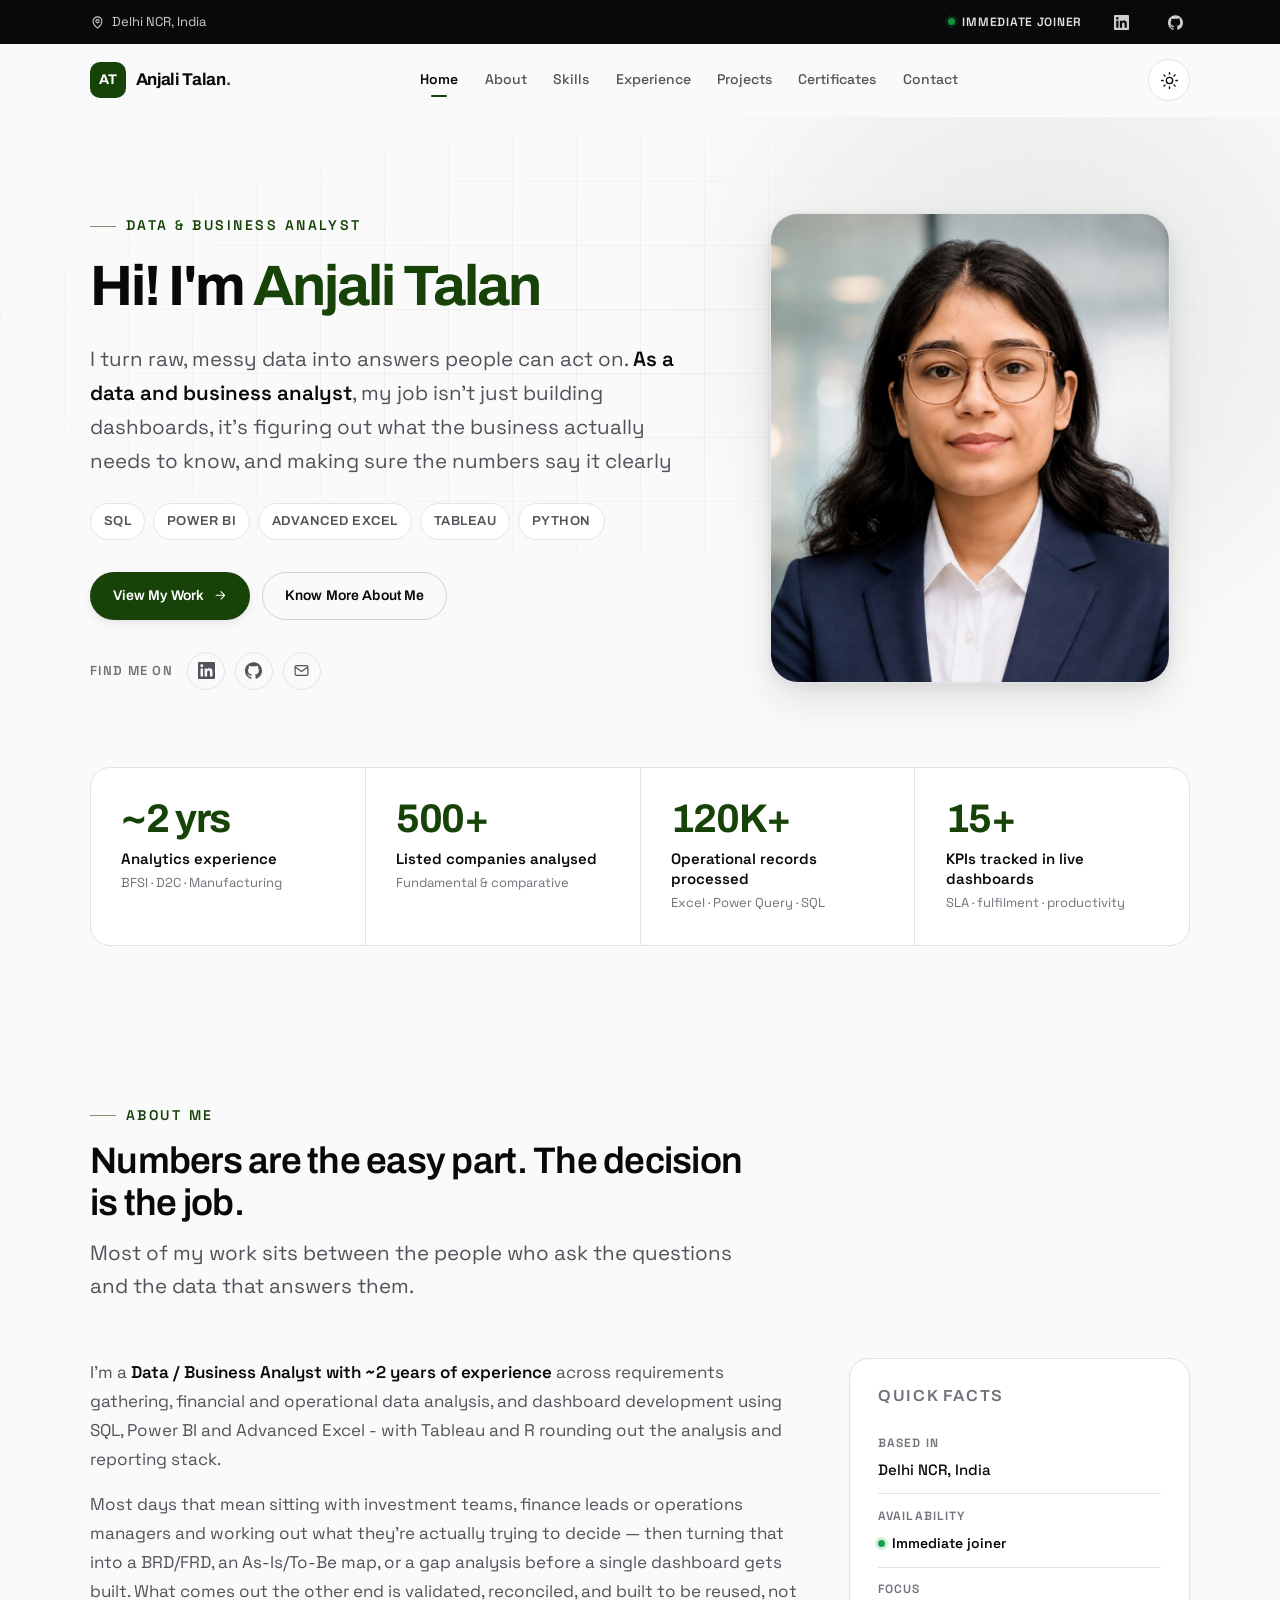
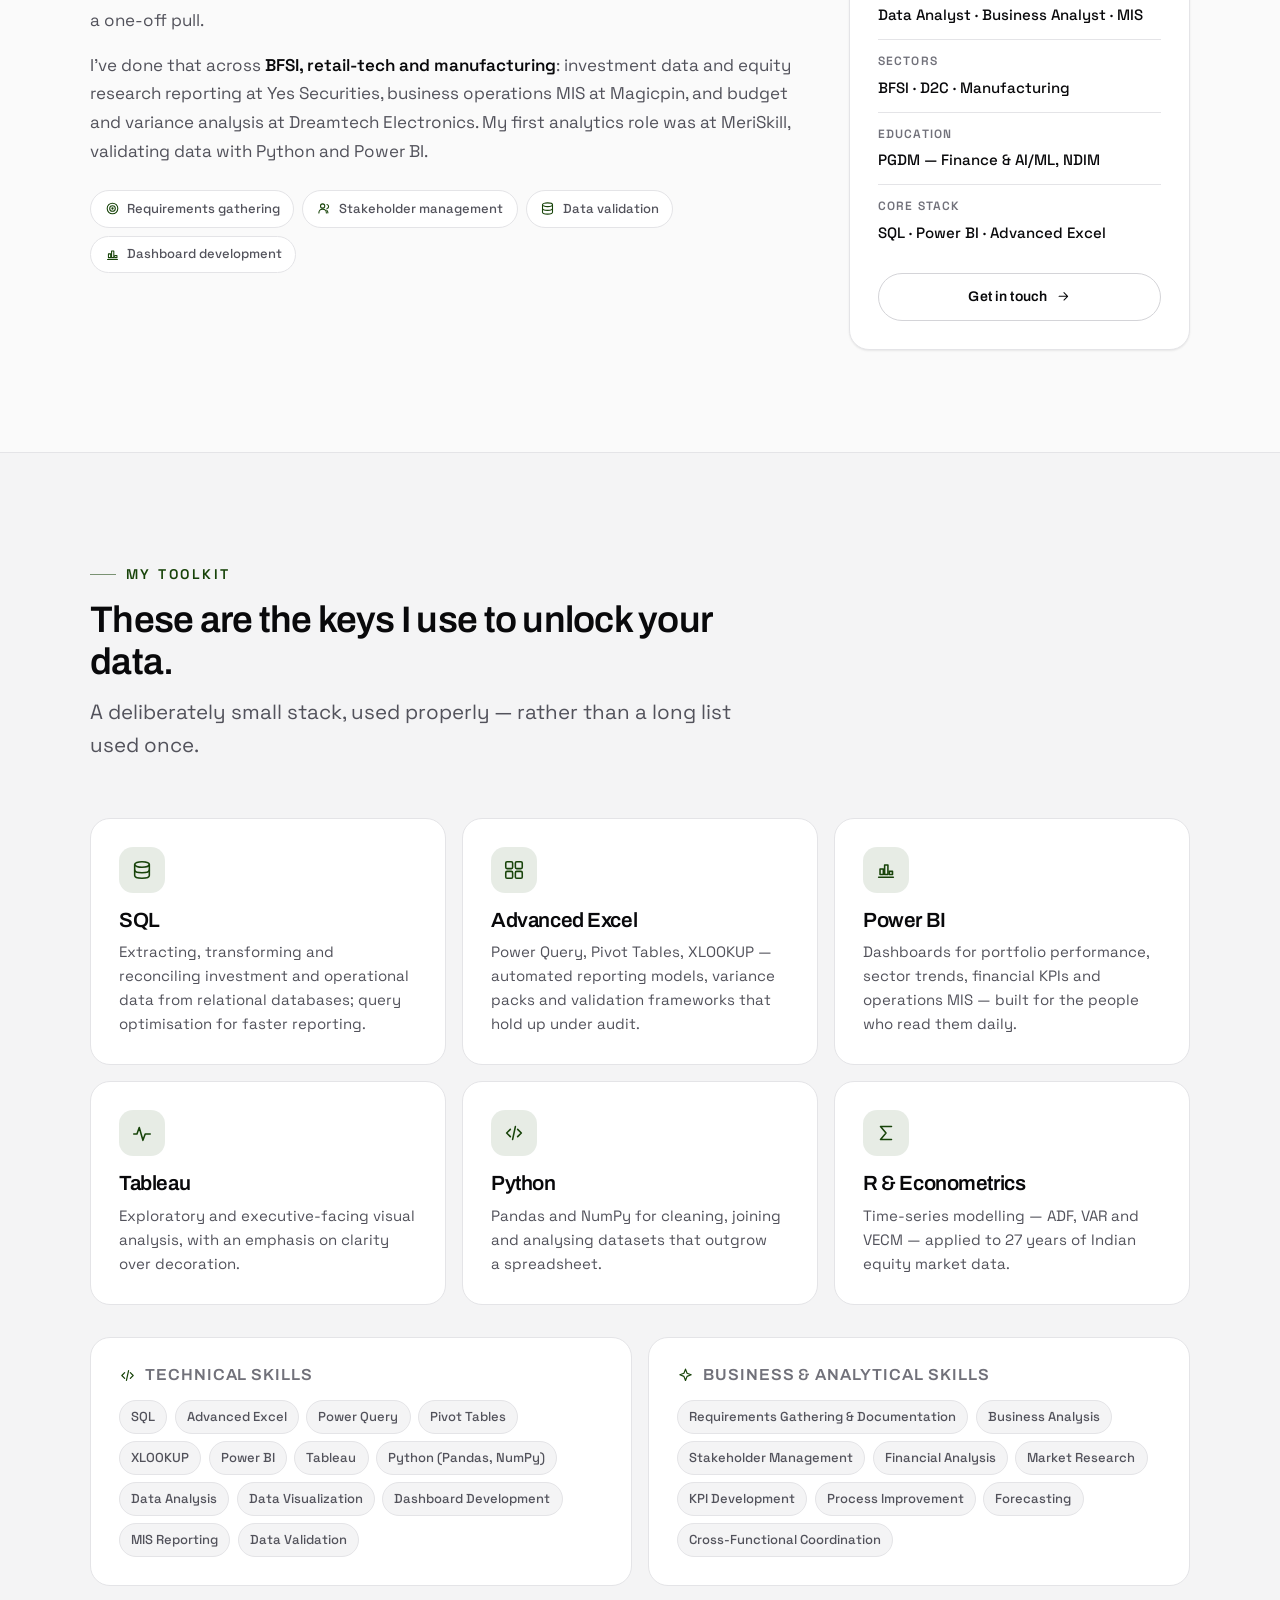
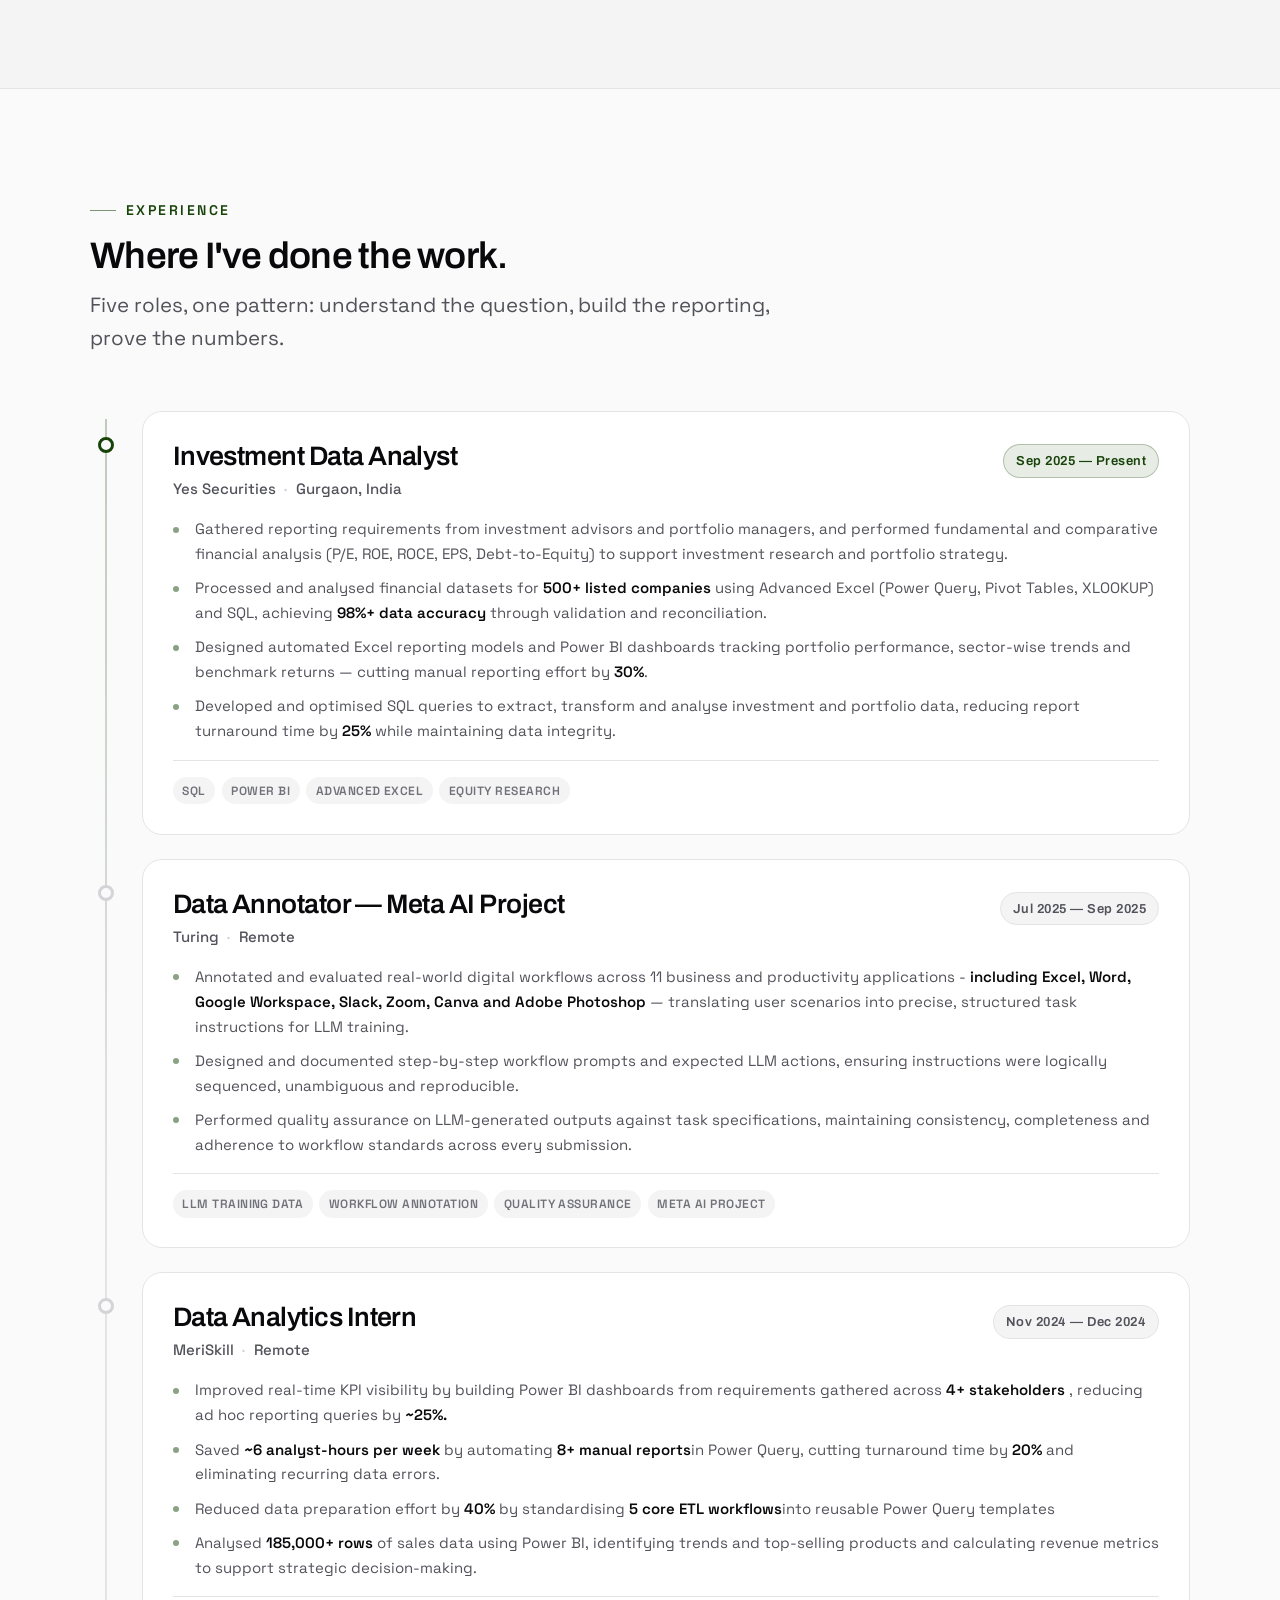
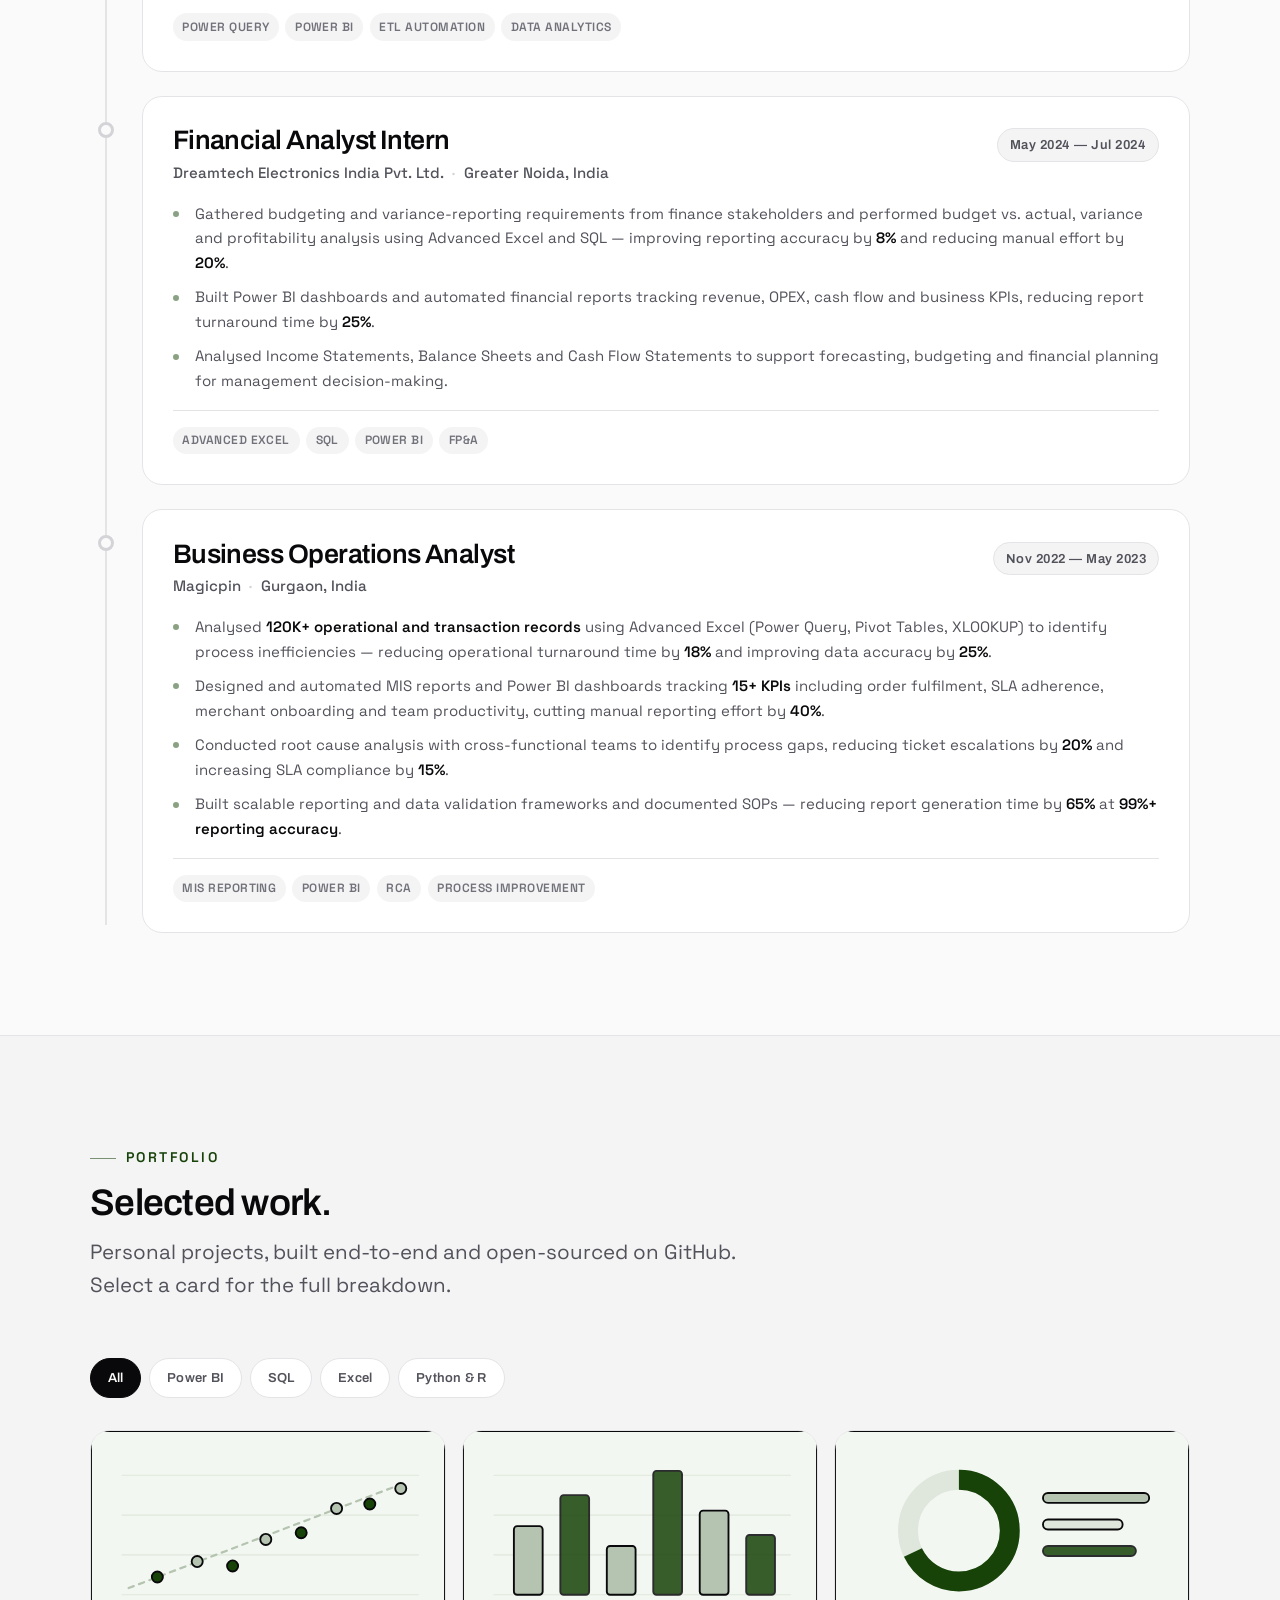
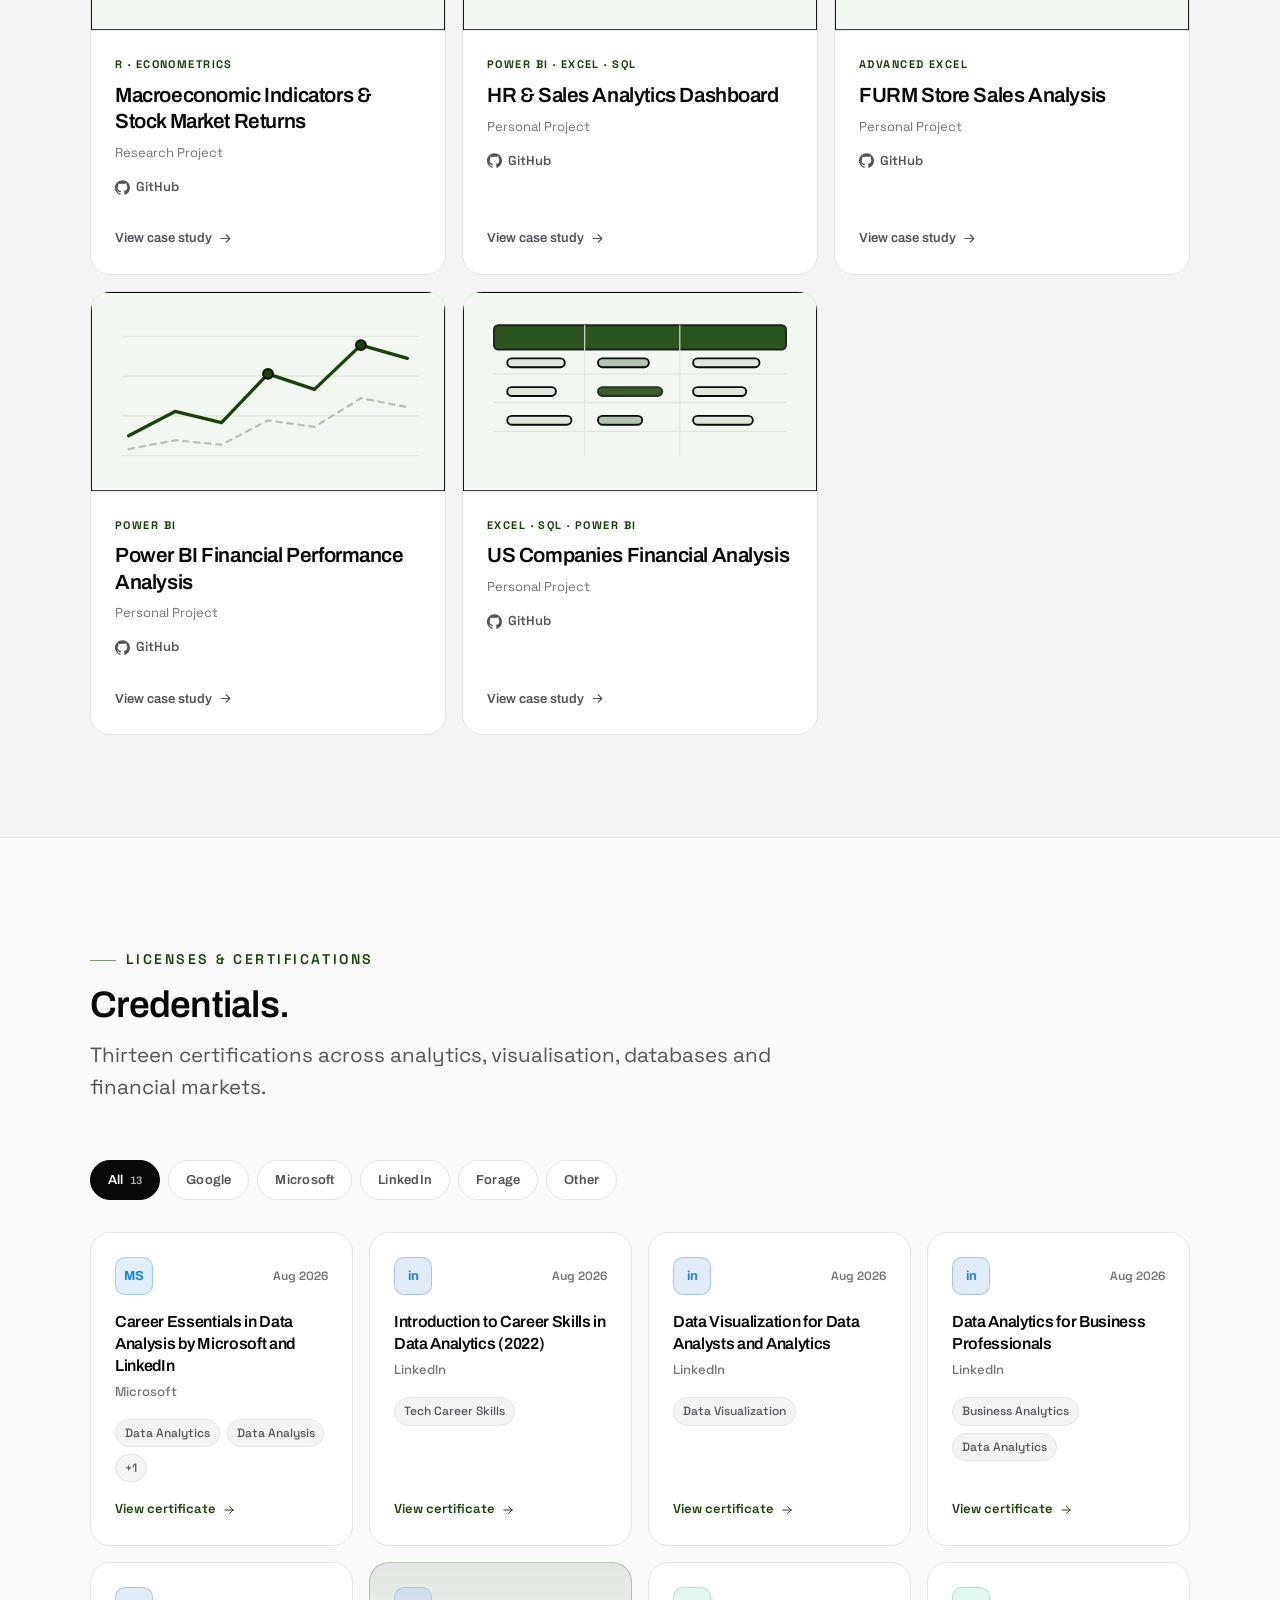
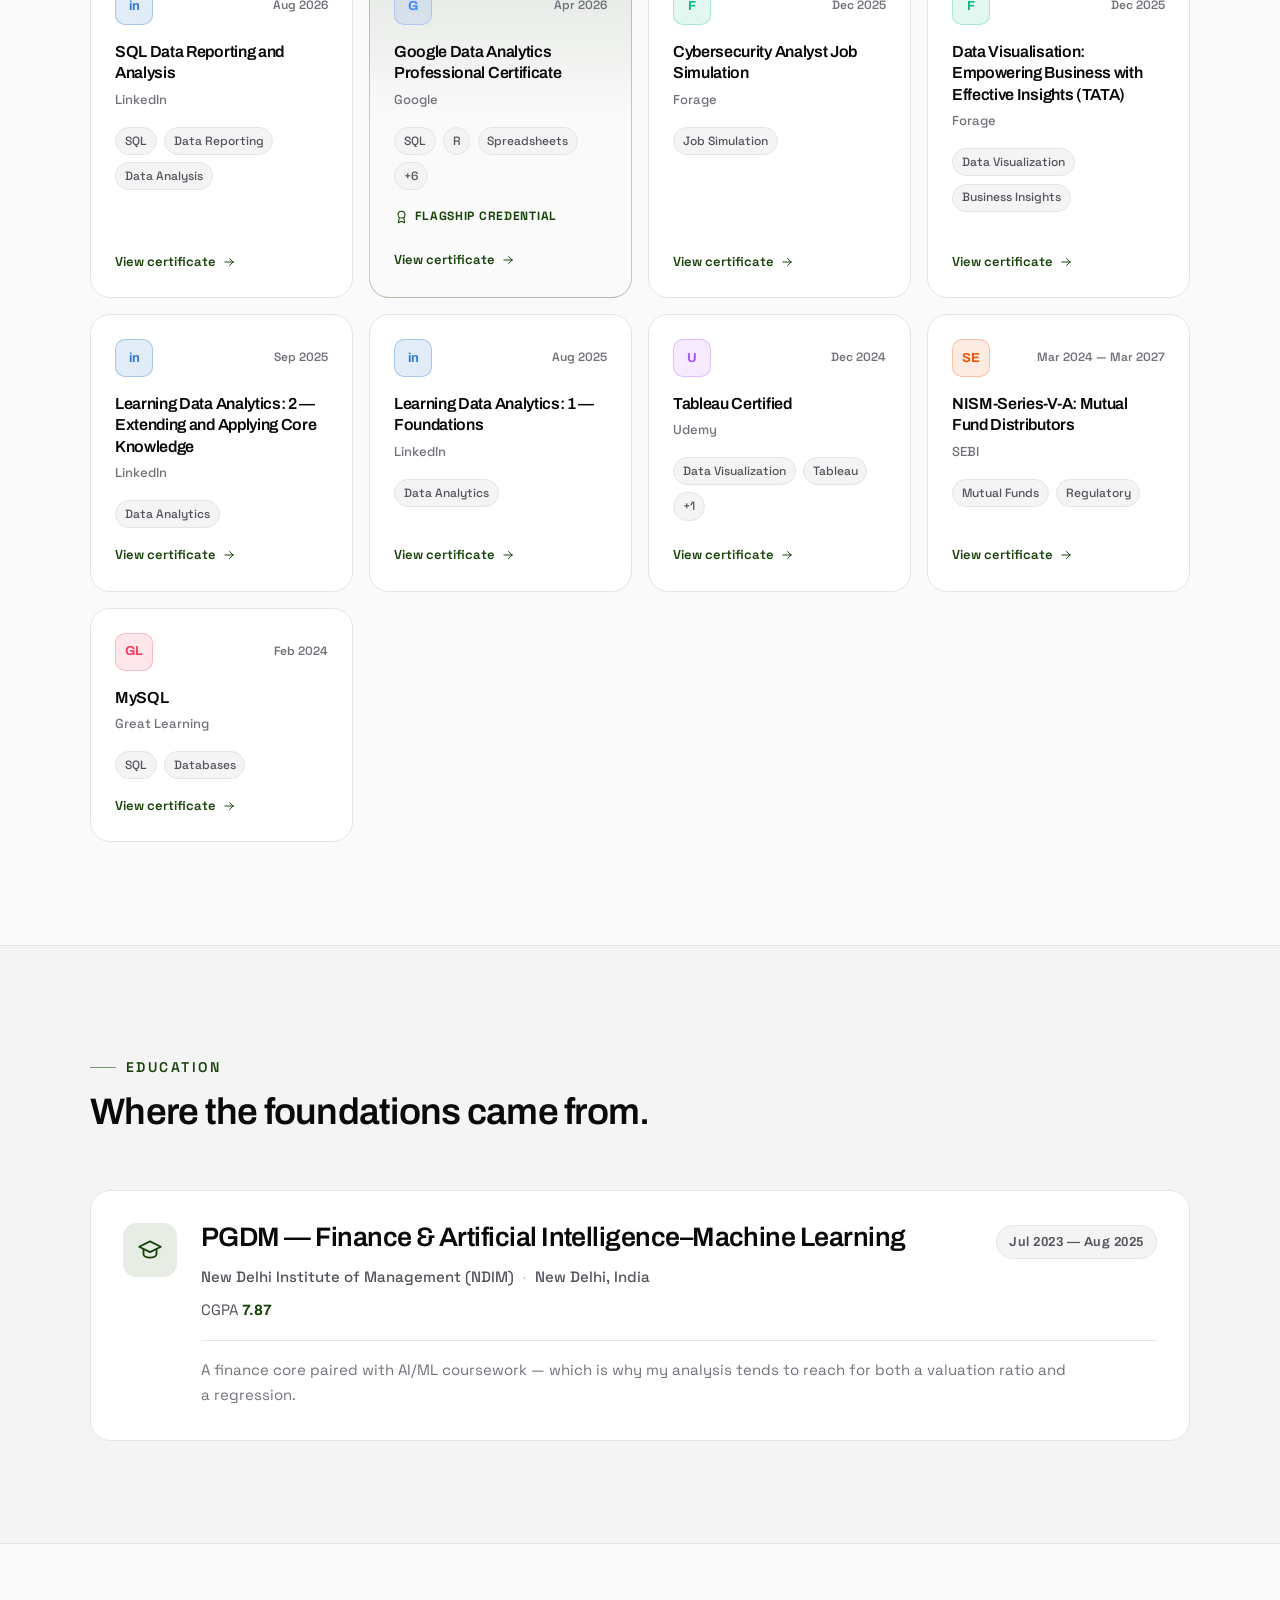
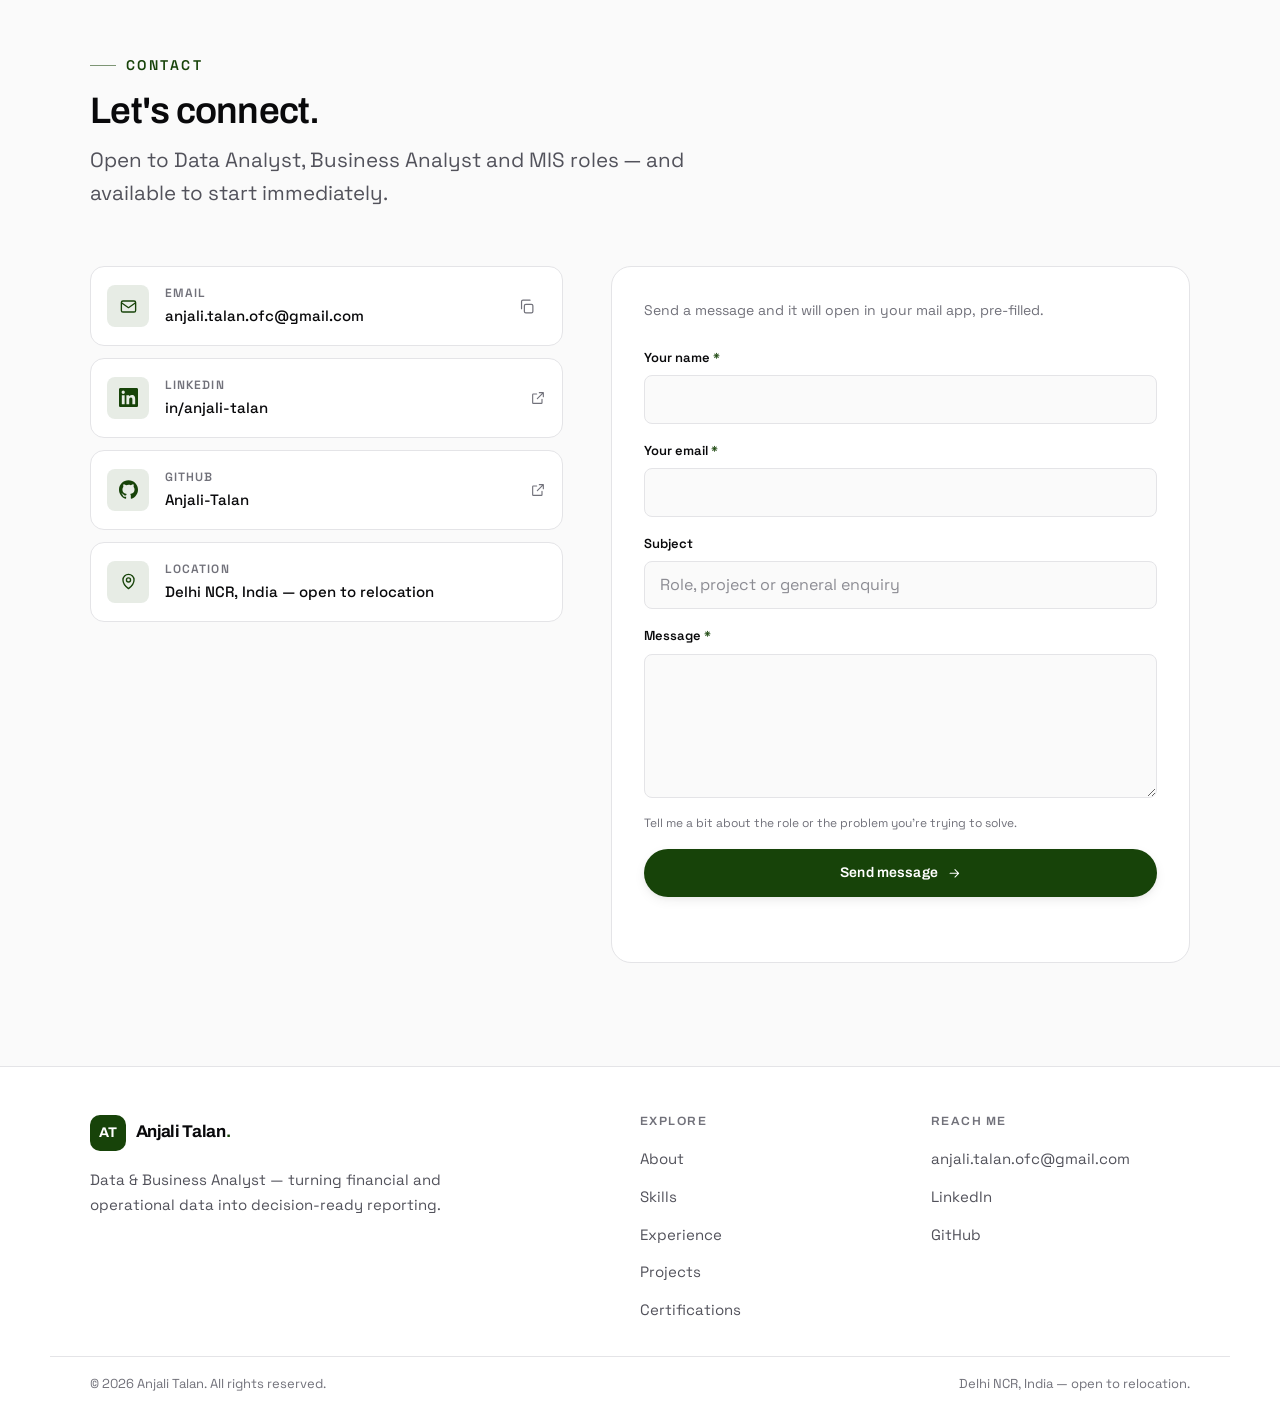
==== commit 1cf88891: "name change" ====
--- a/index.html
+++ b/index.html
@@ -335,7 +335,7 @@
     <header class="section__head reveal">
       <p class="eyebrow">Experience</p>
       <h2 class="section__title">Where I've done the work.</h2>
-      <p class="section__sub">Four roles, one pattern: understand the question, build the reporting, prove the numbers.</p>
+      <p class="section__sub">Five roles, one pattern: understand the question, build the reporting, prove the numbers.</p>
     </header>
 
     <ol class="timeline">
--- a/assets/css/style.css
+++ b/assets/css/style.css
@@ -807,6 +807,128 @@
 }
 .modal__meta strong { color: var(--fg-muted); }
 
+/* ---------- 19a. Project image gallery ---------- */
+.modal__thumb--gallery {
+  padding: 0;
+  background: var(--surface-2);
+}
+
+.project-gallery {
+  width: 100%;
+}
+
+.project-gallery__stage {
+  position: relative;
+  aspect-ratio: 16 / 9;
+  display: grid;
+  place-items: center;
+  overflow: hidden;
+  background: var(--surface-2);
+}
+
+.project-gallery__img {
+  width: 100%;
+  height: 100%;
+  object-fit: contain;
+  user-select: none;
+  -webkit-user-drag: none;
+}
+
+.project-gallery__nav {
+  position: absolute;
+  top: 50%;
+  width: 42px;
+  height: 42px;
+  display: grid;
+  place-items: center;
+  border: 1px solid var(--border);
+  border-radius: 50%;
+  background: color-mix(in srgb, var(--surface) 88%, transparent);
+  color: var(--fg);
+  box-shadow: var(--shadow-2);
+  transform: translateY(-50%);
+  opacity: .92;
+  transition: background-color var(--dur-fast) var(--ease), color var(--dur-fast) var(--ease),
+              border-color var(--dur-fast) var(--ease), transform var(--dur-fast) var(--ease);
+}
+
+.project-gallery__nav:hover {
+  border-color: var(--accent);
+  color: var(--accent);
+  transform: translateY(-50%) scale(1.04);
+}
+
+.project-gallery__nav--prev { left: .85rem; }
+.project-gallery__nav--next { right: .85rem; }
+
+.project-gallery__nav .ico {
+  width: 18px;
+  height: 18px;
+}
+
+.project-gallery__counter {
+  position: absolute;
+  right: .85rem;
+  bottom: .85rem;
+  padding: .28rem .6rem;
+  border: 1px solid var(--border);
+  border-radius: var(--r-full);
+  background: color-mix(in srgb, var(--surface) 88%, transparent);
+  color: var(--fg-muted);
+  font-size: .6875rem;
+  font-weight: 600;
+  letter-spacing: .04em;
+  line-height: 1;
+}
+
+.project-gallery__footer {
+  display: flex;
+  justify-content: center;
+  padding: .75rem 1rem .85rem;
+  border-top: 1px solid var(--border);
+  background: var(--surface);
+}
+
+.project-gallery__dots {
+  display: flex;
+  align-items: center;
+  justify-content: center;
+  gap: .4rem;
+}
+
+.project-gallery__dot {
+  width: 7px;
+  height: 7px;
+  padding: 0;
+  border-radius: 50%;
+  background: var(--border-strong);
+  transition: transform var(--dur-fast) var(--ease), background-color var(--dur-fast) var(--ease);
+}
+
+.project-gallery__dot:hover {
+  background: var(--fg-subtle);
+}
+
+.project-gallery__dot.is-active {
+  background: var(--accent);
+  transform: scale(1.35);
+}
+
+@media (max-width: 560px) {
+  .project-gallery__nav {
+    width: 38px;
+    height: 38px;
+  }
+
+  .project-gallery__nav--prev { left: .55rem; }
+  .project-gallery__nav--next { right: .55rem; }
+
+  .project-gallery__counter {
+    right: .55rem;
+    bottom: .55rem;
+  }
+}
+
 /* ---------- 19b. Certificate modal ---------- */
 /* Reuses .modal / .modal__scrim / .modal__panel / .modal__close from the
    project modal above for the overlay, scrim fade and open/close transition —
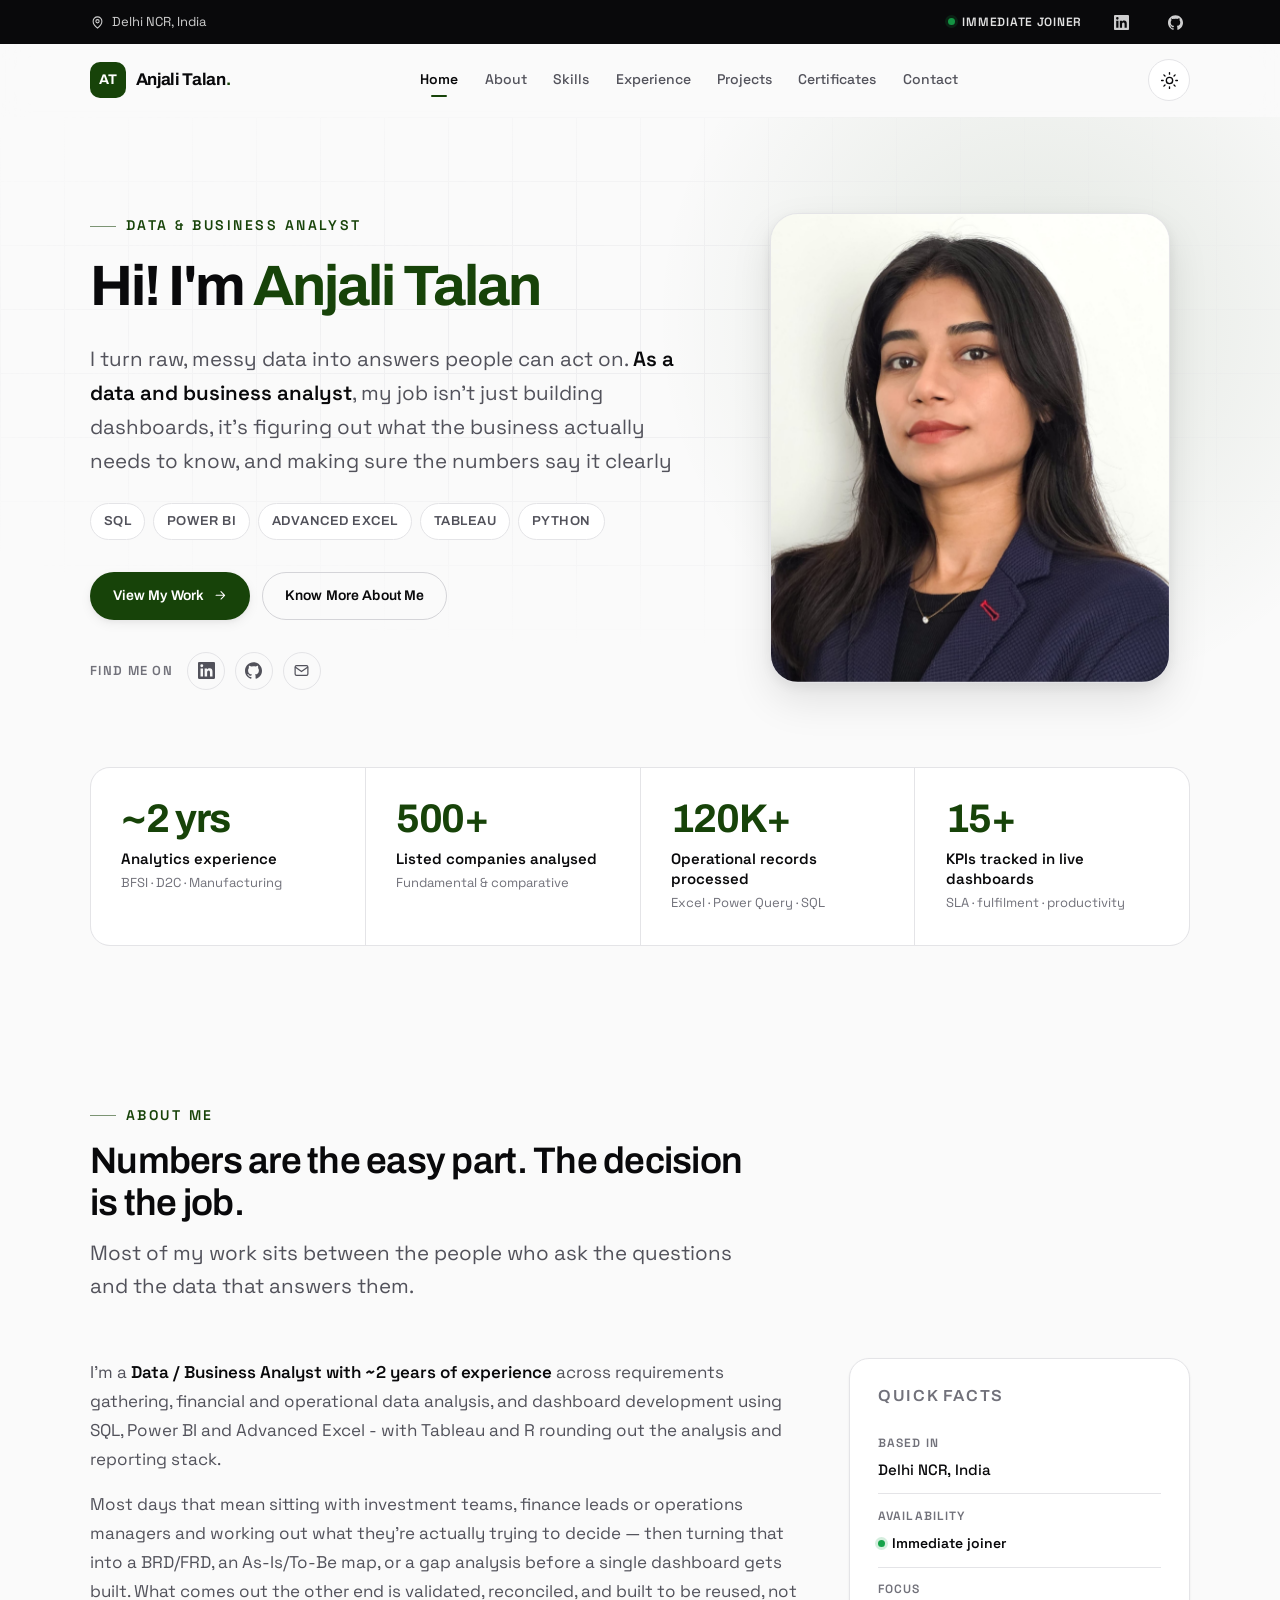
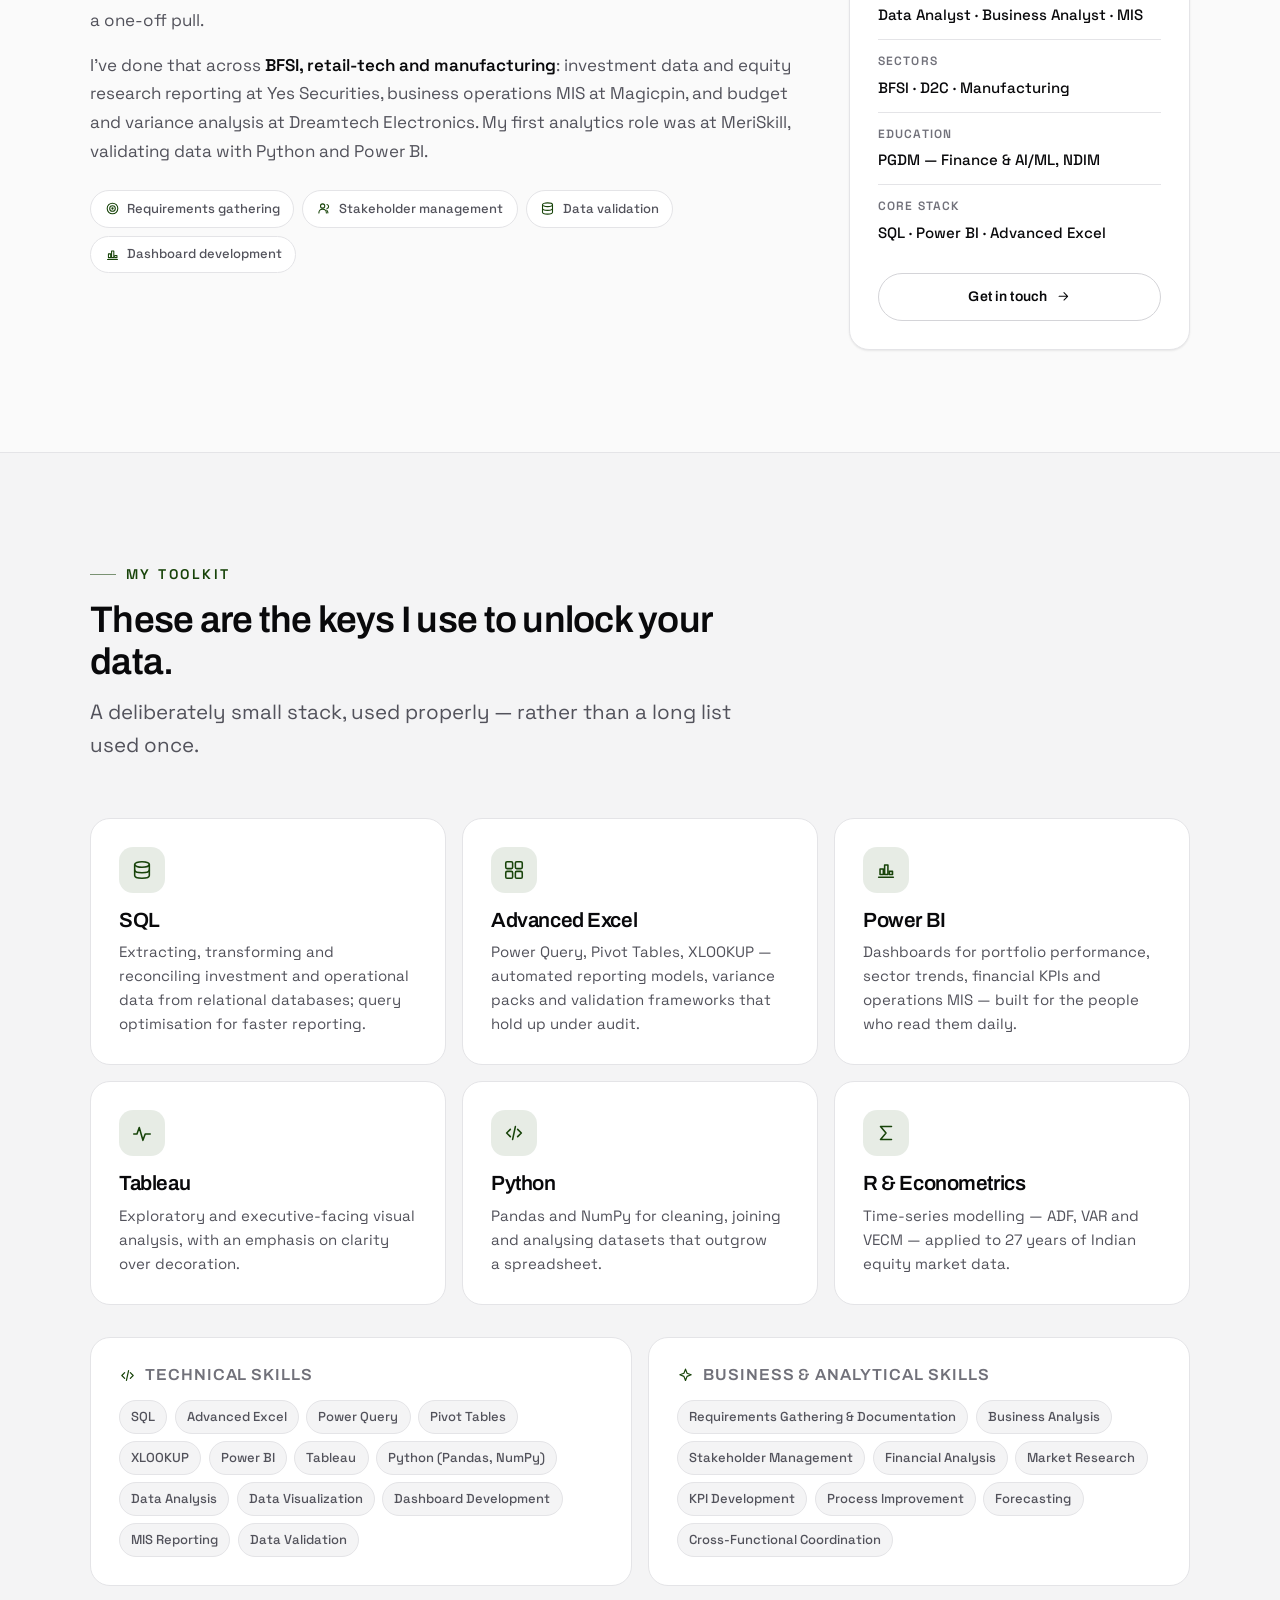
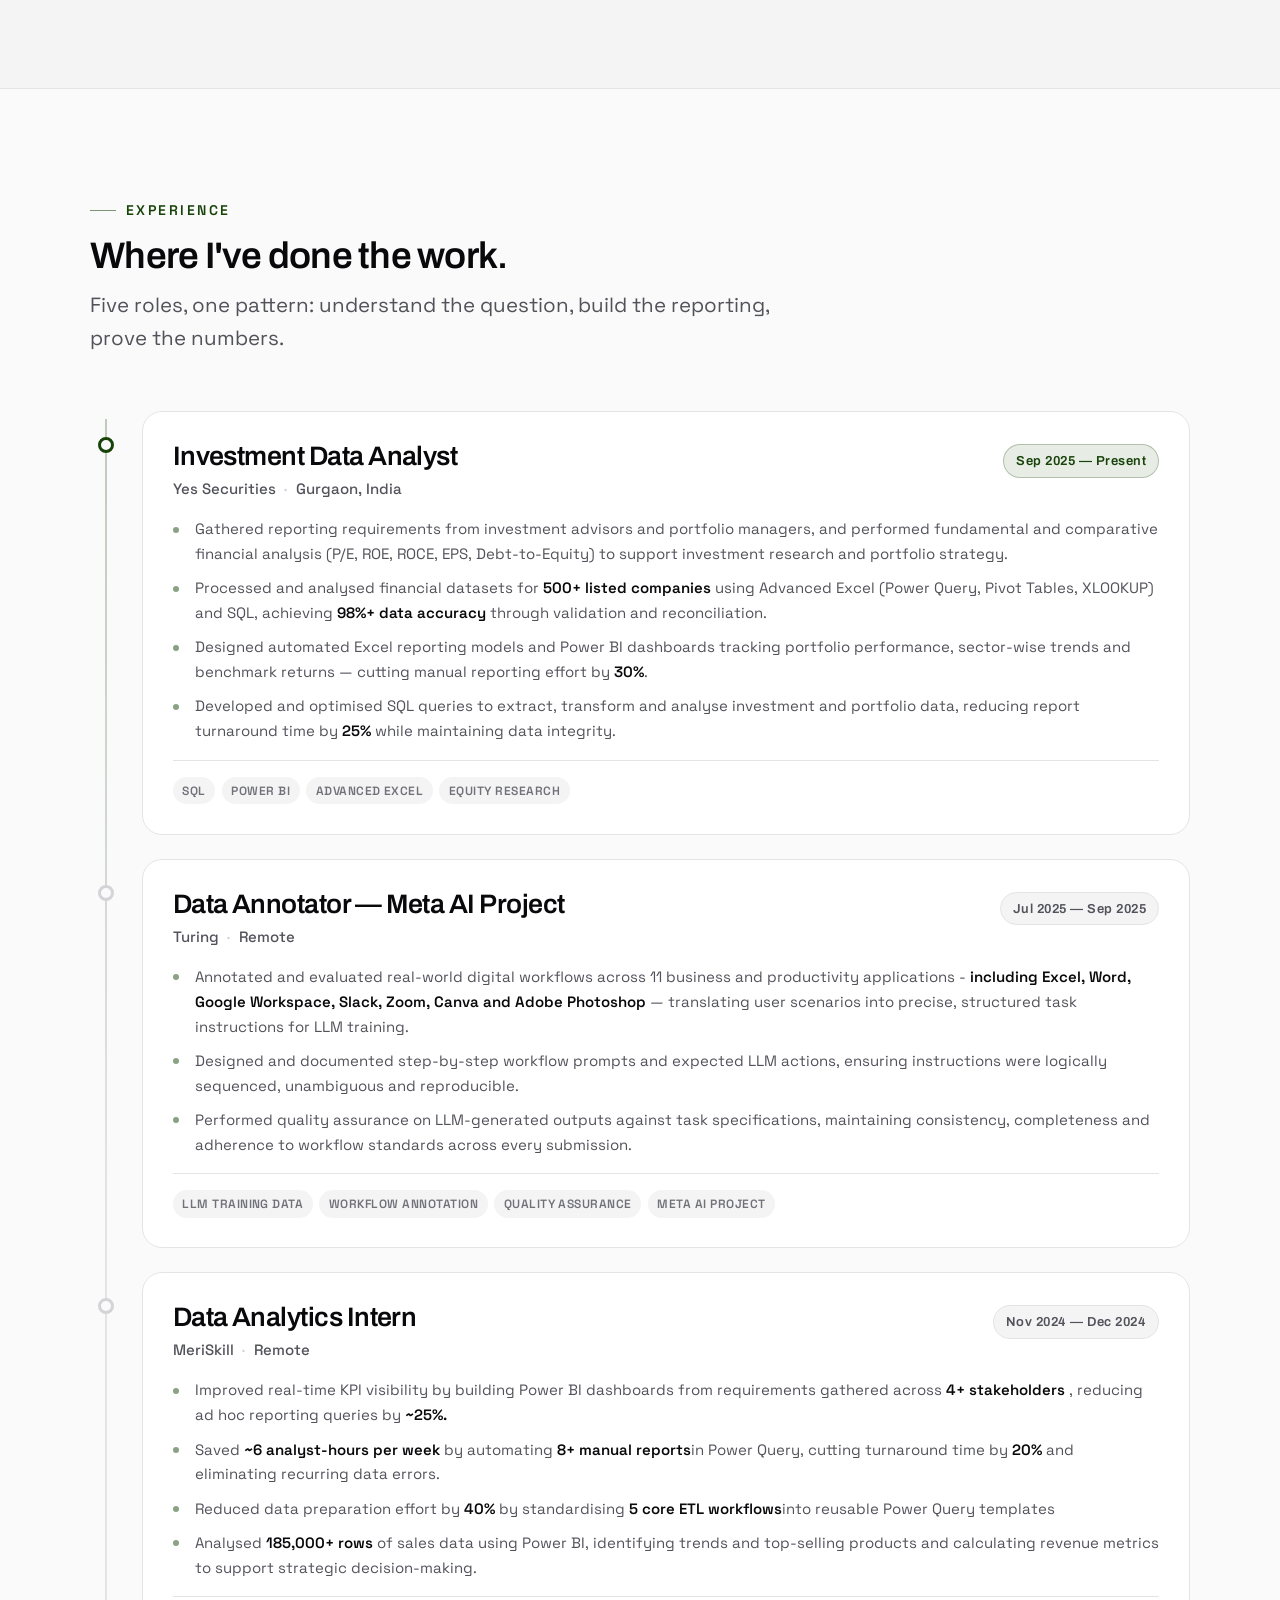
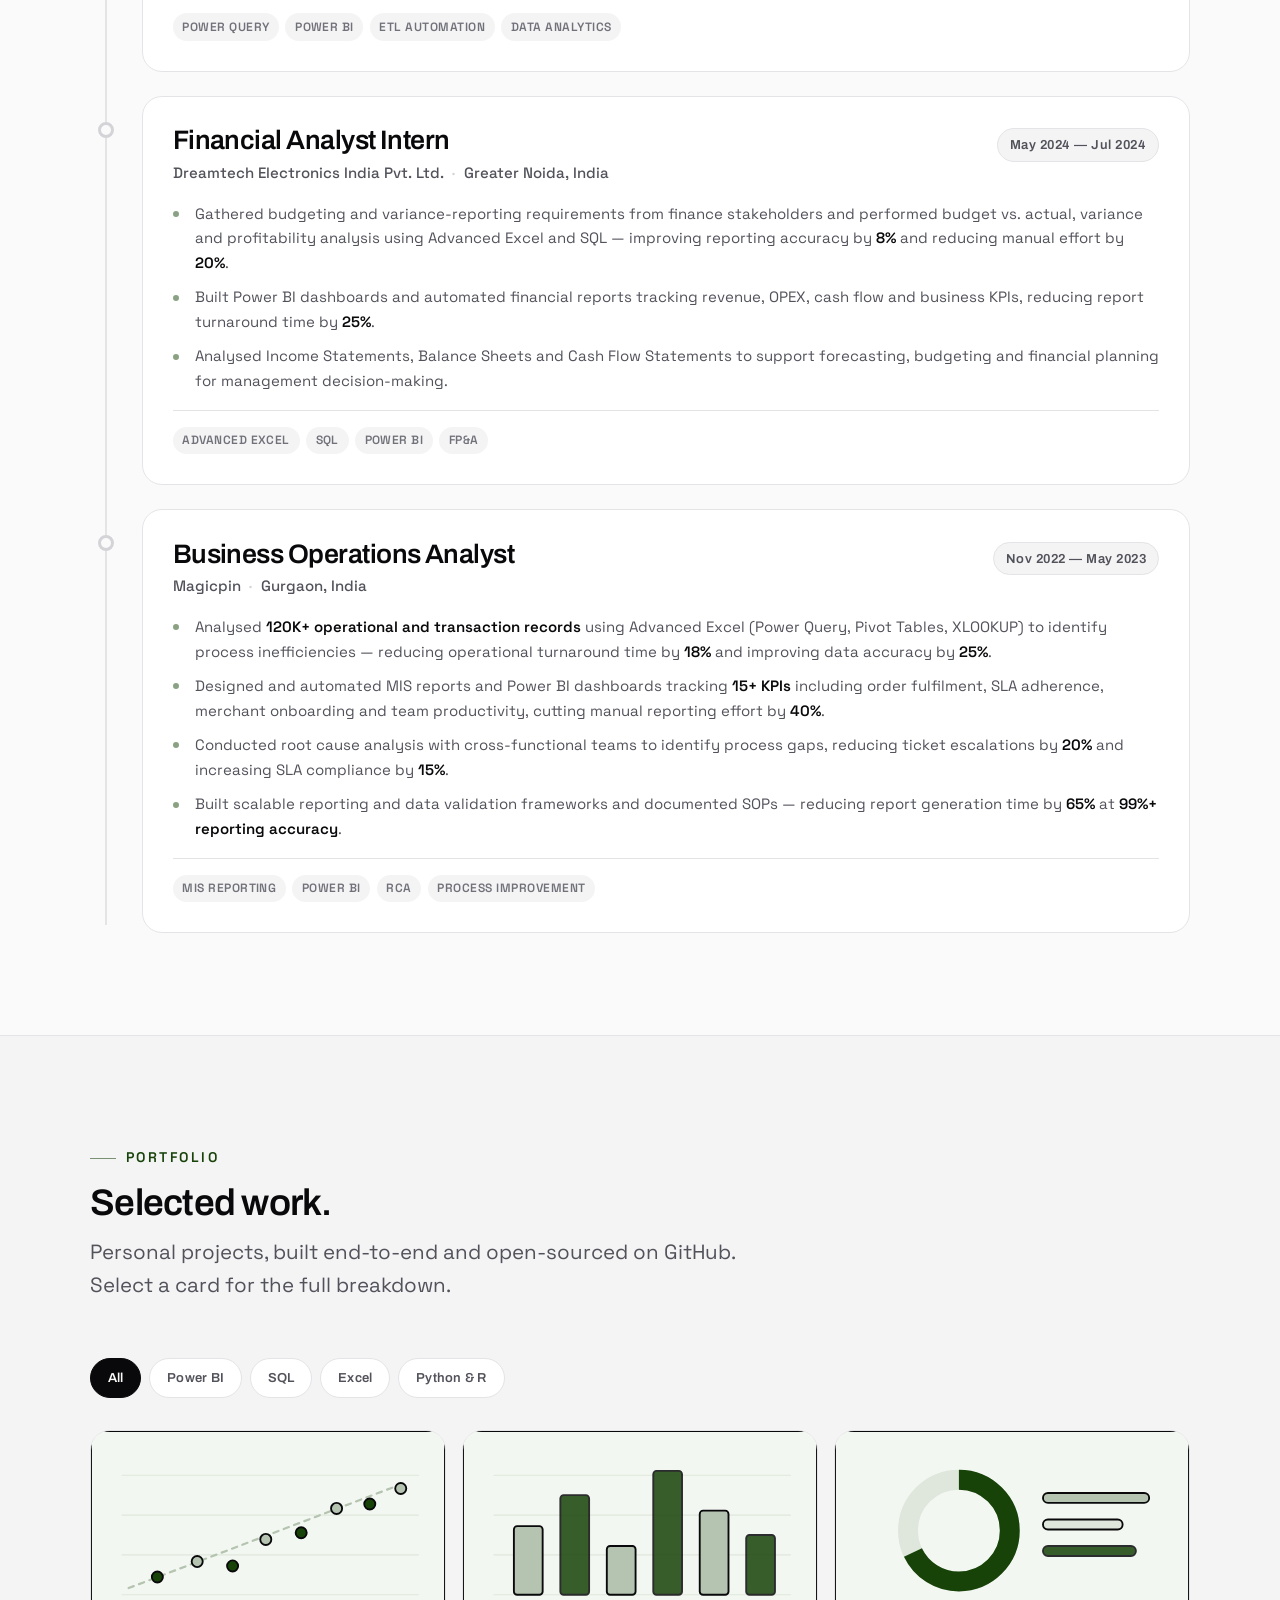
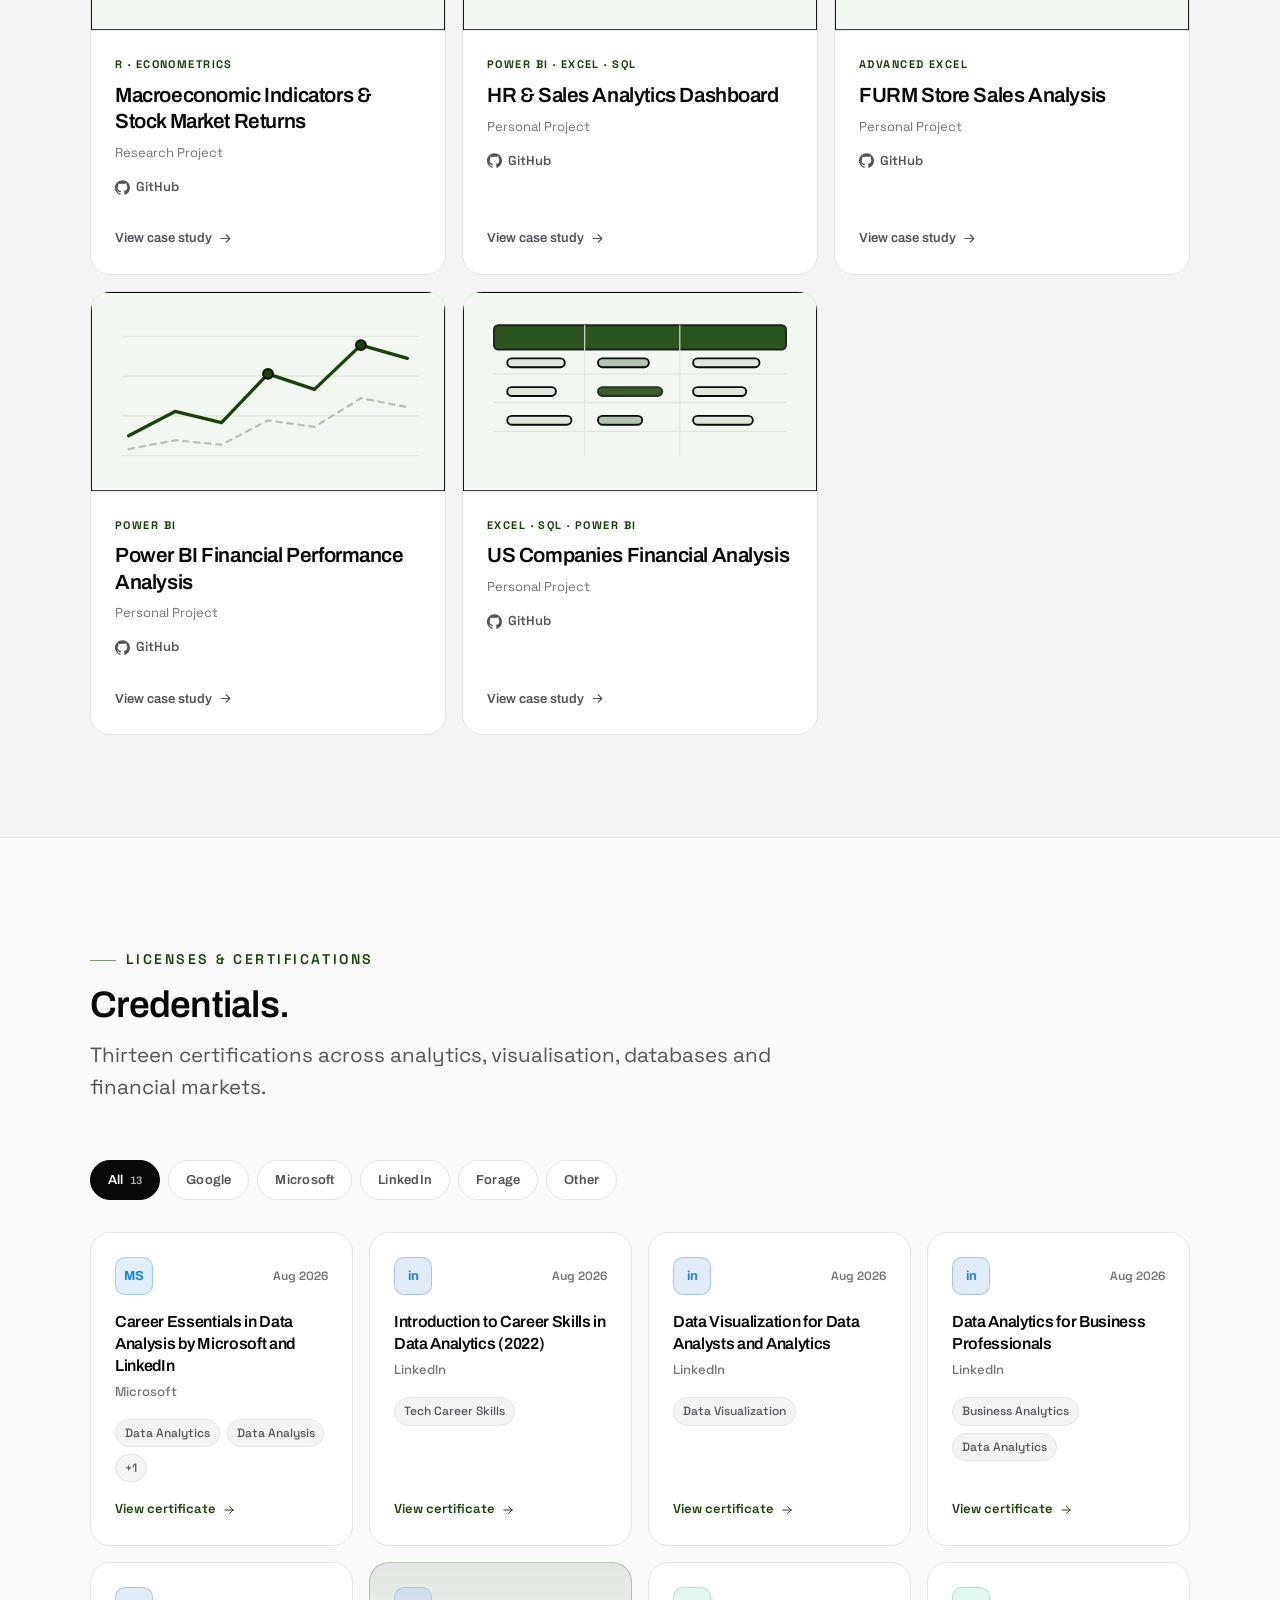
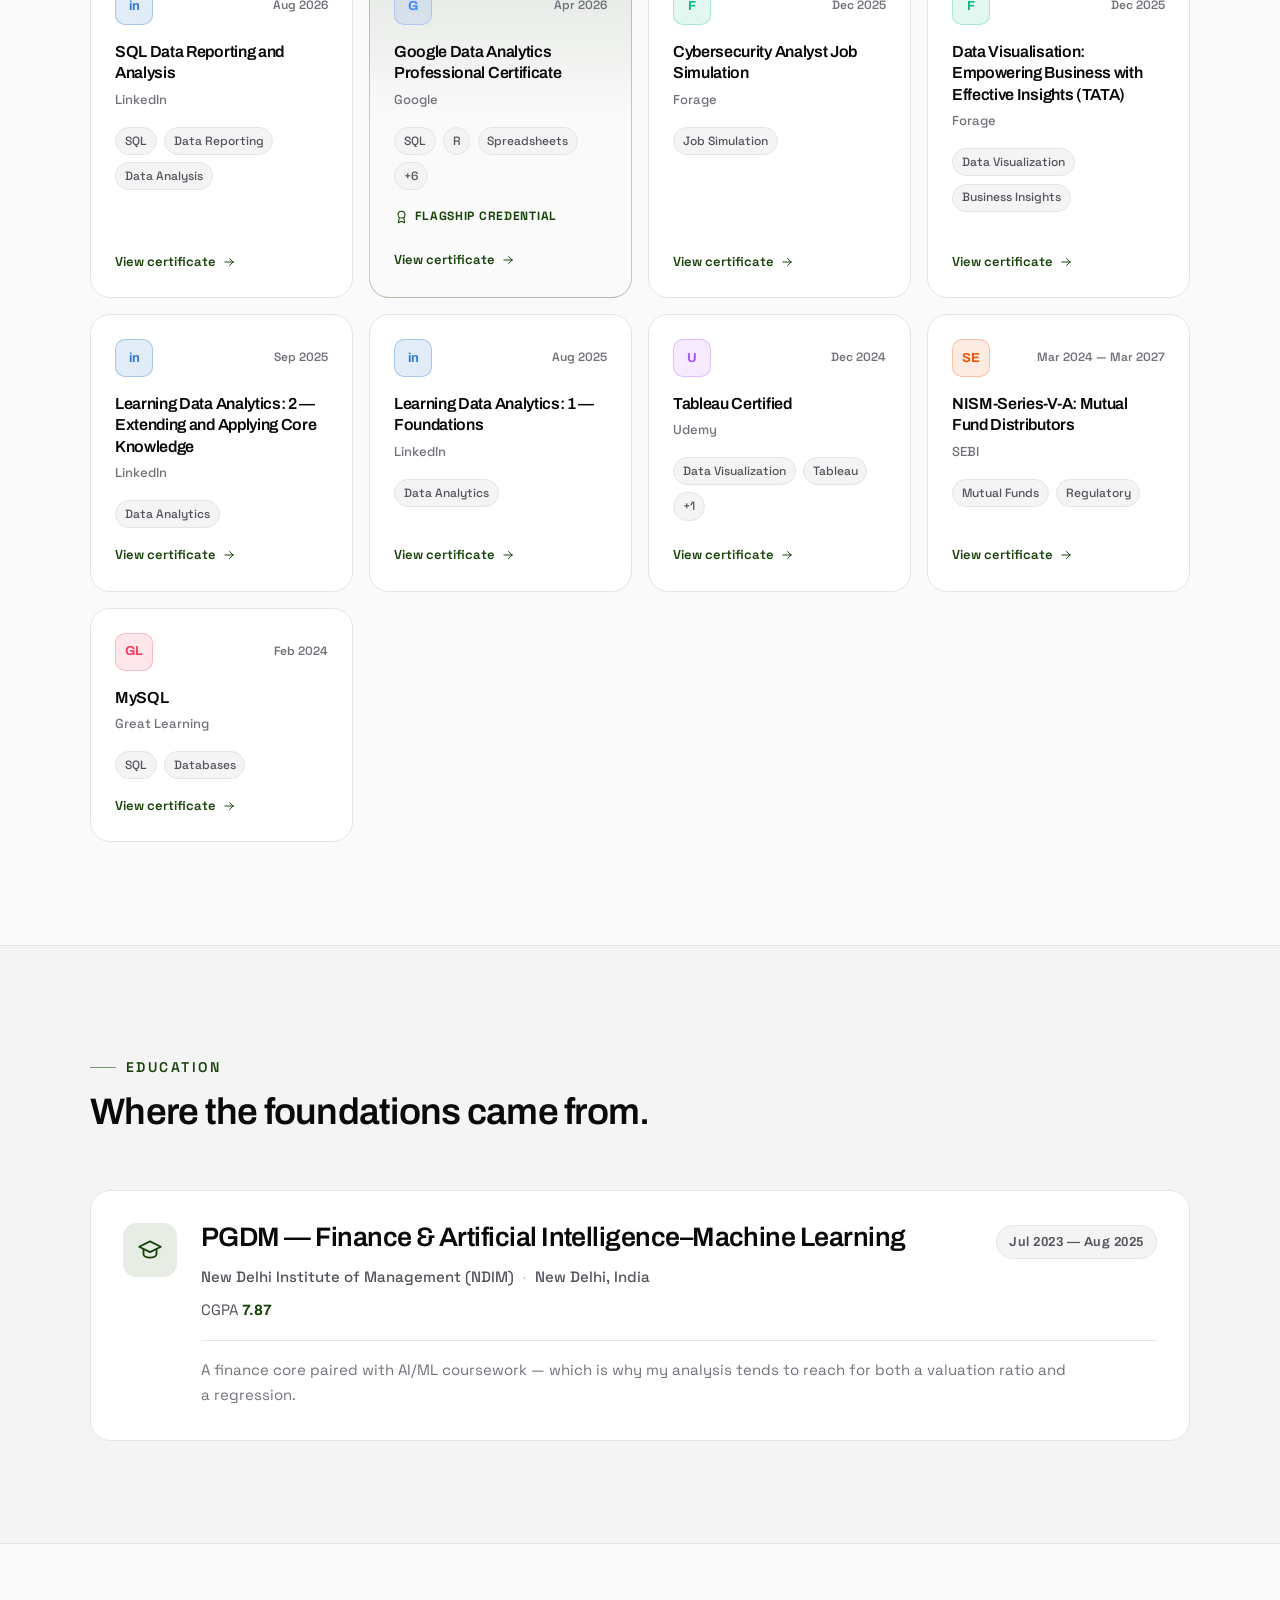
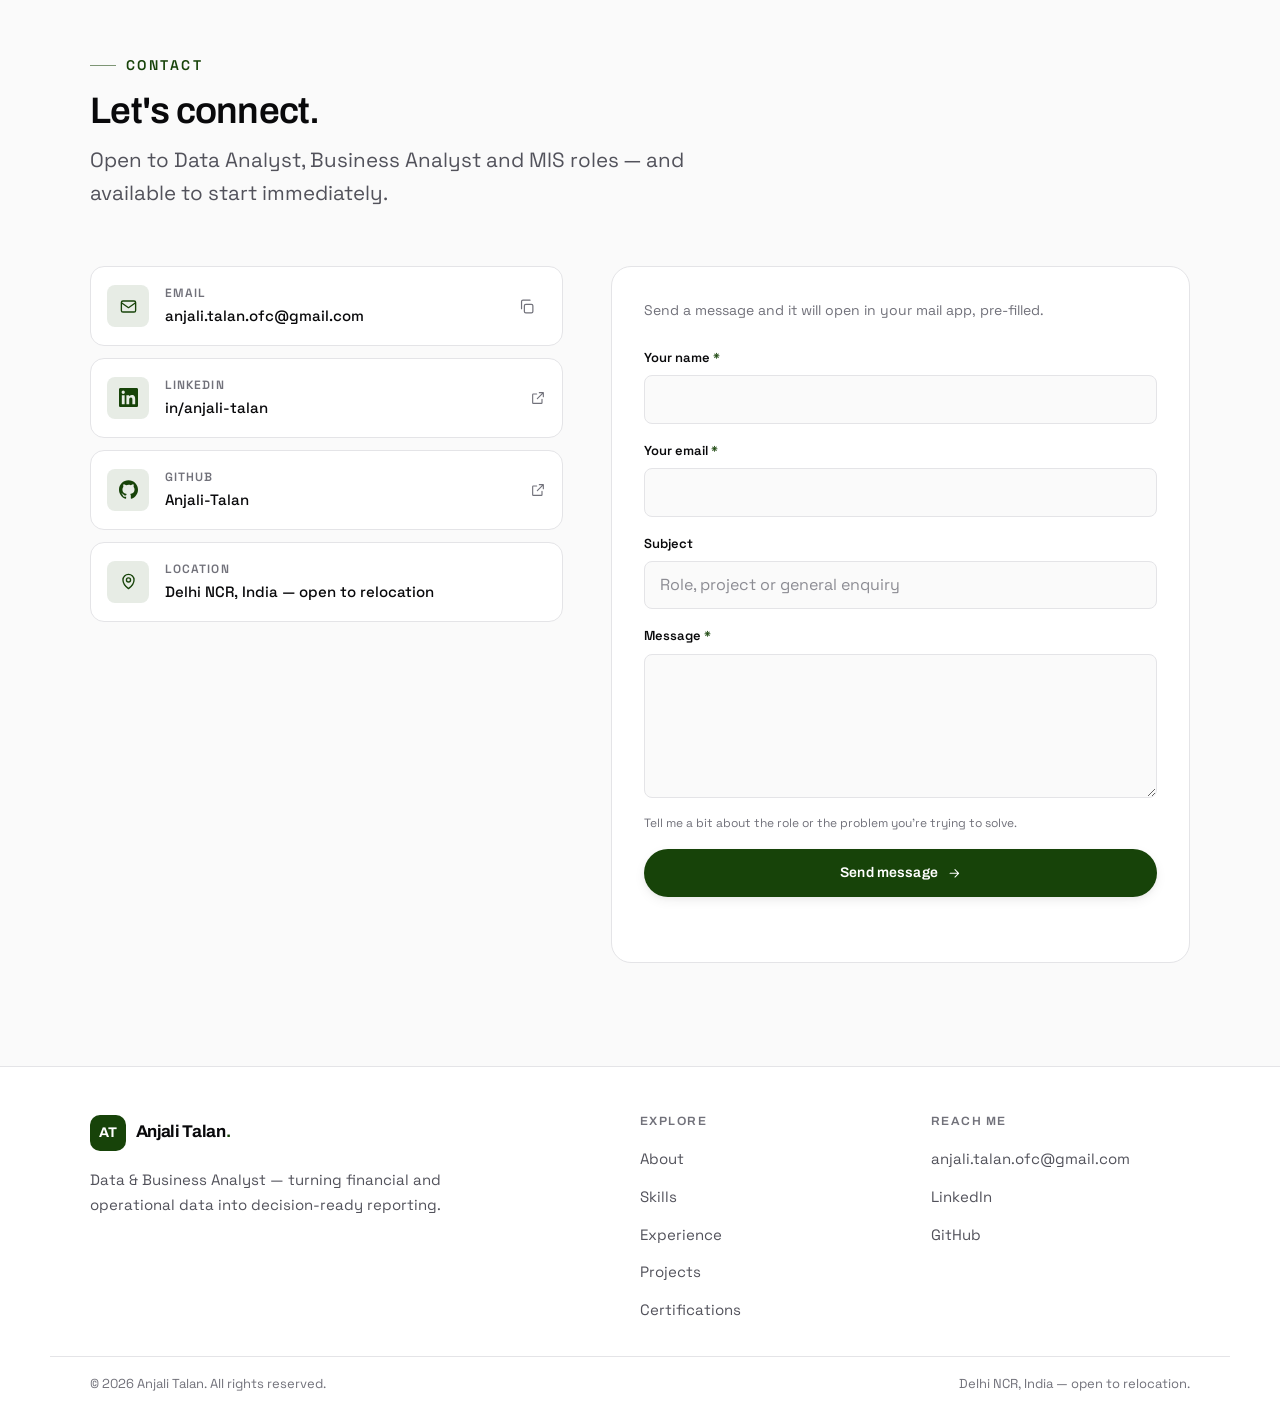
==== commit 4afab363: "changes for image and theme" ====
--- a/index.html
+++ b/index.html
@@ -27,8 +27,7 @@
 /* Applied before first paint so the theme never flashes. */
 (function () {
   try {
-    var saved = localStorage.getItem('at-theme');
-    var theme = saved || (window.matchMedia('(prefers-color-scheme: dark)').matches ? 'dark' : 'light');
+    var theme = (window.matchMedia('(prefers-color-scheme: dark)').matches ? 'dark' : 'light');
     document.documentElement.setAttribute('data-theme', theme);
   } catch (e) {}
 })();
@@ -183,7 +182,7 @@
       <div class="portrait">
         <div class="portrait__frame">
           <div class="portrait__fallback" id="portraitFallback"><span>AT</span></div>
-          <img id="portraitImg" src="assets/img/profile.jpg" alt="Portrait of Anjali Talan" width="520" height="620" loading="eager" decoding="async">
+          <img id="portraitImg" src="assets/img/profile_crop.jpeg" alt="Portrait of Anjali Talan" width="520" height="620" loading="eager" decoding="async">
         </div>
         <!-- <div class="portrait__card portrait__card--a">
           <svg class="ico"><use href="#i-pulse"/></svg>
